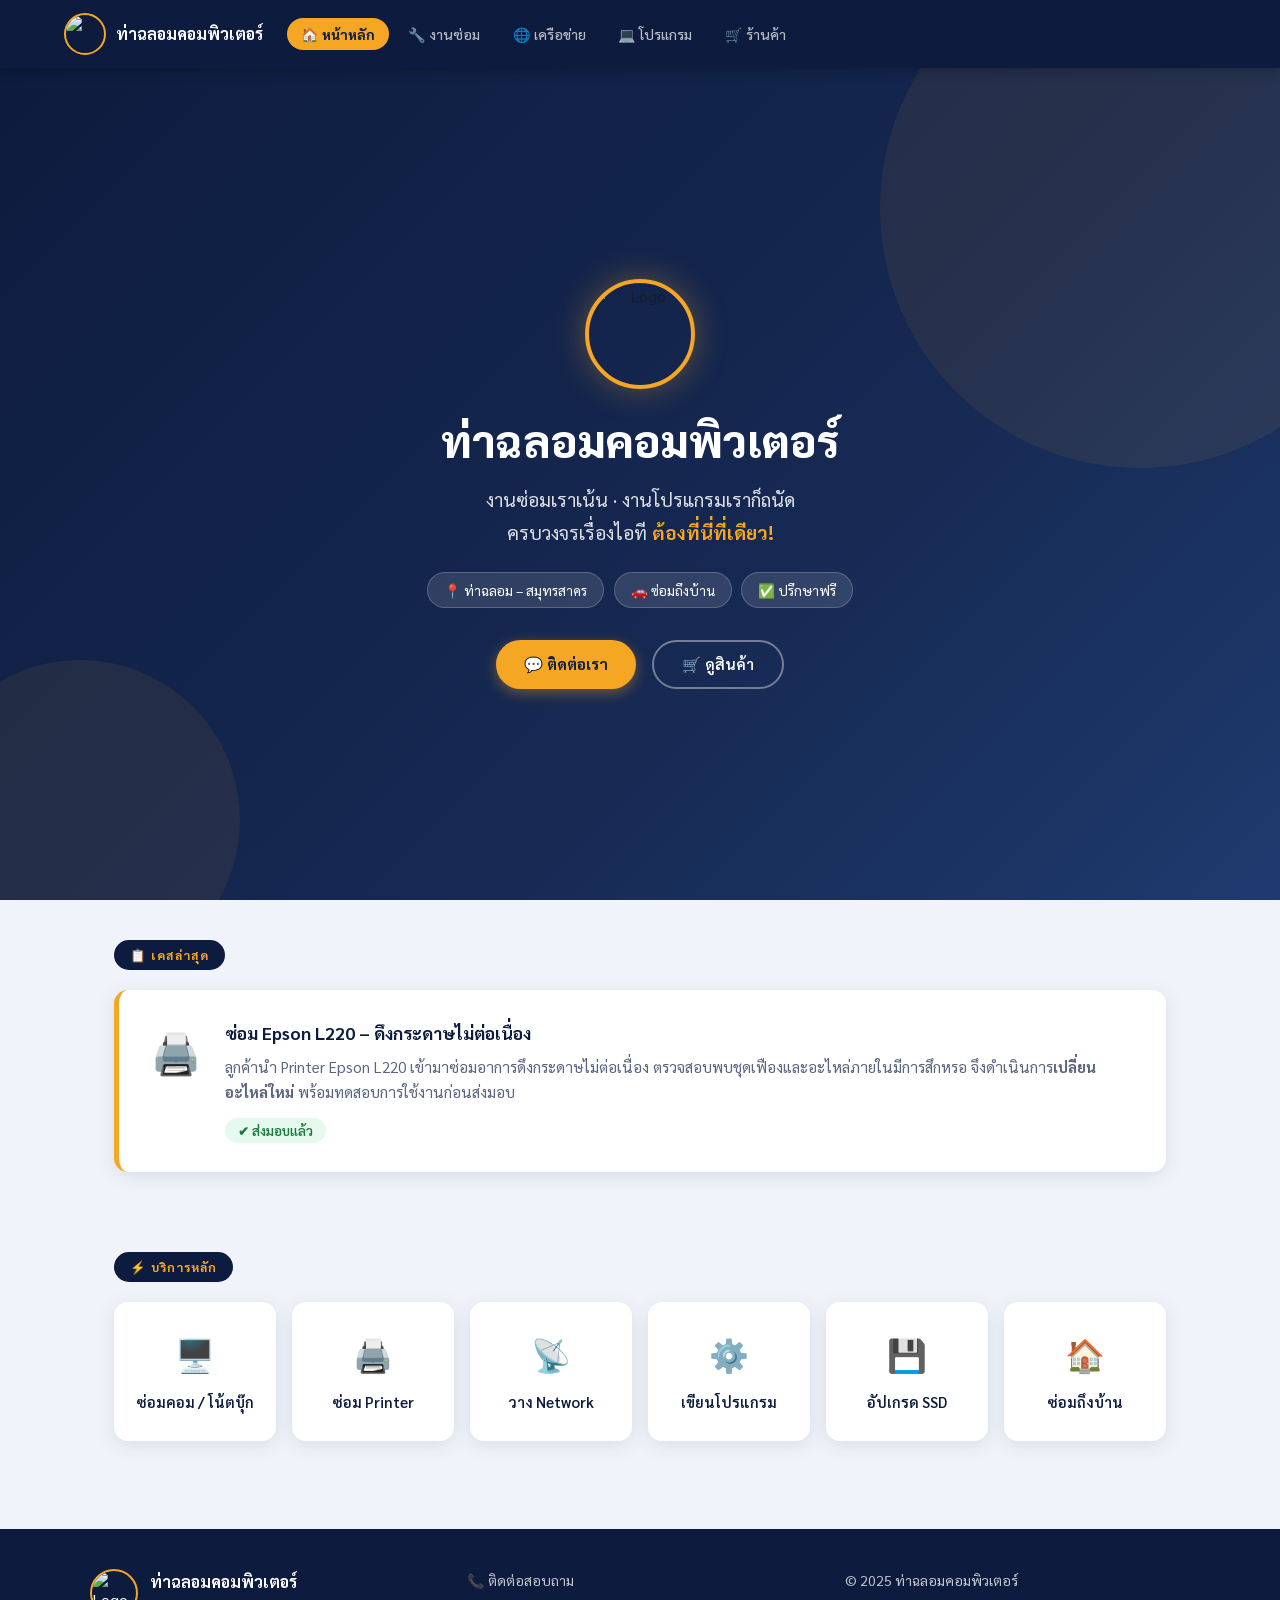
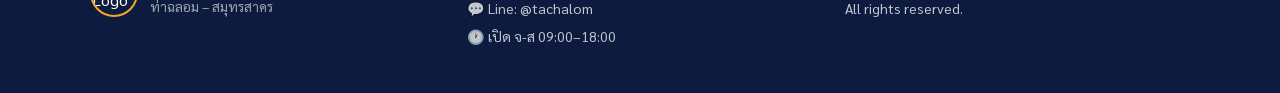
==== index.html @ 6de4e971 "Add files via upload" ====
<!DOCTYPE html>
<html lang="th">
<head>
  <meta charset="UTF-8" />
  <meta name="viewport" content="width=device-width, initial-scale=1.0" />
  <title>ท่าฉลอมคอมพิวเตอร์ – ซ่อม ขาย ครบวงจร</title>
  <link rel="stylesheet" href="style.css" />
  <link rel="preconnect" href="https://fonts.googleapis.com" />
  <link href="https://fonts.googleapis.com/css2?family=Sarabun:wght@300;400;500;600;700;800&display=swap" rel="stylesheet" />
</head>
<body>

  <!-- ===== NAVBAR ===== -->
  <header class="navbar" id="navbar">
    <div class="nav-inner">
      <div class="brand">
        <img src="logo.jpg" alt="ท่าฉลอมคอมพิวเตอร์ Logo" class="nav-logo" />
        <span class="brand-name">ท่าฉลอมคอมพิวเตอร์</span>
      </div>
      <nav class="nav-tabs">
        <button class="tab-btn active" data-tab="home">🏠 หน้าหลัก</button>
        <button class="tab-btn" data-tab="repair">🔧 งานซ่อม</button>
        <button class="tab-btn" data-tab="network">🌐 เครือข่าย</button>
        <button class="tab-btn" data-tab="software">💻 โปรแกรม</button>
        <button class="tab-btn" data-tab="shop">🛒 ร้านค้า</button>
      </nav>
      <button class="hamburger" id="hamburger" aria-label="เมนู">
        <span></span><span></span><span></span>
      </button>
    </div>
  </header>

  <main>

    <!-- ===== HOME TAB ===== -->
    <section class="tab-content active" id="tab-home">

      <!-- Hero -->
      <div class="hero">
        <div class="hero-bg-circles">
          <div class="circle c1"></div>
          <div class="circle c2"></div>
        </div>
        <div class="hero-content">
          <img src="logo.jpg" alt="Logo" class="hero-logo" />
          <h1 class="hero-title">ท่าฉลอมคอมพิวเตอร์</h1>
          <p class="hero-tagline">งานซ่อมเราเน้น · งานโปรแกรมเราก็ถนัด<br/>ครบวงจรเรื่องไอที <span class="highlight">ต้องที่นี่ที่เดียว!</span></p>
          <div class="hero-badges">
            <span class="badge">📍 ท่าฉลอม – สมุทรสาคร</span>
            <span class="badge">🚗 ซ่อมถึงบ้าน</span>
            <span class="badge">✅ ปรึกษาฟรี</span>
          </div>
          <div class="hero-cta">
            <a href="https://line.me" class="btn-primary">💬 ติดต่อเรา</a>
            <button class="btn-secondary" onclick="switchTab('shop')">🛒 ดูสินค้า</button>
          </div>
        </div>
      </div>

      <!-- Case Study -->
      <div class="section-wrapper">
        <div class="section-label">📋 เคสล่าสุด</div>
        <div class="case-card">
          <div class="case-icon">🖨️</div>
          <div class="case-body">
            <h3>ซ่อม Epson L220 – ดึงกระดาษไม่ต่อเนื่อง</h3>
            <p>ลูกค้านำ Printer Epson L220 เข้ามาซ่อมอาการดึงกระดาษไม่ต่อเนื่อง ตรวจสอบพบชุดเฟืองและอะไหล่ภายในมีการสึกหรอ จึงดำเนินการ<strong>เปลี่ยนอะไหล่ใหม่</strong> พร้อมทดสอบการใช้งานก่อนส่งมอบ</p>
            <span class="case-status done">✔ ส่งมอบแล้ว</span>
          </div>
        </div>
      </div>

      <!-- Quick Services -->
      <div class="section-wrapper">
        <div class="section-label">⚡ บริการหลัก</div>
        <div class="quick-grid">
          <div class="quick-card" onclick="switchTab('repair')">
            <div class="qc-icon">🖥️</div>
            <div>ซ่อมคอม / โน้ตบุ๊ก</div>
          </div>
          <div class="quick-card" onclick="switchTab('repair')">
            <div class="qc-icon">🖨️</div>
            <div>ซ่อม Printer</div>
          </div>
          <div class="quick-card" onclick="switchTab('network')">
            <div class="qc-icon">📡</div>
            <div>วาง Network</div>
          </div>
          <div class="quick-card" onclick="switchTab('software')">
            <div class="qc-icon">⚙️</div>
            <div>เขียนโปรแกรม</div>
          </div>
          <div class="quick-card" onclick="switchTab('repair')">
            <div class="qc-icon">💾</div>
            <div>อัปเกรด SSD</div>
          </div>
          <div class="quick-card">
            <div class="qc-icon">🏠</div>
            <div>ซ่อมถึงบ้าน</div>
          </div>
        </div>
      </div>

    </section>

    <!-- ===== REPAIR TAB ===== -->
    <section class="tab-content" id="tab-repair">
      <div class="page-hero mini">
        <h2>🔧 งานซ่อม</h2>
        <p>คอมช้า คอมเสีย ไม่ต้องยกไปไหน! มีบริการซ่อมถึงบ้านในพื้นที่ท่าฉลอม – สมุทรสาคร</p>
      </div>
      <div class="section-wrapper">
        <div class="service-list">
          <div class="svc-item">
            <div class="svc-num">01</div>
            <div class="svc-detail">
              <h4>ซ่อมคอม / โน้ตบุ๊ก ทุกอาการ</h4>
              <p>เปิดไม่ติด จอดับ ร้อนผิดปกติ บลูสกรีน จัดการได้ทุกเคส</p>
            </div>
          </div>
          <div class="svc-item">
            <div class="svc-num">02</div>
            <div class="svc-detail">
              <h4>ซ่อม Printer จบทุกปัญหา</h4>
              <p>ดึงกระดาษไม่ขึ้น หมึกไม่ออก ตลับหมึกเสีย เปลี่ยนอะไหล่ทุกยี่ห้อ</p>
            </div>
          </div>
          <div class="svc-item">
            <div class="svc-num">03</div>
            <div class="svc-detail">
              <h4>เครื่องเปิดไม่ติด / ใช้งานไม่ได้</h4>
              <p>วินิจฉัยตรงจุด แก้ได้จริง ทั้งฮาร์ดแวร์และซอฟต์แวร์</p>
            </div>
          </div>
          <div class="svc-item">
            <div class="svc-num">04</div>
            <div class="svc-detail">
              <h4>อัปเกรด SSD เพิ่มสปีดแรงทันใจ</h4>
              <p>เปลี่ยน HDD → SSD บูตเร็วขึ้นหลายเท่า รับประกันการย้ายข้อมูล</p>
            </div>
          </div>
          <div class="svc-item">
            <div class="svc-num">05</div>
            <div class="svc-detail">
              <h4>บริการรับ-ส่งถึงหน้าบ้าน</h4>
              <p>สะดวกสุด ๆ ไม่ต้องเสียเวลาเดินทาง ครอบคลุมพื้นที่ท่าฉลอม – สมุทรสาคร</p>
            </div>
          </div>
        </div>
      </div>
      <div class="section-wrapper">
        <div class="free-check-banner">
          <span>✅ ตรวจเช็ก / ให้คำปรึกษาฟรี ก่อนตัดสินใจ</span>
          <a href="https://line.me" class="btn-primary small">นัดวันนี้</a>
        </div>
      </div>
    </section>

    <!-- ===== NETWORK TAB ===== -->
    <section class="tab-content" id="tab-network">
      <div class="page-hero mini">
        <h2>🌐 บริการเครือข่าย</h2>
        <p>แก้ปัญหาเน็ตช้า เน็ตหลุด วาง LAN ติดตั้ง WiFi ครอบคลุมทุกจุด</p>
      </div>
      <div class="section-wrapper">
        <div class="net-cards">
          <div class="net-card">
            <div class="net-icon">🏗️</div>
            <h4>วางระบบ Network / เดินสาย LAN</h4>
            <p>ทั้งบ้านและร้าน ออกแบบโครงสร้างเน็ตเวิร์กให้เหมาะสม รองรับการขยายในอนาคต</p>
          </div>
          <div class="net-card">
            <div class="net-icon">📶</div>
            <h4>ติดตั้ง WiFi ให้แรง</h4>
            <p>เลือกอุปกรณ์และจุดติดตั้งที่เหมาะสม ครอบคลุมทุกมุมบ้านหรือร้านค้า ไม่มีจุดอับสัญญาณ</p>
          </div>
          <div class="net-card">
            <div class="net-icon">🛠️</div>
            <h4>แก้ปัญหาเน็ตช้า / เน็ตหลุด</h4>
            <p>วิเคราะห์ปัญหาตรงจุด ไม่ว่าจะเป็นอุปกรณ์ การตั้งค่า หรือสัญญาณรบกวน แก้ได้ครบ</p>
          </div>
        </div>
      </div>
    </section>

    <!-- ===== SOFTWARE TAB ===== -->
    <section class="tab-content" id="tab-software">
      <div class="page-hero mini">
        <h2>💻 งานโปรแกรม</h2>
        <p>รับเขียนโปรแกรมและระบบงานตามความต้องการ ครบจบที่เดียว</p>
      </div>
      <div class="section-wrapper">
        <div class="soft-grid">
          <div class="soft-card">
            <div class="soft-icon">📦</div>
            <h4>ระบบสต๊อกสินค้า</h4>
            <p>จัดการคลังสินค้า รับ-จ่าย สต็อก รายงานสรุป ใช้งานง่ายเหมาะทุกธุรกิจ</p>
          </div>
          <div class="soft-card">
            <div class="soft-icon">🗂️</div>
            <h4>ระบบจัดการงาน / ระบบภายในองค์กร</h4>
            <p>HR บันทึกเวลา ติดตามงาน อนุมัติเอกสาร ปรับแต่งตามโครงสร้างองค์กร</p>
          </div>
          <div class="soft-card">
            <div class="soft-icon">🌐</div>
            <h4>Web Application</h4>
            <p>ออกแบบและพัฒนาเว็บไซต์และแอปพลิเคชันตามความต้องการของธุรกิจ ครบจบที่เดียว</p>
          </div>
        </div>
        <div class="free-check-banner" style="margin-top: 2rem;">
          <span>💡 ปรึกษาความต้องการระบบฟรี ไม่มีข้อผูกมัด</span>
          <a href="https://line.me" class="btn-primary small">ติดต่อเรา</a>
        </div>
      </div>
    </section>

    <!-- ===== SHOP TAB ===== -->
    <section class="tab-content" id="tab-shop">
      <div class="page-hero mini">
        <h2>🛒 ร้านค้า – ท่าฉลอมคอมพิวเตอร์</h2>
        <p>จำหน่ายอุปกรณ์คอมพิวเตอร์คุณภาพดี ราคาเป็นกันเอง</p>
      </div>

      <!-- Category Filter -->
      <div class="section-wrapper">
        <div class="cat-filter" id="catFilter">
          <button class="cat-btn active" data-cat="all">ทั้งหมด</button>
          <button class="cat-btn" data-cat="desktop">🖥️ PC Desktop</button>
          <button class="cat-btn" data-cat="notebook">💻 Notebook</button>
          <button class="cat-btn" data-cat="printer">🖨️ Printer</button>
          <button class="cat-btn" data-cat="accessories">🖱️ อุปกรณ์เสริม</button>
        </div>

        <div class="product-grid" id="productGrid">

          <!-- Desktop -->
          <div class="product-card" data-cat="desktop">
            <div class="prod-badge">🖥️ Desktop</div>
            <div class="prod-img desktop-img">🖥️</div>
            <div class="prod-info">
              <h4>PC Desktop Intel Core i5</h4>
              <p>RAM 8GB / SSD 256GB / พร้อมใช้งาน</p>
              <div class="prod-price">฿ 12,900</div>
              <button class="btn-cart">🛒 สอบถาม</button>
            </div>
          </div>

          <div class="product-card" data-cat="desktop">
            <div class="prod-badge">🖥️ Desktop</div>
            <div class="prod-img desktop-img">🖥️</div>
            <div class="prod-info">
              <h4>PC Desktop AMD Ryzen 5</h4>
              <p>RAM 16GB / SSD 512GB / RTX 3050</p>
              <div class="prod-price">฿ 22,500</div>
              <button class="btn-cart">🛒 สอบถาม</button>
            </div>
          </div>

          <!-- Notebook -->
          <div class="product-card" data-cat="notebook">
            <div class="prod-badge">💻 Notebook</div>
            <div class="prod-img">💻</div>
            <div class="prod-info">
              <h4>Notebook Lenovo IdeaPad</h4>
              <p>Core i5 / RAM 8GB / SSD 512GB / 15.6"</p>
              <div class="prod-price">฿ 16,900</div>
              <button class="btn-cart">🛒 สอบถาม</button>
            </div>
          </div>

          <div class="product-card" data-cat="notebook">
            <div class="prod-badge">💻 Notebook</div>
            <div class="prod-img">💻</div>
            <div class="prod-info">
              <h4>Notebook Asus VivoBook</h4>
              <p>Ryzen 5 / RAM 16GB / SSD 512GB / 14"</p>
              <div class="prod-price">฿ 19,500</div>
              <button class="btn-cart">🛒 สอบถาม</button>
            </div>
          </div>

          <!-- Printer -->
          <div class="product-card" data-cat="printer">
            <div class="prod-badge">🖨️ Printer</div>
            <div class="prod-img">🖨️</div>
            <div class="prod-info">
              <h4>Epson L3250 Wi-Fi</h4>
              <p>พิมพ์ / สแกน / ถ่ายเอกสาร / หมึกแท้ Epson</p>
              <div class="prod-price">฿ 5,490</div>
              <button class="btn-cart">🛒 สอบถาม</button>
            </div>
          </div>

          <div class="product-card" data-cat="printer">
            <div class="prod-badge">🖨️ Printer</div>
            <div class="prod-img">🖨️</div>
            <div class="prod-info">
              <h4>Canon PIXMA G2020</h4>
              <p>พิมพ์ / สแกน / ถ่ายเอกสาร / Ink Tank</p>
              <div class="prod-price">฿ 4,290</div>
              <button class="btn-cart">🛒 สอบถาม</button>
            </div>
          </div>

          <!-- Accessories -->
          <div class="product-card" data-cat="accessories">
            <div class="prod-badge">🖱️ Accessories</div>
            <div class="prod-img">⌨️</div>
            <div class="prod-info">
              <h4>ชุดคีย์บอร์ด + เมาส์ Wireless</h4>
              <p>ไร้สาย USB Nano Receiver ใช้ได้ทั้ง PC / Notebook</p>
              <div class="prod-price">฿ 490</div>
              <button class="btn-cart">🛒 สอบถาม</button>
            </div>
          </div>

          <div class="product-card" data-cat="accessories">
            <div class="prod-badge">🖱️ Accessories</div>
            <div class="prod-img">💾</div>
            <div class="prod-info">
              <h4>SSD 256GB / 512GB / 1TB</h4>
              <p>ยี่ห้อดัง Kingston / WD / Samsung พร้อมบริการติดตั้ง</p>
              <div class="prod-price">฿ 790 ขึ้นไป</div>
              <button class="btn-cart">🛒 สอบถาม</button>
            </div>
          </div>

          <div class="product-card" data-cat="accessories">
            <div class="prod-badge">🖱️ Accessories</div>
            <div class="prod-img">🖥️</div>
            <div class="prod-info">
              <h4>Monitor 24" Full HD</h4>
              <p>IPS Panel 75Hz HDMI/VGA รับประกัน 3 ปี</p>
              <div class="prod-price">฿ 3,990</div>
              <button class="btn-cart">🛒 สอบถาม</button>
            </div>
          </div>

          <div class="product-card" data-cat="accessories">
            <div class="prod-badge">🖱️ Accessories</div>
            <div class="prod-img">📡</div>
            <div class="prod-info">
              <h4>Router WiFi 6 / Mesh</h4>
              <p>ครอบคลุมกว้าง เหมาะบ้านและสำนักงาน หลายยี่ห้อ</p>
              <div class="prod-price">฿ 1,290 ขึ้นไป</div>
              <button class="btn-cart">🛒 สอบถาม</button>
            </div>
          </div>

        </div>
      </div>
    </section>

  </main>

  <!-- ===== FOOTER ===== -->
  <footer class="footer">
    <div class="footer-inner">
      <div class="footer-brand">
        <img src="logo.jpg" alt="Logo" class="footer-logo" />
        <div>
          <strong>ท่าฉลอมคอมพิวเตอร์</strong>
          <p>ท่าฉลอม – สมุทรสาคร</p>
        </div>
      </div>
      <div class="footer-links">
        <p>📞 ติดต่อสอบถาม</p>
        <p>💬 Line: @tachalom</p>
        <p>🕐 เปิด จ-ส 09:00–18:00</p>
      </div>
      <div class="footer-note">
        <p>© 2025 ท่าฉลอมคอมพิวเตอร์</p>
        <p>All rights reserved.</p>
      </div>
    </div>
  </footer>

  <script src="script.js"></script>
</body>
</html>
---- style.css ----
/* ============================================================
   TA-CHALOM COMPUTER – style.css
   Palette: Navy #0D1B3E | Gold #F5A623 | White #FFFFFF
            Light bg #F0F4FA | Card bg #FFFFFF | Text #1A1A2E
   ============================================================ */

:root {
  --navy:     #0D1B3E;
  --navy-mid: #162952;
  --gold:     #F5A623;
  --gold-lt:  #FDD17A;
  --white:    #FFFFFF;
  --bg:       #F0F4FA;
  --card-bg:  #FFFFFF;
  --text:     #1A1A2E;
  --text-muted: #5A6480;
  --border:   #D8E0F0;
  --radius:   14px;
  --radius-sm: 8px;
  --shadow:   0 4px 20px rgba(13,27,62,0.10);
  --shadow-hover: 0 8px 32px rgba(13,27,62,0.18);
  --font: 'Sarabun', sans-serif;
  --nav-h: 68px;
}

*, *::before, *::after { box-sizing: border-box; margin: 0; padding: 0; }

html { scroll-behavior: smooth; }

body {
  font-family: var(--font);
  background: var(--bg);
  color: var(--text);
  font-size: 16px;
  line-height: 1.65;
}

img { max-width: 100%; display: block; }
a { text-decoration: none; color: inherit; }

/* ============================================================
   NAVBAR
   ============================================================ */
.navbar {
  position: sticky;
  top: 0;
  z-index: 100;
  background: var(--navy);
  box-shadow: 0 2px 12px rgba(0,0,0,0.25);
  height: var(--nav-h);
}

.nav-inner {
  max-width: 1200px;
  margin: 0 auto;
  padding: 0 1.5rem;
  height: 100%;
  display: flex;
  align-items: center;
  gap: 1.5rem;
}

.brand {
  display: flex;
  align-items: center;
  gap: 0.6rem;
  flex-shrink: 0;
}

.nav-logo {
  width: 42px;
  height: 42px;
  border-radius: 50%;
  object-fit: cover;
  border: 2px solid var(--gold);
}

.brand-name {
  color: var(--white);
  font-weight: 700;
  font-size: 1rem;
  white-space: nowrap;
}

.nav-tabs {
  display: flex;
  gap: 0.25rem;
  flex: 1;
  overflow-x: auto;
  scrollbar-width: none;
}
.nav-tabs::-webkit-scrollbar { display: none; }

.tab-btn {
  background: transparent;
  border: none;
  color: rgba(255,255,255,0.7);
  font-family: var(--font);
  font-size: 0.88rem;
  font-weight: 500;
  padding: 0.45rem 0.9rem;
  border-radius: 50px;
  cursor: pointer;
  white-space: nowrap;
  transition: all 0.2s;
}
.tab-btn:hover { color: var(--white); background: rgba(255,255,255,0.1); }
.tab-btn.active {
  background: var(--gold);
  color: var(--navy);
  font-weight: 700;
}

.hamburger {
  display: none;
  flex-direction: column;
  gap: 5px;
  background: none;
  border: none;
  cursor: pointer;
  padding: 0.3rem;
  margin-left: auto;
}
.hamburger span {
  display: block;
  width: 24px;
  height: 2px;
  background: var(--white);
  border-radius: 2px;
  transition: all 0.3s;
}

/* ============================================================
   TAB CONTENT
   ============================================================ */
.tab-content { display: none; }
.tab-content.active { display: block; }

/* ============================================================
   HERO
   ============================================================ */
.hero {
  background: linear-gradient(135deg, var(--navy) 0%, var(--navy-mid) 60%, #1e3a6e 100%);
  min-height: calc(100vh - var(--nav-h));
  display: flex;
  align-items: center;
  justify-content: center;
  position: relative;
  overflow: hidden;
  padding: 4rem 1.5rem;
}

.hero-bg-circles { position: absolute; inset: 0; pointer-events: none; }
.circle {
  position: absolute;
  border-radius: 50%;
  opacity: 0.07;
  background: var(--gold);
}
.c1 { width: 520px; height: 520px; top: -120px; right: -120px; }
.c2 { width: 320px; height: 320px; bottom: -80px; left: -80px; }

.hero-content {
  position: relative;
  z-index: 2;
  text-align: center;
  max-width: 680px;
  animation: fadeUp 0.8s ease both;
}

@keyframes fadeUp {
  from { opacity: 0; transform: translateY(30px); }
  to   { opacity: 1; transform: translateY(0); }
}

.hero-logo {
  width: 110px;
  height: 110px;
  border-radius: 50%;
  object-fit: cover;
  border: 4px solid var(--gold);
  margin: 0 auto 1.5rem;
  box-shadow: 0 0 32px rgba(245,166,35,0.35);
}

.hero-title {
  font-size: clamp(1.8rem, 5vw, 2.8rem);
  font-weight: 800;
  color: var(--white);
  line-height: 1.2;
  margin-bottom: 1rem;
}

.hero-tagline {
  font-size: clamp(1rem, 2.5vw, 1.2rem);
  color: rgba(255,255,255,0.85);
  margin-bottom: 1.5rem;
  line-height: 1.7;
}

.highlight {
  color: var(--gold);
  font-weight: 700;
}

.hero-badges {
  display: flex;
  gap: 0.6rem;
  justify-content: center;
  flex-wrap: wrap;
  margin-bottom: 2rem;
}

.badge {
  background: rgba(255,255,255,0.12);
  border: 1px solid rgba(255,255,255,0.2);
  color: var(--white);
  padding: 0.35rem 1rem;
  border-radius: 50px;
  font-size: 0.85rem;
}

.hero-cta {
  display: flex;
  gap: 1rem;
  justify-content: center;
  flex-wrap: wrap;
}

/* ============================================================
   BUTTONS
   ============================================================ */
.btn-primary {
  display: inline-flex;
  align-items: center;
  gap: 0.4rem;
  background: var(--gold);
  color: var(--navy);
  font-family: var(--font);
  font-weight: 700;
  font-size: 0.95rem;
  padding: 0.75rem 1.75rem;
  border-radius: 50px;
  border: none;
  cursor: pointer;
  transition: all 0.2s;
  box-shadow: 0 4px 14px rgba(245,166,35,0.4);
}
.btn-primary:hover {
  background: var(--gold-lt);
  transform: translateY(-2px);
  box-shadow: 0 6px 20px rgba(245,166,35,0.5);
}
.btn-primary.small { padding: 0.5rem 1.2rem; font-size: 0.85rem; }

.btn-secondary {
  display: inline-flex;
  align-items: center;
  gap: 0.4rem;
  background: transparent;
  color: var(--white);
  font-family: var(--font);
  font-weight: 600;
  font-size: 0.95rem;
  padding: 0.75rem 1.75rem;
  border-radius: 50px;
  border: 2px solid rgba(255,255,255,0.4);
  cursor: pointer;
  transition: all 0.2s;
}
.btn-secondary:hover {
  border-color: var(--white);
  background: rgba(255,255,255,0.1);
}

/* ============================================================
   SECTION WRAPPER
   ============================================================ */
.section-wrapper {
  max-width: 1100px;
  margin: 0 auto;
  padding: 2.5rem 1.5rem;
}

.section-label {
  display: inline-block;
  background: var(--navy);
  color: var(--gold);
  font-weight: 700;
  font-size: 0.78rem;
  letter-spacing: 0.08em;
  text-transform: uppercase;
  padding: 0.3rem 1rem;
  border-radius: 50px;
  margin-bottom: 1.25rem;
}

/* ============================================================
   CASE CARD
   ============================================================ */
.case-card {
  background: var(--card-bg);
  border-radius: var(--radius);
  box-shadow: var(--shadow);
  padding: 1.75rem 2rem;
  display: flex;
  gap: 1.5rem;
  align-items: flex-start;
  border-left: 5px solid var(--gold);
  transition: box-shadow 0.2s;
}
.case-card:hover { box-shadow: var(--shadow-hover); }

.case-icon { font-size: 2.5rem; flex-shrink: 0; }
.case-body h3 { font-size: 1.1rem; font-weight: 700; margin-bottom: 0.5rem; color: var(--navy); }
.case-body p { color: var(--text-muted); font-size: 0.95rem; margin-bottom: 0.75rem; }
.case-status { font-size: 0.82rem; font-weight: 600; padding: 0.25rem 0.8rem; border-radius: 50px; }
.case-status.done { background: #e6f9ee; color: #1a7a40; }

/* ============================================================
   QUICK GRID
   ============================================================ */
.quick-grid {
  display: grid;
  grid-template-columns: repeat(auto-fill, minmax(160px, 1fr));
  gap: 1rem;
}

.quick-card {
  background: var(--card-bg);
  border-radius: var(--radius);
  box-shadow: var(--shadow);
  padding: 1.5rem 1rem;
  text-align: center;
  cursor: pointer;
  transition: all 0.22s;
  font-weight: 600;
  font-size: 0.92rem;
  color: var(--navy);
  border: 2px solid transparent;
}
.quick-card:hover {
  border-color: var(--gold);
  transform: translateY(-4px);
  box-shadow: var(--shadow-hover);
}
.qc-icon { font-size: 2rem; margin-bottom: 0.6rem; }

/* ============================================================
   PAGE HERO (mini – for inner tabs)
   ============================================================ */
.page-hero.mini {
  background: linear-gradient(135deg, var(--navy), var(--navy-mid));
  padding: 3rem 1.5rem;
  text-align: center;
  color: var(--white);
}
.page-hero.mini h2 { font-size: clamp(1.4rem, 4vw, 2rem); font-weight: 800; margin-bottom: 0.5rem; }
.page-hero.mini p { color: rgba(255,255,255,0.8); font-size: 1rem; max-width: 600px; margin: 0 auto; }

/* ============================================================
   SERVICE LIST (repair)
   ============================================================ */
.service-list { display: flex; flex-direction: column; gap: 1rem; }

.svc-item {
  background: var(--card-bg);
  border-radius: var(--radius);
  box-shadow: var(--shadow);
  padding: 1.25rem 1.5rem;
  display: flex;
  gap: 1.25rem;
  align-items: flex-start;
  transition: box-shadow 0.2s;
}
.svc-item:hover { box-shadow: var(--shadow-hover); }

.svc-num {
  font-size: 1.4rem;
  font-weight: 800;
  color: var(--gold);
  flex-shrink: 0;
  width: 40px;
  text-align: center;
  line-height: 1;
  padding-top: 0.2rem;
}
.svc-detail h4 { font-weight: 700; color: var(--navy); margin-bottom: 0.25rem; }
.svc-detail p { color: var(--text-muted); font-size: 0.93rem; }

/* ============================================================
   FREE CHECK BANNER
   ============================================================ */
.free-check-banner {
  background: linear-gradient(135deg, var(--navy), var(--navy-mid));
  border-radius: var(--radius);
  padding: 1.25rem 2rem;
  display: flex;
  align-items: center;
  justify-content: space-between;
  gap: 1rem;
  flex-wrap: wrap;
  color: var(--white);
  font-weight: 600;
  font-size: 1rem;
}

/* ============================================================
   NETWORK CARDS
   ============================================================ */
.net-cards {
  display: grid;
  grid-template-columns: repeat(auto-fill, minmax(280px, 1fr));
  gap: 1.25rem;
}

.net-card {
  background: var(--card-bg);
  border-radius: var(--radius);
  box-shadow: var(--shadow);
  padding: 2rem 1.5rem;
  transition: all 0.22s;
  border-top: 4px solid var(--gold);
}
.net-card:hover { transform: translateY(-4px); box-shadow: var(--shadow-hover); }
.net-icon { font-size: 2.2rem; margin-bottom: 0.75rem; }
.net-card h4 { font-weight: 700; color: var(--navy); margin-bottom: 0.5rem; }
.net-card p { color: var(--text-muted); font-size: 0.93rem; }

/* ============================================================
   SOFTWARE CARDS
   ============================================================ */
.soft-grid {
  display: grid;
  grid-template-columns: repeat(auto-fill, minmax(280px, 1fr));
  gap: 1.25rem;
}

.soft-card {
  background: var(--card-bg);
  border-radius: var(--radius);
  box-shadow: var(--shadow);
  padding: 2rem 1.5rem;
  transition: all 0.22s;
}
.soft-card:hover { transform: translateY(-4px); box-shadow: var(--shadow-hover); }
.soft-icon { font-size: 2.2rem; margin-bottom: 0.75rem; }
.soft-card h4 { font-weight: 700; color: var(--navy); margin-bottom: 0.5rem; }
.soft-card p { color: var(--text-muted); font-size: 0.93rem; }

/* ============================================================
   SHOP – CATEGORY FILTER
   ============================================================ */
.cat-filter {
  display: flex;
  gap: 0.5rem;
  flex-wrap: wrap;
  margin-bottom: 1.75rem;
}

.cat-btn {
  background: var(--card-bg);
  border: 2px solid var(--border);
  color: var(--text-muted);
  font-family: var(--font);
  font-size: 0.88rem;
  font-weight: 600;
  padding: 0.45rem 1.1rem;
  border-radius: 50px;
  cursor: pointer;
  transition: all 0.2s;
}
.cat-btn:hover { border-color: var(--navy); color: var(--navy); }
.cat-btn.active { background: var(--navy); border-color: var(--navy); color: var(--white); }

/* ============================================================
   PRODUCT GRID
   ============================================================ */
.product-grid {
  display: grid;
  grid-template-columns: repeat(auto-fill, minmax(230px, 1fr));
  gap: 1.25rem;
}

.product-card {
  background: var(--card-bg);
  border-radius: var(--radius);
  box-shadow: var(--shadow);
  overflow: hidden;
  transition: all 0.25s;
  position: relative;
  display: flex;
  flex-direction: column;
}
.product-card:hover { transform: translateY(-5px); box-shadow: var(--shadow-hover); }
.product-card.hidden { display: none; }

.prod-badge {
  position: absolute;
  top: 0.75rem;
  left: 0.75rem;
  background: var(--navy);
  color: var(--gold);
  font-size: 0.72rem;
  font-weight: 700;
  padding: 0.2rem 0.6rem;
  border-radius: 50px;
  letter-spacing: 0.04em;
}

.prod-img {
  background: linear-gradient(135deg, #e8edf8, #d0daf0);
  height: 140px;
  display: flex;
  align-items: center;
  justify-content: center;
  font-size: 4rem;
}

.prod-info { padding: 1rem 1.1rem 1.25rem; flex: 1; display: flex; flex-direction: column; }
.prod-info h4 { font-size: 0.95rem; font-weight: 700; color: var(--navy); margin-bottom: 0.3rem; }
.prod-info p { font-size: 0.82rem; color: var(--text-muted); margin-bottom: 0.75rem; flex: 1; }

.prod-price {
  font-size: 1.15rem;
  font-weight: 800;
  color: var(--navy);
  margin-bottom: 0.75rem;
}

.btn-cart {
  width: 100%;
  background: var(--navy);
  color: var(--white);
  border: none;
  font-family: var(--font);
  font-size: 0.88rem;
  font-weight: 600;
  padding: 0.55rem;
  border-radius: var(--radius-sm);
  cursor: pointer;
  transition: all 0.2s;
}
.btn-cart:hover { background: var(--gold); color: var(--navy); }

/* ============================================================
   FOOTER
   ============================================================ */
.footer {
  background: var(--navy);
  color: rgba(255,255,255,0.75);
  padding: 2.5rem 1.5rem;
  margin-top: 3rem;
}

.footer-inner {
  max-width: 1100px;
  margin: 0 auto;
  display: grid;
  grid-template-columns: 1fr 1fr 1fr;
  gap: 2rem;
  align-items: start;
}

.footer-brand {
  display: flex;
  align-items: center;
  gap: 0.75rem;
  color: var(--white);
}
.footer-logo {
  width: 48px;
  height: 48px;
  border-radius: 50%;
  object-fit: cover;
  border: 2px solid var(--gold);
}
.footer-brand strong { font-weight: 700; color: var(--white); display: block; }
.footer-brand p { font-size: 0.85rem; color: rgba(255,255,255,0.6); }

.footer-links p, .footer-note p { font-size: 0.88rem; margin-bottom: 0.3rem; }

/* ============================================================
   RESPONSIVE
   ============================================================ */
@media (max-width: 768px) {
  .nav-tabs { display: none; }
  .nav-tabs.open {
    display: flex;
    flex-direction: column;
    position: absolute;
    top: var(--nav-h);
    left: 0;
    right: 0;
    background: var(--navy);
    padding: 1rem;
    z-index: 200;
    gap: 0.4rem;
    box-shadow: 0 8px 24px rgba(0,0,0,0.3);
  }
  .nav-tabs.open .tab-btn { text-align: left; padding: 0.65rem 1rem; border-radius: var(--radius-sm); }
  .hamburger { display: flex; }
  .brand-name { display: none; }

  .footer-inner { grid-template-columns: 1fr; gap: 1.5rem; }
  .hero { min-height: auto; padding: 3rem 1rem; }
  .case-card { flex-direction: column; gap: 0.75rem; }
  .free-check-banner { flex-direction: column; align-items: flex-start; }
}

@media (max-width: 480px) {
  .quick-grid { grid-template-columns: repeat(2, 1fr); }
  .product-grid { grid-template-columns: repeat(auto-fill, minmax(160px, 1fr)); }
  .prod-img { height: 110px; font-size: 3rem; }
}
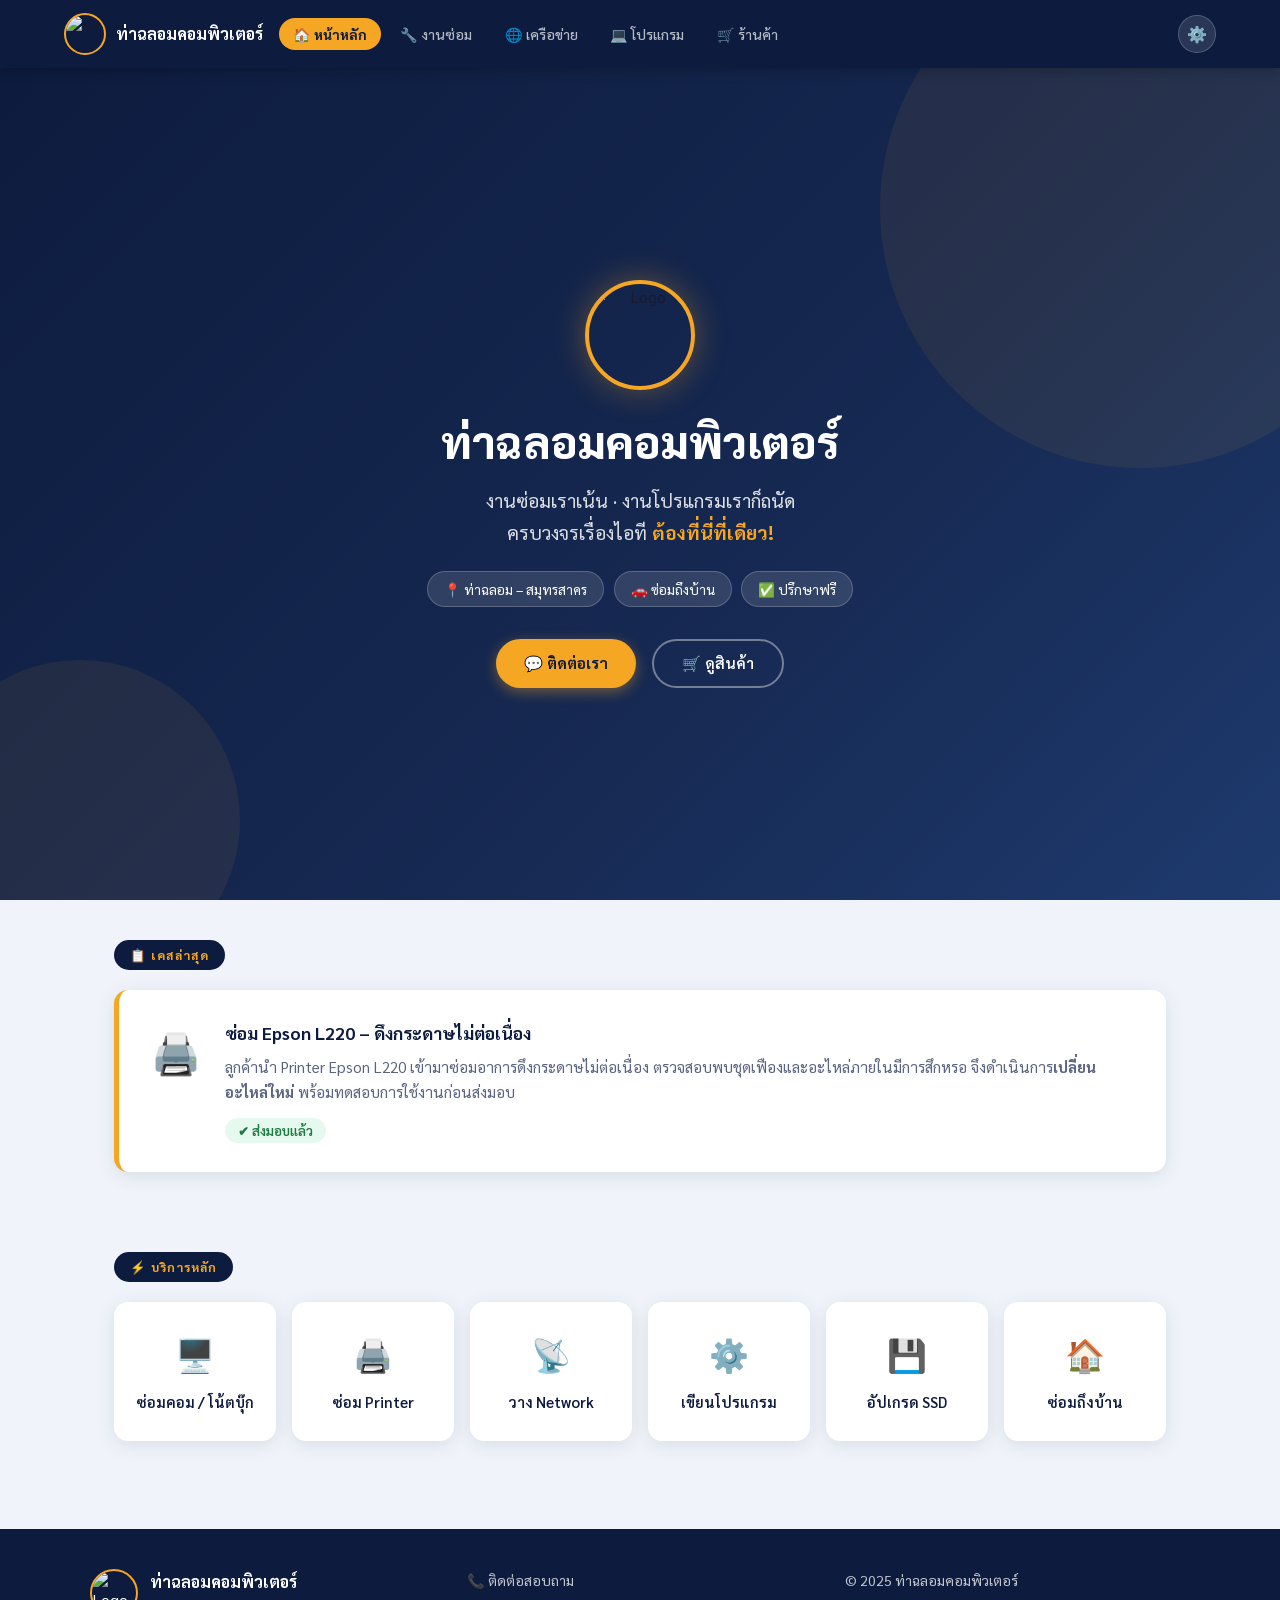
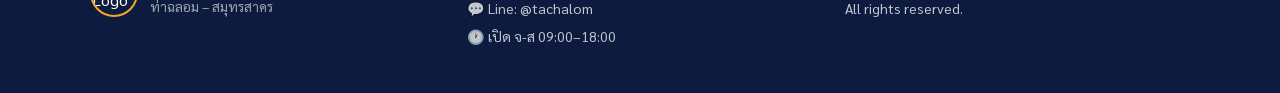
==== commit d3f0fd74: "Add files via upload" ====
--- a/index.html
+++ b/index.html
@@ -14,28 +14,27 @@
   <header class="navbar" id="navbar">
     <div class="nav-inner">
       <div class="brand">
-        <img src="logo.jpg" alt="ท่าฉลอมคอมพิวเตอร์ Logo" class="nav-logo" />
+        <img src="logo.jpg" alt="ท่าฉลอมคอมพิวเตอร์" class="nav-logo" />
         <span class="brand-name">ท่าฉลอมคอมพิวเตอร์</span>
       </div>
-      <nav class="nav-tabs">
+      <nav class="nav-tabs" id="navTabs">
         <button class="tab-btn active" data-tab="home">🏠 หน้าหลัก</button>
         <button class="tab-btn" data-tab="repair">🔧 งานซ่อม</button>
         <button class="tab-btn" data-tab="network">🌐 เครือข่าย</button>
         <button class="tab-btn" data-tab="software">💻 โปรแกรม</button>
         <button class="tab-btn" data-tab="shop">🛒 ร้านค้า</button>
       </nav>
+      <button class="admin-btn" id="adminNavBtn" title="เข้าสู่ระบบ Admin">⚙️</button>
       <button class="hamburger" id="hamburger" aria-label="เมนู">
         <span></span><span></span><span></span>
       </button>
     </div>
   </header>
 
-  <main>
+  <main id="mainContent">
 
     <!-- ===== HOME TAB ===== -->
     <section class="tab-content active" id="tab-home">
-
-      <!-- Hero -->
       <div class="hero">
         <div class="hero-bg-circles">
           <div class="circle c1"></div>
@@ -51,13 +50,12 @@
             <span class="badge">✅ ปรึกษาฟรี</span>
           </div>
           <div class="hero-cta">
-            <a href="https://line.me" class="btn-primary">💬 ติดต่อเรา</a>
+            <a href="https://line.me" class="btn-primary" target="_blank">💬 ติดต่อเรา</a>
             <button class="btn-secondary" onclick="switchTab('shop')">🛒 ดูสินค้า</button>
           </div>
         </div>
       </div>
 
-      <!-- Case Study -->
       <div class="section-wrapper">
         <div class="section-label">📋 เคสล่าสุด</div>
         <div class="case-card">
@@ -70,37 +68,17 @@
         </div>
       </div>
 
-      <!-- Quick Services -->
       <div class="section-wrapper">
         <div class="section-label">⚡ บริการหลัก</div>
         <div class="quick-grid">
-          <div class="quick-card" onclick="switchTab('repair')">
-            <div class="qc-icon">🖥️</div>
-            <div>ซ่อมคอม / โน้ตบุ๊ก</div>
-          </div>
-          <div class="quick-card" onclick="switchTab('repair')">
-            <div class="qc-icon">🖨️</div>
-            <div>ซ่อม Printer</div>
-          </div>
-          <div class="quick-card" onclick="switchTab('network')">
-            <div class="qc-icon">📡</div>
-            <div>วาง Network</div>
-          </div>
-          <div class="quick-card" onclick="switchTab('software')">
-            <div class="qc-icon">⚙️</div>
-            <div>เขียนโปรแกรม</div>
-          </div>
-          <div class="quick-card" onclick="switchTab('repair')">
-            <div class="qc-icon">💾</div>
-            <div>อัปเกรด SSD</div>
-          </div>
-          <div class="quick-card">
-            <div class="qc-icon">🏠</div>
-            <div>ซ่อมถึงบ้าน</div>
-          </div>
-        </div>
-      </div>
-
+          <div class="quick-card" onclick="switchTab('repair')"><div class="qc-icon">🖥️</div><div>ซ่อมคอม / โน้ตบุ๊ก</div></div>
+          <div class="quick-card" onclick="switchTab('repair')"><div class="qc-icon">🖨️</div><div>ซ่อม Printer</div></div>
+          <div class="quick-card" onclick="switchTab('network')"><div class="qc-icon">📡</div><div>วาง Network</div></div>
+          <div class="quick-card" onclick="switchTab('software')"><div class="qc-icon">⚙️</div><div>เขียนโปรแกรม</div></div>
+          <div class="quick-card" onclick="switchTab('repair')"><div class="qc-icon">💾</div><div>อัปเกรด SSD</div></div>
+          <div class="quick-card"><div class="qc-icon">🏠</div><div>ซ่อมถึงบ้าน</div></div>
+        </div>
+      </div>
     </section>
 
     <!-- ===== REPAIR TAB ===== -->
@@ -111,47 +89,17 @@
       </div>
       <div class="section-wrapper">
         <div class="service-list">
-          <div class="svc-item">
-            <div class="svc-num">01</div>
-            <div class="svc-detail">
-              <h4>ซ่อมคอม / โน้ตบุ๊ก ทุกอาการ</h4>
-              <p>เปิดไม่ติด จอดับ ร้อนผิดปกติ บลูสกรีน จัดการได้ทุกเคส</p>
-            </div>
-          </div>
-          <div class="svc-item">
-            <div class="svc-num">02</div>
-            <div class="svc-detail">
-              <h4>ซ่อม Printer จบทุกปัญหา</h4>
-              <p>ดึงกระดาษไม่ขึ้น หมึกไม่ออก ตลับหมึกเสีย เปลี่ยนอะไหล่ทุกยี่ห้อ</p>
-            </div>
-          </div>
-          <div class="svc-item">
-            <div class="svc-num">03</div>
-            <div class="svc-detail">
-              <h4>เครื่องเปิดไม่ติด / ใช้งานไม่ได้</h4>
-              <p>วินิจฉัยตรงจุด แก้ได้จริง ทั้งฮาร์ดแวร์และซอฟต์แวร์</p>
-            </div>
-          </div>
-          <div class="svc-item">
-            <div class="svc-num">04</div>
-            <div class="svc-detail">
-              <h4>อัปเกรด SSD เพิ่มสปีดแรงทันใจ</h4>
-              <p>เปลี่ยน HDD → SSD บูตเร็วขึ้นหลายเท่า รับประกันการย้ายข้อมูล</p>
-            </div>
-          </div>
-          <div class="svc-item">
-            <div class="svc-num">05</div>
-            <div class="svc-detail">
-              <h4>บริการรับ-ส่งถึงหน้าบ้าน</h4>
-              <p>สะดวกสุด ๆ ไม่ต้องเสียเวลาเดินทาง ครอบคลุมพื้นที่ท่าฉลอม – สมุทรสาคร</p>
-            </div>
-          </div>
+          <div class="svc-item"><div class="svc-num">01</div><div class="svc-detail"><h4>ซ่อมคอม / โน้ตบุ๊ก ทุกอาการ</h4><p>เปิดไม่ติด จอดับ ร้อนผิดปกติ บลูสกรีน จัดการได้ทุกเคส</p></div></div>
+          <div class="svc-item"><div class="svc-num">02</div><div class="svc-detail"><h4>ซ่อม Printer จบทุกปัญหา</h4><p>ดึงกระดาษไม่ขึ้น หมึกไม่ออก ตลับหมึกเสีย เปลี่ยนอะไหล่ทุกยี่ห้อ</p></div></div>
+          <div class="svc-item"><div class="svc-num">03</div><div class="svc-detail"><h4>เครื่องเปิดไม่ติด / ใช้งานไม่ได้</h4><p>วินิจฉัยตรงจุด แก้ได้จริง ทั้งฮาร์ดแวร์และซอฟต์แวร์</p></div></div>
+          <div class="svc-item"><div class="svc-num">04</div><div class="svc-detail"><h4>อัปเกรด SSD เพิ่มสปีดแรงทันใจ</h4><p>เปลี่ยน HDD → SSD บูตเร็วขึ้นหลายเท่า รับประกันการย้ายข้อมูล</p></div></div>
+          <div class="svc-item"><div class="svc-num">05</div><div class="svc-detail"><h4>บริการรับ-ส่งถึงหน้าบ้าน</h4><p>สะดวกสุด ๆ ไม่ต้องเสียเวลาเดินทาง ครอบคลุมพื้นที่ท่าฉลอม – สมุทรสาคร</p></div></div>
         </div>
       </div>
       <div class="section-wrapper">
         <div class="free-check-banner">
           <span>✅ ตรวจเช็ก / ให้คำปรึกษาฟรี ก่อนตัดสินใจ</span>
-          <a href="https://line.me" class="btn-primary small">นัดวันนี้</a>
+          <a href="https://line.me" class="btn-primary small" target="_blank">นัดวันนี้</a>
         </div>
       </div>
     </section>
@@ -164,21 +112,9 @@
       </div>
       <div class="section-wrapper">
         <div class="net-cards">
-          <div class="net-card">
-            <div class="net-icon">🏗️</div>
-            <h4>วางระบบ Network / เดินสาย LAN</h4>
-            <p>ทั้งบ้านและร้าน ออกแบบโครงสร้างเน็ตเวิร์กให้เหมาะสม รองรับการขยายในอนาคต</p>
-          </div>
-          <div class="net-card">
-            <div class="net-icon">📶</div>
-            <h4>ติดตั้ง WiFi ให้แรง</h4>
-            <p>เลือกอุปกรณ์และจุดติดตั้งที่เหมาะสม ครอบคลุมทุกมุมบ้านหรือร้านค้า ไม่มีจุดอับสัญญาณ</p>
-          </div>
-          <div class="net-card">
-            <div class="net-icon">🛠️</div>
-            <h4>แก้ปัญหาเน็ตช้า / เน็ตหลุด</h4>
-            <p>วิเคราะห์ปัญหาตรงจุด ไม่ว่าจะเป็นอุปกรณ์ การตั้งค่า หรือสัญญาณรบกวน แก้ได้ครบ</p>
-          </div>
+          <div class="net-card"><div class="net-icon">🏗️</div><h4>วางระบบ Network / เดินสาย LAN</h4><p>ทั้งบ้านและร้าน ออกแบบโครงสร้างเน็ตเวิร์กให้เหมาะสม รองรับการขยายในอนาคต</p></div>
+          <div class="net-card"><div class="net-icon">📶</div><h4>ติดตั้ง WiFi ให้แรง</h4><p>เลือกอุปกรณ์และจุดติดตั้งที่เหมาะสม ครอบคลุมทุกมุมบ้านหรือร้านค้า ไม่มีจุดอับสัญญาณ</p></div>
+          <div class="net-card"><div class="net-icon">🛠️</div><h4>แก้ปัญหาเน็ตช้า / เน็ตหลุด</h4><p>วิเคราะห์ปัญหาตรงจุด ไม่ว่าจะเป็นอุปกรณ์ การตั้งค่า หรือสัญญาณรบกวน แก้ได้ครบ</p></div>
         </div>
       </div>
     </section>
@@ -191,25 +127,13 @@
       </div>
       <div class="section-wrapper">
         <div class="soft-grid">
-          <div class="soft-card">
-            <div class="soft-icon">📦</div>
-            <h4>ระบบสต๊อกสินค้า</h4>
-            <p>จัดการคลังสินค้า รับ-จ่าย สต็อก รายงานสรุป ใช้งานง่ายเหมาะทุกธุรกิจ</p>
-          </div>
-          <div class="soft-card">
-            <div class="soft-icon">🗂️</div>
-            <h4>ระบบจัดการงาน / ระบบภายในองค์กร</h4>
-            <p>HR บันทึกเวลา ติดตามงาน อนุมัติเอกสาร ปรับแต่งตามโครงสร้างองค์กร</p>
-          </div>
-          <div class="soft-card">
-            <div class="soft-icon">🌐</div>
-            <h4>Web Application</h4>
-            <p>ออกแบบและพัฒนาเว็บไซต์และแอปพลิเคชันตามความต้องการของธุรกิจ ครบจบที่เดียว</p>
-          </div>
-        </div>
-        <div class="free-check-banner" style="margin-top: 2rem;">
+          <div class="soft-card"><div class="soft-icon">📦</div><h4>ระบบสต๊อกสินค้า</h4><p>จัดการคลังสินค้า รับ-จ่าย สต็อก รายงานสรุป ใช้งานง่ายเหมาะทุกธุรกิจ</p></div>
+          <div class="soft-card"><div class="soft-icon">🗂️</div><h4>ระบบจัดการงาน / ระบบภายในองค์กร</h4><p>HR บันทึกเวลา ติดตามงาน อนุมัติเอกสาร ปรับแต่งตามโครงสร้างองค์กร</p></div>
+          <div class="soft-card"><div class="soft-icon">🌐</div><h4>Web Application</h4><p>ออกแบบและพัฒนาเว็บไซต์และแอปพลิเคชันตามความต้องการของธุรกิจ ครบจบที่เดียว</p></div>
+        </div>
+        <div class="free-check-banner" style="margin-top:2rem">
           <span>💡 ปรึกษาความต้องการระบบฟรี ไม่มีข้อผูกมัด</span>
-          <a href="https://line.me" class="btn-primary small">ติดต่อเรา</a>
+          <a href="https://line.me" class="btn-primary small" target="_blank">ติดต่อเรา</a>
         </div>
       </div>
     </section>
@@ -220,8 +144,6 @@
         <h2>🛒 ร้านค้า – ท่าฉลอมคอมพิวเตอร์</h2>
         <p>จำหน่ายอุปกรณ์คอมพิวเตอร์คุณภาพดี ราคาเป็นกันเอง</p>
       </div>
-
-      <!-- Category Filter -->
       <div class="section-wrapper">
         <div class="cat-filter" id="catFilter">
           <button class="cat-btn active" data-cat="all">ทั้งหมด</button>
@@ -230,123 +152,8 @@
           <button class="cat-btn" data-cat="printer">🖨️ Printer</button>
           <button class="cat-btn" data-cat="accessories">🖱️ อุปกรณ์เสริม</button>
         </div>
-
         <div class="product-grid" id="productGrid">
-
-          <!-- Desktop -->
-          <div class="product-card" data-cat="desktop">
-            <div class="prod-badge">🖥️ Desktop</div>
-            <div class="prod-img desktop-img">🖥️</div>
-            <div class="prod-info">
-              <h4>PC Desktop Intel Core i5</h4>
-              <p>RAM 8GB / SSD 256GB / พร้อมใช้งาน</p>
-              <div class="prod-price">฿ 12,900</div>
-              <button class="btn-cart">🛒 สอบถาม</button>
-            </div>
-          </div>
-
-          <div class="product-card" data-cat="desktop">
-            <div class="prod-badge">🖥️ Desktop</div>
-            <div class="prod-img desktop-img">🖥️</div>
-            <div class="prod-info">
-              <h4>PC Desktop AMD Ryzen 5</h4>
-              <p>RAM 16GB / SSD 512GB / RTX 3050</p>
-              <div class="prod-price">฿ 22,500</div>
-              <button class="btn-cart">🛒 สอบถาม</button>
-            </div>
-          </div>
-
-          <!-- Notebook -->
-          <div class="product-card" data-cat="notebook">
-            <div class="prod-badge">💻 Notebook</div>
-            <div class="prod-img">💻</div>
-            <div class="prod-info">
-              <h4>Notebook Lenovo IdeaPad</h4>
-              <p>Core i5 / RAM 8GB / SSD 512GB / 15.6"</p>
-              <div class="prod-price">฿ 16,900</div>
-              <button class="btn-cart">🛒 สอบถาม</button>
-            </div>
-          </div>
-
-          <div class="product-card" data-cat="notebook">
-            <div class="prod-badge">💻 Notebook</div>
-            <div class="prod-img">💻</div>
-            <div class="prod-info">
-              <h4>Notebook Asus VivoBook</h4>
-              <p>Ryzen 5 / RAM 16GB / SSD 512GB / 14"</p>
-              <div class="prod-price">฿ 19,500</div>
-              <button class="btn-cart">🛒 สอบถาม</button>
-            </div>
-          </div>
-
-          <!-- Printer -->
-          <div class="product-card" data-cat="printer">
-            <div class="prod-badge">🖨️ Printer</div>
-            <div class="prod-img">🖨️</div>
-            <div class="prod-info">
-              <h4>Epson L3250 Wi-Fi</h4>
-              <p>พิมพ์ / สแกน / ถ่ายเอกสาร / หมึกแท้ Epson</p>
-              <div class="prod-price">฿ 5,490</div>
-              <button class="btn-cart">🛒 สอบถาม</button>
-            </div>
-          </div>
-
-          <div class="product-card" data-cat="printer">
-            <div class="prod-badge">🖨️ Printer</div>
-            <div class="prod-img">🖨️</div>
-            <div class="prod-info">
-              <h4>Canon PIXMA G2020</h4>
-              <p>พิมพ์ / สแกน / ถ่ายเอกสาร / Ink Tank</p>
-              <div class="prod-price">฿ 4,290</div>
-              <button class="btn-cart">🛒 สอบถาม</button>
-            </div>
-          </div>
-
-          <!-- Accessories -->
-          <div class="product-card" data-cat="accessories">
-            <div class="prod-badge">🖱️ Accessories</div>
-            <div class="prod-img">⌨️</div>
-            <div class="prod-info">
-              <h4>ชุดคีย์บอร์ด + เมาส์ Wireless</h4>
-              <p>ไร้สาย USB Nano Receiver ใช้ได้ทั้ง PC / Notebook</p>
-              <div class="prod-price">฿ 490</div>
-              <button class="btn-cart">🛒 สอบถาม</button>
-            </div>
-          </div>
-
-          <div class="product-card" data-cat="accessories">
-            <div class="prod-badge">🖱️ Accessories</div>
-            <div class="prod-img">💾</div>
-            <div class="prod-info">
-              <h4>SSD 256GB / 512GB / 1TB</h4>
-              <p>ยี่ห้อดัง Kingston / WD / Samsung พร้อมบริการติดตั้ง</p>
-              <div class="prod-price">฿ 790 ขึ้นไป</div>
-              <button class="btn-cart">🛒 สอบถาม</button>
-            </div>
-          </div>
-
-          <div class="product-card" data-cat="accessories">
-            <div class="prod-badge">🖱️ Accessories</div>
-            <div class="prod-img">🖥️</div>
-            <div class="prod-info">
-              <h4>Monitor 24" Full HD</h4>
-              <p>IPS Panel 75Hz HDMI/VGA รับประกัน 3 ปี</p>
-              <div class="prod-price">฿ 3,990</div>
-              <button class="btn-cart">🛒 สอบถาม</button>
-            </div>
-          </div>
-
-          <div class="product-card" data-cat="accessories">
-            <div class="prod-badge">🖱️ Accessories</div>
-            <div class="prod-img">📡</div>
-            <div class="prod-info">
-              <h4>Router WiFi 6 / Mesh</h4>
-              <p>ครอบคลุมกว้าง เหมาะบ้านและสำนักงาน หลายยี่ห้อ</p>
-              <div class="prod-price">฿ 1,290 ขึ้นไป</div>
-              <button class="btn-cart">🛒 สอบถาม</button>
-            </div>
-          </div>
-
+          <!-- Rendered by JS from localStorage -->
         </div>
       </div>
     </section>
@@ -375,6 +182,178 @@
     </div>
   </footer>
 
+  <!-- ===== ADMIN LOGIN MODAL ===== -->
+  <div class="modal-overlay" id="loginModal">
+    <div class="modal-box">
+      <div class="modal-header">
+        <img src="logo.jpg" alt="Logo" class="modal-logo" />
+        <h3>เข้าสู่ระบบ Admin</h3>
+        <p>ท่าฉลอมคอมพิวเตอร์</p>
+      </div>
+      <div class="modal-body">
+        <div class="form-group">
+          <label>ชื่อผู้ใช้</label>
+          <input type="text" id="loginUser" placeholder="admin" autocomplete="username" />
+        </div>
+        <div class="form-group">
+          <label>รหัสผ่าน</label>
+          <div class="pw-wrap">
+            <input type="password" id="loginPass" placeholder="••••••••" autocomplete="current-password" />
+            <button class="pw-toggle" onclick="togglePw('loginPass', this)">👁️</button>
+          </div>
+        </div>
+        <div class="form-error" id="loginError"></div>
+        <button class="btn-primary full" onclick="doLogin()">เข้าสู่ระบบ</button>
+        <button class="btn-ghost full" onclick="closeModal('loginModal')">ยกเลิก</button>
+      </div>
+    </div>
+  </div>
+
+  <!-- ===== ADMIN PANEL ===== -->
+  <div class="modal-overlay" id="adminPanel">
+    <div class="modal-box wide">
+      <div class="admin-header">
+        <div class="admin-title">
+          <span class="admin-badge">⚙️ Admin Panel</span>
+          <h3>จัดการสินค้า</h3>
+        </div>
+        <div class="admin-header-actions">
+          <button class="btn-primary small" onclick="openProductForm()">+ เพิ่มสินค้าใหม่</button>
+          <button class="btn-danger small" onclick="doLogout()">ออกจากระบบ</button>
+          <button class="modal-close" onclick="closeModal('adminPanel')">✕</button>
+        </div>
+      </div>
+
+      <!-- Stats -->
+      <div class="admin-stats" id="adminStats"></div>
+
+      <!-- Product Table -->
+      <div class="admin-table-wrap">
+        <table class="admin-table" id="adminTable">
+          <thead>
+            <tr>
+              <th>ไอคอน</th>
+              <th>ชื่อสินค้า</th>
+              <th>หมวดหมู่</th>
+              <th>รายละเอียด</th>
+              <th>ราคา</th>
+              <th>สถานะ</th>
+              <th>จัดการ</th>
+            </tr>
+          </thead>
+          <tbody id="adminTableBody"></tbody>
+        </table>
+      </div>
+
+      <!-- Change Password -->
+      <div class="pw-section">
+        <h4>🔑 เปลี่ยนรหัสผ่าน Admin</h4>
+        <div class="pw-change-row">
+          <div class="pw-wrap">
+            <input type="password" id="newPw1" placeholder="รหัสผ่านใหม่" />
+            <button class="pw-toggle" onclick="togglePw('newPw1', this)">👁️</button>
+          </div>
+          <div class="pw-wrap">
+            <input type="password" id="newPw2" placeholder="ยืนยันรหัสผ่านใหม่" />
+            <button class="pw-toggle" onclick="togglePw('newPw2', this)">👁️</button>
+          </div>
+          <button class="btn-primary small" onclick="changePassword()">บันทึก</button>
+        </div>
+        <div class="form-error" id="pwError"></div>
+      </div>
+    </div>
+  </div>
+
+  <!-- ===== PRODUCT FORM MODAL ===== -->
+  <div class="modal-overlay" id="productModal">
+    <div class="modal-box">
+      <div class="modal-header">
+        <h3 id="productFormTitle">เพิ่มสินค้าใหม่</h3>
+      </div>
+      <div class="modal-body">
+        <input type="hidden" id="productId" />
+        <div class="form-row">
+          <div class="form-group">
+            <label>ไอคอน (Emoji)</label>
+            <div class="emoji-row">
+              <input type="text" id="productIcon" placeholder="🖥️" maxlength="4" />
+              <div class="emoji-presets">
+                <span onclick="setEmoji('🖥️')">🖥️</span>
+                <span onclick="setEmoji('💻')">💻</span>
+                <span onclick="setEmoji('🖨️')">🖨️</span>
+                <span onclick="setEmoji('🖱️')">🖱️</span>
+                <span onclick="setEmoji('⌨️')">⌨️</span>
+                <span onclick="setEmoji('💾')">💾</span>
+                <span onclick="setEmoji('📡')">📡</span>
+                <span onclick="setEmoji('🔌')">🔌</span>
+                <span onclick="setEmoji('📷')">📷</span>
+                <span onclick="setEmoji('🎧')">🎧</span>
+              </div>
+            </div>
+          </div>
+          <div class="form-group">
+            <label>หมวดหมู่</label>
+            <select id="productCat">
+              <option value="desktop">🖥️ PC Desktop</option>
+              <option value="notebook">💻 Notebook</option>
+              <option value="printer">🖨️ Printer</option>
+              <option value="accessories">🖱️ อุปกรณ์เสริม</option>
+            </select>
+          </div>
+        </div>
+        <div class="form-group">
+          <label>ชื่อสินค้า</label>
+          <input type="text" id="productName" placeholder="เช่น Epson L3250 Wi-Fi" />
+        </div>
+        <div class="form-group">
+          <label>รายละเอียด</label>
+          <input type="text" id="productDesc" placeholder="เช่น พิมพ์ / สแกน / ถ่ายเอกสาร" />
+        </div>
+        <div class="form-row">
+          <div class="form-group">
+            <label>ราคา (บาท)</label>
+            <input type="number" id="productPrice" placeholder="0" min="0" />
+          </div>
+          <div class="form-group">
+            <label>ป้ายราคา (ถ้าไม่ระบุใช้ตัวเลขอัตโนมัติ)</label>
+            <input type="text" id="productPriceLabel" placeholder="เช่น ฿ 790 ขึ้นไป" />
+          </div>
+        </div>
+        <div class="form-group">
+          <label>สถานะ</label>
+          <select id="productStatus">
+            <option value="available">✅ มีสินค้า</option>
+            <option value="preorder">🕐 สั่งจองได้</option>
+            <option value="sold">❌ สินค้าหมด</option>
+          </select>
+        </div>
+        <div class="form-error" id="productError"></div>
+        <div class="modal-actions">
+          <button class="btn-primary full" onclick="saveProduct()">💾 บันทึกสินค้า</button>
+          <button class="btn-ghost full" onclick="closeModal('productModal')">ยกเลิก</button>
+        </div>
+      </div>
+    </div>
+  </div>
+
+  <!-- ===== DELETE CONFIRM MODAL ===== -->
+  <div class="modal-overlay" id="deleteModal">
+    <div class="modal-box small">
+      <div class="modal-body" style="text-align:center;padding:2rem">
+        <div style="font-size:3rem;margin-bottom:1rem">🗑️</div>
+        <h3 style="margin-bottom:.5rem">ลบสินค้า?</h3>
+        <p id="deleteProductName" style="color:var(--text-muted);margin-bottom:1.5rem"></p>
+        <div style="display:flex;gap:.75rem">
+          <button class="btn-danger full" onclick="confirmDelete()">ลบเลย</button>
+          <button class="btn-ghost full" onclick="closeModal('deleteModal')">ยกเลิก</button>
+        </div>
+      </div>
+    </div>
+  </div>
+
+  <!-- Toast container -->
+  <div id="toastContainer"></div>
+
   <script src="script.js"></script>
 </body>
 </html>
--- a/style.css
+++ b/style.css
@@ -1,615 +1,338 @@
 /* ============================================================
-   TA-CHALOM COMPUTER – style.css
+   TA-CHALOM COMPUTER – style.css  (v2 with Admin Panel)
    Palette: Navy #0D1B3E | Gold #F5A623 | White #FFFFFF
-            Light bg #F0F4FA | Card bg #FFFFFF | Text #1A1A2E
+            Light bg #F0F4FA | Card #FFFFFF | Muted #5A6480
    ============================================================ */
 
 :root {
-  --navy:     #0D1B3E;
-  --navy-mid: #162952;
-  --gold:     #F5A623;
-  --gold-lt:  #FDD17A;
-  --white:    #FFFFFF;
-  --bg:       #F0F4FA;
-  --card-bg:  #FFFFFF;
-  --text:     #1A1A2E;
+  --navy:       #0D1B3E;
+  --navy-mid:   #162952;
+  --navy-light: #1e3a6e;
+  --gold:       #F5A623;
+  --gold-lt:    #FDD17A;
+  --gold-pale:  #FFF6E0;
+  --white:      #FFFFFF;
+  --bg:         #F0F4FA;
+  --card-bg:    #FFFFFF;
+  --text:       #1A1A2E;
   --text-muted: #5A6480;
-  --border:   #D8E0F0;
-  --radius:   14px;
-  --radius-sm: 8px;
-  --shadow:   0 4px 20px rgba(13,27,62,0.10);
+  --border:     #D8E0F0;
+  --danger:     #E03F3F;
+  --danger-lt:  #fdeaea;
+  --success:    #1a7a40;
+  --success-lt: #e6f9ee;
+  --radius:     14px;
+  --radius-sm:  8px;
+  --shadow:     0 4px 20px rgba(13,27,62,0.10);
   --shadow-hover: 0 8px 32px rgba(13,27,62,0.18);
-  --font: 'Sarabun', sans-serif;
-  --nav-h: 68px;
+  --font:       'Sarabun', sans-serif;
+  --nav-h:      68px;
 }
 
 *, *::before, *::after { box-sizing: border-box; margin: 0; padding: 0; }
-
 html { scroll-behavior: smooth; }
-
-body {
-  font-family: var(--font);
-  background: var(--bg);
-  color: var(--text);
-  font-size: 16px;
-  line-height: 1.65;
-}
-
+body { font-family: var(--font); background: var(--bg); color: var(--text); font-size: 16px; line-height: 1.65; }
 img { max-width: 100%; display: block; }
 a { text-decoration: none; color: inherit; }
 
-/* ============================================================
-   NAVBAR
-   ============================================================ */
+/* ============================================================ NAVBAR */
 .navbar {
-  position: sticky;
-  top: 0;
-  z-index: 100;
+  position: sticky; top: 0; z-index: 100;
   background: var(--navy);
   box-shadow: 0 2px 12px rgba(0,0,0,0.25);
   height: var(--nav-h);
 }
-
 .nav-inner {
-  max-width: 1200px;
-  margin: 0 auto;
-  padding: 0 1.5rem;
-  height: 100%;
-  display: flex;
-  align-items: center;
-  gap: 1.5rem;
-}
-
-.brand {
-  display: flex;
-  align-items: center;
-  gap: 0.6rem;
-  flex-shrink: 0;
-}
-
-.nav-logo {
-  width: 42px;
-  height: 42px;
-  border-radius: 50%;
-  object-fit: cover;
-  border: 2px solid var(--gold);
-}
-
-.brand-name {
-  color: var(--white);
-  font-weight: 700;
-  font-size: 1rem;
-  white-space: nowrap;
-}
-
-.nav-tabs {
-  display: flex;
-  gap: 0.25rem;
-  flex: 1;
-  overflow-x: auto;
-  scrollbar-width: none;
-}
+  max-width: 1200px; margin: 0 auto; padding: 0 1.5rem;
+  height: 100%; display: flex; align-items: center; gap: 1rem;
+}
+.brand { display: flex; align-items: center; gap: .6rem; flex-shrink: 0; }
+.nav-logo { width: 42px; height: 42px; border-radius: 50%; object-fit: cover; border: 2px solid var(--gold); }
+.brand-name { color: var(--white); font-weight: 700; font-size: 1rem; white-space: nowrap; }
+.nav-tabs { display: flex; gap: .25rem; flex: 1; overflow-x: auto; scrollbar-width: none; }
 .nav-tabs::-webkit-scrollbar { display: none; }
-
 .tab-btn {
-  background: transparent;
-  border: none;
-  color: rgba(255,255,255,0.7);
-  font-family: var(--font);
-  font-size: 0.88rem;
-  font-weight: 500;
-  padding: 0.45rem 0.9rem;
-  border-radius: 50px;
-  cursor: pointer;
-  white-space: nowrap;
-  transition: all 0.2s;
-}
-.tab-btn:hover { color: var(--white); background: rgba(255,255,255,0.1); }
-.tab-btn.active {
-  background: var(--gold);
-  color: var(--navy);
-  font-weight: 700;
-}
-
-.hamburger {
-  display: none;
-  flex-direction: column;
-  gap: 5px;
-  background: none;
-  border: none;
-  cursor: pointer;
-  padding: 0.3rem;
-  margin-left: auto;
-}
-.hamburger span {
-  display: block;
-  width: 24px;
-  height: 2px;
-  background: var(--white);
-  border-radius: 2px;
-  transition: all 0.3s;
-}
-
-/* ============================================================
-   TAB CONTENT
-   ============================================================ */
+  background: transparent; border: none; color: rgba(255,255,255,.7);
+  font-family: var(--font); font-size: .88rem; font-weight: 500;
+  padding: .45rem .9rem; border-radius: 50px; cursor: pointer;
+  white-space: nowrap; transition: all .2s;
+}
+.tab-btn:hover { color: var(--white); background: rgba(255,255,255,.1); }
+.tab-btn.active { background: var(--gold); color: var(--navy); font-weight: 700; }
+
+.admin-btn {
+  background: rgba(255,255,255,.12); border: 1px solid rgba(255,255,255,.2);
+  color: var(--white); font-size: 1rem; width: 38px; height: 38px;
+  border-radius: 50%; cursor: pointer; flex-shrink: 0; transition: all .2s;
+  display: flex; align-items: center; justify-content: center;
+}
+.admin-btn:hover { background: var(--gold); color: var(--navy); border-color: var(--gold); }
+
+.hamburger { display: none; flex-direction: column; gap: 5px; background: none; border: none; cursor: pointer; padding: .3rem; }
+.hamburger span { display: block; width: 24px; height: 2px; background: var(--white); border-radius: 2px; transition: all .3s; }
+
+/* ============================================================ TABS */
 .tab-content { display: none; }
-.tab-content.active { display: block; }
-
-/* ============================================================
-   HERO
-   ============================================================ */
+.tab-content.active { display: block; animation: fadeUp .4s ease both; }
+
+/* ============================================================ HERO */
 .hero {
-  background: linear-gradient(135deg, var(--navy) 0%, var(--navy-mid) 60%, #1e3a6e 100%);
-  min-height: calc(100vh - var(--nav-h));
-  display: flex;
-  align-items: center;
-  justify-content: center;
-  position: relative;
-  overflow: hidden;
-  padding: 4rem 1.5rem;
-}
-
+  background: linear-gradient(135deg, var(--navy) 0%, var(--navy-mid) 60%, var(--navy-light) 100%);
+  min-height: calc(100vh - var(--nav-h)); display: flex; align-items: center;
+  justify-content: center; position: relative; overflow: hidden; padding: 4rem 1.5rem;
+}
 .hero-bg-circles { position: absolute; inset: 0; pointer-events: none; }
-.circle {
-  position: absolute;
-  border-radius: 50%;
-  opacity: 0.07;
-  background: var(--gold);
-}
+.circle { position: absolute; border-radius: 50%; opacity: .07; background: var(--gold); }
 .c1 { width: 520px; height: 520px; top: -120px; right: -120px; }
 .c2 { width: 320px; height: 320px; bottom: -80px; left: -80px; }
-
-.hero-content {
-  position: relative;
-  z-index: 2;
-  text-align: center;
-  max-width: 680px;
-  animation: fadeUp 0.8s ease both;
-}
-
-@keyframes fadeUp {
-  from { opacity: 0; transform: translateY(30px); }
-  to   { opacity: 1; transform: translateY(0); }
-}
-
-.hero-logo {
-  width: 110px;
-  height: 110px;
-  border-radius: 50%;
-  object-fit: cover;
-  border: 4px solid var(--gold);
-  margin: 0 auto 1.5rem;
-  box-shadow: 0 0 32px rgba(245,166,35,0.35);
-}
-
-.hero-title {
-  font-size: clamp(1.8rem, 5vw, 2.8rem);
-  font-weight: 800;
-  color: var(--white);
-  line-height: 1.2;
-  margin-bottom: 1rem;
-}
-
-.hero-tagline {
-  font-size: clamp(1rem, 2.5vw, 1.2rem);
-  color: rgba(255,255,255,0.85);
-  margin-bottom: 1.5rem;
-  line-height: 1.7;
-}
-
-.highlight {
-  color: var(--gold);
-  font-weight: 700;
-}
-
-.hero-badges {
-  display: flex;
-  gap: 0.6rem;
-  justify-content: center;
-  flex-wrap: wrap;
-  margin-bottom: 2rem;
-}
-
-.badge {
-  background: rgba(255,255,255,0.12);
-  border: 1px solid rgba(255,255,255,0.2);
-  color: var(--white);
-  padding: 0.35rem 1rem;
-  border-radius: 50px;
-  font-size: 0.85rem;
-}
-
-.hero-cta {
-  display: flex;
-  gap: 1rem;
-  justify-content: center;
-  flex-wrap: wrap;
-}
-
-/* ============================================================
-   BUTTONS
-   ============================================================ */
+.hero-content { position: relative; z-index: 2; text-align: center; max-width: 680px; }
+.hero-logo { width: 110px; height: 110px; border-radius: 50%; object-fit: cover; border: 4px solid var(--gold); margin: 0 auto 1.5rem; box-shadow: 0 0 32px rgba(245,166,35,.35); }
+.hero-title { font-size: clamp(1.8rem,5vw,2.8rem); font-weight: 800; color: var(--white); line-height: 1.2; margin-bottom: 1rem; }
+.hero-tagline { font-size: clamp(1rem,2.5vw,1.2rem); color: rgba(255,255,255,.85); margin-bottom: 1.5rem; }
+.highlight { color: var(--gold); font-weight: 700; }
+.hero-badges { display: flex; gap: .6rem; justify-content: center; flex-wrap: wrap; margin-bottom: 2rem; }
+.badge { background: rgba(255,255,255,.12); border: 1px solid rgba(255,255,255,.2); color: var(--white); padding: .35rem 1rem; border-radius: 50px; font-size: .85rem; }
+.hero-cta { display: flex; gap: 1rem; justify-content: center; flex-wrap: wrap; }
+
+/* ============================================================ BUTTONS */
 .btn-primary {
-  display: inline-flex;
-  align-items: center;
-  gap: 0.4rem;
-  background: var(--gold);
-  color: var(--navy);
-  font-family: var(--font);
-  font-weight: 700;
-  font-size: 0.95rem;
-  padding: 0.75rem 1.75rem;
-  border-radius: 50px;
-  border: none;
-  cursor: pointer;
-  transition: all 0.2s;
-  box-shadow: 0 4px 14px rgba(245,166,35,0.4);
-}
-.btn-primary:hover {
-  background: var(--gold-lt);
-  transform: translateY(-2px);
-  box-shadow: 0 6px 20px rgba(245,166,35,0.5);
-}
-.btn-primary.small { padding: 0.5rem 1.2rem; font-size: 0.85rem; }
+  display: inline-flex; align-items: center; gap: .4rem;
+  background: var(--gold); color: var(--navy);
+  font-family: var(--font); font-weight: 700; font-size: .95rem;
+  padding: .75rem 1.75rem; border-radius: 50px; border: none; cursor: pointer;
+  transition: all .2s; box-shadow: 0 4px 14px rgba(245,166,35,.4);
+}
+.btn-primary:hover { background: var(--gold-lt); transform: translateY(-2px); box-shadow: 0 6px 20px rgba(245,166,35,.5); }
+.btn-primary.small { padding: .5rem 1.2rem; font-size: .85rem; }
+.btn-primary.full { width: 100%; justify-content: center; }
 
 .btn-secondary {
-  display: inline-flex;
-  align-items: center;
-  gap: 0.4rem;
-  background: transparent;
-  color: var(--white);
-  font-family: var(--font);
-  font-weight: 600;
-  font-size: 0.95rem;
-  padding: 0.75rem 1.75rem;
-  border-radius: 50px;
-  border: 2px solid rgba(255,255,255,0.4);
-  cursor: pointer;
-  transition: all 0.2s;
-}
-.btn-secondary:hover {
-  border-color: var(--white);
-  background: rgba(255,255,255,0.1);
-}
-
-/* ============================================================
-   SECTION WRAPPER
-   ============================================================ */
-.section-wrapper {
-  max-width: 1100px;
-  margin: 0 auto;
-  padding: 2.5rem 1.5rem;
-}
-
-.section-label {
-  display: inline-block;
-  background: var(--navy);
-  color: var(--gold);
-  font-weight: 700;
-  font-size: 0.78rem;
-  letter-spacing: 0.08em;
-  text-transform: uppercase;
-  padding: 0.3rem 1rem;
-  border-radius: 50px;
-  margin-bottom: 1.25rem;
-}
-
-/* ============================================================
-   CASE CARD
-   ============================================================ */
-.case-card {
-  background: var(--card-bg);
-  border-radius: var(--radius);
-  box-shadow: var(--shadow);
-  padding: 1.75rem 2rem;
-  display: flex;
-  gap: 1.5rem;
-  align-items: flex-start;
-  border-left: 5px solid var(--gold);
-  transition: box-shadow 0.2s;
-}
+  display: inline-flex; align-items: center; gap: .4rem;
+  background: transparent; color: var(--white);
+  font-family: var(--font); font-weight: 600; font-size: .95rem;
+  padding: .75rem 1.75rem; border-radius: 50px; border: 2px solid rgba(255,255,255,.4); cursor: pointer; transition: all .2s;
+}
+.btn-secondary:hover { border-color: var(--white); background: rgba(255,255,255,.1); }
+
+.btn-ghost {
+  display: inline-flex; align-items: center; justify-content: center; gap: .4rem;
+  background: transparent; color: var(--text-muted);
+  font-family: var(--font); font-weight: 600; font-size: .9rem;
+  padding: .65rem 1.5rem; border-radius: 50px; border: 2px solid var(--border); cursor: pointer; transition: all .2s;
+}
+.btn-ghost:hover { border-color: var(--navy); color: var(--navy); }
+.btn-ghost.full { width: 100%; }
+
+.btn-danger {
+  display: inline-flex; align-items: center; justify-content: center; gap: .4rem;
+  background: var(--danger); color: var(--white);
+  font-family: var(--font); font-weight: 700; font-size: .85rem;
+  padding: .5rem 1.2rem; border-radius: 50px; border: none; cursor: pointer; transition: all .2s;
+}
+.btn-danger:hover { background: #c0392b; transform: translateY(-1px); }
+.btn-danger.full { width: 100%; justify-content: center; padding: .65rem; }
+.btn-danger.small { padding: .5rem 1.2rem; font-size: .85rem; }
+
+/* ============================================================ LAYOUT */
+.section-wrapper { max-width: 1100px; margin: 0 auto; padding: 2.5rem 1.5rem; }
+.section-label { display: inline-block; background: var(--navy); color: var(--gold); font-weight: 700; font-size: .78rem; letter-spacing: .08em; text-transform: uppercase; padding: .3rem 1rem; border-radius: 50px; margin-bottom: 1.25rem; }
+
+.case-card { background: var(--card-bg); border-radius: var(--radius); box-shadow: var(--shadow); padding: 1.75rem 2rem; display: flex; gap: 1.5rem; align-items: flex-start; border-left: 5px solid var(--gold); transition: box-shadow .2s; }
 .case-card:hover { box-shadow: var(--shadow-hover); }
-
 .case-icon { font-size: 2.5rem; flex-shrink: 0; }
-.case-body h3 { font-size: 1.1rem; font-weight: 700; margin-bottom: 0.5rem; color: var(--navy); }
-.case-body p { color: var(--text-muted); font-size: 0.95rem; margin-bottom: 0.75rem; }
-.case-status { font-size: 0.82rem; font-weight: 600; padding: 0.25rem 0.8rem; border-radius: 50px; }
-.case-status.done { background: #e6f9ee; color: #1a7a40; }
-
-/* ============================================================
-   QUICK GRID
-   ============================================================ */
-.quick-grid {
-  display: grid;
-  grid-template-columns: repeat(auto-fill, minmax(160px, 1fr));
-  gap: 1rem;
-}
-
-.quick-card {
-  background: var(--card-bg);
-  border-radius: var(--radius);
-  box-shadow: var(--shadow);
-  padding: 1.5rem 1rem;
-  text-align: center;
-  cursor: pointer;
-  transition: all 0.22s;
-  font-weight: 600;
-  font-size: 0.92rem;
-  color: var(--navy);
-  border: 2px solid transparent;
-}
-.quick-card:hover {
-  border-color: var(--gold);
-  transform: translateY(-4px);
-  box-shadow: var(--shadow-hover);
-}
-.qc-icon { font-size: 2rem; margin-bottom: 0.6rem; }
-
-/* ============================================================
-   PAGE HERO (mini – for inner tabs)
-   ============================================================ */
-.page-hero.mini {
-  background: linear-gradient(135deg, var(--navy), var(--navy-mid));
-  padding: 3rem 1.5rem;
-  text-align: center;
-  color: var(--white);
-}
-.page-hero.mini h2 { font-size: clamp(1.4rem, 4vw, 2rem); font-weight: 800; margin-bottom: 0.5rem; }
-.page-hero.mini p { color: rgba(255,255,255,0.8); font-size: 1rem; max-width: 600px; margin: 0 auto; }
-
-/* ============================================================
-   SERVICE LIST (repair)
-   ============================================================ */
+.case-body h3 { font-size: 1.1rem; font-weight: 700; margin-bottom: .5rem; color: var(--navy); }
+.case-body p { color: var(--text-muted); font-size: .95rem; margin-bottom: .75rem; }
+.case-status { font-size: .82rem; font-weight: 600; padding: .25rem .8rem; border-radius: 50px; }
+.case-status.done { background: var(--success-lt); color: var(--success); }
+
+.quick-grid { display: grid; grid-template-columns: repeat(auto-fill,minmax(160px,1fr)); gap: 1rem; }
+.quick-card { background: var(--card-bg); border-radius: var(--radius); box-shadow: var(--shadow); padding: 1.5rem 1rem; text-align: center; cursor: pointer; transition: all .22s; font-weight: 600; font-size: .92rem; color: var(--navy); border: 2px solid transparent; }
+.quick-card:hover { border-color: var(--gold); transform: translateY(-4px); box-shadow: var(--shadow-hover); }
+.qc-icon { font-size: 2rem; margin-bottom: .6rem; }
+
+.page-hero.mini { background: linear-gradient(135deg,var(--navy),var(--navy-mid)); padding: 3rem 1.5rem; text-align: center; color: var(--white); }
+.page-hero.mini h2 { font-size: clamp(1.4rem,4vw,2rem); font-weight: 800; margin-bottom: .5rem; }
+.page-hero.mini p { color: rgba(255,255,255,.8); font-size: 1rem; max-width: 600px; margin: 0 auto; }
+
 .service-list { display: flex; flex-direction: column; gap: 1rem; }
-
-.svc-item {
-  background: var(--card-bg);
-  border-radius: var(--radius);
-  box-shadow: var(--shadow);
-  padding: 1.25rem 1.5rem;
-  display: flex;
-  gap: 1.25rem;
-  align-items: flex-start;
-  transition: box-shadow 0.2s;
-}
+.svc-item { background: var(--card-bg); border-radius: var(--radius); box-shadow: var(--shadow); padding: 1.25rem 1.5rem; display: flex; gap: 1.25rem; align-items: flex-start; transition: box-shadow .2s; }
 .svc-item:hover { box-shadow: var(--shadow-hover); }
-
-.svc-num {
-  font-size: 1.4rem;
-  font-weight: 800;
-  color: var(--gold);
-  flex-shrink: 0;
-  width: 40px;
-  text-align: center;
-  line-height: 1;
-  padding-top: 0.2rem;
-}
-.svc-detail h4 { font-weight: 700; color: var(--navy); margin-bottom: 0.25rem; }
-.svc-detail p { color: var(--text-muted); font-size: 0.93rem; }
-
-/* ============================================================
-   FREE CHECK BANNER
-   ============================================================ */
-.free-check-banner {
-  background: linear-gradient(135deg, var(--navy), var(--navy-mid));
-  border-radius: var(--radius);
-  padding: 1.25rem 2rem;
-  display: flex;
-  align-items: center;
-  justify-content: space-between;
-  gap: 1rem;
-  flex-wrap: wrap;
-  color: var(--white);
-  font-weight: 600;
-  font-size: 1rem;
-}
-
-/* ============================================================
-   NETWORK CARDS
-   ============================================================ */
-.net-cards {
-  display: grid;
-  grid-template-columns: repeat(auto-fill, minmax(280px, 1fr));
-  gap: 1.25rem;
-}
-
-.net-card {
-  background: var(--card-bg);
-  border-radius: var(--radius);
-  box-shadow: var(--shadow);
-  padding: 2rem 1.5rem;
-  transition: all 0.22s;
-  border-top: 4px solid var(--gold);
-}
+.svc-num { font-size: 1.4rem; font-weight: 800; color: var(--gold); flex-shrink: 0; width: 40px; text-align: center; line-height: 1; padding-top: .2rem; }
+.svc-detail h4 { font-weight: 700; color: var(--navy); margin-bottom: .25rem; }
+.svc-detail p { color: var(--text-muted); font-size: .93rem; }
+
+.free-check-banner { background: linear-gradient(135deg,var(--navy),var(--navy-mid)); border-radius: var(--radius); padding: 1.25rem 2rem; display: flex; align-items: center; justify-content: space-between; gap: 1rem; flex-wrap: wrap; color: var(--white); font-weight: 600; font-size: 1rem; }
+
+.net-cards { display: grid; grid-template-columns: repeat(auto-fill,minmax(280px,1fr)); gap: 1.25rem; }
+.net-card { background: var(--card-bg); border-radius: var(--radius); box-shadow: var(--shadow); padding: 2rem 1.5rem; transition: all .22s; border-top: 4px solid var(--gold); }
 .net-card:hover { transform: translateY(-4px); box-shadow: var(--shadow-hover); }
-.net-icon { font-size: 2.2rem; margin-bottom: 0.75rem; }
-.net-card h4 { font-weight: 700; color: var(--navy); margin-bottom: 0.5rem; }
-.net-card p { color: var(--text-muted); font-size: 0.93rem; }
-
-/* ============================================================
-   SOFTWARE CARDS
-   ============================================================ */
-.soft-grid {
-  display: grid;
-  grid-template-columns: repeat(auto-fill, minmax(280px, 1fr));
-  gap: 1.25rem;
-}
-
-.soft-card {
-  background: var(--card-bg);
-  border-radius: var(--radius);
-  box-shadow: var(--shadow);
-  padding: 2rem 1.5rem;
-  transition: all 0.22s;
-}
+.net-icon { font-size: 2.2rem; margin-bottom: .75rem; }
+.net-card h4 { font-weight: 700; color: var(--navy); margin-bottom: .5rem; }
+.net-card p { color: var(--text-muted); font-size: .93rem; }
+
+.soft-grid { display: grid; grid-template-columns: repeat(auto-fill,minmax(280px,1fr)); gap: 1.25rem; }
+.soft-card { background: var(--card-bg); border-radius: var(--radius); box-shadow: var(--shadow); padding: 2rem 1.5rem; transition: all .22s; }
 .soft-card:hover { transform: translateY(-4px); box-shadow: var(--shadow-hover); }
-.soft-icon { font-size: 2.2rem; margin-bottom: 0.75rem; }
-.soft-card h4 { font-weight: 700; color: var(--navy); margin-bottom: 0.5rem; }
-.soft-card p { color: var(--text-muted); font-size: 0.93rem; }
-
-/* ============================================================
-   SHOP – CATEGORY FILTER
-   ============================================================ */
-.cat-filter {
-  display: flex;
-  gap: 0.5rem;
-  flex-wrap: wrap;
-  margin-bottom: 1.75rem;
-}
-
-.cat-btn {
-  background: var(--card-bg);
-  border: 2px solid var(--border);
-  color: var(--text-muted);
-  font-family: var(--font);
-  font-size: 0.88rem;
-  font-weight: 600;
-  padding: 0.45rem 1.1rem;
-  border-radius: 50px;
-  cursor: pointer;
-  transition: all 0.2s;
-}
+.soft-icon { font-size: 2.2rem; margin-bottom: .75rem; }
+.soft-card h4 { font-weight: 700; color: var(--navy); margin-bottom: .5rem; }
+.soft-card p { color: var(--text-muted); font-size: .93rem; }
+
+/* ============================================================ SHOP */
+.cat-filter { display: flex; gap: .5rem; flex-wrap: wrap; margin-bottom: 1.75rem; }
+.cat-btn { background: var(--card-bg); border: 2px solid var(--border); color: var(--text-muted); font-family: var(--font); font-size: .88rem; font-weight: 600; padding: .45rem 1.1rem; border-radius: 50px; cursor: pointer; transition: all .2s; }
 .cat-btn:hover { border-color: var(--navy); color: var(--navy); }
 .cat-btn.active { background: var(--navy); border-color: var(--navy); color: var(--white); }
 
-/* ============================================================
-   PRODUCT GRID
-   ============================================================ */
-.product-grid {
-  display: grid;
-  grid-template-columns: repeat(auto-fill, minmax(230px, 1fr));
-  gap: 1.25rem;
-}
-
-.product-card {
-  background: var(--card-bg);
-  border-radius: var(--radius);
-  box-shadow: var(--shadow);
-  overflow: hidden;
-  transition: all 0.25s;
-  position: relative;
-  display: flex;
-  flex-direction: column;
-}
+.product-grid { display: grid; grid-template-columns: repeat(auto-fill,minmax(230px,1fr)); gap: 1.25rem; }
+.product-card { background: var(--card-bg); border-radius: var(--radius); box-shadow: var(--shadow); overflow: hidden; transition: all .25s; position: relative; display: flex; flex-direction: column; }
 .product-card:hover { transform: translateY(-5px); box-shadow: var(--shadow-hover); }
 .product-card.hidden { display: none; }
 
-.prod-badge {
-  position: absolute;
-  top: 0.75rem;
-  left: 0.75rem;
-  background: var(--navy);
-  color: var(--gold);
-  font-size: 0.72rem;
-  font-weight: 700;
-  padding: 0.2rem 0.6rem;
-  border-radius: 50px;
-  letter-spacing: 0.04em;
-}
-
-.prod-img {
-  background: linear-gradient(135deg, #e8edf8, #d0daf0);
-  height: 140px;
-  display: flex;
-  align-items: center;
-  justify-content: center;
-  font-size: 4rem;
-}
-
+.prod-badge { position: absolute; top: .75rem; left: .75rem; background: var(--navy); color: var(--gold); font-size: .72rem; font-weight: 700; padding: .2rem .6rem; border-radius: 50px; }
+.prod-status-badge { position: absolute; top: .75rem; right: .75rem; font-size: .7rem; font-weight: 700; padding: .2rem .6rem; border-radius: 50px; }
+.prod-status-badge.available { background: var(--success-lt); color: var(--success); }
+.prod-status-badge.preorder   { background: #fff3cd; color: #856404; }
+.prod-status-badge.sold       { background: var(--danger-lt); color: var(--danger); }
+
+.prod-img { background: linear-gradient(135deg,#e8edf8,#d0daf0); height: 140px; display: flex; align-items: center; justify-content: center; font-size: 4rem; }
 .prod-info { padding: 1rem 1.1rem 1.25rem; flex: 1; display: flex; flex-direction: column; }
-.prod-info h4 { font-size: 0.95rem; font-weight: 700; color: var(--navy); margin-bottom: 0.3rem; }
-.prod-info p { font-size: 0.82rem; color: var(--text-muted); margin-bottom: 0.75rem; flex: 1; }
-
-.prod-price {
-  font-size: 1.15rem;
-  font-weight: 800;
-  color: var(--navy);
-  margin-bottom: 0.75rem;
-}
-
-.btn-cart {
-  width: 100%;
-  background: var(--navy);
-  color: var(--white);
-  border: none;
-  font-family: var(--font);
-  font-size: 0.88rem;
-  font-weight: 600;
-  padding: 0.55rem;
-  border-radius: var(--radius-sm);
-  cursor: pointer;
-  transition: all 0.2s;
-}
+.prod-info h4 { font-size: .95rem; font-weight: 700; color: var(--navy); margin-bottom: .3rem; }
+.prod-info p { font-size: .82rem; color: var(--text-muted); margin-bottom: .75rem; flex: 1; }
+.prod-price { font-size: 1.15rem; font-weight: 800; color: var(--navy); margin-bottom: .75rem; }
+.btn-cart { width: 100%; background: var(--navy); color: var(--white); border: none; font-family: var(--font); font-size: .88rem; font-weight: 600; padding: .55rem; border-radius: var(--radius-sm); cursor: pointer; transition: all .2s; }
 .btn-cart:hover { background: var(--gold); color: var(--navy); }
-
-/* ============================================================
-   FOOTER
-   ============================================================ */
-.footer {
-  background: var(--navy);
-  color: rgba(255,255,255,0.75);
-  padding: 2.5rem 1.5rem;
-  margin-top: 3rem;
-}
-
-.footer-inner {
-  max-width: 1100px;
-  margin: 0 auto;
-  display: grid;
-  grid-template-columns: 1fr 1fr 1fr;
-  gap: 2rem;
-  align-items: start;
-}
-
-.footer-brand {
-  display: flex;
-  align-items: center;
-  gap: 0.75rem;
-  color: var(--white);
-}
-.footer-logo {
-  width: 48px;
-  height: 48px;
-  border-radius: 50%;
-  object-fit: cover;
-  border: 2px solid var(--gold);
-}
+.btn-cart:disabled { background: #ccc; color: #888; cursor: not-allowed; }
+
+.empty-shop { text-align: center; padding: 4rem 1rem; color: var(--text-muted); }
+.empty-shop .empty-icon { font-size: 3.5rem; margin-bottom: 1rem; }
+.empty-shop p { font-size: 1rem; }
+
+/* ============================================================ FOOTER */
+.footer { background: var(--navy); color: rgba(255,255,255,.75); padding: 2.5rem 1.5rem; margin-top: 3rem; }
+.footer-inner { max-width: 1100px; margin: 0 auto; display: grid; grid-template-columns: 1fr 1fr 1fr; gap: 2rem; align-items: start; }
+.footer-brand { display: flex; align-items: center; gap: .75rem; color: var(--white); }
+.footer-logo { width: 48px; height: 48px; border-radius: 50%; object-fit: cover; border: 2px solid var(--gold); }
 .footer-brand strong { font-weight: 700; color: var(--white); display: block; }
-.footer-brand p { font-size: 0.85rem; color: rgba(255,255,255,0.6); }
-
-.footer-links p, .footer-note p { font-size: 0.88rem; margin-bottom: 0.3rem; }
-
-/* ============================================================
-   RESPONSIVE
-   ============================================================ */
+.footer-brand p { font-size: .85rem; color: rgba(255,255,255,.6); }
+.footer-links p, .footer-note p { font-size: .88rem; margin-bottom: .3rem; }
+
+/* ============================================================ MODALS */
+.modal-overlay {
+  position: fixed; inset: 0; z-index: 500;
+  background: rgba(10,15,30,.65); backdrop-filter: blur(6px);
+  display: none; align-items: center; justify-content: center;
+  padding: 1rem; overflow-y: auto;
+}
+.modal-overlay.open { display: flex; animation: fadeIn .25s ease; }
+@keyframes fadeIn { from { opacity: 0; } to { opacity: 1; } }
+@keyframes fadeUp  { from { opacity: 0; transform: translateY(24px); } to { opacity: 1; transform: translateY(0); } }
+
+.modal-box {
+  background: var(--white); border-radius: 20px; width: 100%; max-width: 480px;
+  box-shadow: 0 24px 80px rgba(0,0,0,.35); animation: fadeUp .3s ease both;
+  position: relative; overflow: hidden; max-height: 90vh; overflow-y: auto;
+}
+.modal-box.wide { max-width: 860px; }
+.modal-box.small { max-width: 360px; }
+
+.modal-header { background: var(--navy); padding: 2rem 1.75rem 1.5rem; text-align: center; color: var(--white); }
+.modal-header h3 { font-size: 1.25rem; font-weight: 800; margin-bottom: .25rem; }
+.modal-header p { font-size: .88rem; color: rgba(255,255,255,.65); }
+.modal-logo { width: 64px; height: 64px; border-radius: 50%; object-fit: cover; border: 3px solid var(--gold); margin: 0 auto 1rem; }
+.modal-body { padding: 1.75rem; }
+.modal-actions { display: flex; flex-direction: column; gap: .75rem; margin-top: 1.25rem; }
+.modal-close { position: absolute; top: 1rem; right: 1rem; background: rgba(255,255,255,.15); border: none; color: var(--white); width: 32px; height: 32px; border-radius: 50%; cursor: pointer; font-size: 1rem; display: flex; align-items: center; justify-content: center; transition: background .2s; }
+.modal-close:hover { background: rgba(255,255,255,.3); }
+
+/* ============================================================ FORMS */
+.form-group { margin-bottom: 1rem; }
+.form-group label { display: block; font-size: .82rem; font-weight: 700; color: var(--text-muted); margin-bottom: .4rem; text-transform: uppercase; letter-spacing: .04em; }
+.form-group input, .form-group select, .form-group textarea {
+  width: 100%; border: 2px solid var(--border); border-radius: var(--radius-sm);
+  padding: .6rem .85rem; font-family: var(--font); font-size: .95rem; color: var(--text);
+  background: var(--bg); transition: border-color .2s; outline: none;
+}
+.form-group input:focus, .form-group select:focus { border-color: var(--gold); background: var(--white); }
+.form-row { display: grid; grid-template-columns: 1fr 1fr; gap: 1rem; }
+.form-error { color: var(--danger); font-size: .85rem; font-weight: 600; min-height: 1.2rem; margin: .5rem 0; }
+
+.pw-wrap { position: relative; }
+.pw-wrap input { padding-right: 2.5rem; }
+.pw-toggle { position: absolute; right: .6rem; top: 50%; transform: translateY(-50%); background: none; border: none; cursor: pointer; font-size: 1rem; color: var(--text-muted); }
+
+.emoji-row { display: flex; gap: .5rem; align-items: center; }
+.emoji-row input { width: 70px; font-size: 1.5rem; text-align: center; flex-shrink: 0; }
+.emoji-presets { display: flex; gap: .25rem; flex-wrap: wrap; }
+.emoji-presets span { font-size: 1.4rem; cursor: pointer; padding: .15rem; border-radius: 6px; transition: background .15s; }
+.emoji-presets span:hover { background: var(--bg); }
+
+/* ============================================================ ADMIN PANEL */
+.admin-header { background: var(--navy); padding: 1.25rem 1.5rem; display: flex; align-items: center; justify-content: space-between; gap: 1rem; flex-wrap: wrap; }
+.admin-title .admin-badge { background: var(--gold); color: var(--navy); font-size: .72rem; font-weight: 800; padding: .2rem .7rem; border-radius: 50px; letter-spacing: .05em; margin-bottom: .3rem; display: inline-block; }
+.admin-title h3 { color: var(--white); font-size: 1.1rem; font-weight: 800; }
+.admin-header-actions { display: flex; gap: .5rem; align-items: center; flex-wrap: wrap; }
+
+.admin-stats { display: grid; grid-template-columns: repeat(4,1fr); gap: 1px; background: var(--border); border-bottom: 1px solid var(--border); }
+.stat-box { background: var(--white); padding: 1rem 1.25rem; text-align: center; }
+.stat-num { font-size: 1.6rem; font-weight: 800; color: var(--navy); line-height: 1; }
+.stat-label { font-size: .75rem; color: var(--text-muted); margin-top: .2rem; font-weight: 600; }
+
+.admin-table-wrap { overflow-x: auto; padding: 1rem 1.5rem; }
+.admin-table { width: 100%; border-collapse: collapse; font-size: .88rem; }
+.admin-table th { text-align: left; padding: .6rem .75rem; background: var(--bg); color: var(--text-muted); font-size: .75rem; font-weight: 700; text-transform: uppercase; letter-spacing: .05em; white-space: nowrap; border-bottom: 2px solid var(--border); }
+.admin-table td { padding: .75rem; border-bottom: 1px solid var(--border); vertical-align: middle; }
+.admin-table tr:last-child td { border-bottom: none; }
+.admin-table tr:hover td { background: var(--gold-pale); }
+
+.tbl-icon { font-size: 1.5rem; }
+.tbl-name { font-weight: 700; color: var(--navy); }
+.tbl-desc { color: var(--text-muted); font-size: .82rem; }
+.tbl-price { font-weight: 700; color: var(--navy); }
+.tbl-actions { display: flex; gap: .4rem; }
+.btn-edit { background: var(--navy); color: var(--white); border: none; font-family: var(--font); font-size: .78rem; font-weight: 600; padding: .3rem .8rem; border-radius: 50px; cursor: pointer; transition: all .2s; white-space: nowrap; }
+.btn-edit:hover { background: var(--navy-light); }
+.btn-del { background: var(--danger-lt); color: var(--danger); border: none; font-family: var(--font); font-size: .78rem; font-weight: 600; padding: .3rem .8rem; border-radius: 50px; cursor: pointer; transition: all .2s; white-space: nowrap; }
+.btn-del:hover { background: var(--danger); color: var(--white); }
+
+.status-pill { display: inline-flex; align-items: center; gap: .25rem; font-size: .75rem; font-weight: 700; padding: .2rem .65rem; border-radius: 50px; }
+.status-pill.available { background: var(--success-lt); color: var(--success); }
+.status-pill.preorder   { background: #fff3cd; color: #856404; }
+.status-pill.sold       { background: var(--danger-lt); color: var(--danger); }
+
+.cat-pill { display: inline-block; font-size: .75rem; font-weight: 600; padding: .15rem .55rem; border-radius: 50px; background: var(--gold-pale); color: var(--navy); }
+
+.pw-section { border-top: 1px solid var(--border); padding: 1.25rem 1.5rem; background: var(--bg); }
+.pw-section h4 { font-size: .9rem; font-weight: 700; color: var(--navy); margin-bottom: .75rem; }
+.pw-change-row { display: flex; gap: .75rem; align-items: flex-start; flex-wrap: wrap; }
+.pw-change-row .pw-wrap { flex: 1; min-width: 160px; }
+.pw-change-row .pw-wrap input { width: 100%; }
+
+/* ============================================================ TOAST */
+#toastContainer { position: fixed; bottom: 1.5rem; left: 50%; transform: translateX(-50%); z-index: 9999; display: flex; flex-direction: column; align-items: center; gap: .5rem; pointer-events: none; }
+.toast { background: var(--navy); color: var(--white); padding: .65rem 1.5rem; border-radius: 50px; font-family: var(--font); font-size: .88rem; font-weight: 600; border: 2px solid var(--gold); box-shadow: 0 8px 32px rgba(0,0,0,.3); animation: toastIn .3s ease both; white-space: nowrap; }
+.toast.success { border-color: #2ecc71; }
+.toast.danger  { border-color: var(--danger); }
+@keyframes toastIn { from { opacity: 0; transform: translateY(16px); } to { opacity: 1; transform: translateY(0); } }
+
+/* ============================================================ RESPONSIVE */
 @media (max-width: 768px) {
   .nav-tabs { display: none; }
-  .nav-tabs.open {
-    display: flex;
-    flex-direction: column;
-    position: absolute;
-    top: var(--nav-h);
-    left: 0;
-    right: 0;
-    background: var(--navy);
-    padding: 1rem;
-    z-index: 200;
-    gap: 0.4rem;
-    box-shadow: 0 8px 24px rgba(0,0,0,0.3);
-  }
-  .nav-tabs.open .tab-btn { text-align: left; padding: 0.65rem 1rem; border-radius: var(--radius-sm); }
+  .nav-tabs.open { display: flex; flex-direction: column; position: absolute; top: var(--nav-h); left: 0; right: 0; background: var(--navy); padding: 1rem; z-index: 200; gap: .4rem; box-shadow: 0 8px 24px rgba(0,0,0,.3); }
+  .nav-tabs.open .tab-btn { text-align: left; padding: .65rem 1rem; border-radius: var(--radius-sm); }
   .hamburger { display: flex; }
   .brand-name { display: none; }
-
   .footer-inner { grid-template-columns: 1fr; gap: 1.5rem; }
   .hero { min-height: auto; padding: 3rem 1rem; }
-  .case-card { flex-direction: column; gap: 0.75rem; }
+  .case-card { flex-direction: column; gap: .75rem; }
   .free-check-banner { flex-direction: column; align-items: flex-start; }
-}
-
+  .admin-stats { grid-template-columns: repeat(2,1fr); }
+  .form-row { grid-template-columns: 1fr; }
+  .pw-change-row { flex-direction: column; }
+}
 @media (max-width: 480px) {
-  .quick-grid { grid-template-columns: repeat(2, 1fr); }
-  .product-grid { grid-template-columns: repeat(auto-fill, minmax(160px, 1fr)); }
+  .quick-grid { grid-template-columns: repeat(2,1fr); }
+  .product-grid { grid-template-columns: repeat(auto-fill,minmax(150px,1fr)); }
   .prod-img { height: 110px; font-size: 3rem; }
-}
+  .admin-stats { grid-template-columns: repeat(2,1fr); }
+  .modal-box.wide { border-radius: 14px; }
+}
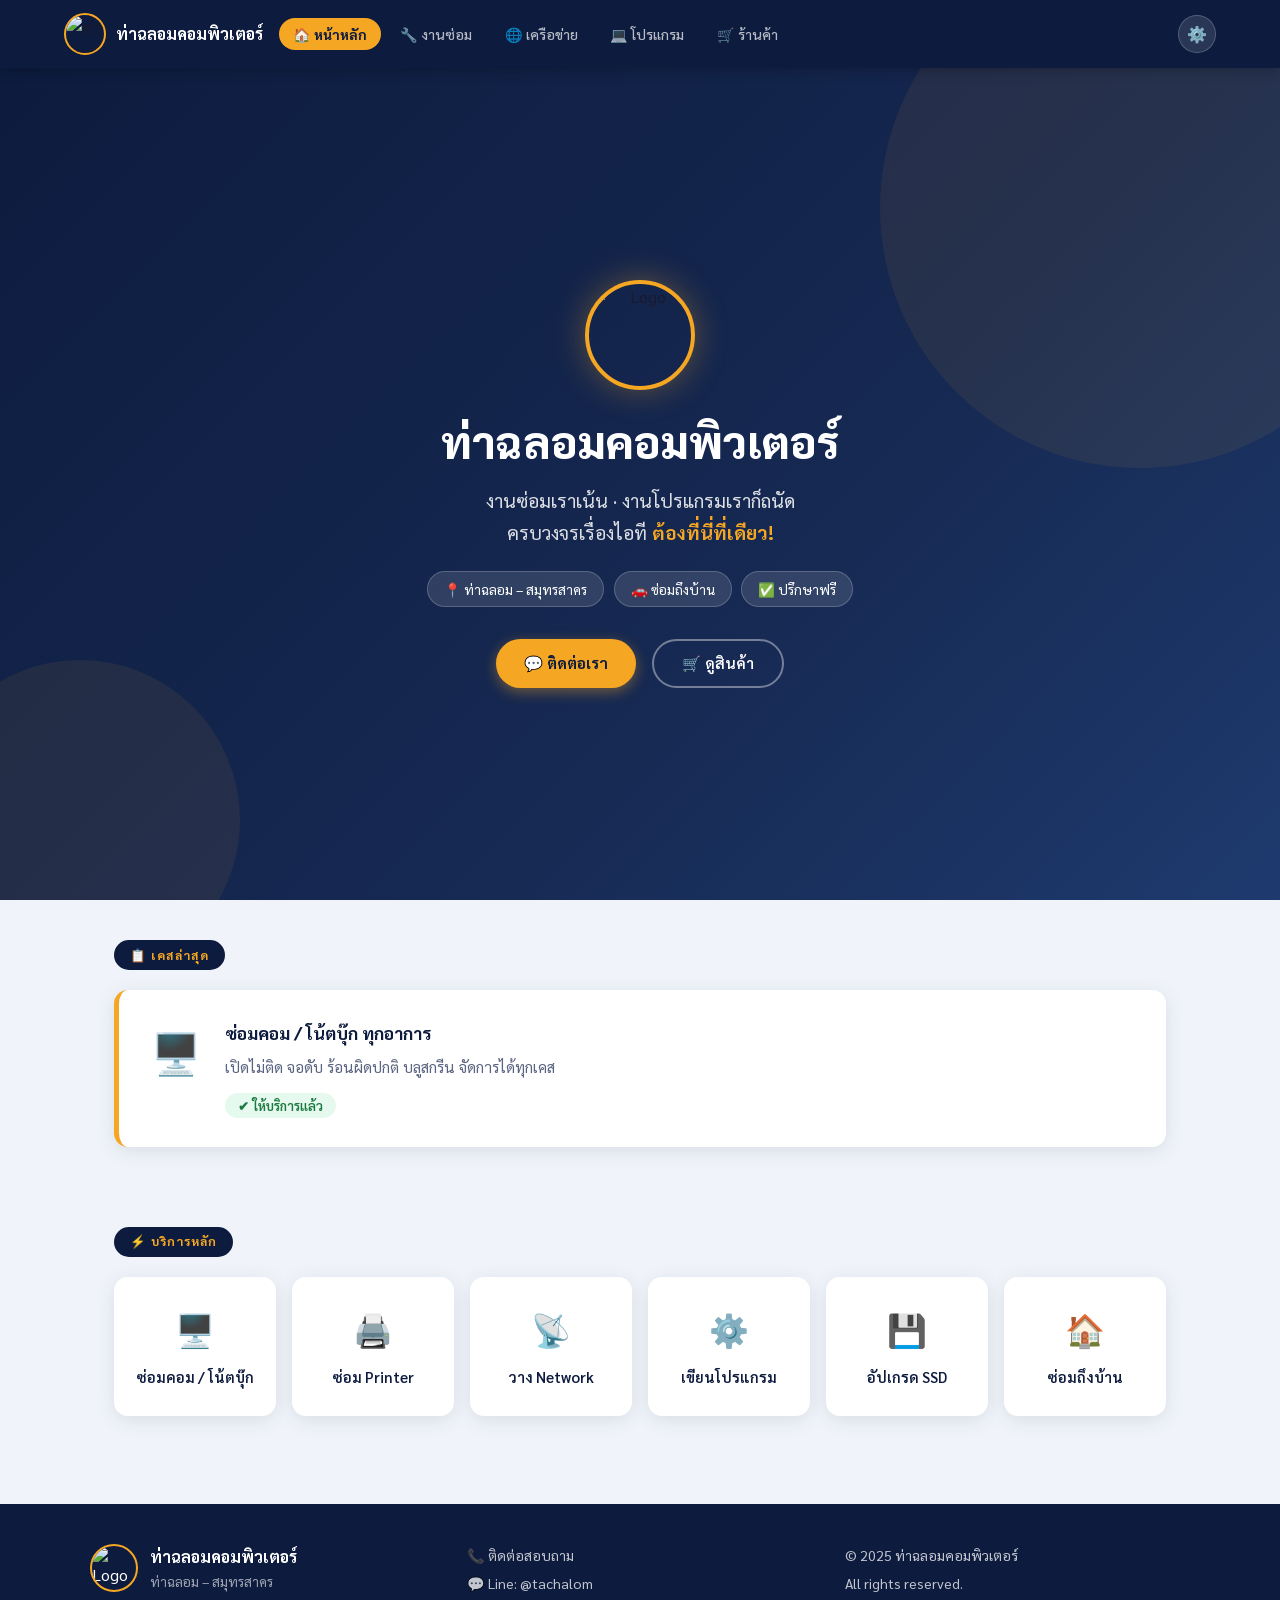
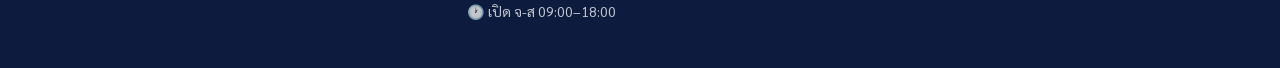
==== commit 75ef984c: "Add files via upload" ====
--- a/index.html
+++ b/index.html
@@ -14,7 +14,7 @@
   <header class="navbar" id="navbar">
     <div class="nav-inner">
       <div class="brand">
-        <img src="logo.jpg" alt="ท่าฉลอมคอมพิวเตอร์" class="nav-logo" />
+        <img src="logo.jpg" alt="ท่าฉลอมคอมพิวเตอร์" class="nav-logo" id="navLogo" />
         <span class="brand-name">ท่าฉลอมคอมพิวเตอร์</span>
       </div>
       <nav class="nav-tabs" id="navTabs">
@@ -35,13 +35,13 @@
 
     <!-- ===== HOME TAB ===== -->
     <section class="tab-content active" id="tab-home">
-      <div class="hero">
+      <div class="hero" id="heroSection">
         <div class="hero-bg-circles">
           <div class="circle c1"></div>
           <div class="circle c2"></div>
         </div>
         <div class="hero-content">
-          <img src="logo.jpg" alt="Logo" class="hero-logo" />
+          <img src="logo.jpg" alt="Logo" class="hero-logo" id="heroLogo" />
           <h1 class="hero-title">ท่าฉลอมคอมพิวเตอร์</h1>
           <p class="hero-tagline">งานซ่อมเราเน้น · งานโปรแกรมเราก็ถนัด<br/>ครบวงจรเรื่องไอที <span class="highlight">ต้องที่นี่ที่เดียว!</span></p>
           <div class="hero-badges">
@@ -56,15 +56,22 @@
         </div>
       </div>
 
+      <!-- Home Video Section -->
+      <div class="section-wrapper" id="homeVideoSection" style="display:none">
+        <div class="section-label">🎬 วิดีโอแนะนำร้าน</div>
+        <div class="video-wrap" id="homeVideoWrap"></div>
+      </div>
+
+      <!-- Home Photo Gallery -->
+      <div class="section-wrapper" id="homeGallerySection" style="display:none">
+        <div class="section-label">📸 ผลงานของเรา</div>
+        <div class="gallery-grid" id="homeGallery"></div>
+      </div>
+
       <div class="section-wrapper">
         <div class="section-label">📋 เคสล่าสุด</div>
-        <div class="case-card">
-          <div class="case-icon">🖨️</div>
-          <div class="case-body">
-            <h3>ซ่อม Epson L220 – ดึงกระดาษไม่ต่อเนื่อง</h3>
-            <p>ลูกค้านำ Printer Epson L220 เข้ามาซ่อมอาการดึงกระดาษไม่ต่อเนื่อง ตรวจสอบพบชุดเฟืองและอะไหล่ภายในมีการสึกหรอ จึงดำเนินการ<strong>เปลี่ยนอะไหล่ใหม่</strong> พร้อมทดสอบการใช้งานก่อนส่งมอบ</p>
-            <span class="case-status done">✔ ส่งมอบแล้ว</span>
-          </div>
+        <div id="latestCasesWrap">
+          <!-- Rendered by JS -->
         </div>
       </div>
 
@@ -87,13 +94,22 @@
         <h2>🔧 งานซ่อม</h2>
         <p>คอมช้า คอมเสีย ไม่ต้องยกไปไหน! มีบริการซ่อมถึงบ้านในพื้นที่ท่าฉลอม – สมุทรสาคร</p>
       </div>
+
+      <!-- Repair Video -->
+      <div class="section-wrapper" id="repairVideoSection" style="display:none">
+        <div class="section-label">🎬 วิดีโองานซ่อม</div>
+        <div class="video-wrap" id="repairVideoWrap"></div>
+      </div>
+
+      <!-- Repair Gallery -->
+      <div class="section-wrapper" id="repairGallerySection" style="display:none">
+        <div class="section-label">📸 ตัวอย่างงานซ่อม</div>
+        <div class="gallery-grid" id="repairGallery"></div>
+      </div>
+
       <div class="section-wrapper">
-        <div class="service-list">
-          <div class="svc-item"><div class="svc-num">01</div><div class="svc-detail"><h4>ซ่อมคอม / โน้ตบุ๊ก ทุกอาการ</h4><p>เปิดไม่ติด จอดับ ร้อนผิดปกติ บลูสกรีน จัดการได้ทุกเคส</p></div></div>
-          <div class="svc-item"><div class="svc-num">02</div><div class="svc-detail"><h4>ซ่อม Printer จบทุกปัญหา</h4><p>ดึงกระดาษไม่ขึ้น หมึกไม่ออก ตลับหมึกเสีย เปลี่ยนอะไหล่ทุกยี่ห้อ</p></div></div>
-          <div class="svc-item"><div class="svc-num">03</div><div class="svc-detail"><h4>เครื่องเปิดไม่ติด / ใช้งานไม่ได้</h4><p>วินิจฉัยตรงจุด แก้ได้จริง ทั้งฮาร์ดแวร์และซอฟต์แวร์</p></div></div>
-          <div class="svc-item"><div class="svc-num">04</div><div class="svc-detail"><h4>อัปเกรด SSD เพิ่มสปีดแรงทันใจ</h4><p>เปลี่ยน HDD → SSD บูตเร็วขึ้นหลายเท่า รับประกันการย้ายข้อมูล</p></div></div>
-          <div class="svc-item"><div class="svc-num">05</div><div class="svc-detail"><h4>บริการรับ-ส่งถึงหน้าบ้าน</h4><p>สะดวกสุด ๆ ไม่ต้องเสียเวลาเดินทาง ครอบคลุมพื้นที่ท่าฉลอม – สมุทรสาคร</p></div></div>
+        <div class="service-list" id="repairServiceList">
+          <!-- Rendered by JS -->
         </div>
       </div>
       <div class="section-wrapper">
@@ -110,11 +126,22 @@
         <h2>🌐 บริการเครือข่าย</h2>
         <p>แก้ปัญหาเน็ตช้า เน็ตหลุด วาง LAN ติดตั้ง WiFi ครอบคลุมทุกจุด</p>
       </div>
+
+      <!-- Network Video -->
+      <div class="section-wrapper" id="networkVideoSection" style="display:none">
+        <div class="section-label">🎬 วิดีโองานเครือข่าย</div>
+        <div class="video-wrap" id="networkVideoWrap"></div>
+      </div>
+
+      <!-- Network Gallery -->
+      <div class="section-wrapper" id="networkGallerySection" style="display:none">
+        <div class="section-label">📸 ตัวอย่างงานเครือข่าย</div>
+        <div class="gallery-grid" id="networkGallery"></div>
+      </div>
+
       <div class="section-wrapper">
-        <div class="net-cards">
-          <div class="net-card"><div class="net-icon">🏗️</div><h4>วางระบบ Network / เดินสาย LAN</h4><p>ทั้งบ้านและร้าน ออกแบบโครงสร้างเน็ตเวิร์กให้เหมาะสม รองรับการขยายในอนาคต</p></div>
-          <div class="net-card"><div class="net-icon">📶</div><h4>ติดตั้ง WiFi ให้แรง</h4><p>เลือกอุปกรณ์และจุดติดตั้งที่เหมาะสม ครอบคลุมทุกมุมบ้านหรือร้านค้า ไม่มีจุดอับสัญญาณ</p></div>
-          <div class="net-card"><div class="net-icon">🛠️</div><h4>แก้ปัญหาเน็ตช้า / เน็ตหลุด</h4><p>วิเคราะห์ปัญหาตรงจุด ไม่ว่าจะเป็นอุปกรณ์ การตั้งค่า หรือสัญญาณรบกวน แก้ได้ครบ</p></div>
+        <div class="net-cards" id="networkCardList">
+          <!-- Rendered by JS -->
         </div>
       </div>
     </section>
@@ -125,11 +152,22 @@
         <h2>💻 งานโปรแกรม</h2>
         <p>รับเขียนโปรแกรมและระบบงานตามความต้องการ ครบจบที่เดียว</p>
       </div>
+
+      <!-- Software Video -->
+      <div class="section-wrapper" id="softwareVideoSection" style="display:none">
+        <div class="section-label">🎬 วิดีโองานโปรแกรม</div>
+        <div class="video-wrap" id="softwareVideoWrap"></div>
+      </div>
+
+      <!-- Software Gallery -->
+      <div class="section-wrapper" id="softwareGallerySection" style="display:none">
+        <div class="section-label">📸 ตัวอย่างผลงาน</div>
+        <div class="gallery-grid" id="softwareGallery"></div>
+      </div>
+
       <div class="section-wrapper">
-        <div class="soft-grid">
-          <div class="soft-card"><div class="soft-icon">📦</div><h4>ระบบสต๊อกสินค้า</h4><p>จัดการคลังสินค้า รับ-จ่าย สต็อก รายงานสรุป ใช้งานง่ายเหมาะทุกธุรกิจ</p></div>
-          <div class="soft-card"><div class="soft-icon">🗂️</div><h4>ระบบจัดการงาน / ระบบภายในองค์กร</h4><p>HR บันทึกเวลา ติดตามงาน อนุมัติเอกสาร ปรับแต่งตามโครงสร้างองค์กร</p></div>
-          <div class="soft-card"><div class="soft-icon">🌐</div><h4>Web Application</h4><p>ออกแบบและพัฒนาเว็บไซต์และแอปพลิเคชันตามความต้องการของธุรกิจ ครบจบที่เดียว</p></div>
+        <div class="soft-grid" id="softwareCardList">
+          <!-- Rendered by JS -->
         </div>
         <div class="free-check-banner" style="margin-top:2rem">
           <span>💡 ปรึกษาความต้องการระบบฟรี ไม่มีข้อผูกมัด</span>
@@ -152,9 +190,7 @@
           <button class="cat-btn" data-cat="printer">🖨️ Printer</button>
           <button class="cat-btn" data-cat="accessories">🖱️ อุปกรณ์เสริม</button>
         </div>
-        <div class="product-grid" id="productGrid">
-          <!-- Rendered by JS from localStorage -->
-        </div>
+        <div class="product-grid" id="productGrid"></div>
       </div>
     </section>
 
@@ -164,7 +200,7 @@
   <footer class="footer">
     <div class="footer-inner">
       <div class="footer-brand">
-        <img src="logo.jpg" alt="Logo" class="footer-logo" />
+        <img src="logo.jpg" alt="Logo" class="footer-logo" id="footerLogo" />
         <div>
           <strong>ท่าฉลอมคอมพิวเตอร์</strong>
           <p>ท่าฉลอม – สมุทรสาคร</p>
@@ -204,7 +240,7 @@
         </div>
         <div class="form-error" id="loginError"></div>
         <button class="btn-primary full" onclick="doLogin()">เข้าสู่ระบบ</button>
-        <button class="btn-ghost full" onclick="closeModal('loginModal')">ยกเลิก</button>
+        <button class="btn-ghost full" onclick="closeModal('loginModal')" style="margin-top:.5rem">ยกเลิก</button>
       </div>
     </div>
   </div>
@@ -215,52 +251,199 @@
       <div class="admin-header">
         <div class="admin-title">
           <span class="admin-badge">⚙️ Admin Panel</span>
-          <h3>จัดการสินค้า</h3>
+          <h3 id="adminPanelTitle">จัดการสินค้า</h3>
         </div>
         <div class="admin-header-actions">
-          <button class="btn-primary small" onclick="openProductForm()">+ เพิ่มสินค้าใหม่</button>
           <button class="btn-danger small" onclick="doLogout()">ออกจากระบบ</button>
           <button class="modal-close" onclick="closeModal('adminPanel')">✕</button>
         </div>
       </div>
 
-      <!-- Stats -->
-      <div class="admin-stats" id="adminStats"></div>
-
-      <!-- Product Table -->
-      <div class="admin-table-wrap">
-        <table class="admin-table" id="adminTable">
-          <thead>
-            <tr>
-              <th>ไอคอน</th>
-              <th>ชื่อสินค้า</th>
-              <th>หมวดหมู่</th>
-              <th>รายละเอียด</th>
-              <th>ราคา</th>
-              <th>สถานะ</th>
-              <th>จัดการ</th>
-            </tr>
-          </thead>
-          <tbody id="adminTableBody"></tbody>
-        </table>
-      </div>
-
-      <!-- Change Password -->
-      <div class="pw-section">
-        <h4>🔑 เปลี่ยนรหัสผ่าน Admin</h4>
-        <div class="pw-change-row">
-          <div class="pw-wrap">
-            <input type="password" id="newPw1" placeholder="รหัสผ่านใหม่" />
-            <button class="pw-toggle" onclick="togglePw('newPw1', this)">👁️</button>
-          </div>
-          <div class="pw-wrap">
-            <input type="password" id="newPw2" placeholder="ยืนยันรหัสผ่านใหม่" />
-            <button class="pw-toggle" onclick="togglePw('newPw2', this)">👁️</button>
-          </div>
-          <button class="btn-primary small" onclick="changePassword()">บันทึก</button>
-        </div>
-        <div class="form-error" id="pwError"></div>
-      </div>
+      <!-- Admin Sub-tabs -->
+      <div class="admin-subtabs">
+        <button class="admin-tab-btn active" data-section="products" onclick="switchAdminSection('products')">🛒 สินค้า</button>
+        <button class="admin-tab-btn" data-section="repair" onclick="switchAdminSection('repair')">🔧 งานซ่อม</button>
+        <button class="admin-tab-btn" data-section="network" onclick="switchAdminSection('network')">🌐 เครือข่าย</button>
+        <button class="admin-tab-btn" data-section="software" onclick="switchAdminSection('software')">💻 โปรแกรม</button>
+        <button class="admin-tab-btn" data-section="media" onclick="switchAdminSection('media')">🖼️ รูป/วิดีโอ</button>
+      </div>
+
+      <!-- SECTION: Products -->
+      <div class="admin-section active" id="admin-products">
+        <div class="admin-section-toolbar">
+          <button class="btn-primary small" onclick="openProductForm()">+ เพิ่มสินค้าใหม่</button>
+        </div>
+        <div class="admin-stats" id="adminStats"></div>
+        <div class="admin-table-wrap">
+          <table class="admin-table" id="adminTable">
+            <thead>
+              <tr>
+                <th>รูป/ไอคอน</th>
+                <th>ชื่อสินค้า</th>
+                <th>หมวดหมู่</th>
+                <th>รายละเอียด</th>
+                <th>ราคา</th>
+                <th>สถานะ</th>
+                <th>จัดการ</th>
+              </tr>
+            </thead>
+            <tbody id="adminTableBody"></tbody>
+          </table>
+        </div>
+        <div class="pw-section">
+          <h4>🔑 เปลี่ยนรหัสผ่าน Admin</h4>
+          <div class="pw-change-row">
+            <div class="pw-wrap">
+              <input type="password" id="newPw1" placeholder="รหัสผ่านใหม่" />
+              <button class="pw-toggle" onclick="togglePw('newPw1', this)">👁️</button>
+            </div>
+            <div class="pw-wrap">
+              <input type="password" id="newPw2" placeholder="ยืนยันรหัสผ่านใหม่" />
+              <button class="pw-toggle" onclick="togglePw('newPw2', this)">👁️</button>
+            </div>
+            <button class="btn-primary small" onclick="changePassword()">บันทึก</button>
+          </div>
+          <div class="form-error" id="pwError"></div>
+        </div>
+      </div>
+
+      <!-- SECTION: Repair Items -->
+      <div class="admin-section" id="admin-repair">
+        <div class="admin-section-toolbar">
+          <button class="btn-primary small" onclick="openServiceForm('repair')">+ เพิ่มรายการซ่อม</button>
+        </div>
+        <div class="admin-table-wrap">
+          <table class="admin-table">
+            <thead>
+              <tr><th>#</th><th>หัวข้อ</th><th>รายละเอียด</th><th>จัดการ</th></tr>
+            </thead>
+            <tbody id="repairTableBody"></tbody>
+          </table>
+        </div>
+      </div>
+
+      <!-- SECTION: Network Items -->
+      <div class="admin-section" id="admin-network">
+        <div class="admin-section-toolbar">
+          <button class="btn-primary small" onclick="openServiceForm('network')">+ เพิ่มบริการเครือข่าย</button>
+        </div>
+        <div class="admin-table-wrap">
+          <table class="admin-table">
+            <thead>
+              <tr><th>ไอคอน</th><th>หัวข้อ</th><th>รายละเอียด</th><th>จัดการ</th></tr>
+            </thead>
+            <tbody id="networkTableBody"></tbody>
+          </table>
+        </div>
+      </div>
+
+      <!-- SECTION: Software Items -->
+      <div class="admin-section" id="admin-software">
+        <div class="admin-section-toolbar">
+          <button class="btn-primary small" onclick="openServiceForm('software')">+ เพิ่มบริการโปรแกรม</button>
+        </div>
+        <div class="admin-table-wrap">
+          <table class="admin-table">
+            <thead>
+              <tr><th>ไอคอน</th><th>หัวข้อ</th><th>รายละเอียด</th><th>จัดการ</th></tr>
+            </thead>
+            <tbody id="softwareTableBody"></tbody>
+          </table>
+        </div>
+      </div>
+
+      <!-- SECTION: Media (Images & Videos) -->
+      <div class="admin-section" id="admin-media">
+        <div class="admin-media-grid">
+
+          <!-- Logo -->
+          <div class="media-card">
+            <h4>🖼️ โลโก้ร้าน</h4>
+            <img id="previewLogo" src="logo.jpg" class="media-preview-img" alt="Logo Preview" />
+            <label class="upload-label">
+              <input type="file" accept="image/*" onchange="uploadMedia('logo', this)" />
+              📂 เปลี่ยนโลโก้
+            </label>
+          </div>
+
+          <!-- Home Page Gallery -->
+          <div class="media-card">
+            <h4>📸 แกลเลอรี่หน้าหลัก</h4>
+            <div class="mini-gallery" id="adminHomeGallery"></div>
+            <label class="upload-label">
+              <input type="file" accept="image/*" multiple onchange="uploadGallery('home', this)" />
+              📂 เพิ่มรูปภาพ
+            </label>
+          </div>
+
+          <!-- Repair Gallery -->
+          <div class="media-card">
+            <h4>📸 รูปงานซ่อม</h4>
+            <div class="mini-gallery" id="adminRepairGallery"></div>
+            <label class="upload-label">
+              <input type="file" accept="image/*" multiple onchange="uploadGallery('repair', this)" />
+              📂 เพิ่มรูปภาพ
+            </label>
+          </div>
+
+          <!-- Network Gallery -->
+          <div class="media-card">
+            <h4>📸 รูปงานเครือข่าย</h4>
+            <div class="mini-gallery" id="adminNetworkGallery"></div>
+            <label class="upload-label">
+              <input type="file" accept="image/*" multiple onchange="uploadGallery('network', this)" />
+              📂 เพิ่มรูปภาพ
+            </label>
+          </div>
+
+          <!-- Software Gallery -->
+          <div class="media-card">
+            <h4>📸 รูปผลงานโปรแกรม</h4>
+            <div class="mini-gallery" id="adminSoftwareGallery"></div>
+            <label class="upload-label">
+              <input type="file" accept="image/*" multiple onchange="uploadGallery('software', this)" />
+              📂 เพิ่มรูปภาพ
+            </label>
+          </div>
+
+          <!-- Videos (YouTube URL) -->
+          <div class="media-card full-width">
+            <h4>🎬 วิดีโอ YouTube (ใส่ URL หรือ Embed ID)</h4>
+            <div class="video-url-grid">
+              <div class="form-group">
+                <label>🏠 วิดีโอหน้าหลัก</label>
+                <div class="video-input-row">
+                  <input type="text" id="videoHome" placeholder="https://www.youtube.com/watch?v=..." />
+                  <button class="btn-primary small" onclick="saveVideoUrl('home')">บันทึก</button>
+                </div>
+              </div>
+              <div class="form-group">
+                <label>🔧 วิดีโองานซ่อม</label>
+                <div class="video-input-row">
+                  <input type="text" id="videoRepair" placeholder="https://www.youtube.com/watch?v=..." />
+                  <button class="btn-primary small" onclick="saveVideoUrl('repair')">บันทึก</button>
+                </div>
+              </div>
+              <div class="form-group">
+                <label>🌐 วิดีโอเครือข่าย</label>
+                <div class="video-input-row">
+                  <input type="text" id="videoNetwork" placeholder="https://www.youtube.com/watch?v=..." />
+                  <button class="btn-primary small" onclick="saveVideoUrl('network')">บันทึก</button>
+                </div>
+              </div>
+              <div class="form-group">
+                <label>💻 วิดีโอโปรแกรม</label>
+                <div class="video-input-row">
+                  <input type="text" id="videoSoftware" placeholder="https://www.youtube.com/watch?v=..." />
+                  <button class="btn-primary small" onclick="saveVideoUrl('software')">บันทึก</button>
+                </div>
+              </div>
+            </div>
+          </div>
+
+        </div>
+      </div>
+
     </div>
   </div>
 
@@ -272,9 +455,28 @@
       </div>
       <div class="modal-body">
         <input type="hidden" id="productId" />
+
+        <!-- Product Image Upload -->
+        <div class="form-group">
+          <label>รูปสินค้า (อัปโหลดรูปจริง)</label>
+          <div class="prod-img-upload-area">
+            <div class="prod-img-preview" id="prodImgPreview">
+              <span id="prodImgPlaceholder">📷 คลิกเพื่อเลือกรูป</span>
+              <img id="prodImgThumb" src="" alt="" style="display:none" />
+            </div>
+            <div class="prod-img-actions">
+              <label class="upload-label small">
+                <input type="file" id="productImageFile" accept="image/*" onchange="previewProductImage(this)" />
+                📂 เลือกรูปภาพ
+              </label>
+              <button class="btn-ghost small" onclick="clearProductImage()">🗑️ ลบรูป</button>
+            </div>
+          </div>
+        </div>
+
         <div class="form-row">
           <div class="form-group">
-            <label>ไอคอน (Emoji)</label>
+            <label>ไอคอน Emoji (ถ้าไม่มีรูป)</label>
             <div class="emoji-row">
               <input type="text" id="productIcon" placeholder="🖥️" maxlength="4" />
               <div class="emoji-presets">
@@ -336,12 +538,75 @@
     </div>
   </div>
 
+  <!-- ===== SERVICE FORM MODAL (repair / network / software) ===== -->
+  <div class="modal-overlay" id="serviceModal">
+    <div class="modal-box">
+      <div class="modal-header">
+        <h3 id="serviceFormTitle">เพิ่มรายการ</h3>
+      </div>
+      <div class="modal-body">
+        <input type="hidden" id="serviceType" />
+        <input type="hidden" id="serviceId" />
+
+        <!-- Service Image Upload -->
+        <div class="form-group">
+          <label>รูปประกอบ (ถ้ามี)</label>
+          <div class="prod-img-upload-area">
+            <div class="prod-img-preview" id="svcImgPreview">
+              <span id="svcImgPlaceholder">📷 คลิกเพื่อเลือกรูป</span>
+              <img id="svcImgThumb" src="" alt="" style="display:none" />
+            </div>
+            <div class="prod-img-actions">
+              <label class="upload-label small">
+                <input type="file" id="serviceImageFile" accept="image/*" onchange="previewServiceImage(this)" />
+                📂 เลือกรูปภาพ
+              </label>
+              <button class="btn-ghost small" onclick="clearServiceImage()">🗑️ ลบรูป</button>
+            </div>
+          </div>
+        </div>
+
+        <div class="form-group">
+          <label>ไอคอน Emoji</label>
+          <div class="emoji-row">
+            <input type="text" id="serviceIcon" placeholder="🔧" maxlength="4" />
+            <div class="emoji-presets">
+              <span onclick="setSvcEmoji('🔧')">🔧</span>
+              <span onclick="setSvcEmoji('🖥️')">🖥️</span>
+              <span onclick="setSvcEmoji('🖨️')">🖨️</span>
+              <span onclick="setSvcEmoji('📡')">📡</span>
+              <span onclick="setSvcEmoji('📶')">📶</span>
+              <span onclick="setSvcEmoji('🛠️')">🛠️</span>
+              <span onclick="setSvcEmoji('💻')">💻</span>
+              <span onclick="setSvcEmoji('📦')">📦</span>
+              <span onclick="setSvcEmoji('🗂️')">🗂️</span>
+              <span onclick="setSvcEmoji('🌐')">🌐</span>
+            </div>
+          </div>
+        </div>
+        <div class="form-group">
+          <label>หัวข้อ</label>
+          <input type="text" id="serviceTitle" placeholder="เช่น ซ่อมคอม / โน้ตบุ๊ก ทุกอาการ" />
+        </div>
+        <div class="form-group">
+          <label>รายละเอียด</label>
+          <textarea id="serviceDesc" rows="3" placeholder="อธิบายรายละเอียดบริการ..."></textarea>
+        </div>
+        <div class="form-error" id="serviceError"></div>
+        <div class="modal-actions">
+          <button class="btn-primary full" onclick="saveService()">💾 บันทึก</button>
+          <button class="btn-ghost full" onclick="closeModal('serviceModal')">ยกเลิก</button>
+        </div>
+      </div>
+    </div>
+  </div>
+
   <!-- ===== DELETE CONFIRM MODAL ===== -->
   <div class="modal-overlay" id="deleteModal">
     <div class="modal-box small">
       <div class="modal-body" style="text-align:center;padding:2rem">
         <div style="font-size:3rem;margin-bottom:1rem">🗑️</div>
-        <h3 style="margin-bottom:.5rem">ลบสินค้า?</h3>
+        <h3 style="margin-bottom:.5rem">ลบรายการนี้?</h3>
         <p id="deleteProductName" style="color:var(--text-muted);margin-bottom:1.5rem"></p>
         <div style="display:flex;gap:.75rem">
           <button class="btn-danger full" onclick="confirmDelete()">ลบเลย</button>
@@ -351,6 +616,12 @@
     </div>
   </div>
 
+  <!-- Image Lightbox -->
+  <div class="lightbox" id="lightbox" onclick="closeLightbox()">
+    <button class="lightbox-close" onclick="closeLightbox()">✕</button>
+    <img id="lightboxImg" src="" alt="" />
+  </div>
+
   <!-- Toast container -->
   <div id="toastContainer"></div>
 
--- a/style.css
+++ b/style.css
@@ -1,5 +1,5 @@
 /* ============================================================
-   TA-CHALOM COMPUTER – style.css  (v2 with Admin Panel)
+   TA-CHALOM COMPUTER – style.css  (v3 – Images, Videos, Full CRUD)
    Palette: Navy #0D1B3E | Gold #F5A623 | White #FFFFFF
             Light bg #F0F4FA | Card #FFFFFF | Muted #5A6480
    ============================================================ */
@@ -104,7 +104,7 @@
 }
 .btn-primary:hover { background: var(--gold-lt); transform: translateY(-2px); box-shadow: 0 6px 20px rgba(245,166,35,.5); }
 .btn-primary.small { padding: .5rem 1.2rem; font-size: .85rem; }
-.btn-primary.full { width: 100%; justify-content: center; }
+.btn-primary.full  { width: 100%; justify-content: center; }
 
 .btn-secondary {
   display: inline-flex; align-items: center; gap: .4rem;
@@ -121,7 +121,8 @@
   padding: .65rem 1.5rem; border-radius: 50px; border: 2px solid var(--border); cursor: pointer; transition: all .2s;
 }
 .btn-ghost:hover { border-color: var(--navy); color: var(--navy); }
-.btn-ghost.full { width: 100%; }
+.btn-ghost.full  { width: 100%; }
+.btn-ghost.small { padding: .4rem 1rem; font-size: .82rem; }
 
 .btn-danger {
   display: inline-flex; align-items: center; justify-content: center; gap: .4rem;
@@ -130,16 +131,19 @@
   padding: .5rem 1.2rem; border-radius: 50px; border: none; cursor: pointer; transition: all .2s;
 }
 .btn-danger:hover { background: #c0392b; transform: translateY(-1px); }
-.btn-danger.full { width: 100%; justify-content: center; padding: .65rem; }
+.btn-danger.full  { width: 100%; justify-content: center; padding: .65rem; }
 .btn-danger.small { padding: .5rem 1.2rem; font-size: .85rem; }
 
 /* ============================================================ LAYOUT */
 .section-wrapper { max-width: 1100px; margin: 0 auto; padding: 2.5rem 1.5rem; }
 .section-label { display: inline-block; background: var(--navy); color: var(--gold); font-weight: 700; font-size: .78rem; letter-spacing: .08em; text-transform: uppercase; padding: .3rem 1rem; border-radius: 50px; margin-bottom: 1.25rem; }
 
+/* Case card */
 .case-card { background: var(--card-bg); border-radius: var(--radius); box-shadow: var(--shadow); padding: 1.75rem 2rem; display: flex; gap: 1.5rem; align-items: flex-start; border-left: 5px solid var(--gold); transition: box-shadow .2s; }
 .case-card:hover { box-shadow: var(--shadow-hover); }
 .case-icon { font-size: 2.5rem; flex-shrink: 0; }
+.case-thumb { width: 80px; height: 80px; border-radius: var(--radius-sm); object-fit: cover; flex-shrink: 0; cursor: pointer; transition: transform .2s; }
+.case-thumb:hover { transform: scale(1.06); }
 .case-body h3 { font-size: 1.1rem; font-weight: 700; margin-bottom: .5rem; color: var(--navy); }
 .case-body p { color: var(--text-muted); font-size: .95rem; margin-bottom: .75rem; }
 .case-status { font-size: .82rem; font-weight: 600; padding: .25rem .8rem; border-radius: 50px; }
@@ -152,30 +156,56 @@
 
 .page-hero.mini { background: linear-gradient(135deg,var(--navy),var(--navy-mid)); padding: 3rem 1.5rem; text-align: center; color: var(--white); }
 .page-hero.mini h2 { font-size: clamp(1.4rem,4vw,2rem); font-weight: 800; margin-bottom: .5rem; }
-.page-hero.mini p { color: rgba(255,255,255,.8); font-size: 1rem; max-width: 600px; margin: 0 auto; }
-
+.page-hero.mini p  { color: rgba(255,255,255,.8); font-size: 1rem; max-width: 600px; margin: 0 auto; }
+
+/* Service list */
 .service-list { display: flex; flex-direction: column; gap: 1rem; }
 .svc-item { background: var(--card-bg); border-radius: var(--radius); box-shadow: var(--shadow); padding: 1.25rem 1.5rem; display: flex; gap: 1.25rem; align-items: flex-start; transition: box-shadow .2s; }
 .svc-item:hover { box-shadow: var(--shadow-hover); }
-.svc-num { font-size: 1.4rem; font-weight: 800; color: var(--gold); flex-shrink: 0; width: 40px; text-align: center; line-height: 1; padding-top: .2rem; }
+.svc-num  { font-size: 1.4rem; font-weight: 800; color: var(--gold); flex-shrink: 0; width: 40px; text-align: center; line-height: 1; padding-top: .2rem; }
+.svc-img  { width: 80px; height: 80px; border-radius: var(--radius-sm); object-fit: cover; flex-shrink: 0; cursor: pointer; transition: transform .2s; }
+.svc-img:hover { transform: scale(1.06); }
 .svc-detail h4 { font-weight: 700; color: var(--navy); margin-bottom: .25rem; }
-.svc-detail p { color: var(--text-muted); font-size: .93rem; }
+.svc-detail p  { color: var(--text-muted); font-size: .93rem; }
 
 .free-check-banner { background: linear-gradient(135deg,var(--navy),var(--navy-mid)); border-radius: var(--radius); padding: 1.25rem 2rem; display: flex; align-items: center; justify-content: space-between; gap: 1rem; flex-wrap: wrap; color: var(--white); font-weight: 600; font-size: 1rem; }
 
+/* Network cards */
 .net-cards { display: grid; grid-template-columns: repeat(auto-fill,minmax(280px,1fr)); gap: 1.25rem; }
-.net-card { background: var(--card-bg); border-radius: var(--radius); box-shadow: var(--shadow); padding: 2rem 1.5rem; transition: all .22s; border-top: 4px solid var(--gold); }
+.net-card { background: var(--card-bg); border-radius: var(--radius); box-shadow: var(--shadow); padding: 0; overflow: hidden; transition: all .22s; border-top: 4px solid var(--gold); }
 .net-card:hover { transform: translateY(-4px); box-shadow: var(--shadow-hover); }
-.net-icon { font-size: 2.2rem; margin-bottom: .75rem; }
-.net-card h4 { font-weight: 700; color: var(--navy); margin-bottom: .5rem; }
-.net-card p { color: var(--text-muted); font-size: .93rem; }
-
+.net-icon { font-size: 2.2rem; margin: 1.5rem 1.5rem .75rem; }
+.card-img { width: 100%; height: 160px; object-fit: cover; cursor: pointer; transition: opacity .2s; }
+.card-img:hover { opacity: .88; }
+.net-card h4, .net-card p { padding: 0 1.5rem; }
+.net-card h4 { font-weight: 700; color: var(--navy); margin-bottom: .5rem; padding-top: 1rem; }
+.net-card p  { color: var(--text-muted); font-size: .93rem; padding-bottom: 1.5rem; }
+
+/* Software cards */
 .soft-grid { display: grid; grid-template-columns: repeat(auto-fill,minmax(280px,1fr)); gap: 1.25rem; }
-.soft-card { background: var(--card-bg); border-radius: var(--radius); box-shadow: var(--shadow); padding: 2rem 1.5rem; transition: all .22s; }
+.soft-card { background: var(--card-bg); border-radius: var(--radius); box-shadow: var(--shadow); overflow: hidden; transition: all .22s; }
 .soft-card:hover { transform: translateY(-4px); box-shadow: var(--shadow-hover); }
-.soft-icon { font-size: 2.2rem; margin-bottom: .75rem; }
-.soft-card h4 { font-weight: 700; color: var(--navy); margin-bottom: .5rem; }
-.soft-card p { color: var(--text-muted); font-size: .93rem; }
+.soft-icon { font-size: 2.2rem; margin: 1.5rem 1.5rem .75rem; }
+.soft-card h4, .soft-card p { padding: 0 1.5rem; }
+.soft-card h4 { font-weight: 700; color: var(--navy); margin-bottom: .5rem; padding-top: 1rem; }
+.soft-card p  { color: var(--text-muted); font-size: .93rem; padding-bottom: 1.5rem; }
+
+/* ============================================================ VIDEO */
+.video-wrap { position: relative; padding-bottom: 56.25%; height: 0; overflow: hidden; border-radius: var(--radius); box-shadow: var(--shadow); background: var(--navy); }
+.video-wrap iframe { position: absolute; inset: 0; width: 100%; height: 100%; border: none; border-radius: var(--radius); }
+
+/* ============================================================ GALLERY */
+.gallery-grid { display: grid; grid-template-columns: repeat(auto-fill, minmax(180px, 1fr)); gap: .75rem; }
+.gallery-img-wrap { border-radius: var(--radius-sm); overflow: hidden; aspect-ratio: 4/3; background: var(--border); }
+.gallery-img-wrap img { width: 100%; height: 100%; object-fit: cover; cursor: pointer; transition: transform .3s; }
+.gallery-img-wrap img:hover { transform: scale(1.06); }
+
+/* ============================================================ LIGHTBOX */
+.lightbox { display: none; position: fixed; inset: 0; z-index: 9999; background: rgba(0,0,0,.88); align-items: center; justify-content: center; padding: 1.5rem; cursor: pointer; }
+.lightbox.open { display: flex; }
+.lightbox img { max-width: 90vw; max-height: 88vh; border-radius: var(--radius); box-shadow: 0 24px 80px rgba(0,0,0,.6); object-fit: contain; cursor: default; }
+.lightbox-close { position: absolute; top: 1.25rem; right: 1.25rem; background: rgba(255,255,255,.15); border: 2px solid rgba(255,255,255,.3); color: var(--white); width: 40px; height: 40px; border-radius: 50%; cursor: pointer; font-size: 1.1rem; display: flex; align-items: center; justify-content: center; transition: background .2s; }
+.lightbox-close:hover { background: rgba(255,255,255,.35); }
 
 /* ============================================================ SHOP */
 .cat-filter { display: flex; gap: .5rem; flex-wrap: wrap; margin-bottom: 1.75rem; }
@@ -186,32 +216,34 @@
 .product-grid { display: grid; grid-template-columns: repeat(auto-fill,minmax(230px,1fr)); gap: 1.25rem; }
 .product-card { background: var(--card-bg); border-radius: var(--radius); box-shadow: var(--shadow); overflow: hidden; transition: all .25s; position: relative; display: flex; flex-direction: column; }
 .product-card:hover { transform: translateY(-5px); box-shadow: var(--shadow-hover); }
-.product-card.hidden { display: none; }
-
-.prod-badge { position: absolute; top: .75rem; left: .75rem; background: var(--navy); color: var(--gold); font-size: .72rem; font-weight: 700; padding: .2rem .6rem; border-radius: 50px; }
-.prod-status-badge { position: absolute; top: .75rem; right: .75rem; font-size: .7rem; font-weight: 700; padding: .2rem .6rem; border-radius: 50px; }
+
+.prod-badge { position: absolute; top: .75rem; left: .75rem; background: var(--navy); color: var(--gold); font-size: .72rem; font-weight: 700; padding: .2rem .6rem; border-radius: 50px; z-index: 1; }
+.prod-status-badge { position: absolute; top: .75rem; right: .75rem; font-size: .7rem; font-weight: 700; padding: .2rem .6rem; border-radius: 50px; z-index: 1; }
 .prod-status-badge.available { background: var(--success-lt); color: var(--success); }
-.prod-status-badge.preorder   { background: #fff3cd; color: #856404; }
-.prod-status-badge.sold       { background: var(--danger-lt); color: var(--danger); }
+.prod-status-badge.preorder  { background: #fff3cd; color: #856404; }
+.prod-status-badge.sold      { background: var(--danger-lt); color: var(--danger); }
 
 .prod-img { background: linear-gradient(135deg,#e8edf8,#d0daf0); height: 140px; display: flex; align-items: center; justify-content: center; font-size: 4rem; }
+.prod-img.has-photo { background: #000; padding: 0; }
+.prod-img.has-photo img { width: 100%; height: 100%; object-fit: cover; cursor: pointer; transition: opacity .2s; }
+.prod-img.has-photo img:hover { opacity: .85; }
+
 .prod-info { padding: 1rem 1.1rem 1.25rem; flex: 1; display: flex; flex-direction: column; }
 .prod-info h4 { font-size: .95rem; font-weight: 700; color: var(--navy); margin-bottom: .3rem; }
-.prod-info p { font-size: .82rem; color: var(--text-muted); margin-bottom: .75rem; flex: 1; }
-.prod-price { font-size: 1.15rem; font-weight: 800; color: var(--navy); margin-bottom: .75rem; }
+.prod-info p  { font-size: .82rem; color: var(--text-muted); margin-bottom: .75rem; flex: 1; }
+.prod-price   { font-size: 1.15rem; font-weight: 800; color: var(--navy); margin-bottom: .75rem; }
 .btn-cart { width: 100%; background: var(--navy); color: var(--white); border: none; font-family: var(--font); font-size: .88rem; font-weight: 600; padding: .55rem; border-radius: var(--radius-sm); cursor: pointer; transition: all .2s; }
 .btn-cart:hover { background: var(--gold); color: var(--navy); }
 .btn-cart:disabled { background: #ccc; color: #888; cursor: not-allowed; }
 
 .empty-shop { text-align: center; padding: 4rem 1rem; color: var(--text-muted); }
 .empty-shop .empty-icon { font-size: 3.5rem; margin-bottom: 1rem; }
-.empty-shop p { font-size: 1rem; }
 
 /* ============================================================ FOOTER */
 .footer { background: var(--navy); color: rgba(255,255,255,.75); padding: 2.5rem 1.5rem; margin-top: 3rem; }
 .footer-inner { max-width: 1100px; margin: 0 auto; display: grid; grid-template-columns: 1fr 1fr 1fr; gap: 2rem; align-items: start; }
 .footer-brand { display: flex; align-items: center; gap: .75rem; color: var(--white); }
-.footer-logo { width: 48px; height: 48px; border-radius: 50%; object-fit: cover; border: 2px solid var(--gold); }
+.footer-logo  { width: 48px; height: 48px; border-radius: 50%; object-fit: cover; border: 2px solid var(--gold); }
 .footer-brand strong { font-weight: 700; color: var(--white); display: block; }
 .footer-brand p { font-size: .85rem; color: rgba(255,255,255,.6); }
 .footer-links p, .footer-note p { font-size: .88rem; margin-bottom: .3rem; }
@@ -227,17 +259,13 @@
 @keyframes fadeIn { from { opacity: 0; } to { opacity: 1; } }
 @keyframes fadeUp  { from { opacity: 0; transform: translateY(24px); } to { opacity: 1; transform: translateY(0); } }
 
-.modal-box {
-  background: var(--white); border-radius: 20px; width: 100%; max-width: 480px;
-  box-shadow: 0 24px 80px rgba(0,0,0,.35); animation: fadeUp .3s ease both;
-  position: relative; overflow: hidden; max-height: 90vh; overflow-y: auto;
-}
-.modal-box.wide { max-width: 860px; }
+.modal-box { background: var(--white); border-radius: 20px; width: 100%; max-width: 520px; box-shadow: 0 24px 80px rgba(0,0,0,.35); animation: fadeUp .3s ease both; position: relative; overflow: hidden; max-height: 90vh; overflow-y: auto; }
+.modal-box.wide  { max-width: 960px; }
 .modal-box.small { max-width: 360px; }
 
 .modal-header { background: var(--navy); padding: 2rem 1.75rem 1.5rem; text-align: center; color: var(--white); }
 .modal-header h3 { font-size: 1.25rem; font-weight: 800; margin-bottom: .25rem; }
-.modal-header p { font-size: .88rem; color: rgba(255,255,255,.65); }
+.modal-header p  { font-size: .88rem; color: rgba(255,255,255,.65); }
 .modal-logo { width: 64px; height: 64px; border-radius: 50%; object-fit: cover; border: 3px solid var(--gold); margin: 0 auto 1rem; }
 .modal-body { padding: 1.75rem; }
 .modal-actions { display: flex; flex-direction: column; gap: .75rem; margin-top: 1.25rem; }
@@ -252,7 +280,8 @@
   padding: .6rem .85rem; font-family: var(--font); font-size: .95rem; color: var(--text);
   background: var(--bg); transition: border-color .2s; outline: none;
 }
-.form-group input:focus, .form-group select:focus { border-color: var(--gold); background: var(--white); }
+.form-group textarea { resize: vertical; min-height: 80px; }
+.form-group input:focus, .form-group select:focus, .form-group textarea:focus { border-color: var(--gold); background: var(--white); }
 .form-row { display: grid; grid-template-columns: 1fr 1fr; gap: 1rem; }
 .form-error { color: var(--danger); font-size: .85rem; font-weight: 600; min-height: 1.2rem; margin: .5rem 0; }
 
@@ -266,15 +295,42 @@
 .emoji-presets span { font-size: 1.4rem; cursor: pointer; padding: .15rem; border-radius: 6px; transition: background .15s; }
 .emoji-presets span:hover { background: var(--bg); }
 
+/* ============================================================ IMAGE UPLOAD */
+.upload-label {
+  display: inline-flex; align-items: center; gap: .4rem;
+  background: var(--navy); color: var(--white);
+  font-family: var(--font); font-weight: 600; font-size: .85rem;
+  padding: .5rem 1.1rem; border-radius: 50px; cursor: pointer; transition: background .2s;
+}
+.upload-label:hover { background: var(--navy-light); }
+.upload-label input[type="file"] { display: none; }
+.upload-label.small { padding: .35rem .9rem; font-size: .8rem; }
+
+.prod-img-upload-area { border: 2px dashed var(--border); border-radius: var(--radius); overflow: hidden; margin-bottom: .5rem; }
+.prod-img-preview { min-height: 140px; display: flex; align-items: center; justify-content: center; background: var(--bg); font-size: .9rem; color: var(--text-muted); cursor: pointer; }
+.prod-img-preview img { width: 100%; max-height: 200px; object-fit: contain; }
+.prod-img-actions { display: flex; gap: .5rem; align-items: center; padding: .75rem 1rem; background: var(--white); border-top: 1px solid var(--border); }
+
 /* ============================================================ ADMIN PANEL */
 .admin-header { background: var(--navy); padding: 1.25rem 1.5rem; display: flex; align-items: center; justify-content: space-between; gap: 1rem; flex-wrap: wrap; }
 .admin-title .admin-badge { background: var(--gold); color: var(--navy); font-size: .72rem; font-weight: 800; padding: .2rem .7rem; border-radius: 50px; letter-spacing: .05em; margin-bottom: .3rem; display: inline-block; }
 .admin-title h3 { color: var(--white); font-size: 1.1rem; font-weight: 800; }
 .admin-header-actions { display: flex; gap: .5rem; align-items: center; flex-wrap: wrap; }
 
+/* Admin sub-tabs */
+.admin-subtabs { display: flex; gap: 0; border-bottom: 2px solid var(--border); background: var(--white); overflow-x: auto; scrollbar-width: none; }
+.admin-subtabs::-webkit-scrollbar { display: none; }
+.admin-tab-btn { background: transparent; border: none; border-bottom: 3px solid transparent; color: var(--text-muted); font-family: var(--font); font-size: .85rem; font-weight: 600; padding: .85rem 1.1rem; cursor: pointer; white-space: nowrap; transition: all .2s; margin-bottom: -2px; }
+.admin-tab-btn:hover { color: var(--navy); background: var(--gold-pale); }
+.admin-tab-btn.active { color: var(--navy); border-bottom-color: var(--gold); font-weight: 800; }
+
+.admin-section { display: none; }
+.admin-section.active { display: block; }
+.admin-section-toolbar { padding: 1rem 1.5rem; border-bottom: 1px solid var(--border); background: var(--bg); display: flex; gap: .75rem; align-items: center; flex-wrap: wrap; }
+
 .admin-stats { display: grid; grid-template-columns: repeat(4,1fr); gap: 1px; background: var(--border); border-bottom: 1px solid var(--border); }
 .stat-box { background: var(--white); padding: 1rem 1.25rem; text-align: center; }
-.stat-num { font-size: 1.6rem; font-weight: 800; color: var(--navy); line-height: 1; }
+.stat-num   { font-size: 1.6rem; font-weight: 800; color: var(--navy); line-height: 1; }
 .stat-label { font-size: .75rem; color: var(--text-muted); margin-top: .2rem; font-weight: 600; }
 
 .admin-table-wrap { overflow-x: auto; padding: 1rem 1.5rem; }
@@ -289,15 +345,17 @@
 .tbl-desc { color: var(--text-muted); font-size: .82rem; }
 .tbl-price { font-weight: 700; color: var(--navy); }
 .tbl-actions { display: flex; gap: .4rem; }
+.tbl-thumb { width: 48px; height: 48px; border-radius: var(--radius-sm); object-fit: cover; cursor: pointer; transition: transform .2s; }
+.tbl-thumb:hover { transform: scale(1.1); }
 .btn-edit { background: var(--navy); color: var(--white); border: none; font-family: var(--font); font-size: .78rem; font-weight: 600; padding: .3rem .8rem; border-radius: 50px; cursor: pointer; transition: all .2s; white-space: nowrap; }
 .btn-edit:hover { background: var(--navy-light); }
-.btn-del { background: var(--danger-lt); color: var(--danger); border: none; font-family: var(--font); font-size: .78rem; font-weight: 600; padding: .3rem .8rem; border-radius: 50px; cursor: pointer; transition: all .2s; white-space: nowrap; }
+.btn-del  { background: var(--danger-lt); color: var(--danger); border: none; font-family: var(--font); font-size: .78rem; font-weight: 600; padding: .3rem .8rem; border-radius: 50px; cursor: pointer; transition: all .2s; white-space: nowrap; }
 .btn-del:hover { background: var(--danger); color: var(--white); }
 
 .status-pill { display: inline-flex; align-items: center; gap: .25rem; font-size: .75rem; font-weight: 700; padding: .2rem .65rem; border-radius: 50px; }
 .status-pill.available { background: var(--success-lt); color: var(--success); }
-.status-pill.preorder   { background: #fff3cd; color: #856404; }
-.status-pill.sold       { background: var(--danger-lt); color: var(--danger); }
+.status-pill.preorder  { background: #fff3cd; color: #856404; }
+.status-pill.sold      { background: var(--danger-lt); color: var(--danger); }
 
 .cat-pill { display: inline-block; font-size: .75rem; font-weight: 600; padding: .15rem .55rem; border-radius: 50px; background: var(--gold-pale); color: var(--navy); }
 
@@ -306,6 +364,25 @@
 .pw-change-row { display: flex; gap: .75rem; align-items: flex-start; flex-wrap: wrap; }
 .pw-change-row .pw-wrap { flex: 1; min-width: 160px; }
 .pw-change-row .pw-wrap input { width: 100%; }
+
+/* ============================================================ MEDIA ADMIN */
+.admin-media-grid { display: grid; grid-template-columns: repeat(auto-fill, minmax(280px, 1fr)); gap: 1.25rem; padding: 1.5rem; }
+.media-card { background: var(--card-bg); border-radius: var(--radius); border: 1px solid var(--border); padding: 1.25rem; display: flex; flex-direction: column; gap: .75rem; }
+.media-card h4 { font-size: .9rem; font-weight: 700; color: var(--navy); }
+.media-card.full-width { grid-column: 1 / -1; }
+.media-preview-img { width: 100%; height: 120px; object-fit: contain; border-radius: var(--radius-sm); background: var(--bg); border: 1px solid var(--border); }
+
+/* Mini gallery in admin */
+.mini-gallery { display: flex; flex-wrap: wrap; gap: .4rem; min-height: 40px; }
+.mini-img-wrap { position: relative; }
+.mini-img-wrap img { width: 60px; height: 60px; object-fit: cover; border-radius: var(--radius-sm); cursor: pointer; border: 2px solid transparent; transition: border-color .2s; }
+.mini-img-wrap img:hover { border-color: var(--gold); }
+.mini-del { position: absolute; top: -6px; right: -6px; background: var(--danger); color: #fff; border: none; width: 18px; height: 18px; border-radius: 50%; font-size: .65rem; cursor: pointer; display: flex; align-items: center; justify-content: center; line-height: 1; }
+
+/* Video URL inputs */
+.video-url-grid { display: grid; grid-template-columns: repeat(auto-fill, minmax(280px, 1fr)); gap: 1rem; }
+.video-input-row { display: flex; gap: .5rem; align-items: center; }
+.video-input-row input { flex: 1; }
 
 /* ============================================================ TOAST */
 #toastContainer { position: fixed; bottom: 1.5rem; left: 50%; transform: translateX(-50%); z-index: 9999; display: flex; flex-direction: column; align-items: center; gap: .5rem; pointer-events: none; }
@@ -328,6 +405,8 @@
   .admin-stats { grid-template-columns: repeat(2,1fr); }
   .form-row { grid-template-columns: 1fr; }
   .pw-change-row { flex-direction: column; }
+  .admin-media-grid { grid-template-columns: 1fr; }
+  .video-url-grid { grid-template-columns: 1fr; }
 }
 @media (max-width: 480px) {
   .quick-grid { grid-template-columns: repeat(2,1fr); }
@@ -335,4 +414,5 @@
   .prod-img { height: 110px; font-size: 3rem; }
   .admin-stats { grid-template-columns: repeat(2,1fr); }
   .modal-box.wide { border-radius: 14px; }
-}
+  .gallery-grid { grid-template-columns: repeat(auto-fill, minmax(130px, 1fr)); }
+}
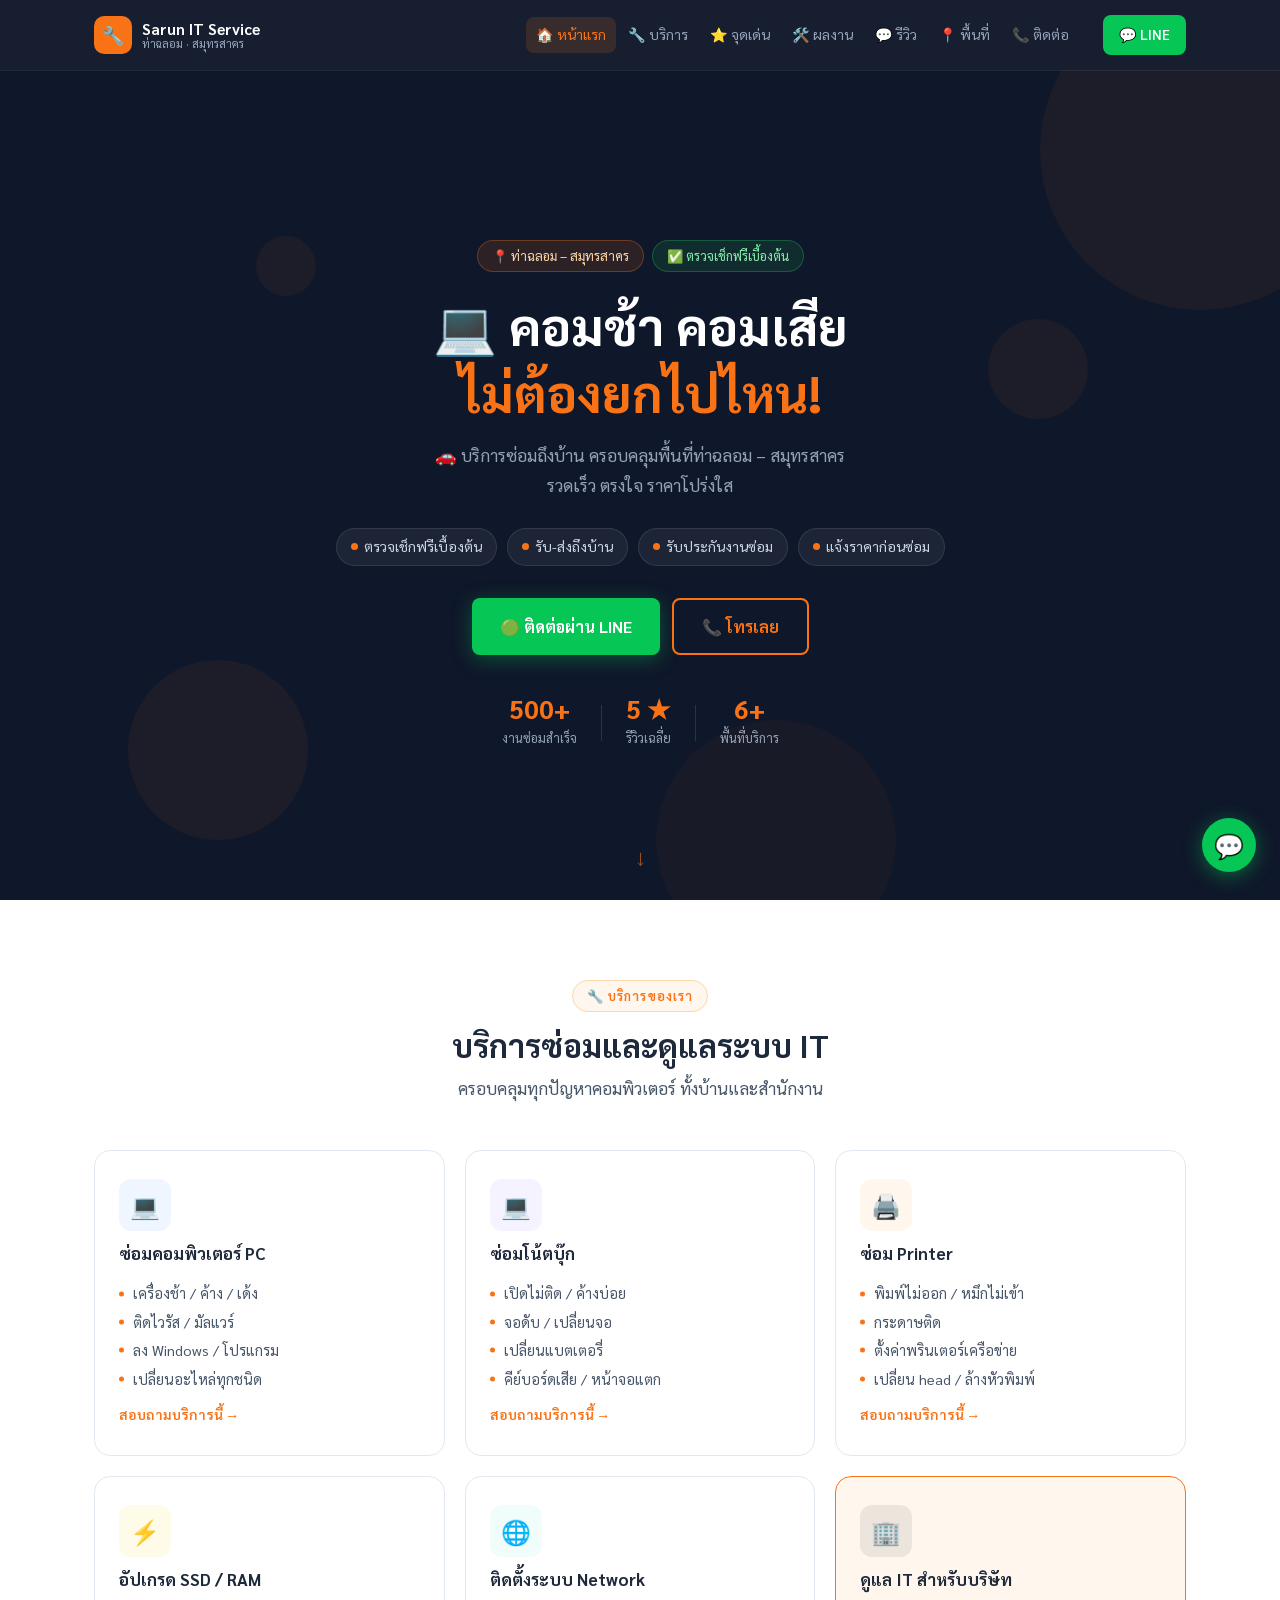
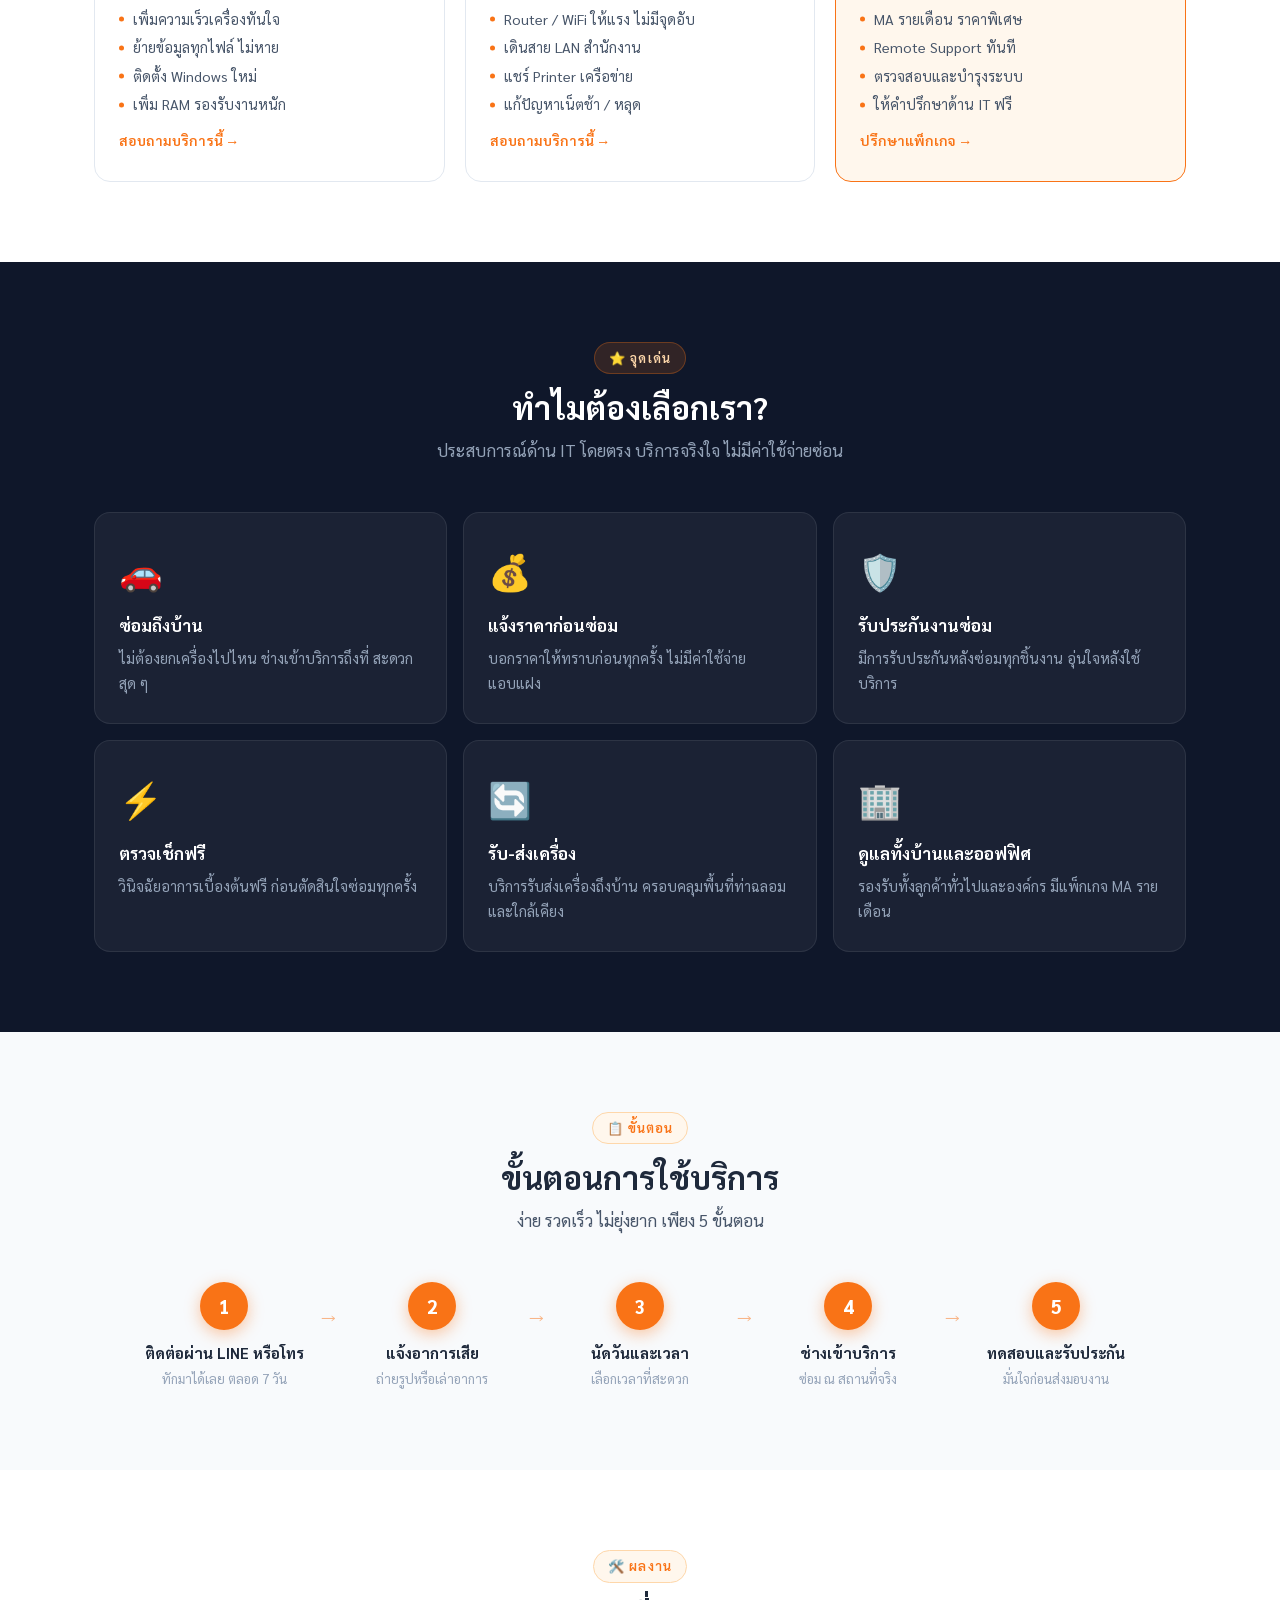
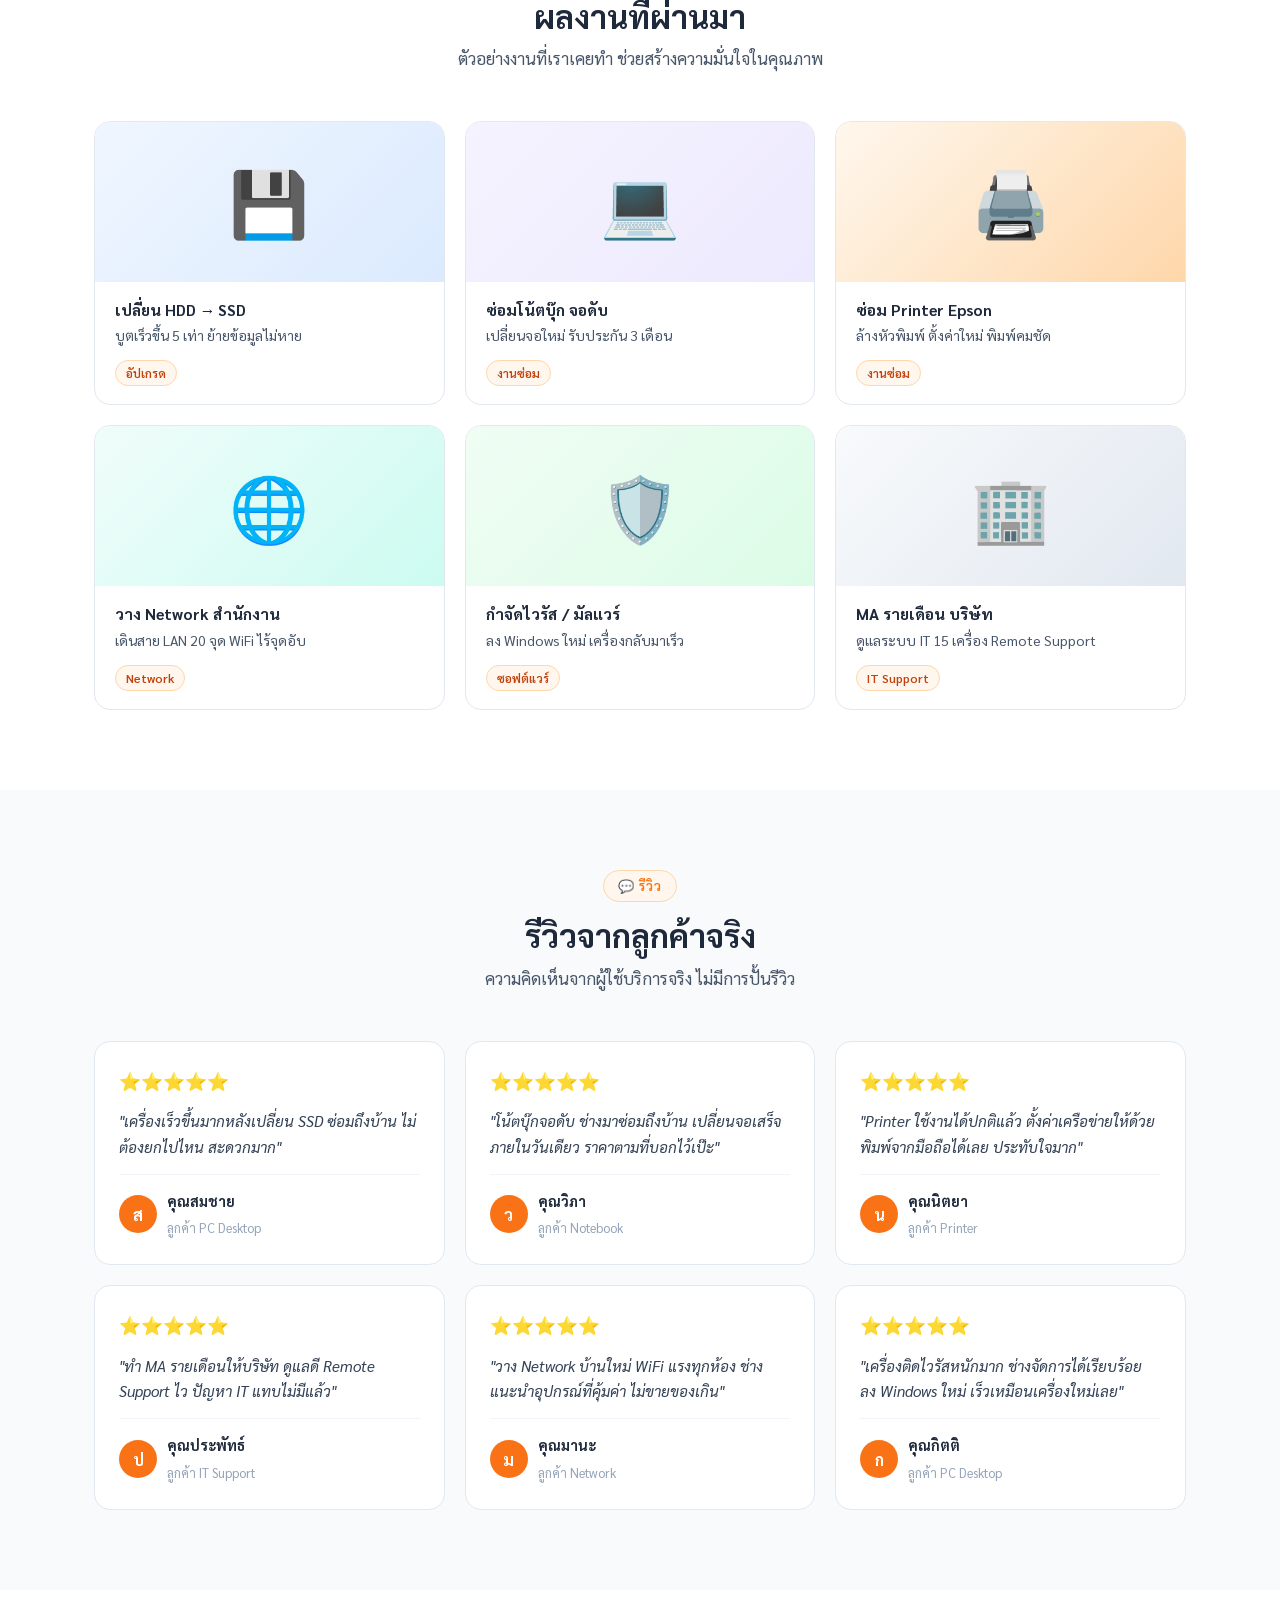
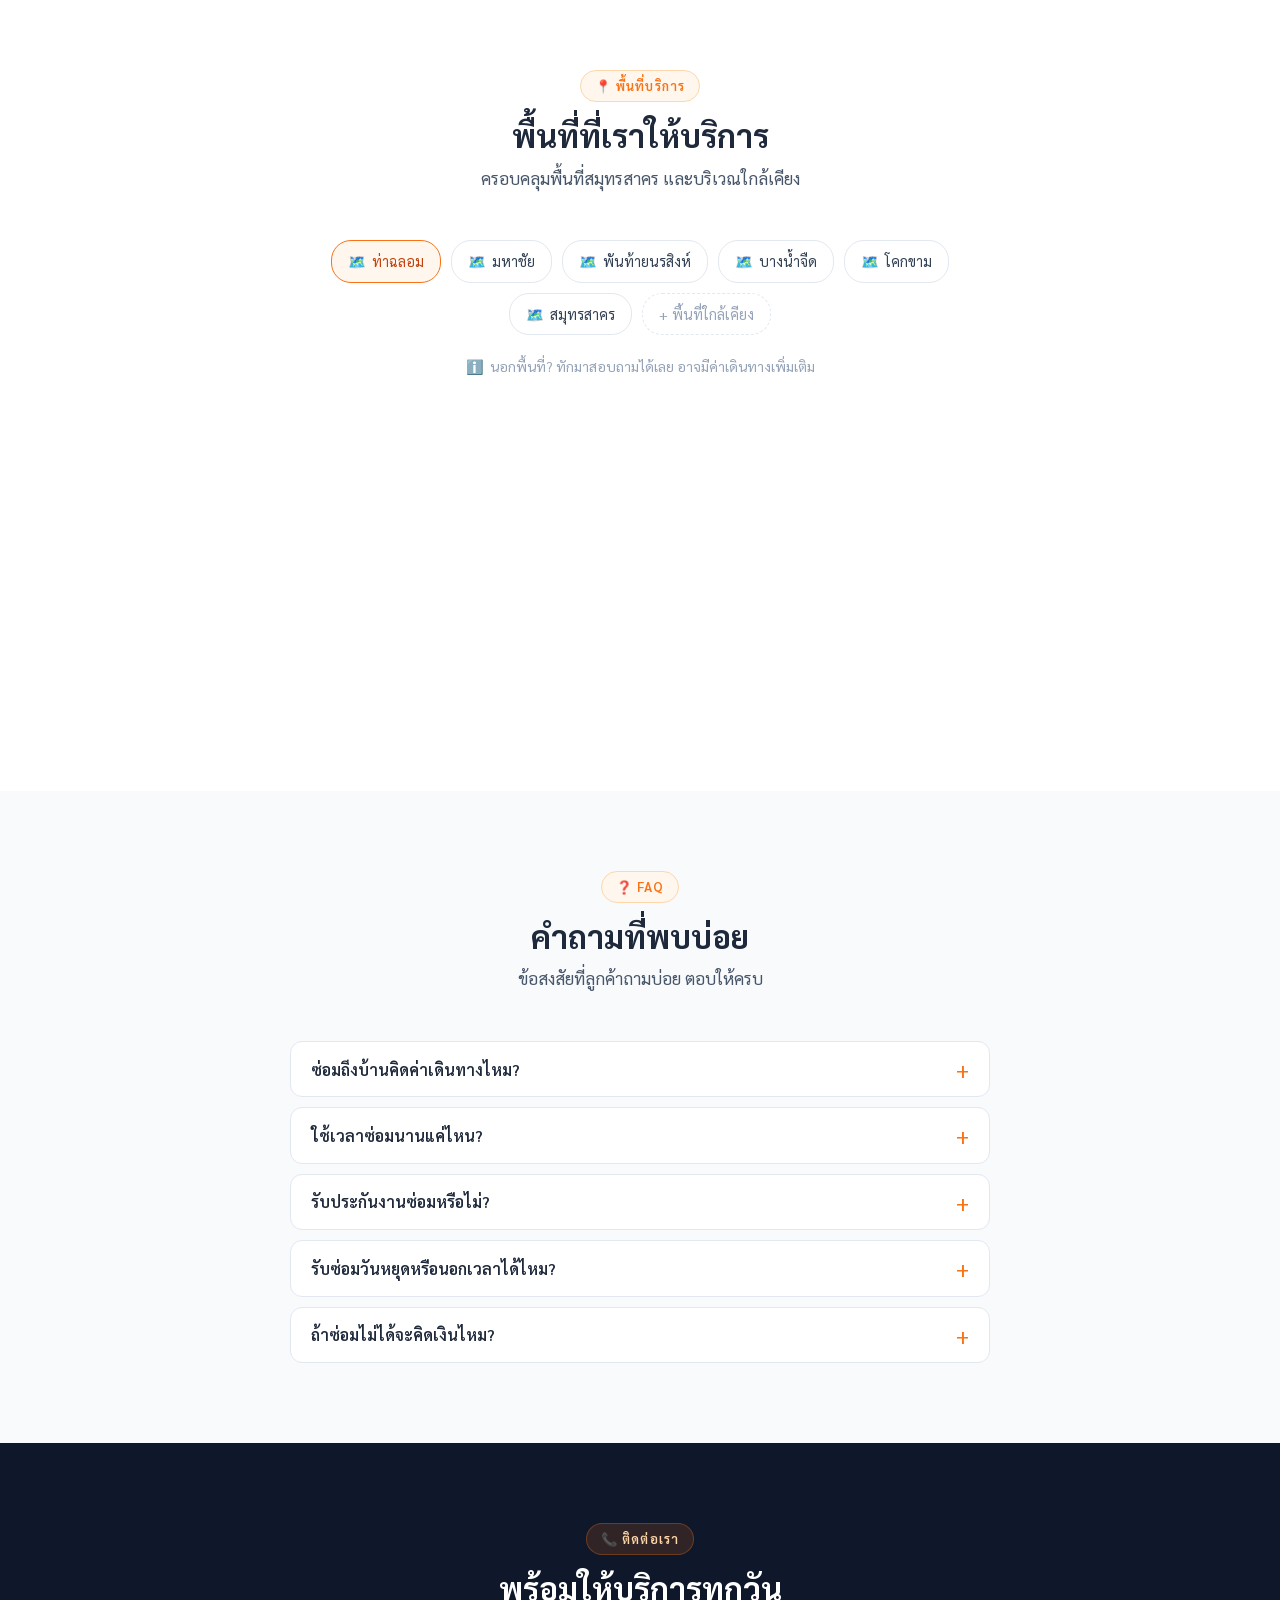
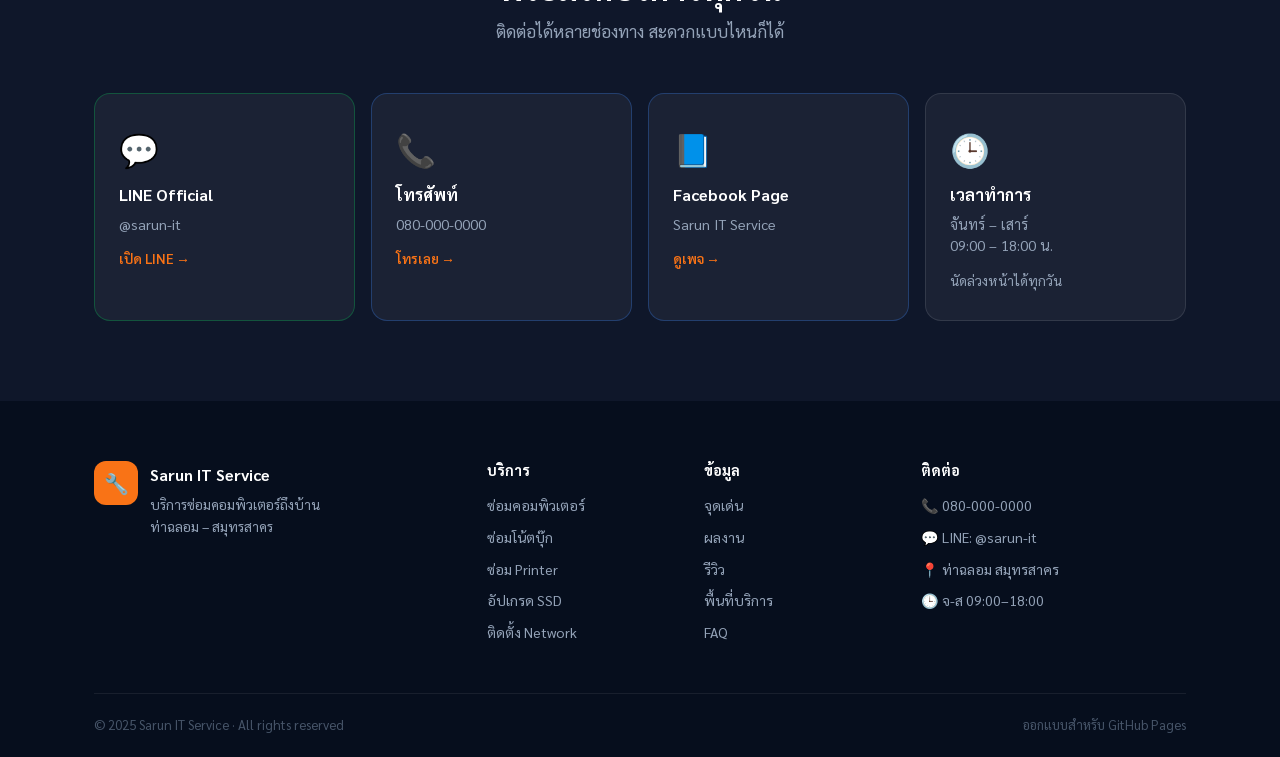
==== commit f289f988: "Add files via upload" ====
--- a/index.html
+++ b/index.html
@@ -3,627 +3,631 @@
 <head>
   <meta charset="UTF-8" />
   <meta name="viewport" content="width=device-width, initial-scale=1.0" />
-  <title>ท่าฉลอมคอมพิวเตอร์ – ซ่อม ขาย ครบวงจร</title>
+  <title>Sarun IT Service – ซ่อมคอม สมุทรสาคร ท่าฉลอม</title>
+
+  <!-- SEO Meta -->
+  <meta name="description" content="บริการซ่อมคอมพิวเตอร์ โน้ตบุ๊ก Printer ติดตั้ง Network ถึงบ้าน พื้นที่ท่าฉลอม – สมุทรสาคร ตรวจเช็กฟรี แจ้งราคาก่อนซ่อม รับประกันงาน" />
+  <meta name="keywords" content="ซ่อมคอม สมุทรสาคร, ซ่อมโน้ตบุ๊ก ท่าฉลอม, ซ่อม printer มหาชัย, ติดตั้ง network สมุทรสาคร, Sarun IT Service" />
+  <meta name="author" content="Sarun IT Service" />
+  <meta property="og:title" content="Sarun IT Service – ซ่อมคอมถึงบ้าน ท่าฉลอม สมุทรสาคร" />
+  <meta property="og:description" content="คอมช้า คอมเสีย ไม่ต้องยกไปไหน! บริการซ่อมถึงบ้าน ตรวจเช็กฟรี แจ้งราคาก่อนซ่อม รับประกันงาน" />
+  <meta property="og:type" content="website" />
+  <meta name="theme-color" content="#0F172A" />
+
+  <!-- Fonts -->
+  <link rel="preconnect" href="https://fonts.googleapis.com" />
+  <link href="https://fonts.googleapis.com/css2?family=Sarabun:wght@300;400;500;600;700&display=swap" rel="stylesheet" />
+
   <link rel="stylesheet" href="style.css" />
-  <link rel="preconnect" href="https://fonts.googleapis.com" />
-  <link href="https://fonts.googleapis.com/css2?family=Sarabun:wght@300;400;500;600;700;800&display=swap" rel="stylesheet" />
 </head>
 <body>
 
   <!-- ===== NAVBAR ===== -->
   <header class="navbar" id="navbar">
     <div class="nav-inner">
-      <div class="brand">
-        <img src="logo.jpg" alt="ท่าฉลอมคอมพิวเตอร์" class="nav-logo" id="navLogo" />
-        <span class="brand-name">ท่าฉลอมคอมพิวเตอร์</span>
-      </div>
-      <nav class="nav-tabs" id="navTabs">
-        <button class="tab-btn active" data-tab="home">🏠 หน้าหลัก</button>
-        <button class="tab-btn" data-tab="repair">🔧 งานซ่อม</button>
-        <button class="tab-btn" data-tab="network">🌐 เครือข่าย</button>
-        <button class="tab-btn" data-tab="software">💻 โปรแกรม</button>
-        <button class="tab-btn" data-tab="shop">🛒 ร้านค้า</button>
+      <a href="#hero" class="brand">
+        <div class="brand-icon">🔧</div>
+        <div class="brand-text">
+          <span class="brand-name">Sarun IT Service</span>
+          <span class="brand-sub">ท่าฉลอม · สมุทรสาคร</span>
+        </div>
+      </a>
+
+      <nav class="nav-links" id="navLinks" aria-label="เมนูหลัก">
+        <a href="#hero"     class="nav-link active">🏠 หน้าแรก</a>
+        <a href="#services" class="nav-link">🔧 บริการ</a>
+        <a href="#why"      class="nav-link">⭐ จุดเด่น</a>
+        <a href="#portfolio" class="nav-link">🛠️ ผลงาน</a>
+        <a href="#reviews"  class="nav-link">💬 รีวิว</a>
+        <a href="#area"     class="nav-link">📍 พื้นที่</a>
+        <a href="#contact"  class="nav-link">📞 ติดต่อ</a>
       </nav>
-      <button class="admin-btn" id="adminNavBtn" title="เข้าสู่ระบบ Admin">⚙️</button>
-      <button class="hamburger" id="hamburger" aria-label="เมนู">
+
+      <a href="https://line.me/ti/p/@sarun-it" class="btn-line-nav" target="_blank" rel="noopener">
+        💬 LINE
+      </a>
+
+      <button class="hamburger" id="hamburger" aria-label="เปิดเมนู" aria-expanded="false">
         <span></span><span></span><span></span>
       </button>
     </div>
   </header>
 
-  <main id="mainContent">
-
-    <!-- ===== HOME TAB ===== -->
-    <section class="tab-content active" id="tab-home">
-      <div class="hero" id="heroSection">
-        <div class="hero-bg-circles">
-          <div class="circle c1"></div>
-          <div class="circle c2"></div>
-        </div>
-        <div class="hero-content">
-          <img src="logo.jpg" alt="Logo" class="hero-logo" id="heroLogo" />
-          <h1 class="hero-title">ท่าฉลอมคอมพิวเตอร์</h1>
-          <p class="hero-tagline">งานซ่อมเราเน้น · งานโปรแกรมเราก็ถนัด<br/>ครบวงจรเรื่องไอที <span class="highlight">ต้องที่นี่ที่เดียว!</span></p>
-          <div class="hero-badges">
-            <span class="badge">📍 ท่าฉลอม – สมุทรสาคร</span>
-            <span class="badge">🚗 ซ่อมถึงบ้าน</span>
-            <span class="badge">✅ ปรึกษาฟรี</span>
-          </div>
-          <div class="hero-cta">
-            <a href="https://line.me" class="btn-primary" target="_blank">💬 ติดต่อเรา</a>
-            <button class="btn-secondary" onclick="switchTab('shop')">🛒 ดูสินค้า</button>
-          </div>
-        </div>
-      </div>
-
-      <!-- Home Video Section -->
-      <div class="section-wrapper" id="homeVideoSection" style="display:none">
-        <div class="section-label">🎬 วิดีโอแนะนำร้าน</div>
-        <div class="video-wrap" id="homeVideoWrap"></div>
-      </div>
-
-      <!-- Home Photo Gallery -->
-      <div class="section-wrapper" id="homeGallerySection" style="display:none">
-        <div class="section-label">📸 ผลงานของเรา</div>
-        <div class="gallery-grid" id="homeGallery"></div>
-      </div>
-
-      <div class="section-wrapper">
-        <div class="section-label">📋 เคสล่าสุด</div>
-        <div id="latestCasesWrap">
-          <!-- Rendered by JS -->
-        </div>
-      </div>
-
-      <div class="section-wrapper">
-        <div class="section-label">⚡ บริการหลัก</div>
-        <div class="quick-grid">
-          <div class="quick-card" onclick="switchTab('repair')"><div class="qc-icon">🖥️</div><div>ซ่อมคอม / โน้ตบุ๊ก</div></div>
-          <div class="quick-card" onclick="switchTab('repair')"><div class="qc-icon">🖨️</div><div>ซ่อม Printer</div></div>
-          <div class="quick-card" onclick="switchTab('network')"><div class="qc-icon">📡</div><div>วาง Network</div></div>
-          <div class="quick-card" onclick="switchTab('software')"><div class="qc-icon">⚙️</div><div>เขียนโปรแกรม</div></div>
-          <div class="quick-card" onclick="switchTab('repair')"><div class="qc-icon">💾</div><div>อัปเกรด SSD</div></div>
-          <div class="quick-card"><div class="qc-icon">🏠</div><div>ซ่อมถึงบ้าน</div></div>
-        </div>
-      </div>
-    </section>
-
-    <!-- ===== REPAIR TAB ===== -->
-    <section class="tab-content" id="tab-repair">
-      <div class="page-hero mini">
-        <h2>🔧 งานซ่อม</h2>
-        <p>คอมช้า คอมเสีย ไม่ต้องยกไปไหน! มีบริการซ่อมถึงบ้านในพื้นที่ท่าฉลอม – สมุทรสาคร</p>
-      </div>
-
-      <!-- Repair Video -->
-      <div class="section-wrapper" id="repairVideoSection" style="display:none">
-        <div class="section-label">🎬 วิดีโองานซ่อม</div>
-        <div class="video-wrap" id="repairVideoWrap"></div>
-      </div>
-
-      <!-- Repair Gallery -->
-      <div class="section-wrapper" id="repairGallerySection" style="display:none">
-        <div class="section-label">📸 ตัวอย่างงานซ่อม</div>
-        <div class="gallery-grid" id="repairGallery"></div>
-      </div>
-
-      <div class="section-wrapper">
-        <div class="service-list" id="repairServiceList">
-          <!-- Rendered by JS -->
-        </div>
-      </div>
-      <div class="section-wrapper">
-        <div class="free-check-banner">
-          <span>✅ ตรวจเช็ก / ให้คำปรึกษาฟรี ก่อนตัดสินใจ</span>
-          <a href="https://line.me" class="btn-primary small" target="_blank">นัดวันนี้</a>
-        </div>
-      </div>
-    </section>
-
-    <!-- ===== NETWORK TAB ===== -->
-    <section class="tab-content" id="tab-network">
-      <div class="page-hero mini">
-        <h2>🌐 บริการเครือข่าย</h2>
-        <p>แก้ปัญหาเน็ตช้า เน็ตหลุด วาง LAN ติดตั้ง WiFi ครอบคลุมทุกจุด</p>
-      </div>
-
-      <!-- Network Video -->
-      <div class="section-wrapper" id="networkVideoSection" style="display:none">
-        <div class="section-label">🎬 วิดีโองานเครือข่าย</div>
-        <div class="video-wrap" id="networkVideoWrap"></div>
-      </div>
-
-      <!-- Network Gallery -->
-      <div class="section-wrapper" id="networkGallerySection" style="display:none">
-        <div class="section-label">📸 ตัวอย่างงานเครือข่าย</div>
-        <div class="gallery-grid" id="networkGallery"></div>
-      </div>
-
-      <div class="section-wrapper">
-        <div class="net-cards" id="networkCardList">
-          <!-- Rendered by JS -->
-        </div>
-      </div>
-    </section>
-
-    <!-- ===== SOFTWARE TAB ===== -->
-    <section class="tab-content" id="tab-software">
-      <div class="page-hero mini">
-        <h2>💻 งานโปรแกรม</h2>
-        <p>รับเขียนโปรแกรมและระบบงานตามความต้องการ ครบจบที่เดียว</p>
-      </div>
-
-      <!-- Software Video -->
-      <div class="section-wrapper" id="softwareVideoSection" style="display:none">
-        <div class="section-label">🎬 วิดีโองานโปรแกรม</div>
-        <div class="video-wrap" id="softwareVideoWrap"></div>
-      </div>
-
-      <!-- Software Gallery -->
-      <div class="section-wrapper" id="softwareGallerySection" style="display:none">
-        <div class="section-label">📸 ตัวอย่างผลงาน</div>
-        <div class="gallery-grid" id="softwareGallery"></div>
-      </div>
-
-      <div class="section-wrapper">
-        <div class="soft-grid" id="softwareCardList">
-          <!-- Rendered by JS -->
-        </div>
-        <div class="free-check-banner" style="margin-top:2rem">
-          <span>💡 ปรึกษาความต้องการระบบฟรี ไม่มีข้อผูกมัด</span>
-          <a href="https://line.me" class="btn-primary small" target="_blank">ติดต่อเรา</a>
-        </div>
-      </div>
-    </section>
-
-    <!-- ===== SHOP TAB ===== -->
-    <section class="tab-content" id="tab-shop">
-      <div class="page-hero mini">
-        <h2>🛒 ร้านค้า – ท่าฉลอมคอมพิวเตอร์</h2>
-        <p>จำหน่ายอุปกรณ์คอมพิวเตอร์คุณภาพดี ราคาเป็นกันเอง</p>
-      </div>
-      <div class="section-wrapper">
-        <div class="cat-filter" id="catFilter">
-          <button class="cat-btn active" data-cat="all">ทั้งหมด</button>
-          <button class="cat-btn" data-cat="desktop">🖥️ PC Desktop</button>
-          <button class="cat-btn" data-cat="notebook">💻 Notebook</button>
-          <button class="cat-btn" data-cat="printer">🖨️ Printer</button>
-          <button class="cat-btn" data-cat="accessories">🖱️ อุปกรณ์เสริม</button>
-        </div>
-        <div class="product-grid" id="productGrid"></div>
-      </div>
-    </section>
-
-  </main>
+  <!-- ===== HERO ===== -->
+  <section class="hero" id="hero">
+    <div class="hero-particles" aria-hidden="true">
+      <span></span><span></span><span></span><span></span><span></span>
+    </div>
+    <div class="hero-inner">
+      <div class="hero-eyebrow">
+        <span class="badge-loc">📍 ท่าฉลอม – สมุทรสาคร</span>
+        <span class="badge-free">✅ ตรวจเช็กฟรีเบื้องต้น</span>
+      </div>
+      <h1 class="hero-title">
+        💻 คอมช้า คอมเสีย<br>
+        <span class="accent">ไม่ต้องยกไปไหน!</span>
+      </h1>
+      <p class="hero-desc">🚗 บริการซ่อมถึงบ้าน ครอบคลุมพื้นที่ท่าฉลอม – สมุทรสาคร<br>รวดเร็ว ตรงใจ ราคาโปร่งใส</p>
+
+      <div class="hero-checks">
+        <div class="check-item"><span class="check-dot"></span>ตรวจเช็กฟรีเบื้องต้น</div>
+        <div class="check-item"><span class="check-dot"></span>รับ-ส่งถึงบ้าน</div>
+        <div class="check-item"><span class="check-dot"></span>รับประกันงานซ่อม</div>
+        <div class="check-item"><span class="check-dot"></span>แจ้งราคาก่อนซ่อม</div>
+      </div>
+
+      <div class="hero-cta">
+        <a href="https://line.me/ti/p/@sarun-it" class="btn-primary" target="_blank" rel="noopener">
+          🟢 ติดต่อผ่าน LINE
+        </a>
+        <a href="tel:0800000000" class="btn-outline">
+          📞 โทรเลย
+        </a>
+      </div>
+
+      <div class="hero-stats">
+        <div class="stat-item">
+          <span class="stat-num">500+</span>
+          <span class="stat-label">งานซ่อมสำเร็จ</span>
+        </div>
+        <div class="stat-divider" aria-hidden="true"></div>
+        <div class="stat-item">
+          <span class="stat-num">5 ★</span>
+          <span class="stat-label">รีวิวเฉลี่ย</span>
+        </div>
+        <div class="stat-divider" aria-hidden="true"></div>
+        <div class="stat-item">
+          <span class="stat-num">6+</span>
+          <span class="stat-label">พื้นที่บริการ</span>
+        </div>
+      </div>
+    </div>
+    <div class="hero-scroll-hint" aria-hidden="true">
+      <span class="scroll-arrow">↓</span>
+    </div>
+  </section>
+
+  <!-- ===== SERVICES ===== -->
+  <section class="section" id="services">
+    <div class="container">
+      <div class="section-head">
+        <div class="eyebrow">🔧 บริการของเรา</div>
+        <h2>บริการซ่อมและดูแลระบบ IT</h2>
+        <p class="section-desc">ครอบคลุมทุกปัญหาคอมพิวเตอร์ ทั้งบ้านและสำนักงาน</p>
+      </div>
+
+      <div class="services-grid">
+
+        <div class="svc-card" data-aos>
+          <div class="svc-icon-wrap svc-blue">💻</div>
+          <h3>ซ่อมคอมพิวเตอร์ PC</h3>
+          <ul class="svc-list">
+            <li>เครื่องช้า / ค้าง / เด้ง</li>
+            <li>ติดไวรัส / มัลแวร์</li>
+            <li>ลง Windows / โปรแกรม</li>
+            <li>เปลี่ยนอะไหล่ทุกชนิด</li>
+          </ul>
+          <a href="https://line.me/ti/p/@sarun-it" class="svc-link" target="_blank" rel="noopener">สอบถามบริการนี้ →</a>
+        </div>
+
+        <div class="svc-card" data-aos>
+          <div class="svc-icon-wrap svc-purple">💻</div>
+          <h3>ซ่อมโน้ตบุ๊ก</h3>
+          <ul class="svc-list">
+            <li>เปิดไม่ติด / ค้างบ่อย</li>
+            <li>จอดับ / เปลี่ยนจอ</li>
+            <li>เปลี่ยนแบตเตอรี่</li>
+            <li>คีย์บอร์ดเสีย / หน้าจอแตก</li>
+          </ul>
+          <a href="https://line.me/ti/p/@sarun-it" class="svc-link" target="_blank" rel="noopener">สอบถามบริการนี้ →</a>
+        </div>
+
+        <div class="svc-card" data-aos>
+          <div class="svc-icon-wrap svc-orange">🖨️</div>
+          <h3>ซ่อม Printer</h3>
+          <ul class="svc-list">
+            <li>พิมพ์ไม่ออก / หมึกไม่เข้า</li>
+            <li>กระดาษติด</li>
+            <li>ตั้งค่าพรินเตอร์เครือข่าย</li>
+            <li>เปลี่ยน head / ล้างหัวพิมพ์</li>
+          </ul>
+          <a href="https://line.me/ti/p/@sarun-it" class="svc-link" target="_blank" rel="noopener">สอบถามบริการนี้ →</a>
+        </div>
+
+        <div class="svc-card" data-aos>
+          <div class="svc-icon-wrap svc-yellow">⚡</div>
+          <h3>อัปเกรด SSD / RAM</h3>
+          <ul class="svc-list">
+            <li>เพิ่มความเร็วเครื่องทันใจ</li>
+            <li>ย้ายข้อมูลทุกไฟล์ ไม่หาย</li>
+            <li>ติดตั้ง Windows ใหม่</li>
+            <li>เพิ่ม RAM รองรับงานหนัก</li>
+          </ul>
+          <a href="https://line.me/ti/p/@sarun-it" class="svc-link" target="_blank" rel="noopener">สอบถามบริการนี้ →</a>
+        </div>
+
+        <div class="svc-card" data-aos>
+          <div class="svc-icon-wrap svc-teal">🌐</div>
+          <h3>ติดตั้งระบบ Network</h3>
+          <ul class="svc-list">
+            <li>Router / WiFi ให้แรง ไม่มีจุดอับ</li>
+            <li>เดินสาย LAN สำนักงาน</li>
+            <li>แชร์ Printer เครือข่าย</li>
+            <li>แก้ปัญหาเน็ตช้า / หลุด</li>
+          </ul>
+          <a href="https://line.me/ti/p/@sarun-it" class="svc-link" target="_blank" rel="noopener">สอบถามบริการนี้ →</a>
+        </div>
+
+        <div class="svc-card svc-card--highlight" data-aos>
+          <div class="svc-icon-wrap svc-navy">🏢</div>
+          <h3>ดูแล IT สำหรับบริษัท</h3>
+          <ul class="svc-list">
+            <li>MA รายเดือน ราคาพิเศษ</li>
+            <li>Remote Support ทันที</li>
+            <li>ตรวจสอบและบำรุงระบบ</li>
+            <li>ให้คำปรึกษาด้าน IT ฟรี</li>
+          </ul>
+          <a href="https://line.me/ti/p/@sarun-it" class="svc-link" target="_blank" rel="noopener">ปรึกษาแพ็กเกจ →</a>
+        </div>
+
+      </div>
+    </div>
+  </section>
+
+  <!-- ===== WHY ===== -->
+  <section class="section section--dark" id="why">
+    <div class="container">
+      <div class="section-head section-head--light">
+        <div class="eyebrow eyebrow--light">⭐ จุดเด่น</div>
+        <h2>ทำไมต้องเลือกเรา?</h2>
+        <p class="section-desc section-desc--light">ประสบการณ์ด้าน IT โดยตรง บริการจริงใจ ไม่มีค่าใช้จ่ายซ่อน</p>
+      </div>
+
+      <div class="why-grid">
+        <div class="why-card" data-aos>
+          <div class="why-icon">🚗</div>
+          <h3>ซ่อมถึงบ้าน</h3>
+          <p>ไม่ต้องยกเครื่องไปไหน ช่างเข้าบริการถึงที่ สะดวกสุด ๆ</p>
+        </div>
+        <div class="why-card" data-aos>
+          <div class="why-icon">💰</div>
+          <h3>แจ้งราคาก่อนซ่อม</h3>
+          <p>บอกราคาให้ทราบก่อนทุกครั้ง ไม่มีค่าใช้จ่ายแอบแฝง</p>
+        </div>
+        <div class="why-card" data-aos>
+          <div class="why-icon">🛡️</div>
+          <h3>รับประกันงานซ่อม</h3>
+          <p>มีการรับประกันหลังซ่อมทุกชิ้นงาน อุ่นใจหลังใช้บริการ</p>
+        </div>
+        <div class="why-card" data-aos>
+          <div class="why-icon">⚡</div>
+          <h3>ตรวจเช็กฟรี</h3>
+          <p>วินิจฉัยอาการเบื้องต้นฟรี ก่อนตัดสินใจซ่อมทุกครั้ง</p>
+        </div>
+        <div class="why-card" data-aos>
+          <div class="why-icon">🔄</div>
+          <h3>รับ-ส่งเครื่อง</h3>
+          <p>บริการรับส่งเครื่องถึงบ้าน ครอบคลุมพื้นที่ท่าฉลอมและใกล้เคียง</p>
+        </div>
+        <div class="why-card" data-aos>
+          <div class="why-icon">🏢</div>
+          <h3>ดูแลทั้งบ้านและออฟฟิศ</h3>
+          <p>รองรับทั้งลูกค้าทั่วไปและองค์กร มีแพ็กเกจ MA รายเดือน</p>
+        </div>
+      </div>
+    </div>
+  </section>
+
+  <!-- ===== HOW IT WORKS ===== -->
+  <section class="section section--gray" id="steps">
+    <div class="container">
+      <div class="section-head">
+        <div class="eyebrow">📋 ขั้นตอน</div>
+        <h2>ขั้นตอนการใช้บริการ</h2>
+        <p class="section-desc">ง่าย รวดเร็ว ไม่ยุ่งยาก เพียง 5 ขั้นตอน</p>
+      </div>
+
+      <div class="steps-track">
+        <div class="step-item" data-aos>
+          <div class="step-num">1</div>
+          <div class="step-body">
+            <h4>ติดต่อผ่าน LINE หรือโทร</h4>
+            <p>ทักมาได้เลย ตลอด 7 วัน</p>
+          </div>
+        </div>
+        <div class="step-arrow" aria-hidden="true">→</div>
+        <div class="step-item" data-aos>
+          <div class="step-num">2</div>
+          <div class="step-body">
+            <h4>แจ้งอาการเสีย</h4>
+            <p>ถ่ายรูปหรือเล่าอาการ</p>
+          </div>
+        </div>
+        <div class="step-arrow" aria-hidden="true">→</div>
+        <div class="step-item" data-aos>
+          <div class="step-num">3</div>
+          <div class="step-body">
+            <h4>นัดวันและเวลา</h4>
+            <p>เลือกเวลาที่สะดวก</p>
+          </div>
+        </div>
+        <div class="step-arrow" aria-hidden="true">→</div>
+        <div class="step-item" data-aos>
+          <div class="step-num">4</div>
+          <div class="step-body">
+            <h4>ช่างเข้าบริการ</h4>
+            <p>ซ่อม ณ สถานที่จริง</p>
+          </div>
+        </div>
+        <div class="step-arrow" aria-hidden="true">→</div>
+        <div class="step-item" data-aos>
+          <div class="step-num">5</div>
+          <div class="step-body">
+            <h4>ทดสอบและรับประกัน</h4>
+            <p>มั่นใจก่อนส่งมอบงาน</p>
+          </div>
+        </div>
+      </div>
+    </div>
+  </section>
+
+  <!-- ===== PORTFOLIO ===== -->
+  <section class="section" id="portfolio">
+    <div class="container">
+      <div class="section-head">
+        <div class="eyebrow">🛠️ ผลงาน</div>
+        <h2>ผลงานที่ผ่านมา</h2>
+        <p class="section-desc">ตัวอย่างงานที่เราเคยทำ ช่วยสร้างความมั่นใจในคุณภาพ</p>
+      </div>
+
+      <div class="portfolio-grid">
+        <div class="port-card" data-aos>
+          <div class="port-img port-img--ssd">
+            <span class="port-emoji">💾</span>
+          </div>
+          <div class="port-info">
+            <h4>เปลี่ยน HDD → SSD</h4>
+            <p>บูตเร็วขึ้น 5 เท่า ย้ายข้อมูลไม่หาย</p>
+            <span class="port-tag">อัปเกรด</span>
+          </div>
+        </div>
+        <div class="port-card" data-aos>
+          <div class="port-img port-img--nb">
+            <span class="port-emoji">💻</span>
+          </div>
+          <div class="port-info">
+            <h4>ซ่อมโน้ตบุ๊ก จอดับ</h4>
+            <p>เปลี่ยนจอใหม่ รับประกัน 3 เดือน</p>
+            <span class="port-tag">งานซ่อม</span>
+          </div>
+        </div>
+        <div class="port-card" data-aos>
+          <div class="port-img port-img--printer">
+            <span class="port-emoji">🖨️</span>
+          </div>
+          <div class="port-info">
+            <h4>ซ่อม Printer Epson</h4>
+            <p>ล้างหัวพิมพ์ ตั้งค่าใหม่ พิมพ์คมชัด</p>
+            <span class="port-tag">งานซ่อม</span>
+          </div>
+        </div>
+        <div class="port-card" data-aos>
+          <div class="port-img port-img--network">
+            <span class="port-emoji">🌐</span>
+          </div>
+          <div class="port-info">
+            <h4>วาง Network สำนักงาน</h4>
+            <p>เดินสาย LAN 20 จุด WiFi ไร้จุดอับ</p>
+            <span class="port-tag">Network</span>
+          </div>
+        </div>
+        <div class="port-card" data-aos>
+          <div class="port-img port-img--virus">
+            <span class="port-emoji">🛡️</span>
+          </div>
+          <div class="port-info">
+            <h4>กำจัดไวรัส / มัลแวร์</h4>
+            <p>ลง Windows ใหม่ เครื่องกลับมาเร็ว</p>
+            <span class="port-tag">ซอฟต์แวร์</span>
+          </div>
+        </div>
+        <div class="port-card" data-aos>
+          <div class="port-img port-img--ma">
+            <span class="port-emoji">🏢</span>
+          </div>
+          <div class="port-info">
+            <h4>MA รายเดือน บริษัท</h4>
+            <p>ดูแลระบบ IT 15 เครื่อง Remote Support</p>
+            <span class="port-tag">IT Support</span>
+          </div>
+        </div>
+      </div>
+    </div>
+  </section>
+
+  <!-- ===== REVIEWS ===== -->
+  <section class="section section--gray" id="reviews">
+    <div class="container">
+      <div class="section-head">
+        <div class="eyebrow">💬 รีวิว</div>
+        <h2>รีวิวจากลูกค้าจริง</h2>
+        <p class="section-desc">ความคิดเห็นจากผู้ใช้บริการจริง ไม่มีการปั้นรีวิว</p>
+      </div>
+
+      <div class="reviews-grid">
+        <div class="review-card" data-aos>
+          <div class="review-stars">⭐⭐⭐⭐⭐</div>
+          <blockquote>"เครื่องเร็วขึ้นมากหลังเปลี่ยน SSD ซ่อมถึงบ้าน ไม่ต้องยกไปไหน สะดวกมาก"</blockquote>
+          <div class="review-author">
+            <div class="review-avatar">ส</div>
+            <div>
+              <strong>คุณสมชาย</strong>
+              <span>ลูกค้า PC Desktop</span>
+            </div>
+          </div>
+        </div>
+        <div class="review-card" data-aos>
+          <div class="review-stars">⭐⭐⭐⭐⭐</div>
+          <blockquote>"โน้ตบุ๊กจอดับ ช่างมาซ่อมถึงบ้าน เปลี่ยนจอเสร็จภายในวันเดียว ราคาตามที่บอกไว้เป๊ะ"</blockquote>
+          <div class="review-author">
+            <div class="review-avatar">ว</div>
+            <div>
+              <strong>คุณวิภา</strong>
+              <span>ลูกค้า Notebook</span>
+            </div>
+          </div>
+        </div>
+        <div class="review-card" data-aos>
+          <div class="review-stars">⭐⭐⭐⭐⭐</div>
+          <blockquote>"Printer ใช้งานได้ปกติแล้ว ตั้งค่าเครือข่ายให้ด้วย พิมพ์จากมือถือได้เลย ประทับใจมาก"</blockquote>
+          <div class="review-author">
+            <div class="review-avatar">น</div>
+            <div>
+              <strong>คุณนิตยา</strong>
+              <span>ลูกค้า Printer</span>
+            </div>
+          </div>
+        </div>
+        <div class="review-card" data-aos>
+          <div class="review-stars">⭐⭐⭐⭐⭐</div>
+          <blockquote>"ทำ MA รายเดือนให้บริษัท ดูแลดี Remote Support ไว ปัญหา IT แทบไม่มีแล้ว"</blockquote>
+          <div class="review-author">
+            <div class="review-avatar">ป</div>
+            <div>
+              <strong>คุณประพัทธ์</strong>
+              <span>ลูกค้า IT Support</span>
+            </div>
+          </div>
+        </div>
+        <div class="review-card" data-aos>
+          <div class="review-stars">⭐⭐⭐⭐⭐</div>
+          <blockquote>"วาง Network บ้านใหม่ WiFi แรงทุกห้อง ช่างแนะนำอุปกรณ์ที่คุ้มค่า ไม่ขายของเกิน"</blockquote>
+          <div class="review-author">
+            <div class="review-avatar">ม</div>
+            <div>
+              <strong>คุณมานะ</strong>
+              <span>ลูกค้า Network</span>
+            </div>
+          </div>
+        </div>
+        <div class="review-card" data-aos>
+          <div class="review-stars">⭐⭐⭐⭐⭐</div>
+          <blockquote>"เครื่องติดไวรัสหนักมาก ช่างจัดการได้เรียบร้อย ลง Windows ใหม่ เร็วเหมือนเครื่องใหม่เลย"</blockquote>
+          <div class="review-author">
+            <div class="review-avatar">ก</div>
+            <div>
+              <strong>คุณกิตติ</strong>
+              <span>ลูกค้า PC Desktop</span>
+            </div>
+          </div>
+        </div>
+      </div>
+    </div>
+  </section>
+
+  <!-- ===== AREA ===== -->
+  <section class="section" id="area">
+    <div class="container">
+      <div class="section-head">
+        <div class="eyebrow">📍 พื้นที่บริการ</div>
+        <h2>พื้นที่ที่เราให้บริการ</h2>
+        <p class="section-desc">ครอบคลุมพื้นที่สมุทรสาคร และบริเวณใกล้เคียง</p>
+      </div>
+
+      <div class="area-map-wrap">
+        <div class="area-pills">
+          <div class="area-pill active"><span>🗺️</span> ท่าฉลอม</div>
+          <div class="area-pill"><span>🗺️</span> มหาชัย</div>
+          <div class="area-pill"><span>🗺️</span> พันท้ายนรสิงห์</div>
+          <div class="area-pill"><span>🗺️</span> บางน้ำจืด</div>
+          <div class="area-pill"><span>🗺️</span> โคกขาม</div>
+          <div class="area-pill"><span>🗺️</span> สมุทรสาคร</div>
+          <div class="area-pill area-pill--more">+ พื้นที่ใกล้เคียง</div>
+        </div>
+        <div class="area-note">
+          <span class="note-icon">ℹ️</span>
+          <span>นอกพื้นที่? ทักมาสอบถามได้เลย อาจมีค่าเดินทางเพิ่มเติม</span>
+        </div>
+        <!-- Google Maps Embed -->
+        <div class="map-embed">
+          <iframe
+            src="https://www.google.com/maps/embed?pb=!1m18!1m12!1m3!1d31146.73!2d100.28!3d13.54!2m3!1f0!2f0!3f0!3m2!1i1024!2i768!4f13.1!3m3!1m2!1s0x30e2b0f8b4b4b4b5%3A0x0!2z4Lii4Liq4LiB4Liy4Lij!5e0!3m2!1sth!2sth!4v1234567890"
+            width="100%" height="300" style="border:0;border-radius:12px"
+            allowfullscreen="" loading="lazy"
+            referrerpolicy="no-referrer-when-downgrade"
+            title="แผนที่ท่าฉลอม สมุทรสาคร">
+          </iframe>
+        </div>
+      </div>
+    </div>
+  </section>
+
+  <!-- ===== FAQ ===== -->
+  <section class="section section--gray" id="faq">
+    <div class="container">
+      <div class="section-head">
+        <div class="eyebrow">❓ FAQ</div>
+        <h2>คำถามที่พบบ่อย</h2>
+        <p class="section-desc">ข้อสงสัยที่ลูกค้าถามบ่อย ตอบให้ครบ</p>
+      </div>
+
+      <div class="faq-list">
+        <div class="faq-item" data-aos>
+          <button class="faq-q" aria-expanded="false">
+            <span>ซ่อมถึงบ้านคิดค่าเดินทางไหม?</span>
+            <span class="faq-arrow">+</span>
+          </button>
+          <div class="faq-a" hidden>
+            ฟรีในพื้นที่ท่าฉลอม – สมุทรสาคร และบริเวณใกล้เคียง สำหรับพื้นที่ไกลออกไปอาจมีค่าเดินทางเพิ่มเล็กน้อย แต่จะแจ้งให้ทราบก่อนทุกครั้ง
+          </div>
+        </div>
+        <div class="faq-item" data-aos>
+          <button class="faq-q" aria-expanded="false">
+            <span>ใช้เวลาซ่อมนานแค่ไหน?</span>
+            <span class="faq-arrow">+</span>
+          </button>
+          <div class="faq-a" hidden>
+            ขึ้นอยู่กับประเภทงาน งานทั่วไปอย่างลง Windows หรือกำจัดไวรัสใช้เวลา 1–3 ชั่วโมง งานเปลี่ยนอะไหล่อาจใช้เวลา 1–2 วัน (รอชิ้นส่วน) จะแจ้งระยะเวลาก่อนเริ่มงานทุกครั้ง
+          </div>
+        </div>
+        <div class="faq-item" data-aos>
+          <button class="faq-q" aria-expanded="false">
+            <span>รับประกันงานซ่อมหรือไม่?</span>
+            <span class="faq-arrow">+</span>
+          </button>
+          <div class="faq-a" hidden>
+            รับประกันงานซ่อมทุกชิ้นงาน ระยะเวลารับประกันขึ้นอยู่กับประเภทงาน เช่น งานซอฟต์แวร์รับประกัน 30 วัน งานเปลี่ยนอะไหล่รับประกัน 90 วัน จะแจ้งเงื่อนไขให้ทราบก่อนทุกครั้ง
+          </div>
+        </div>
+        <div class="faq-item" data-aos>
+          <button class="faq-q" aria-expanded="false">
+            <span>รับซ่อมวันหยุดหรือนอกเวลาได้ไหม?</span>
+            <span class="faq-arrow">+</span>
+          </button>
+          <div class="faq-a" hidden>
+            รับบริการตามนัดหมาย รวมถึงวันหยุดและนอกเวลาทำการ ขึ้นอยู่กับตารางนัดหมาย ทักมาสอบถามล่วงหน้าได้เลยครับ
+          </div>
+        </div>
+        <div class="faq-item" data-aos>
+          <button class="faq-q" aria-expanded="false">
+            <span>ถ้าซ่อมไม่ได้จะคิดเงินไหม?</span>
+            <span class="faq-arrow">+</span>
+          </button>
+          <div class="faq-a" hidden>
+            ไม่คิดค่าตรวจเช็กเบื้องต้น หากซ่อมไม่ได้หรือซ่อมแล้วไม่คุ้ม จะแจ้งให้ทราบพร้อมเสนอทางเลือกอื่น โดยไม่คิดค่าบริการตรวจ
+          </div>
+        </div>
+      </div>
+    </div>
+  </section>
+
+  <!-- ===== CONTACT ===== -->
+  <section class="section section--dark" id="contact">
+    <div class="container">
+      <div class="section-head section-head--light">
+        <div class="eyebrow eyebrow--light">📞 ติดต่อเรา</div>
+        <h2>พร้อมให้บริการทุกวัน</h2>
+        <p class="section-desc section-desc--light">ติดต่อได้หลายช่องทาง สะดวกแบบไหนก็ได้</p>
+      </div>
+
+      <div class="contact-grid">
+        <a href="https://line.me/ti/p/@sarun-it" class="contact-card contact-card--line" target="_blank" rel="noopener">
+          <div class="contact-icon">💬</div>
+          <h3>LINE Official</h3>
+          <p>@sarun-it</p>
+          <span class="contact-action">เปิด LINE →</span>
+        </a>
+        <a href="tel:0800000000" class="contact-card contact-card--tel">
+          <div class="contact-icon">📞</div>
+          <h3>โทรศัพท์</h3>
+          <p>080-000-0000</p>
+          <span class="contact-action">โทรเลย →</span>
+        </a>
+        <a href="https://facebook.com/sarun-it" class="contact-card contact-card--fb" target="_blank" rel="noopener">
+          <div class="contact-icon">📘</div>
+          <h3>Facebook Page</h3>
+          <p>Sarun IT Service</p>
+          <span class="contact-action">ดูเพจ →</span>
+        </a>
+        <div class="contact-card contact-card--hours">
+          <div class="contact-icon">🕒</div>
+          <h3>เวลาทำการ</h3>
+          <p>จันทร์ – เสาร์<br>09:00 – 18:00 น.</p>
+          <span class="contact-action contact-action--muted">นัดล่วงหน้าได้ทุกวัน</span>
+        </div>
+      </div>
+    </div>
+  </section>
 
   <!-- ===== FOOTER ===== -->
   <footer class="footer">
-    <div class="footer-inner">
-      <div class="footer-brand">
-        <img src="logo.jpg" alt="Logo" class="footer-logo" id="footerLogo" />
-        <div>
-          <strong>ท่าฉลอมคอมพิวเตอร์</strong>
-          <p>ท่าฉลอม – สมุทรสาคร</p>
-        </div>
-      </div>
-      <div class="footer-links">
-        <p>📞 ติดต่อสอบถาม</p>
-        <p>💬 Line: @tachalom</p>
-        <p>🕐 เปิด จ-ส 09:00–18:00</p>
-      </div>
-      <div class="footer-note">
-        <p>© 2025 ท่าฉลอมคอมพิวเตอร์</p>
-        <p>All rights reserved.</p>
+    <div class="container">
+      <div class="footer-inner">
+        <div class="footer-brand">
+          <div class="brand-icon brand-icon--sm">🔧</div>
+          <div>
+            <strong>Sarun IT Service</strong>
+            <p>บริการซ่อมคอมพิวเตอร์ถึงบ้าน<br>ท่าฉลอม – สมุทรสาคร</p>
+          </div>
+        </div>
+        <div class="footer-links-col">
+          <h5>บริการ</h5>
+          <a href="#services">ซ่อมคอมพิวเตอร์</a>
+          <a href="#services">ซ่อมโน้ตบุ๊ก</a>
+          <a href="#services">ซ่อม Printer</a>
+          <a href="#services">อัปเกรด SSD</a>
+          <a href="#services">ติดตั้ง Network</a>
+        </div>
+        <div class="footer-links-col">
+          <h5>ข้อมูล</h5>
+          <a href="#why">จุดเด่น</a>
+          <a href="#portfolio">ผลงาน</a>
+          <a href="#reviews">รีวิว</a>
+          <a href="#area">พื้นที่บริการ</a>
+          <a href="#faq">FAQ</a>
+        </div>
+        <div class="footer-contact-col">
+          <h5>ติดต่อ</h5>
+          <p>📞 080-000-0000</p>
+          <p>💬 LINE: @sarun-it</p>
+          <p>📍 ท่าฉลอม สมุทรสาคร</p>
+          <p>🕒 จ-ส 09:00–18:00</p>
+        </div>
+      </div>
+      <div class="footer-bottom">
+        <p>© 2025 Sarun IT Service · All rights reserved</p>
+        <p>ออกแบบสำหรับ GitHub Pages</p>
       </div>
     </div>
   </footer>
 
-  <!-- ===== ADMIN LOGIN MODAL ===== -->
-  <div class="modal-overlay" id="loginModal">
-    <div class="modal-box">
-      <div class="modal-header">
-        <img src="logo.jpg" alt="Logo" class="modal-logo" />
-        <h3>เข้าสู่ระบบ Admin</h3>
-        <p>ท่าฉลอมคอมพิวเตอร์</p>
-      </div>
-      <div class="modal-body">
-        <div class="form-group">
-          <label>ชื่อผู้ใช้</label>
-          <input type="text" id="loginUser" placeholder="admin" autocomplete="username" />
-        </div>
-        <div class="form-group">
-          <label>รหัสผ่าน</label>
-          <div class="pw-wrap">
-            <input type="password" id="loginPass" placeholder="••••••••" autocomplete="current-password" />
-            <button class="pw-toggle" onclick="togglePw('loginPass', this)">👁️</button>
-          </div>
-        </div>
-        <div class="form-error" id="loginError"></div>
-        <button class="btn-primary full" onclick="doLogin()">เข้าสู่ระบบ</button>
-        <button class="btn-ghost full" onclick="closeModal('loginModal')" style="margin-top:.5rem">ยกเลิก</button>
-      </div>
-    </div>
-  </div>
-
-  <!-- ===== ADMIN PANEL ===== -->
-  <div class="modal-overlay" id="adminPanel">
-    <div class="modal-box wide">
-      <div class="admin-header">
-        <div class="admin-title">
-          <span class="admin-badge">⚙️ Admin Panel</span>
-          <h3 id="adminPanelTitle">จัดการสินค้า</h3>
-        </div>
-        <div class="admin-header-actions">
-          <button class="btn-danger small" onclick="doLogout()">ออกจากระบบ</button>
-          <button class="modal-close" onclick="closeModal('adminPanel')">✕</button>
-        </div>
-      </div>
-
-      <!-- Admin Sub-tabs -->
-      <div class="admin-subtabs">
-        <button class="admin-tab-btn active" data-section="products" onclick="switchAdminSection('products')">🛒 สินค้า</button>
-        <button class="admin-tab-btn" data-section="repair" onclick="switchAdminSection('repair')">🔧 งานซ่อม</button>
-        <button class="admin-tab-btn" data-section="network" onclick="switchAdminSection('network')">🌐 เครือข่าย</button>
-        <button class="admin-tab-btn" data-section="software" onclick="switchAdminSection('software')">💻 โปรแกรม</button>
-        <button class="admin-tab-btn" data-section="media" onclick="switchAdminSection('media')">🖼️ รูป/วิดีโอ</button>
-      </div>
-
-      <!-- SECTION: Products -->
-      <div class="admin-section active" id="admin-products">
-        <div class="admin-section-toolbar">
-          <button class="btn-primary small" onclick="openProductForm()">+ เพิ่มสินค้าใหม่</button>
-        </div>
-        <div class="admin-stats" id="adminStats"></div>
-        <div class="admin-table-wrap">
-          <table class="admin-table" id="adminTable">
-            <thead>
-              <tr>
-                <th>รูป/ไอคอน</th>
-                <th>ชื่อสินค้า</th>
-                <th>หมวดหมู่</th>
-                <th>รายละเอียด</th>
-                <th>ราคา</th>
-                <th>สถานะ</th>
-                <th>จัดการ</th>
-              </tr>
-            </thead>
-            <tbody id="adminTableBody"></tbody>
-          </table>
-        </div>
-        <div class="pw-section">
-          <h4>🔑 เปลี่ยนรหัสผ่าน Admin</h4>
-          <div class="pw-change-row">
-            <div class="pw-wrap">
-              <input type="password" id="newPw1" placeholder="รหัสผ่านใหม่" />
-              <button class="pw-toggle" onclick="togglePw('newPw1', this)">👁️</button>
-            </div>
-            <div class="pw-wrap">
-              <input type="password" id="newPw2" placeholder="ยืนยันรหัสผ่านใหม่" />
-              <button class="pw-toggle" onclick="togglePw('newPw2', this)">👁️</button>
-            </div>
-            <button class="btn-primary small" onclick="changePassword()">บันทึก</button>
-          </div>
-          <div class="form-error" id="pwError"></div>
-        </div>
-      </div>
-
-      <!-- SECTION: Repair Items -->
-      <div class="admin-section" id="admin-repair">
-        <div class="admin-section-toolbar">
-          <button class="btn-primary small" onclick="openServiceForm('repair')">+ เพิ่มรายการซ่อม</button>
-        </div>
-        <div class="admin-table-wrap">
-          <table class="admin-table">
-            <thead>
-              <tr><th>#</th><th>หัวข้อ</th><th>รายละเอียด</th><th>จัดการ</th></tr>
-            </thead>
-            <tbody id="repairTableBody"></tbody>
-          </table>
-        </div>
-      </div>
-
-      <!-- SECTION: Network Items -->
-      <div class="admin-section" id="admin-network">
-        <div class="admin-section-toolbar">
-          <button class="btn-primary small" onclick="openServiceForm('network')">+ เพิ่มบริการเครือข่าย</button>
-        </div>
-        <div class="admin-table-wrap">
-          <table class="admin-table">
-            <thead>
-              <tr><th>ไอคอน</th><th>หัวข้อ</th><th>รายละเอียด</th><th>จัดการ</th></tr>
-            </thead>
-            <tbody id="networkTableBody"></tbody>
-          </table>
-        </div>
-      </div>
-
-      <!-- SECTION: Software Items -->
-      <div class="admin-section" id="admin-software">
-        <div class="admin-section-toolbar">
-          <button class="btn-primary small" onclick="openServiceForm('software')">+ เพิ่มบริการโปรแกรม</button>
-        </div>
-        <div class="admin-table-wrap">
-          <table class="admin-table">
-            <thead>
-              <tr><th>ไอคอน</th><th>หัวข้อ</th><th>รายละเอียด</th><th>จัดการ</th></tr>
-            </thead>
-            <tbody id="softwareTableBody"></tbody>
-          </table>
-        </div>
-      </div>
-
-      <!-- SECTION: Media (Images & Videos) -->
-      <div class="admin-section" id="admin-media">
-        <div class="admin-media-grid">
-
-          <!-- Logo -->
-          <div class="media-card">
-            <h4>🖼️ โลโก้ร้าน</h4>
-            <img id="previewLogo" src="logo.jpg" class="media-preview-img" alt="Logo Preview" />
-            <label class="upload-label">
-              <input type="file" accept="image/*" onchange="uploadMedia('logo', this)" />
-              📂 เปลี่ยนโลโก้
-            </label>
-          </div>
-
-          <!-- Home Page Gallery -->
-          <div class="media-card">
-            <h4>📸 แกลเลอรี่หน้าหลัก</h4>
-            <div class="mini-gallery" id="adminHomeGallery"></div>
-            <label class="upload-label">
-              <input type="file" accept="image/*" multiple onchange="uploadGallery('home', this)" />
-              📂 เพิ่มรูปภาพ
-            </label>
-          </div>
-
-          <!-- Repair Gallery -->
-          <div class="media-card">
-            <h4>📸 รูปงานซ่อม</h4>
-            <div class="mini-gallery" id="adminRepairGallery"></div>
-            <label class="upload-label">
-              <input type="file" accept="image/*" multiple onchange="uploadGallery('repair', this)" />
-              📂 เพิ่มรูปภาพ
-            </label>
-          </div>
-
-          <!-- Network Gallery -->
-          <div class="media-card">
-            <h4>📸 รูปงานเครือข่าย</h4>
-            <div class="mini-gallery" id="adminNetworkGallery"></div>
-            <label class="upload-label">
-              <input type="file" accept="image/*" multiple onchange="uploadGallery('network', this)" />
-              📂 เพิ่มรูปภาพ
-            </label>
-          </div>
-
-          <!-- Software Gallery -->
-          <div class="media-card">
-            <h4>📸 รูปผลงานโปรแกรม</h4>
-            <div class="mini-gallery" id="adminSoftwareGallery"></div>
-            <label class="upload-label">
-              <input type="file" accept="image/*" multiple onchange="uploadGallery('software', this)" />
-              📂 เพิ่มรูปภาพ
-            </label>
-          </div>
-
-          <!-- Videos (YouTube URL) -->
-          <div class="media-card full-width">
-            <h4>🎬 วิดีโอ YouTube (ใส่ URL หรือ Embed ID)</h4>
-            <div class="video-url-grid">
-              <div class="form-group">
-                <label>🏠 วิดีโอหน้าหลัก</label>
-                <div class="video-input-row">
-                  <input type="text" id="videoHome" placeholder="https://www.youtube.com/watch?v=..." />
-                  <button class="btn-primary small" onclick="saveVideoUrl('home')">บันทึก</button>
-                </div>
-              </div>
-              <div class="form-group">
-                <label>🔧 วิดีโองานซ่อม</label>
-                <div class="video-input-row">
-                  <input type="text" id="videoRepair" placeholder="https://www.youtube.com/watch?v=..." />
-                  <button class="btn-primary small" onclick="saveVideoUrl('repair')">บันทึก</button>
-                </div>
-              </div>
-              <div class="form-group">
-                <label>🌐 วิดีโอเครือข่าย</label>
-                <div class="video-input-row">
-                  <input type="text" id="videoNetwork" placeholder="https://www.youtube.com/watch?v=..." />
-                  <button class="btn-primary small" onclick="saveVideoUrl('network')">บันทึก</button>
-                </div>
-              </div>
-              <div class="form-group">
-                <label>💻 วิดีโอโปรแกรม</label>
-                <div class="video-input-row">
-                  <input type="text" id="videoSoftware" placeholder="https://www.youtube.com/watch?v=..." />
-                  <button class="btn-primary small" onclick="saveVideoUrl('software')">บันทึก</button>
-                </div>
-              </div>
-            </div>
-          </div>
-
-        </div>
-      </div>
-
-    </div>
-  </div>
-
-  <!-- ===== PRODUCT FORM MODAL ===== -->
-  <div class="modal-overlay" id="productModal">
-    <div class="modal-box">
-      <div class="modal-header">
-        <h3 id="productFormTitle">เพิ่มสินค้าใหม่</h3>
-      </div>
-      <div class="modal-body">
-        <input type="hidden" id="productId" />
-
-        <!-- Product Image Upload -->
-        <div class="form-group">
-          <label>รูปสินค้า (อัปโหลดรูปจริง)</label>
-          <div class="prod-img-upload-area">
-            <div class="prod-img-preview" id="prodImgPreview">
-              <span id="prodImgPlaceholder">📷 คลิกเพื่อเลือกรูป</span>
-              <img id="prodImgThumb" src="" alt="" style="display:none" />
-            </div>
-            <div class="prod-img-actions">
-              <label class="upload-label small">
-                <input type="file" id="productImageFile" accept="image/*" onchange="previewProductImage(this)" />
-                📂 เลือกรูปภาพ
-              </label>
-              <button class="btn-ghost small" onclick="clearProductImage()">🗑️ ลบรูป</button>
-            </div>
-          </div>
-        </div>
-
-        <div class="form-row">
-          <div class="form-group">
-            <label>ไอคอน Emoji (ถ้าไม่มีรูป)</label>
-            <div class="emoji-row">
-              <input type="text" id="productIcon" placeholder="🖥️" maxlength="4" />
-              <div class="emoji-presets">
-                <span onclick="setEmoji('🖥️')">🖥️</span>
-                <span onclick="setEmoji('💻')">💻</span>
-                <span onclick="setEmoji('🖨️')">🖨️</span>
-                <span onclick="setEmoji('🖱️')">🖱️</span>
-                <span onclick="setEmoji('⌨️')">⌨️</span>
-                <span onclick="setEmoji('💾')">💾</span>
-                <span onclick="setEmoji('📡')">📡</span>
-                <span onclick="setEmoji('🔌')">🔌</span>
-                <span onclick="setEmoji('📷')">📷</span>
-                <span onclick="setEmoji('🎧')">🎧</span>
-              </div>
-            </div>
-          </div>
-          <div class="form-group">
-            <label>หมวดหมู่</label>
-            <select id="productCat">
-              <option value="desktop">🖥️ PC Desktop</option>
-              <option value="notebook">💻 Notebook</option>
-              <option value="printer">🖨️ Printer</option>
-              <option value="accessories">🖱️ อุปกรณ์เสริม</option>
-            </select>
-          </div>
-        </div>
-        <div class="form-group">
-          <label>ชื่อสินค้า</label>
-          <input type="text" id="productName" placeholder="เช่น Epson L3250 Wi-Fi" />
-        </div>
-        <div class="form-group">
-          <label>รายละเอียด</label>
-          <input type="text" id="productDesc" placeholder="เช่น พิมพ์ / สแกน / ถ่ายเอกสาร" />
-        </div>
-        <div class="form-row">
-          <div class="form-group">
-            <label>ราคา (บาท)</label>
-            <input type="number" id="productPrice" placeholder="0" min="0" />
-          </div>
-          <div class="form-group">
-            <label>ป้ายราคา (ถ้าไม่ระบุใช้ตัวเลขอัตโนมัติ)</label>
-            <input type="text" id="productPriceLabel" placeholder="เช่น ฿ 790 ขึ้นไป" />
-          </div>
-        </div>
-        <div class="form-group">
-          <label>สถานะ</label>
-          <select id="productStatus">
-            <option value="available">✅ มีสินค้า</option>
-            <option value="preorder">🕐 สั่งจองได้</option>
-            <option value="sold">❌ สินค้าหมด</option>
-          </select>
-        </div>
-        <div class="form-error" id="productError"></div>
-        <div class="modal-actions">
-          <button class="btn-primary full" onclick="saveProduct()">💾 บันทึกสินค้า</button>
-          <button class="btn-ghost full" onclick="closeModal('productModal')">ยกเลิก</button>
-        </div>
-      </div>
-    </div>
-  </div>
-
-  <!-- ===== SERVICE FORM MODAL (repair / network / software) ===== -->
-  <div class="modal-overlay" id="serviceModal">
-    <div class="modal-box">
-      <div class="modal-header">
-        <h3 id="serviceFormTitle">เพิ่มรายการ</h3>
-      </div>
-      <div class="modal-body">
-        <input type="hidden" id="serviceType" />
-        <input type="hidden" id="serviceId" />
-
-        <!-- Service Image Upload -->
-        <div class="form-group">
-          <label>รูปประกอบ (ถ้ามี)</label>
-          <div class="prod-img-upload-area">
-            <div class="prod-img-preview" id="svcImgPreview">
-              <span id="svcImgPlaceholder">📷 คลิกเพื่อเลือกรูป</span>
-              <img id="svcImgThumb" src="" alt="" style="display:none" />
-            </div>
-            <div class="prod-img-actions">
-              <label class="upload-label small">
-                <input type="file" id="serviceImageFile" accept="image/*" onchange="previewServiceImage(this)" />
-                📂 เลือกรูปภาพ
-              </label>
-              <button class="btn-ghost small" onclick="clearServiceImage()">🗑️ ลบรูป</button>
-            </div>
-          </div>
-        </div>
-
-        <div class="form-group">
-          <label>ไอคอน Emoji</label>
-          <div class="emoji-row">
-            <input type="text" id="serviceIcon" placeholder="🔧" maxlength="4" />
-            <div class="emoji-presets">
-              <span onclick="setSvcEmoji('🔧')">🔧</span>
-              <span onclick="setSvcEmoji('🖥️')">🖥️</span>
-              <span onclick="setSvcEmoji('🖨️')">🖨️</span>
-              <span onclick="setSvcEmoji('📡')">📡</span>
-              <span onclick="setSvcEmoji('📶')">📶</span>
-              <span onclick="setSvcEmoji('🛠️')">🛠️</span>
-              <span onclick="setSvcEmoji('💻')">💻</span>
-              <span onclick="setSvcEmoji('📦')">📦</span>
-              <span onclick="setSvcEmoji('🗂️')">🗂️</span>
-              <span onclick="setSvcEmoji('🌐')">🌐</span>
-            </div>
-          </div>
-        </div>
-        <div class="form-group">
-          <label>หัวข้อ</label>
-          <input type="text" id="serviceTitle" placeholder="เช่น ซ่อมคอม / โน้ตบุ๊ก ทุกอาการ" />
-        </div>
-        <div class="form-group">
-          <label>รายละเอียด</label>
-          <textarea id="serviceDesc" rows="3" placeholder="อธิบายรายละเอียดบริการ..."></textarea>
-        </div>
-        <div class="form-error" id="serviceError"></div>
-        <div class="modal-actions">
-          <button class="btn-primary full" onclick="saveService()">💾 บันทึก</button>
-          <button class="btn-ghost full" onclick="closeModal('serviceModal')">ยกเลิก</button>
-        </div>
-      </div>
-    </div>
-  </div>
-
-  <!-- ===== DELETE CONFIRM MODAL ===== -->
-  <div class="modal-overlay" id="deleteModal">
-    <div class="modal-box small">
-      <div class="modal-body" style="text-align:center;padding:2rem">
-        <div style="font-size:3rem;margin-bottom:1rem">🗑️</div>
-        <h3 style="margin-bottom:.5rem">ลบรายการนี้?</h3>
-        <p id="deleteProductName" style="color:var(--text-muted);margin-bottom:1.5rem"></p>
-        <div style="display:flex;gap:.75rem">
-          <button class="btn-danger full" onclick="confirmDelete()">ลบเลย</button>
-          <button class="btn-ghost full" onclick="closeModal('deleteModal')">ยกเลิก</button>
-        </div>
-      </div>
-    </div>
-  </div>
-
-  <!-- Image Lightbox -->
-  <div class="lightbox" id="lightbox" onclick="closeLightbox()">
-    <button class="lightbox-close" onclick="closeLightbox()">✕</button>
-    <img id="lightboxImg" src="" alt="" />
-  </div>
-
-  <!-- Toast container -->
-  <div id="toastContainer"></div>
+  <!-- ===== FLOAT LINE BUTTON ===== -->
+  <a href="https://line.me/ti/p/@sarun-it" class="float-line" target="_blank" rel="noopener" aria-label="ติดต่อผ่าน LINE">
+    💬
+  </a>
+
+  <!-- ===== BACK TO TOP ===== -->
+  <button class="back-to-top" id="backToTop" aria-label="กลับขึ้นข้างบน">↑</button>
 
   <script src="script.js"></script>
 </body>
--- a/style.css
+++ b/style.css
@@ -1,418 +1,888 @@
 /* ============================================================
-   TA-CHALOM COMPUTER – style.css  (v3 – Images, Videos, Full CRUD)
-   Palette: Navy #0D1B3E | Gold #F5A623 | White #FFFFFF
-            Light bg #F0F4FA | Card #FFFFFF | Muted #5A6480
-   ============================================================ */
-
-:root {
-  --navy:       #0D1B3E;
-  --navy-mid:   #162952;
-  --navy-light: #1e3a6e;
-  --gold:       #F5A623;
-  --gold-lt:    #FDD17A;
-  --gold-pale:  #FFF6E0;
-  --white:      #FFFFFF;
-  --bg:         #F0F4FA;
-  --card-bg:    #FFFFFF;
-  --text:       #1A1A2E;
-  --text-muted: #5A6480;
-  --border:     #D8E0F0;
-  --danger:     #E03F3F;
-  --danger-lt:  #fdeaea;
-  --success:    #1a7a40;
-  --success-lt: #e6f9ee;
-  --radius:     14px;
-  --radius-sm:  8px;
-  --shadow:     0 4px 20px rgba(13,27,62,0.10);
-  --shadow-hover: 0 8px 32px rgba(13,27,62,0.18);
-  --font:       'Sarabun', sans-serif;
-  --nav-h:      68px;
-}
-
+   Sarun IT Service – style.css
+   Palette: Navy #0F172A | Orange #F97316 | White #FFFFFF
+   Font: Sarabun (Google Fonts)
+   ============================================================ */
+
+/* ── RESET & BASE ── */
 *, *::before, *::after { box-sizing: border-box; margin: 0; padding: 0; }
-html { scroll-behavior: smooth; }
-body { font-family: var(--font); background: var(--bg); color: var(--text); font-size: 16px; line-height: 1.65; }
+html { scroll-behavior: smooth; font-size: 16px; }
+body {
+  font-family: 'Sarabun', sans-serif;
+  background: #FFFFFF;
+  color: #1E293B;
+  line-height: 1.7;
+  overflow-x: hidden;
+}
 img { max-width: 100%; display: block; }
 a { text-decoration: none; color: inherit; }
-
-/* ============================================================ NAVBAR */
+ul { list-style: none; }
+button { font-family: 'Sarabun', sans-serif; cursor: pointer; border: none; background: none; }
+
+/* ── CSS VARIABLES ── */
+:root {
+  --navy:        #0F172A;
+  --navy-mid:    #1E293B;
+  --navy-light:  #334155;
+  --orange:      #F97316;
+  --orange-lt:   #FED7AA;
+  --orange-pale: #FFF7ED;
+  --white:       #FFFFFF;
+  --gray-50:     #F8FAFC;
+  --gray-100:    #F1F5F9;
+  --gray-200:    #E2E8F0;
+  --gray-400:    #94A3B8;
+  --gray-600:    #475569;
+  --gray-700:    #334155;
+  --blue-lt:     #EFF6FF;
+  --blue:        #3B82F6;
+  --purple-lt:   #F5F3FF;
+  --purple:      #8B5CF6;
+  --teal-lt:     #F0FDFA;
+  --teal:        #14B8A6;
+  --yellow-lt:   #FEFCE8;
+  --yellow:      #EAB308;
+  --green-lt:    #F0FDF4;
+  --green:       #22C55E;
+  --radius:      12px;
+  --radius-sm:   8px;
+  --radius-lg:   16px;
+  --shadow:      0 1px 3px rgba(0,0,0,.08), 0 4px 16px rgba(0,0,0,.06);
+  --shadow-md:   0 4px 12px rgba(0,0,0,.10), 0 8px 32px rgba(0,0,0,.08);
+  --nav-h:       70px;
+  --transition:  0.25s ease;
+}
+
+/* ── TYPOGRAPHY ── */
+h1, h2, h3, h4, h5 { line-height: 1.3; font-weight: 700; }
+h1 { font-size: clamp(1.8rem, 5vw, 2.8rem); }
+h2 { font-size: clamp(1.5rem, 3vw, 2rem); }
+h3 { font-size: 1.15rem; }
+h4 { font-size: 1rem; }
+p  { color: var(--gray-600); }
+
+/* ── LAYOUT HELPERS ── */
+.container {
+  max-width: 1140px;
+  margin: 0 auto;
+  padding: 0 1.5rem;
+}
+.section {
+  padding: 80px 0;
+}
+.section--dark  { background: var(--navy); }
+.section--gray  { background: var(--gray-50); }
+
+/* ── SECTION HEADER ── */
+.section-head { text-align: center; margin-bottom: 3rem; }
+.section-head--light h2 { color: #fff; }
+.section-head--light .section-desc { color: var(--gray-400); }
+
+.eyebrow {
+  display: inline-block;
+  font-size: 0.82rem;
+  font-weight: 600;
+  letter-spacing: 0.08em;
+  text-transform: uppercase;
+  color: var(--orange);
+  background: var(--orange-pale);
+  border: 1px solid var(--orange-lt);
+  padding: 4px 14px;
+  border-radius: 20px;
+  margin-bottom: 12px;
+}
+.eyebrow--light {
+  background: rgba(249,115,22,.15);
+  color: var(--orange-lt);
+  border-color: rgba(249,115,22,.3);
+}
+.section-desc { font-size: 1.05rem; margin-top: 0.5rem; max-width: 520px; margin-left: auto; margin-right: auto; }
+.section-desc--light { color: var(--gray-400); }
+
+/* ============================================================
+   NAVBAR
+   ============================================================ */
 .navbar {
-  position: sticky; top: 0; z-index: 100;
+  position: sticky;
+  top: 0;
+  z-index: 1000;
+  background: rgba(15,23,42,0.97);
+  backdrop-filter: blur(12px);
+  -webkit-backdrop-filter: blur(12px);
+  height: var(--nav-h);
+  box-shadow: 0 1px 0 rgba(255,255,255,0.07);
+  transition: box-shadow var(--transition);
+}
+.navbar.scrolled { box-shadow: 0 4px 24px rgba(0,0,0,0.35); }
+
+.nav-inner {
+  max-width: 1140px;
+  margin: 0 auto;
+  padding: 0 1.5rem;
+  height: 100%;
+  display: flex;
+  align-items: center;
+  gap: 1rem;
+}
+
+.brand {
+  display: flex;
+  align-items: center;
+  gap: 10px;
+  flex-shrink: 0;
+  text-decoration: none;
+}
+.brand-icon {
+  width: 38px;
+  height: 38px;
+  border-radius: 10px;
+  background: var(--orange);
+  display: flex;
+  align-items: center;
+  justify-content: center;
+  font-size: 18px;
+  flex-shrink: 0;
+}
+.brand-icon--sm { width: 44px; height: 44px; font-size: 20px; border-radius: 12px; }
+.brand-text { display: flex; flex-direction: column; }
+.brand-name { color: #fff; font-size: 0.95rem; font-weight: 700; line-height: 1.2; }
+.brand-sub  { color: var(--gray-400); font-size: 0.72rem; line-height: 1; }
+
+.nav-links {
+  display: flex;
+  gap: 2px;
+  margin-left: auto;
+  align-items: center;
+}
+.nav-link {
+  color: var(--gray-400);
+  font-size: 0.88rem;
+  padding: 6px 10px;
+  border-radius: var(--radius-sm);
+  transition: color var(--transition), background var(--transition);
+  white-space: nowrap;
+}
+.nav-link:hover, .nav-link.active {
+  color: #fff;
+  background: rgba(249,115,22,0.15);
+}
+.nav-link.active { color: var(--orange); }
+
+.btn-line-nav {
+  background: #06C755;
+  color: #fff;
+  font-size: 0.88rem;
+  font-weight: 600;
+  padding: 8px 16px;
+  border-radius: var(--radius-sm);
+  flex-shrink: 0;
+  margin-left: 8px;
+  transition: background var(--transition), transform var(--transition);
+}
+.btn-line-nav:hover { background: #05a847; transform: translateY(-1px); }
+
+.hamburger {
+  display: none;
+  flex-direction: column;
+  gap: 5px;
+  padding: 6px;
+  margin-left: 8px;
+  flex-shrink: 0;
+}
+.hamburger span {
+  display: block;
+  width: 22px;
+  height: 2px;
+  background: #fff;
+  border-radius: 2px;
+  transition: transform var(--transition), opacity var(--transition);
+}
+.hamburger.open span:nth-child(1) { transform: rotate(45deg) translate(5px, 5px); }
+.hamburger.open span:nth-child(2) { opacity: 0; }
+.hamburger.open span:nth-child(3) { transform: rotate(-45deg) translate(5px, -5px); }
+
+/* ============================================================
+   HERO
+   ============================================================ */
+.hero {
+  min-height: calc(100vh - var(--nav-h));
   background: var(--navy);
-  box-shadow: 0 2px 12px rgba(0,0,0,0.25);
-  height: var(--nav-h);
-}
-.nav-inner {
-  max-width: 1200px; margin: 0 auto; padding: 0 1.5rem;
-  height: 100%; display: flex; align-items: center; gap: 1rem;
-}
-.brand { display: flex; align-items: center; gap: .6rem; flex-shrink: 0; }
-.nav-logo { width: 42px; height: 42px; border-radius: 50%; object-fit: cover; border: 2px solid var(--gold); }
-.brand-name { color: var(--white); font-weight: 700; font-size: 1rem; white-space: nowrap; }
-.nav-tabs { display: flex; gap: .25rem; flex: 1; overflow-x: auto; scrollbar-width: none; }
-.nav-tabs::-webkit-scrollbar { display: none; }
-.tab-btn {
-  background: transparent; border: none; color: rgba(255,255,255,.7);
-  font-family: var(--font); font-size: .88rem; font-weight: 500;
-  padding: .45rem .9rem; border-radius: 50px; cursor: pointer;
-  white-space: nowrap; transition: all .2s;
-}
-.tab-btn:hover { color: var(--white); background: rgba(255,255,255,.1); }
-.tab-btn.active { background: var(--gold); color: var(--navy); font-weight: 700; }
-
-.admin-btn {
-  background: rgba(255,255,255,.12); border: 1px solid rgba(255,255,255,.2);
-  color: var(--white); font-size: 1rem; width: 38px; height: 38px;
-  border-radius: 50%; cursor: pointer; flex-shrink: 0; transition: all .2s;
+  position: relative;
+  display: flex;
+  flex-direction: column;
+  align-items: center;
+  justify-content: center;
+  overflow: hidden;
+  padding: 80px 24px 60px;
+}
+
+/* Animated background particles */
+.hero-particles {
+  position: absolute; inset: 0;
+  pointer-events: none;
+}
+.hero-particles span {
+  position: absolute;
+  border-radius: 50%;
+  background: var(--orange);
+  opacity: 0.06;
+  animation: float 8s infinite ease-in-out;
+}
+.hero-particles span:nth-child(1) { width:320px;height:320px;top:-80px;right:-80px;animation-delay:0s; }
+.hero-particles span:nth-child(2) { width:180px;height:180px;bottom:60px;left:10%;animation-delay:2s; }
+.hero-particles span:nth-child(3) { width:100px;height:100px;top:30%;right:15%;animation-delay:4s; }
+.hero-particles span:nth-child(4) { width:60px;height:60px;top:20%;left:20%;animation-delay:1s; }
+.hero-particles span:nth-child(5) { width:240px;height:240px;bottom:-60px;right:30%;animation-delay:3s;opacity:.04; }
+
+@keyframes float {
+  0%, 100% { transform: translateY(0) scale(1); }
+  50% { transform: translateY(-20px) scale(1.04); }
+}
+
+.hero-inner {
+  position: relative;
+  z-index: 1;
+  text-align: center;
+  max-width: 740px;
+}
+
+.hero-eyebrow {
+  display: flex;
+  justify-content: center;
+  flex-wrap: wrap;
+  gap: 8px;
+  margin-bottom: 20px;
+}
+.badge-loc, .badge-free {
+  font-size: 0.82rem;
+  padding: 4px 14px;
+  border-radius: 20px;
+  border: 1px solid;
+}
+.badge-loc  { background: rgba(249,115,22,.12); color: var(--orange-lt); border-color: rgba(249,115,22,.3); }
+.badge-free { background: rgba(34,197,94,.12); color: #86efac; border-color: rgba(34,197,94,.3); }
+
+.hero-title {
+  color: #fff;
+  margin-bottom: 16px;
+  font-size: clamp(2rem, 5.5vw, 3.2rem);
+}
+.hero-title .accent { color: var(--orange); }
+
+.hero-desc { color: var(--gray-400); font-size: 1.08rem; margin-bottom: 28px; }
+
+.hero-checks {
+  display: flex;
+  flex-wrap: wrap;
+  justify-content: center;
+  gap: 10px;
+  margin-bottom: 32px;
+}
+.check-item {
+  display: flex;
+  align-items: center;
+  gap: 6px;
+  background: rgba(255,255,255,0.06);
+  border: 1px solid rgba(255,255,255,0.1);
+  color: #CBD5E1;
+  font-size: 0.88rem;
+  padding: 6px 14px;
+  border-radius: 20px;
+}
+.check-dot {
+  width: 7px; height: 7px;
+  border-radius: 50%;
+  background: var(--orange);
+  flex-shrink: 0;
+}
+
+.hero-cta {
+  display: flex;
+  flex-wrap: wrap;
+  justify-content: center;
+  gap: 12px;
+  margin-bottom: 40px;
+}
+.btn-primary {
+  display: inline-flex;
+  align-items: center;
+  gap: 6px;
+  background: #06C755;
+  color: #fff;
+  font-size: 1rem;
+  font-weight: 700;
+  padding: 14px 28px;
+  border-radius: var(--radius-sm);
+  transition: background var(--transition), transform var(--transition), box-shadow var(--transition);
+  box-shadow: 0 4px 20px rgba(6,199,85,0.35);
+}
+.btn-primary:hover { background: #05a847; transform: translateY(-2px); box-shadow: 0 8px 28px rgba(6,199,85,0.4); }
+.btn-outline {
+  display: inline-flex;
+  align-items: center;
+  gap: 6px;
+  background: transparent;
+  color: var(--orange);
+  font-size: 1rem;
+  font-weight: 700;
+  padding: 13px 28px;
+  border-radius: var(--radius-sm);
+  border: 2px solid var(--orange);
+  transition: background var(--transition), color var(--transition), transform var(--transition);
+}
+.btn-outline:hover { background: var(--orange); color: #fff; transform: translateY(-2px); }
+
+.hero-stats {
+  display: flex;
+  align-items: center;
+  justify-content: center;
+  gap: 24px;
+  flex-wrap: wrap;
+}
+.stat-item { text-align: center; }
+.stat-num  { display: block; font-size: 1.6rem; font-weight: 800; color: var(--orange); line-height: 1.1; }
+.stat-label { font-size: 0.8rem; color: var(--gray-400); }
+.stat-divider { width: 1px; height: 36px; background: rgba(255,255,255,0.12); }
+
+.hero-scroll-hint {
+  position: absolute;
+  bottom: 24px;
+  left: 50%;
+  transform: translateX(-50%);
+  animation: bounce 2s infinite;
+}
+.scroll-arrow { color: var(--orange); font-size: 1.4rem; opacity: 0.6; }
+@keyframes bounce { 0%,100%{transform:translateX(-50%) translateY(0)} 50%{transform:translateX(-50%) translateY(8px)} }
+
+/* ============================================================
+   SERVICES
+   ============================================================ */
+.services-grid {
+  display: grid;
+  grid-template-columns: repeat(auto-fit, minmax(300px, 1fr));
+  gap: 20px;
+}
+
+.svc-card {
+  background: var(--white);
+  border: 1px solid var(--gray-200);
+  border-radius: var(--radius-lg);
+  padding: 28px 24px;
+  transition: transform var(--transition), box-shadow var(--transition), border-color var(--transition);
+  display: flex;
+  flex-direction: column;
+  gap: 12px;
+}
+.svc-card:hover {
+  transform: translateY(-4px);
+  box-shadow: var(--shadow-md);
+  border-color: var(--orange);
+}
+.svc-card--highlight {
+  border-color: var(--orange);
+  background: var(--orange-pale);
+}
+
+.svc-icon-wrap {
+  width: 52px; height: 52px;
+  border-radius: var(--radius);
   display: flex; align-items: center; justify-content: center;
-}
-.admin-btn:hover { background: var(--gold); color: var(--navy); border-color: var(--gold); }
-
-.hamburger { display: none; flex-direction: column; gap: 5px; background: none; border: none; cursor: pointer; padding: .3rem; }
-.hamburger span { display: block; width: 24px; height: 2px; background: var(--white); border-radius: 2px; transition: all .3s; }
-
-/* ============================================================ TABS */
-.tab-content { display: none; }
-.tab-content.active { display: block; animation: fadeUp .4s ease both; }
-
-/* ============================================================ HERO */
-.hero {
-  background: linear-gradient(135deg, var(--navy) 0%, var(--navy-mid) 60%, var(--navy-light) 100%);
-  min-height: calc(100vh - var(--nav-h)); display: flex; align-items: center;
-  justify-content: center; position: relative; overflow: hidden; padding: 4rem 1.5rem;
-}
-.hero-bg-circles { position: absolute; inset: 0; pointer-events: none; }
-.circle { position: absolute; border-radius: 50%; opacity: .07; background: var(--gold); }
-.c1 { width: 520px; height: 520px; top: -120px; right: -120px; }
-.c2 { width: 320px; height: 320px; bottom: -80px; left: -80px; }
-.hero-content { position: relative; z-index: 2; text-align: center; max-width: 680px; }
-.hero-logo { width: 110px; height: 110px; border-radius: 50%; object-fit: cover; border: 4px solid var(--gold); margin: 0 auto 1.5rem; box-shadow: 0 0 32px rgba(245,166,35,.35); }
-.hero-title { font-size: clamp(1.8rem,5vw,2.8rem); font-weight: 800; color: var(--white); line-height: 1.2; margin-bottom: 1rem; }
-.hero-tagline { font-size: clamp(1rem,2.5vw,1.2rem); color: rgba(255,255,255,.85); margin-bottom: 1.5rem; }
-.highlight { color: var(--gold); font-weight: 700; }
-.hero-badges { display: flex; gap: .6rem; justify-content: center; flex-wrap: wrap; margin-bottom: 2rem; }
-.badge { background: rgba(255,255,255,.12); border: 1px solid rgba(255,255,255,.2); color: var(--white); padding: .35rem 1rem; border-radius: 50px; font-size: .85rem; }
-.hero-cta { display: flex; gap: 1rem; justify-content: center; flex-wrap: wrap; }
-
-/* ============================================================ BUTTONS */
-.btn-primary {
-  display: inline-flex; align-items: center; gap: .4rem;
-  background: var(--gold); color: var(--navy);
-  font-family: var(--font); font-weight: 700; font-size: .95rem;
-  padding: .75rem 1.75rem; border-radius: 50px; border: none; cursor: pointer;
-  transition: all .2s; box-shadow: 0 4px 14px rgba(245,166,35,.4);
-}
-.btn-primary:hover { background: var(--gold-lt); transform: translateY(-2px); box-shadow: 0 6px 20px rgba(245,166,35,.5); }
-.btn-primary.small { padding: .5rem 1.2rem; font-size: .85rem; }
-.btn-primary.full  { width: 100%; justify-content: center; }
-
-.btn-secondary {
-  display: inline-flex; align-items: center; gap: .4rem;
-  background: transparent; color: var(--white);
-  font-family: var(--font); font-weight: 600; font-size: .95rem;
-  padding: .75rem 1.75rem; border-radius: 50px; border: 2px solid rgba(255,255,255,.4); cursor: pointer; transition: all .2s;
-}
-.btn-secondary:hover { border-color: var(--white); background: rgba(255,255,255,.1); }
-
-.btn-ghost {
-  display: inline-flex; align-items: center; justify-content: center; gap: .4rem;
-  background: transparent; color: var(--text-muted);
-  font-family: var(--font); font-weight: 600; font-size: .9rem;
-  padding: .65rem 1.5rem; border-radius: 50px; border: 2px solid var(--border); cursor: pointer; transition: all .2s;
-}
-.btn-ghost:hover { border-color: var(--navy); color: var(--navy); }
-.btn-ghost.full  { width: 100%; }
-.btn-ghost.small { padding: .4rem 1rem; font-size: .82rem; }
-
-.btn-danger {
-  display: inline-flex; align-items: center; justify-content: center; gap: .4rem;
-  background: var(--danger); color: var(--white);
-  font-family: var(--font); font-weight: 700; font-size: .85rem;
-  padding: .5rem 1.2rem; border-radius: 50px; border: none; cursor: pointer; transition: all .2s;
-}
-.btn-danger:hover { background: #c0392b; transform: translateY(-1px); }
-.btn-danger.full  { width: 100%; justify-content: center; padding: .65rem; }
-.btn-danger.small { padding: .5rem 1.2rem; font-size: .85rem; }
-
-/* ============================================================ LAYOUT */
-.section-wrapper { max-width: 1100px; margin: 0 auto; padding: 2.5rem 1.5rem; }
-.section-label { display: inline-block; background: var(--navy); color: var(--gold); font-weight: 700; font-size: .78rem; letter-spacing: .08em; text-transform: uppercase; padding: .3rem 1rem; border-radius: 50px; margin-bottom: 1.25rem; }
-
-/* Case card */
-.case-card { background: var(--card-bg); border-radius: var(--radius); box-shadow: var(--shadow); padding: 1.75rem 2rem; display: flex; gap: 1.5rem; align-items: flex-start; border-left: 5px solid var(--gold); transition: box-shadow .2s; }
-.case-card:hover { box-shadow: var(--shadow-hover); }
-.case-icon { font-size: 2.5rem; flex-shrink: 0; }
-.case-thumb { width: 80px; height: 80px; border-radius: var(--radius-sm); object-fit: cover; flex-shrink: 0; cursor: pointer; transition: transform .2s; }
-.case-thumb:hover { transform: scale(1.06); }
-.case-body h3 { font-size: 1.1rem; font-weight: 700; margin-bottom: .5rem; color: var(--navy); }
-.case-body p { color: var(--text-muted); font-size: .95rem; margin-bottom: .75rem; }
-.case-status { font-size: .82rem; font-weight: 600; padding: .25rem .8rem; border-radius: 50px; }
-.case-status.done { background: var(--success-lt); color: var(--success); }
-
-.quick-grid { display: grid; grid-template-columns: repeat(auto-fill,minmax(160px,1fr)); gap: 1rem; }
-.quick-card { background: var(--card-bg); border-radius: var(--radius); box-shadow: var(--shadow); padding: 1.5rem 1rem; text-align: center; cursor: pointer; transition: all .22s; font-weight: 600; font-size: .92rem; color: var(--navy); border: 2px solid transparent; }
-.quick-card:hover { border-color: var(--gold); transform: translateY(-4px); box-shadow: var(--shadow-hover); }
-.qc-icon { font-size: 2rem; margin-bottom: .6rem; }
-
-.page-hero.mini { background: linear-gradient(135deg,var(--navy),var(--navy-mid)); padding: 3rem 1.5rem; text-align: center; color: var(--white); }
-.page-hero.mini h2 { font-size: clamp(1.4rem,4vw,2rem); font-weight: 800; margin-bottom: .5rem; }
-.page-hero.mini p  { color: rgba(255,255,255,.8); font-size: 1rem; max-width: 600px; margin: 0 auto; }
-
-/* Service list */
-.service-list { display: flex; flex-direction: column; gap: 1rem; }
-.svc-item { background: var(--card-bg); border-radius: var(--radius); box-shadow: var(--shadow); padding: 1.25rem 1.5rem; display: flex; gap: 1.25rem; align-items: flex-start; transition: box-shadow .2s; }
-.svc-item:hover { box-shadow: var(--shadow-hover); }
-.svc-num  { font-size: 1.4rem; font-weight: 800; color: var(--gold); flex-shrink: 0; width: 40px; text-align: center; line-height: 1; padding-top: .2rem; }
-.svc-img  { width: 80px; height: 80px; border-radius: var(--radius-sm); object-fit: cover; flex-shrink: 0; cursor: pointer; transition: transform .2s; }
-.svc-img:hover { transform: scale(1.06); }
-.svc-detail h4 { font-weight: 700; color: var(--navy); margin-bottom: .25rem; }
-.svc-detail p  { color: var(--text-muted); font-size: .93rem; }
-
-.free-check-banner { background: linear-gradient(135deg,var(--navy),var(--navy-mid)); border-radius: var(--radius); padding: 1.25rem 2rem; display: flex; align-items: center; justify-content: space-between; gap: 1rem; flex-wrap: wrap; color: var(--white); font-weight: 600; font-size: 1rem; }
-
-/* Network cards */
-.net-cards { display: grid; grid-template-columns: repeat(auto-fill,minmax(280px,1fr)); gap: 1.25rem; }
-.net-card { background: var(--card-bg); border-radius: var(--radius); box-shadow: var(--shadow); padding: 0; overflow: hidden; transition: all .22s; border-top: 4px solid var(--gold); }
-.net-card:hover { transform: translateY(-4px); box-shadow: var(--shadow-hover); }
-.net-icon { font-size: 2.2rem; margin: 1.5rem 1.5rem .75rem; }
-.card-img { width: 100%; height: 160px; object-fit: cover; cursor: pointer; transition: opacity .2s; }
-.card-img:hover { opacity: .88; }
-.net-card h4, .net-card p { padding: 0 1.5rem; }
-.net-card h4 { font-weight: 700; color: var(--navy); margin-bottom: .5rem; padding-top: 1rem; }
-.net-card p  { color: var(--text-muted); font-size: .93rem; padding-bottom: 1.5rem; }
-
-/* Software cards */
-.soft-grid { display: grid; grid-template-columns: repeat(auto-fill,minmax(280px,1fr)); gap: 1.25rem; }
-.soft-card { background: var(--card-bg); border-radius: var(--radius); box-shadow: var(--shadow); overflow: hidden; transition: all .22s; }
-.soft-card:hover { transform: translateY(-4px); box-shadow: var(--shadow-hover); }
-.soft-icon { font-size: 2.2rem; margin: 1.5rem 1.5rem .75rem; }
-.soft-card h4, .soft-card p { padding: 0 1.5rem; }
-.soft-card h4 { font-weight: 700; color: var(--navy); margin-bottom: .5rem; padding-top: 1rem; }
-.soft-card p  { color: var(--text-muted); font-size: .93rem; padding-bottom: 1.5rem; }
-
-/* ============================================================ VIDEO */
-.video-wrap { position: relative; padding-bottom: 56.25%; height: 0; overflow: hidden; border-radius: var(--radius); box-shadow: var(--shadow); background: var(--navy); }
-.video-wrap iframe { position: absolute; inset: 0; width: 100%; height: 100%; border: none; border-radius: var(--radius); }
-
-/* ============================================================ GALLERY */
-.gallery-grid { display: grid; grid-template-columns: repeat(auto-fill, minmax(180px, 1fr)); gap: .75rem; }
-.gallery-img-wrap { border-radius: var(--radius-sm); overflow: hidden; aspect-ratio: 4/3; background: var(--border); }
-.gallery-img-wrap img { width: 100%; height: 100%; object-fit: cover; cursor: pointer; transition: transform .3s; }
-.gallery-img-wrap img:hover { transform: scale(1.06); }
-
-/* ============================================================ LIGHTBOX */
-.lightbox { display: none; position: fixed; inset: 0; z-index: 9999; background: rgba(0,0,0,.88); align-items: center; justify-content: center; padding: 1.5rem; cursor: pointer; }
-.lightbox.open { display: flex; }
-.lightbox img { max-width: 90vw; max-height: 88vh; border-radius: var(--radius); box-shadow: 0 24px 80px rgba(0,0,0,.6); object-fit: contain; cursor: default; }
-.lightbox-close { position: absolute; top: 1.25rem; right: 1.25rem; background: rgba(255,255,255,.15); border: 2px solid rgba(255,255,255,.3); color: var(--white); width: 40px; height: 40px; border-radius: 50%; cursor: pointer; font-size: 1.1rem; display: flex; align-items: center; justify-content: center; transition: background .2s; }
-.lightbox-close:hover { background: rgba(255,255,255,.35); }
-
-/* ============================================================ SHOP */
-.cat-filter { display: flex; gap: .5rem; flex-wrap: wrap; margin-bottom: 1.75rem; }
-.cat-btn { background: var(--card-bg); border: 2px solid var(--border); color: var(--text-muted); font-family: var(--font); font-size: .88rem; font-weight: 600; padding: .45rem 1.1rem; border-radius: 50px; cursor: pointer; transition: all .2s; }
-.cat-btn:hover { border-color: var(--navy); color: var(--navy); }
-.cat-btn.active { background: var(--navy); border-color: var(--navy); color: var(--white); }
-
-.product-grid { display: grid; grid-template-columns: repeat(auto-fill,minmax(230px,1fr)); gap: 1.25rem; }
-.product-card { background: var(--card-bg); border-radius: var(--radius); box-shadow: var(--shadow); overflow: hidden; transition: all .25s; position: relative; display: flex; flex-direction: column; }
-.product-card:hover { transform: translateY(-5px); box-shadow: var(--shadow-hover); }
-
-.prod-badge { position: absolute; top: .75rem; left: .75rem; background: var(--navy); color: var(--gold); font-size: .72rem; font-weight: 700; padding: .2rem .6rem; border-radius: 50px; z-index: 1; }
-.prod-status-badge { position: absolute; top: .75rem; right: .75rem; font-size: .7rem; font-weight: 700; padding: .2rem .6rem; border-radius: 50px; z-index: 1; }
-.prod-status-badge.available { background: var(--success-lt); color: var(--success); }
-.prod-status-badge.preorder  { background: #fff3cd; color: #856404; }
-.prod-status-badge.sold      { background: var(--danger-lt); color: var(--danger); }
-
-.prod-img { background: linear-gradient(135deg,#e8edf8,#d0daf0); height: 140px; display: flex; align-items: center; justify-content: center; font-size: 4rem; }
-.prod-img.has-photo { background: #000; padding: 0; }
-.prod-img.has-photo img { width: 100%; height: 100%; object-fit: cover; cursor: pointer; transition: opacity .2s; }
-.prod-img.has-photo img:hover { opacity: .85; }
-
-.prod-info { padding: 1rem 1.1rem 1.25rem; flex: 1; display: flex; flex-direction: column; }
-.prod-info h4 { font-size: .95rem; font-weight: 700; color: var(--navy); margin-bottom: .3rem; }
-.prod-info p  { font-size: .82rem; color: var(--text-muted); margin-bottom: .75rem; flex: 1; }
-.prod-price   { font-size: 1.15rem; font-weight: 800; color: var(--navy); margin-bottom: .75rem; }
-.btn-cart { width: 100%; background: var(--navy); color: var(--white); border: none; font-family: var(--font); font-size: .88rem; font-weight: 600; padding: .55rem; border-radius: var(--radius-sm); cursor: pointer; transition: all .2s; }
-.btn-cart:hover { background: var(--gold); color: var(--navy); }
-.btn-cart:disabled { background: #ccc; color: #888; cursor: not-allowed; }
-
-.empty-shop { text-align: center; padding: 4rem 1rem; color: var(--text-muted); }
-.empty-shop .empty-icon { font-size: 3.5rem; margin-bottom: 1rem; }
-
-/* ============================================================ FOOTER */
-.footer { background: var(--navy); color: rgba(255,255,255,.75); padding: 2.5rem 1.5rem; margin-top: 3rem; }
-.footer-inner { max-width: 1100px; margin: 0 auto; display: grid; grid-template-columns: 1fr 1fr 1fr; gap: 2rem; align-items: start; }
-.footer-brand { display: flex; align-items: center; gap: .75rem; color: var(--white); }
-.footer-logo  { width: 48px; height: 48px; border-radius: 50%; object-fit: cover; border: 2px solid var(--gold); }
-.footer-brand strong { font-weight: 700; color: var(--white); display: block; }
-.footer-brand p { font-size: .85rem; color: rgba(255,255,255,.6); }
-.footer-links p, .footer-note p { font-size: .88rem; margin-bottom: .3rem; }
-
-/* ============================================================ MODALS */
-.modal-overlay {
-  position: fixed; inset: 0; z-index: 500;
-  background: rgba(10,15,30,.65); backdrop-filter: blur(6px);
-  display: none; align-items: center; justify-content: center;
-  padding: 1rem; overflow-y: auto;
-}
-.modal-overlay.open { display: flex; animation: fadeIn .25s ease; }
-@keyframes fadeIn { from { opacity: 0; } to { opacity: 1; } }
-@keyframes fadeUp  { from { opacity: 0; transform: translateY(24px); } to { opacity: 1; transform: translateY(0); } }
-
-.modal-box { background: var(--white); border-radius: 20px; width: 100%; max-width: 520px; box-shadow: 0 24px 80px rgba(0,0,0,.35); animation: fadeUp .3s ease both; position: relative; overflow: hidden; max-height: 90vh; overflow-y: auto; }
-.modal-box.wide  { max-width: 960px; }
-.modal-box.small { max-width: 360px; }
-
-.modal-header { background: var(--navy); padding: 2rem 1.75rem 1.5rem; text-align: center; color: var(--white); }
-.modal-header h3 { font-size: 1.25rem; font-weight: 800; margin-bottom: .25rem; }
-.modal-header p  { font-size: .88rem; color: rgba(255,255,255,.65); }
-.modal-logo { width: 64px; height: 64px; border-radius: 50%; object-fit: cover; border: 3px solid var(--gold); margin: 0 auto 1rem; }
-.modal-body { padding: 1.75rem; }
-.modal-actions { display: flex; flex-direction: column; gap: .75rem; margin-top: 1.25rem; }
-.modal-close { position: absolute; top: 1rem; right: 1rem; background: rgba(255,255,255,.15); border: none; color: var(--white); width: 32px; height: 32px; border-radius: 50%; cursor: pointer; font-size: 1rem; display: flex; align-items: center; justify-content: center; transition: background .2s; }
-.modal-close:hover { background: rgba(255,255,255,.3); }
-
-/* ============================================================ FORMS */
-.form-group { margin-bottom: 1rem; }
-.form-group label { display: block; font-size: .82rem; font-weight: 700; color: var(--text-muted); margin-bottom: .4rem; text-transform: uppercase; letter-spacing: .04em; }
-.form-group input, .form-group select, .form-group textarea {
-  width: 100%; border: 2px solid var(--border); border-radius: var(--radius-sm);
-  padding: .6rem .85rem; font-family: var(--font); font-size: .95rem; color: var(--text);
-  background: var(--bg); transition: border-color .2s; outline: none;
-}
-.form-group textarea { resize: vertical; min-height: 80px; }
-.form-group input:focus, .form-group select:focus, .form-group textarea:focus { border-color: var(--gold); background: var(--white); }
-.form-row { display: grid; grid-template-columns: 1fr 1fr; gap: 1rem; }
-.form-error { color: var(--danger); font-size: .85rem; font-weight: 600; min-height: 1.2rem; margin: .5rem 0; }
-
-.pw-wrap { position: relative; }
-.pw-wrap input { padding-right: 2.5rem; }
-.pw-toggle { position: absolute; right: .6rem; top: 50%; transform: translateY(-50%); background: none; border: none; cursor: pointer; font-size: 1rem; color: var(--text-muted); }
-
-.emoji-row { display: flex; gap: .5rem; align-items: center; }
-.emoji-row input { width: 70px; font-size: 1.5rem; text-align: center; flex-shrink: 0; }
-.emoji-presets { display: flex; gap: .25rem; flex-wrap: wrap; }
-.emoji-presets span { font-size: 1.4rem; cursor: pointer; padding: .15rem; border-radius: 6px; transition: background .15s; }
-.emoji-presets span:hover { background: var(--bg); }
-
-/* ============================================================ IMAGE UPLOAD */
-.upload-label {
-  display: inline-flex; align-items: center; gap: .4rem;
-  background: var(--navy); color: var(--white);
-  font-family: var(--font); font-weight: 600; font-size: .85rem;
-  padding: .5rem 1.1rem; border-radius: 50px; cursor: pointer; transition: background .2s;
-}
-.upload-label:hover { background: var(--navy-light); }
-.upload-label input[type="file"] { display: none; }
-.upload-label.small { padding: .35rem .9rem; font-size: .8rem; }
-
-.prod-img-upload-area { border: 2px dashed var(--border); border-radius: var(--radius); overflow: hidden; margin-bottom: .5rem; }
-.prod-img-preview { min-height: 140px; display: flex; align-items: center; justify-content: center; background: var(--bg); font-size: .9rem; color: var(--text-muted); cursor: pointer; }
-.prod-img-preview img { width: 100%; max-height: 200px; object-fit: contain; }
-.prod-img-actions { display: flex; gap: .5rem; align-items: center; padding: .75rem 1rem; background: var(--white); border-top: 1px solid var(--border); }
-
-/* ============================================================ ADMIN PANEL */
-.admin-header { background: var(--navy); padding: 1.25rem 1.5rem; display: flex; align-items: center; justify-content: space-between; gap: 1rem; flex-wrap: wrap; }
-.admin-title .admin-badge { background: var(--gold); color: var(--navy); font-size: .72rem; font-weight: 800; padding: .2rem .7rem; border-radius: 50px; letter-spacing: .05em; margin-bottom: .3rem; display: inline-block; }
-.admin-title h3 { color: var(--white); font-size: 1.1rem; font-weight: 800; }
-.admin-header-actions { display: flex; gap: .5rem; align-items: center; flex-wrap: wrap; }
-
-/* Admin sub-tabs */
-.admin-subtabs { display: flex; gap: 0; border-bottom: 2px solid var(--border); background: var(--white); overflow-x: auto; scrollbar-width: none; }
-.admin-subtabs::-webkit-scrollbar { display: none; }
-.admin-tab-btn { background: transparent; border: none; border-bottom: 3px solid transparent; color: var(--text-muted); font-family: var(--font); font-size: .85rem; font-weight: 600; padding: .85rem 1.1rem; cursor: pointer; white-space: nowrap; transition: all .2s; margin-bottom: -2px; }
-.admin-tab-btn:hover { color: var(--navy); background: var(--gold-pale); }
-.admin-tab-btn.active { color: var(--navy); border-bottom-color: var(--gold); font-weight: 800; }
-
-.admin-section { display: none; }
-.admin-section.active { display: block; }
-.admin-section-toolbar { padding: 1rem 1.5rem; border-bottom: 1px solid var(--border); background: var(--bg); display: flex; gap: .75rem; align-items: center; flex-wrap: wrap; }
-
-.admin-stats { display: grid; grid-template-columns: repeat(4,1fr); gap: 1px; background: var(--border); border-bottom: 1px solid var(--border); }
-.stat-box { background: var(--white); padding: 1rem 1.25rem; text-align: center; }
-.stat-num   { font-size: 1.6rem; font-weight: 800; color: var(--navy); line-height: 1; }
-.stat-label { font-size: .75rem; color: var(--text-muted); margin-top: .2rem; font-weight: 600; }
-
-.admin-table-wrap { overflow-x: auto; padding: 1rem 1.5rem; }
-.admin-table { width: 100%; border-collapse: collapse; font-size: .88rem; }
-.admin-table th { text-align: left; padding: .6rem .75rem; background: var(--bg); color: var(--text-muted); font-size: .75rem; font-weight: 700; text-transform: uppercase; letter-spacing: .05em; white-space: nowrap; border-bottom: 2px solid var(--border); }
-.admin-table td { padding: .75rem; border-bottom: 1px solid var(--border); vertical-align: middle; }
-.admin-table tr:last-child td { border-bottom: none; }
-.admin-table tr:hover td { background: var(--gold-pale); }
-
-.tbl-icon { font-size: 1.5rem; }
-.tbl-name { font-weight: 700; color: var(--navy); }
-.tbl-desc { color: var(--text-muted); font-size: .82rem; }
-.tbl-price { font-weight: 700; color: var(--navy); }
-.tbl-actions { display: flex; gap: .4rem; }
-.tbl-thumb { width: 48px; height: 48px; border-radius: var(--radius-sm); object-fit: cover; cursor: pointer; transition: transform .2s; }
-.tbl-thumb:hover { transform: scale(1.1); }
-.btn-edit { background: var(--navy); color: var(--white); border: none; font-family: var(--font); font-size: .78rem; font-weight: 600; padding: .3rem .8rem; border-radius: 50px; cursor: pointer; transition: all .2s; white-space: nowrap; }
-.btn-edit:hover { background: var(--navy-light); }
-.btn-del  { background: var(--danger-lt); color: var(--danger); border: none; font-family: var(--font); font-size: .78rem; font-weight: 600; padding: .3rem .8rem; border-radius: 50px; cursor: pointer; transition: all .2s; white-space: nowrap; }
-.btn-del:hover { background: var(--danger); color: var(--white); }
-
-.status-pill { display: inline-flex; align-items: center; gap: .25rem; font-size: .75rem; font-weight: 700; padding: .2rem .65rem; border-radius: 50px; }
-.status-pill.available { background: var(--success-lt); color: var(--success); }
-.status-pill.preorder  { background: #fff3cd; color: #856404; }
-.status-pill.sold      { background: var(--danger-lt); color: var(--danger); }
-
-.cat-pill { display: inline-block; font-size: .75rem; font-weight: 600; padding: .15rem .55rem; border-radius: 50px; background: var(--gold-pale); color: var(--navy); }
-
-.pw-section { border-top: 1px solid var(--border); padding: 1.25rem 1.5rem; background: var(--bg); }
-.pw-section h4 { font-size: .9rem; font-weight: 700; color: var(--navy); margin-bottom: .75rem; }
-.pw-change-row { display: flex; gap: .75rem; align-items: flex-start; flex-wrap: wrap; }
-.pw-change-row .pw-wrap { flex: 1; min-width: 160px; }
-.pw-change-row .pw-wrap input { width: 100%; }
-
-/* ============================================================ MEDIA ADMIN */
-.admin-media-grid { display: grid; grid-template-columns: repeat(auto-fill, minmax(280px, 1fr)); gap: 1.25rem; padding: 1.5rem; }
-.media-card { background: var(--card-bg); border-radius: var(--radius); border: 1px solid var(--border); padding: 1.25rem; display: flex; flex-direction: column; gap: .75rem; }
-.media-card h4 { font-size: .9rem; font-weight: 700; color: var(--navy); }
-.media-card.full-width { grid-column: 1 / -1; }
-.media-preview-img { width: 100%; height: 120px; object-fit: contain; border-radius: var(--radius-sm); background: var(--bg); border: 1px solid var(--border); }
-
-/* Mini gallery in admin */
-.mini-gallery { display: flex; flex-wrap: wrap; gap: .4rem; min-height: 40px; }
-.mini-img-wrap { position: relative; }
-.mini-img-wrap img { width: 60px; height: 60px; object-fit: cover; border-radius: var(--radius-sm); cursor: pointer; border: 2px solid transparent; transition: border-color .2s; }
-.mini-img-wrap img:hover { border-color: var(--gold); }
-.mini-del { position: absolute; top: -6px; right: -6px; background: var(--danger); color: #fff; border: none; width: 18px; height: 18px; border-radius: 50%; font-size: .65rem; cursor: pointer; display: flex; align-items: center; justify-content: center; line-height: 1; }
-
-/* Video URL inputs */
-.video-url-grid { display: grid; grid-template-columns: repeat(auto-fill, minmax(280px, 1fr)); gap: 1rem; }
-.video-input-row { display: flex; gap: .5rem; align-items: center; }
-.video-input-row input { flex: 1; }
-
-/* ============================================================ TOAST */
-#toastContainer { position: fixed; bottom: 1.5rem; left: 50%; transform: translateX(-50%); z-index: 9999; display: flex; flex-direction: column; align-items: center; gap: .5rem; pointer-events: none; }
-.toast { background: var(--navy); color: var(--white); padding: .65rem 1.5rem; border-radius: 50px; font-family: var(--font); font-size: .88rem; font-weight: 600; border: 2px solid var(--gold); box-shadow: 0 8px 32px rgba(0,0,0,.3); animation: toastIn .3s ease both; white-space: nowrap; }
-.toast.success { border-color: #2ecc71; }
-.toast.danger  { border-color: var(--danger); }
-@keyframes toastIn { from { opacity: 0; transform: translateY(16px); } to { opacity: 1; transform: translateY(0); } }
-
-/* ============================================================ RESPONSIVE */
+  font-size: 24px;
+  flex-shrink: 0;
+}
+.svc-blue   { background: var(--blue-lt); }
+.svc-purple { background: var(--purple-lt); }
+.svc-orange { background: var(--orange-pale); }
+.svc-yellow { background: var(--yellow-lt); }
+.svc-teal   { background: var(--teal-lt); }
+.svc-navy   { background: rgba(15,23,42,0.08); }
+
+.svc-card h3 { font-size: 1.05rem; color: var(--navy-mid); margin-bottom: 4px; }
+.svc-list { display: flex; flex-direction: column; gap: 4px; }
+.svc-list li {
+  font-size: 0.9rem;
+  color: var(--gray-600);
+  padding-left: 14px;
+  position: relative;
+}
+.svc-list li::before {
+  content: '';
+  position: absolute; left: 0; top: 50%;
+  width: 5px; height: 5px;
+  border-radius: 50%;
+  background: var(--orange);
+  transform: translateY(-50%);
+}
+.svc-link {
+  margin-top: auto;
+  font-size: 0.88rem;
+  font-weight: 600;
+  color: var(--orange);
+  transition: letter-spacing var(--transition);
+}
+.svc-link:hover { letter-spacing: 0.03em; }
+
+/* ============================================================
+   WHY
+   ============================================================ */
+.why-grid {
+  display: grid;
+  grid-template-columns: repeat(auto-fit, minmax(280px, 1fr));
+  gap: 16px;
+}
+.why-card {
+  background: rgba(255,255,255,0.05);
+  border: 1px solid rgba(255,255,255,0.08);
+  border-radius: var(--radius-lg);
+  padding: 28px 24px;
+  transition: background var(--transition), border-color var(--transition);
+}
+.why-card:hover {
+  background: rgba(255,255,255,0.08);
+  border-color: rgba(249,115,22,0.4);
+}
+.why-icon {
+  font-size: 2.2rem;
+  margin-bottom: 14px;
+  display: block;
+}
+.why-card h3 { color: #fff; font-size: 1.05rem; margin-bottom: 8px; }
+.why-card p  { color: var(--gray-400); font-size: 0.92rem; }
+
+/* ============================================================
+   STEPS
+   ============================================================ */
+.steps-track {
+  display: flex;
+  align-items: flex-start;
+  justify-content: center;
+  gap: 0;
+  flex-wrap: wrap;
+}
+.step-item {
+  display: flex;
+  flex-direction: column;
+  align-items: center;
+  flex: 1;
+  min-width: 120px;
+  max-width: 180px;
+  text-align: center;
+  padding: 0 8px;
+}
+.step-num {
+  width: 48px; height: 48px;
+  border-radius: 50%;
+  background: var(--orange);
+  color: #fff;
+  font-size: 1.2rem;
+  font-weight: 800;
+  display: flex; align-items: center; justify-content: center;
+  box-shadow: 0 4px 16px rgba(249,115,22,0.4);
+  margin-bottom: 14px;
+  flex-shrink: 0;
+  position: relative;
+  z-index: 1;
+}
+.step-body h4 { font-size: 0.95rem; color: var(--navy-mid); margin-bottom: 4px; }
+.step-body p  { font-size: 0.82rem; color: var(--gray-400); }
+
+.step-arrow {
+  color: var(--orange);
+  font-size: 1.4rem;
+  padding: 0 4px;
+  margin-top: 14px;
+  flex-shrink: 0;
+  opacity: 0.5;
+}
+
+/* ============================================================
+   PORTFOLIO
+   ============================================================ */
+.portfolio-grid {
+  display: grid;
+  grid-template-columns: repeat(auto-fit, minmax(280px, 1fr));
+  gap: 20px;
+}
+.port-card {
+  background: var(--white);
+  border: 1px solid var(--gray-200);
+  border-radius: var(--radius-lg);
+  overflow: hidden;
+  transition: transform var(--transition), box-shadow var(--transition);
+}
+.port-card:hover { transform: translateY(-4px); box-shadow: var(--shadow-md); }
+
+.port-img {
+  height: 160px;
+  display: flex;
+  align-items: center;
+  justify-content: center;
+  font-size: 4rem;
+}
+.port-img--ssd     { background: linear-gradient(135deg, #EFF6FF, #DBEAFE); }
+.port-img--nb      { background: linear-gradient(135deg, #F5F3FF, #EDE9FE); }
+.port-img--printer { background: linear-gradient(135deg, #FFF7ED, #FED7AA); }
+.port-img--network { background: linear-gradient(135deg, #F0FDFA, #CCFBF1); }
+.port-img--virus   { background: linear-gradient(135deg, #F0FDF4, #DCFCE7); }
+.port-img--ma      { background: linear-gradient(135deg, #F8FAFC, #E2E8F0); }
+
+.port-info { padding: 18px 20px; }
+.port-info h4 { font-size: 0.98rem; color: var(--navy-mid); margin-bottom: 4px; }
+.port-info p  { font-size: 0.88rem; color: var(--gray-600); margin-bottom: 10px; }
+.port-tag {
+  display: inline-block;
+  font-size: 0.75rem;
+  font-weight: 600;
+  background: var(--orange-pale);
+  color: #C2410C;
+  border: 1px solid var(--orange-lt);
+  padding: 2px 10px;
+  border-radius: 20px;
+}
+
+/* ============================================================
+   REVIEWS
+   ============================================================ */
+.reviews-grid {
+  display: grid;
+  grid-template-columns: repeat(auto-fit, minmax(280px, 1fr));
+  gap: 20px;
+}
+.review-card {
+  background: var(--white);
+  border: 1px solid var(--gray-200);
+  border-radius: var(--radius-lg);
+  padding: 24px;
+  display: flex;
+  flex-direction: column;
+  gap: 14px;
+  transition: transform var(--transition), box-shadow var(--transition);
+}
+.review-card:hover { transform: translateY(-3px); box-shadow: var(--shadow-md); }
+.review-stars { font-size: 1.1rem; }
+.review-card blockquote {
+  font-size: 0.95rem;
+  color: var(--gray-700);
+  line-height: 1.65;
+  font-style: italic;
+  flex: 1;
+}
+.review-author {
+  display: flex;
+  align-items: center;
+  gap: 10px;
+  margin-top: auto;
+  padding-top: 14px;
+  border-top: 1px solid var(--gray-100);
+}
+.review-avatar {
+  width: 38px; height: 38px;
+  border-radius: 50%;
+  background: var(--orange);
+  color: #fff;
+  font-weight: 700;
+  font-size: 1rem;
+  display: flex; align-items: center; justify-content: center;
+  flex-shrink: 0;
+}
+.review-author strong { display: block; font-size: 0.9rem; color: var(--navy-mid); }
+.review-author span   { font-size: 0.8rem; color: var(--gray-400); }
+
+/* ============================================================
+   AREA
+   ============================================================ */
+.area-map-wrap { max-width: 700px; margin: 0 auto; }
+.area-pills {
+  display: flex;
+  flex-wrap: wrap;
+  justify-content: center;
+  gap: 10px;
+  margin-bottom: 20px;
+}
+.area-pill {
+  display: flex;
+  align-items: center;
+  gap: 6px;
+  background: var(--white);
+  border: 1px solid var(--gray-200);
+  color: var(--gray-700);
+  font-size: 0.9rem;
+  padding: 8px 16px;
+  border-radius: 20px;
+  transition: border-color var(--transition), background var(--transition), color var(--transition);
+}
+.area-pill:hover, .area-pill.active {
+  border-color: var(--orange);
+  background: var(--orange-pale);
+  color: #C2410C;
+}
+.area-pill--more {
+  border-style: dashed;
+  color: var(--gray-400);
+}
+.area-note {
+  display: flex;
+  align-items: center;
+  justify-content: center;
+  gap: 6px;
+  font-size: 0.88rem;
+  color: var(--gray-400);
+  margin-bottom: 24px;
+}
+.map-embed iframe { border-radius: var(--radius-lg); }
+
+/* ============================================================
+   FAQ
+   ============================================================ */
+.faq-list {
+  max-width: 700px;
+  margin: 0 auto;
+  display: flex;
+  flex-direction: column;
+  gap: 10px;
+}
+.faq-item {
+  background: var(--white);
+  border: 1px solid var(--gray-200);
+  border-radius: var(--radius);
+  overflow: hidden;
+  transition: border-color var(--transition);
+}
+.faq-item:has(.faq-q[aria-expanded="true"]) { border-color: var(--orange); }
+
+.faq-q {
+  width: 100%;
+  display: flex;
+  align-items: center;
+  justify-content: space-between;
+  padding: 16px 20px;
+  font-size: 1rem;
+  font-weight: 600;
+  color: var(--navy-mid);
+  background: none;
+  border: none;
+  cursor: pointer;
+  text-align: left;
+  gap: 12px;
+  transition: color var(--transition);
+}
+.faq-q:hover { color: var(--orange); }
+.faq-arrow {
+  font-size: 1.4rem;
+  font-weight: 400;
+  color: var(--orange);
+  flex-shrink: 0;
+  transition: transform var(--transition);
+  line-height: 1;
+}
+.faq-q[aria-expanded="true"] .faq-arrow { transform: rotate(45deg); }
+
+.faq-a {
+  padding: 0 20px 18px;
+  font-size: 0.95rem;
+  color: var(--gray-600);
+  line-height: 1.7;
+  animation: fadeIn 0.2s ease;
+}
+@keyframes fadeIn { from { opacity:0; transform:translateY(-6px); } to { opacity:1; transform:none; } }
+
+/* ============================================================
+   CONTACT
+   ============================================================ */
+.contact-grid {
+  display: grid;
+  grid-template-columns: repeat(auto-fit, minmax(220px, 1fr));
+  gap: 16px;
+}
+.contact-card {
+  background: rgba(255,255,255,0.05);
+  border: 1px solid rgba(255,255,255,0.1);
+  border-radius: var(--radius-lg);
+  padding: 28px 24px;
+  display: flex;
+  flex-direction: column;
+  gap: 8px;
+  text-decoration: none;
+  transition: background var(--transition), border-color var(--transition), transform var(--transition);
+}
+.contact-card:hover { transform: translateY(-3px); background: rgba(255,255,255,0.08); }
+
+.contact-card--line  { border-color: rgba(6,199,85,0.3); }
+.contact-card--line:hover  { border-color: #06C755; }
+.contact-card--tel   { border-color: rgba(59,130,246,0.3); }
+.contact-card--tel:hover   { border-color: var(--blue); }
+.contact-card--fb    { border-color: rgba(59,130,246,0.3); }
+.contact-card--fb:hover    { border-color: #1877F2; }
+.contact-card--hours { cursor: default; }
+
+.contact-icon { font-size: 2rem; }
+.contact-card h3 { color: #fff; font-size: 1rem; }
+.contact-card p  { color: var(--gray-400); font-size: 0.9rem; line-height: 1.5; }
+.contact-action {
+  margin-top: 4px;
+  font-size: 0.85rem;
+  font-weight: 600;
+  color: var(--orange);
+}
+.contact-action--muted { color: var(--gray-400); font-weight: 400; }
+
+/* ============================================================
+   FOOTER
+   ============================================================ */
+.footer { background: #060E1D; padding: 60px 0 0; }
+.footer-inner {
+  display: grid;
+  grid-template-columns: 2fr 1fr 1fr 1.5fr;
+  gap: 40px;
+  padding-bottom: 40px;
+  border-bottom: 1px solid rgba(255,255,255,0.07);
+}
+.footer-brand {
+  display: flex;
+  align-items: flex-start;
+  gap: 12px;
+}
+.footer-brand strong { color: #fff; font-size: 1rem; display: block; margin-bottom: 6px; }
+.footer-brand p { color: var(--gray-400); font-size: 0.85rem; line-height: 1.6; }
+
+.footer-links-col h5,
+.footer-contact-col h5 {
+  color: #fff;
+  font-size: 0.9rem;
+  margin-bottom: 14px;
+}
+.footer-links-col a {
+  display: block;
+  color: var(--gray-400);
+  font-size: 0.88rem;
+  margin-bottom: 8px;
+  transition: color var(--transition);
+}
+.footer-links-col a:hover { color: var(--orange); }
+.footer-contact-col p {
+  color: var(--gray-400);
+  font-size: 0.88rem;
+  margin-bottom: 8px;
+}
+.footer-bottom {
+  display: flex;
+  justify-content: space-between;
+  align-items: center;
+  padding: 20px 0;
+  flex-wrap: wrap;
+  gap: 8px;
+}
+.footer-bottom p { font-size: 0.82rem; color: var(--gray-600); }
+
+/* ============================================================
+   FLOATING BUTTONS
+   ============================================================ */
+.float-line {
+  position: fixed;
+  bottom: 28px;
+  right: 24px;
+  z-index: 900;
+  width: 54px; height: 54px;
+  border-radius: 50%;
+  background: #06C755;
+  color: #fff;
+  font-size: 1.5rem;
+  display: flex; align-items: center; justify-content: center;
+  box-shadow: 0 4px 20px rgba(6,199,85,0.45);
+  transition: transform var(--transition), box-shadow var(--transition);
+  text-decoration: none;
+}
+.float-line:hover { transform: scale(1.1); box-shadow: 0 6px 28px rgba(6,199,85,0.55); }
+
+.back-to-top {
+  position: fixed;
+  bottom: 94px;
+  right: 24px;
+  z-index: 900;
+  width: 42px; height: 42px;
+  border-radius: 50%;
+  background: var(--navy);
+  color: #fff;
+  font-size: 1rem;
+  display: flex; align-items: center; justify-content: center;
+  border: 1px solid rgba(255,255,255,0.15);
+  box-shadow: 0 2px 12px rgba(0,0,0,0.3);
+  cursor: pointer;
+  opacity: 0;
+  visibility: hidden;
+  transform: translateY(10px);
+  transition: opacity var(--transition), visibility var(--transition), transform var(--transition);
+}
+.back-to-top.show { opacity: 1; visibility: visible; transform: none; }
+.back-to-top:hover { background: var(--orange); border-color: var(--orange); }
+
+/* ============================================================
+   AOS — Animate on Scroll (custom lightweight)
+   ============================================================ */
+[data-aos] {
+  opacity: 0;
+  transform: translateY(24px);
+  transition: opacity 0.55s ease, transform 0.55s ease;
+}
+[data-aos].aos-animate {
+  opacity: 1;
+  transform: none;
+}
+
+/* ============================================================
+   RESPONSIVE
+   ============================================================ */
+@media (max-width: 900px) {
+  .footer-inner { grid-template-columns: 1fr 1fr; }
+}
+
 @media (max-width: 768px) {
-  .nav-tabs { display: none; }
-  .nav-tabs.open { display: flex; flex-direction: column; position: absolute; top: var(--nav-h); left: 0; right: 0; background: var(--navy); padding: 1rem; z-index: 200; gap: .4rem; box-shadow: 0 8px 24px rgba(0,0,0,.3); }
-  .nav-tabs.open .tab-btn { text-align: left; padding: .65rem 1rem; border-radius: var(--radius-sm); }
+  .section { padding: 56px 0; }
+
+  /* Mobile Navbar */
+  .nav-links {
+    display: none;
+    flex-direction: column;
+    position: fixed;
+    top: var(--nav-h);
+    left: 0; right: 0;
+    background: rgba(15,23,42,0.98);
+    backdrop-filter: blur(12px);
+    padding: 16px;
+    gap: 4px;
+    border-bottom: 1px solid rgba(255,255,255,0.07);
+    z-index: 999;
+  }
+  .nav-links.open { display: flex; }
+  .nav-link { padding: 10px 14px; font-size: 0.95rem; }
+  .btn-line-nav { display: none; }
   .hamburger { display: flex; }
-  .brand-name { display: none; }
-  .footer-inner { grid-template-columns: 1fr; gap: 1.5rem; }
-  .hero { min-height: auto; padding: 3rem 1rem; }
-  .case-card { flex-direction: column; gap: .75rem; }
-  .free-check-banner { flex-direction: column; align-items: flex-start; }
-  .admin-stats { grid-template-columns: repeat(2,1fr); }
-  .form-row { grid-template-columns: 1fr; }
-  .pw-change-row { flex-direction: column; }
-  .admin-media-grid { grid-template-columns: 1fr; }
-  .video-url-grid { grid-template-columns: 1fr; }
-}
+
+  /* Steps responsive */
+  .steps-track { flex-direction: column; align-items: center; gap: 0; }
+  .step-item { max-width: 100%; width: 100%; flex-direction: row; text-align: left; padding: 12px 0; }
+  .step-num { margin-bottom: 0; margin-right: 16px; flex-shrink: 0; }
+  .step-arrow { transform: rotate(90deg); margin: 0 auto; }
+
+  .footer-inner { grid-template-columns: 1fr; gap: 28px; }
+  .footer-bottom { flex-direction: column; text-align: center; }
+}
+
 @media (max-width: 480px) {
-  .quick-grid { grid-template-columns: repeat(2,1fr); }
-  .product-grid { grid-template-columns: repeat(auto-fill,minmax(150px,1fr)); }
-  .prod-img { height: 110px; font-size: 3rem; }
-  .admin-stats { grid-template-columns: repeat(2,1fr); }
-  .modal-box.wide { border-radius: 14px; }
-  .gallery-grid { grid-template-columns: repeat(auto-fill, minmax(130px, 1fr)); }
-}
+  .hero { padding: 60px 16px 48px; }
+  .hero-cta { flex-direction: column; align-items: center; }
+  .btn-primary, .btn-outline { width: 100%; justify-content: center; }
+  .hero-stats { gap: 16px; }
+  .services-grid,
+  .why-grid,
+  .portfolio-grid,
+  .reviews-grid,
+  .contact-grid { grid-template-columns: 1fr; }
+  .container { padding: 0 1rem; }
+}
+
+/* ── REDUCED MOTION ── */
+@media (prefers-reduced-motion: reduce) {
+  *, *::before, *::after { animation-duration: 0.01ms !important; transition-duration: 0.01ms !important; }
+  [data-aos] { opacity: 1 !important; transform: none !important; }
+}
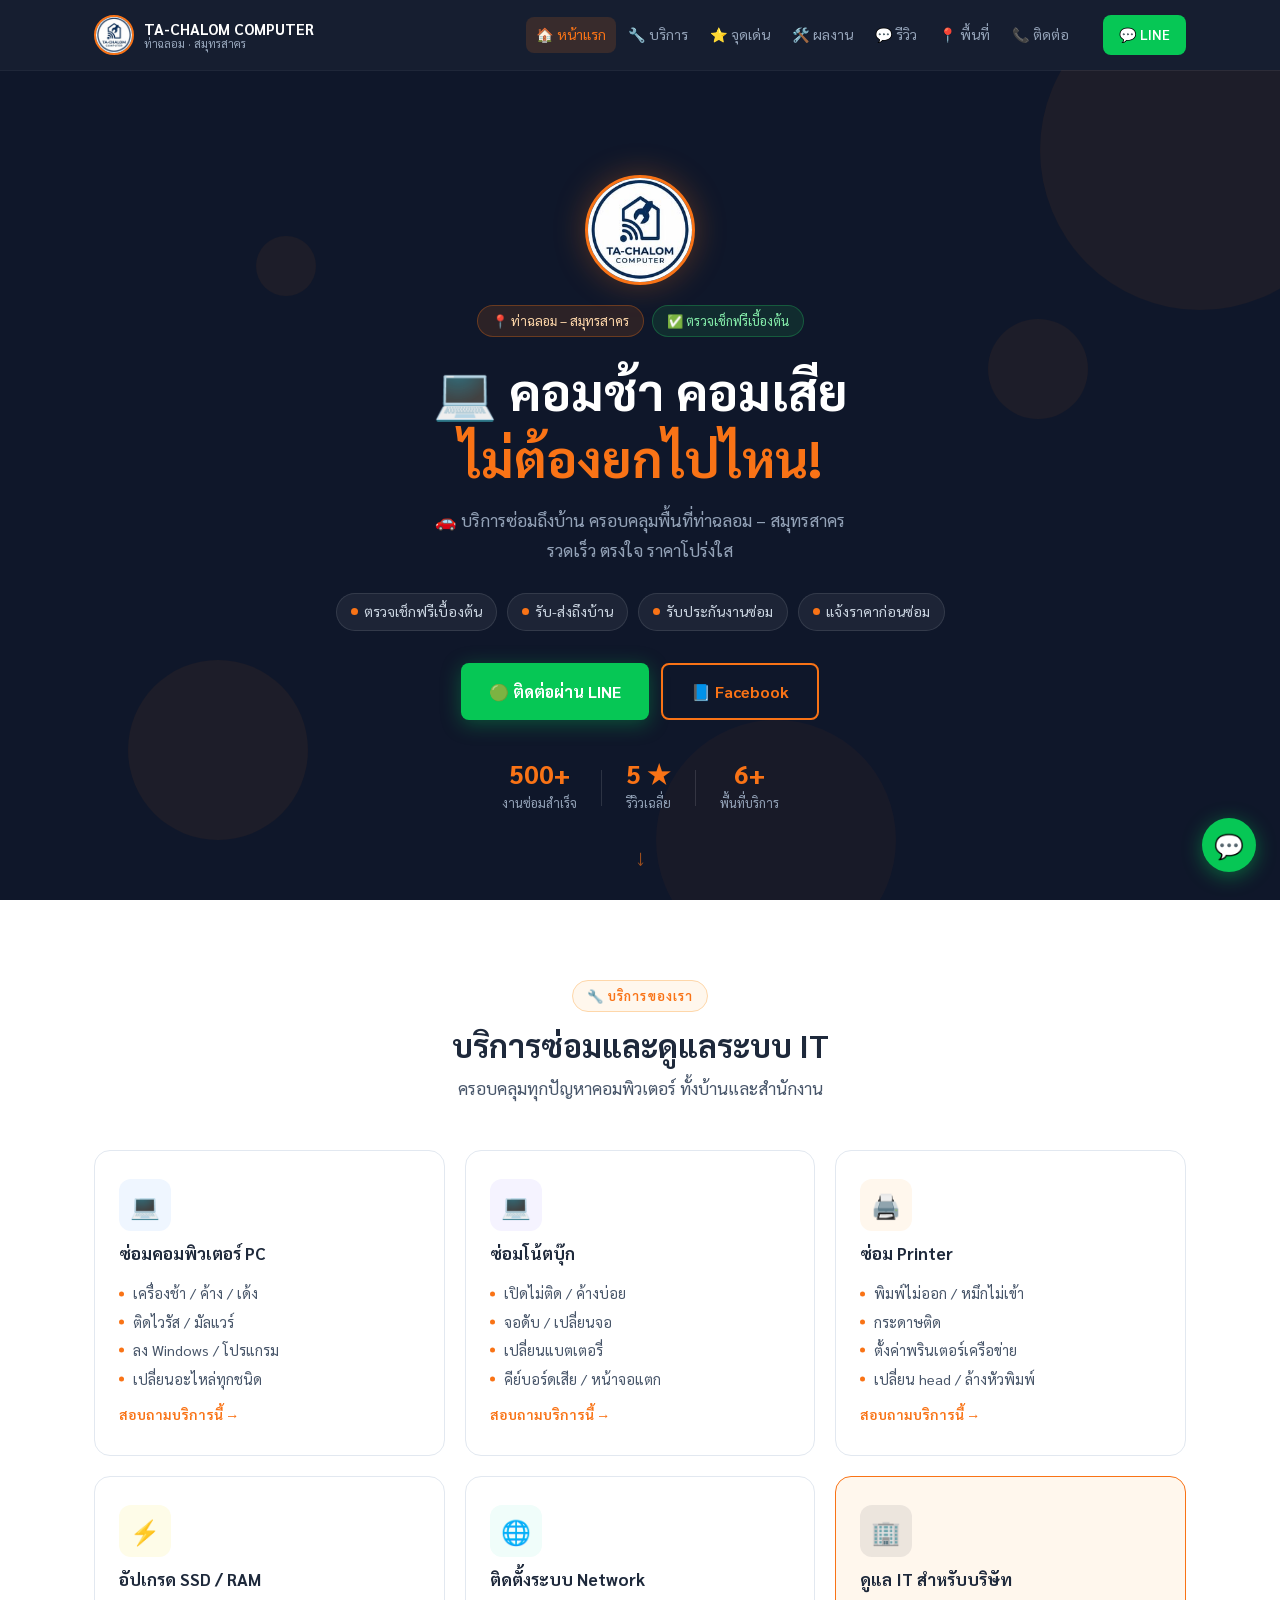
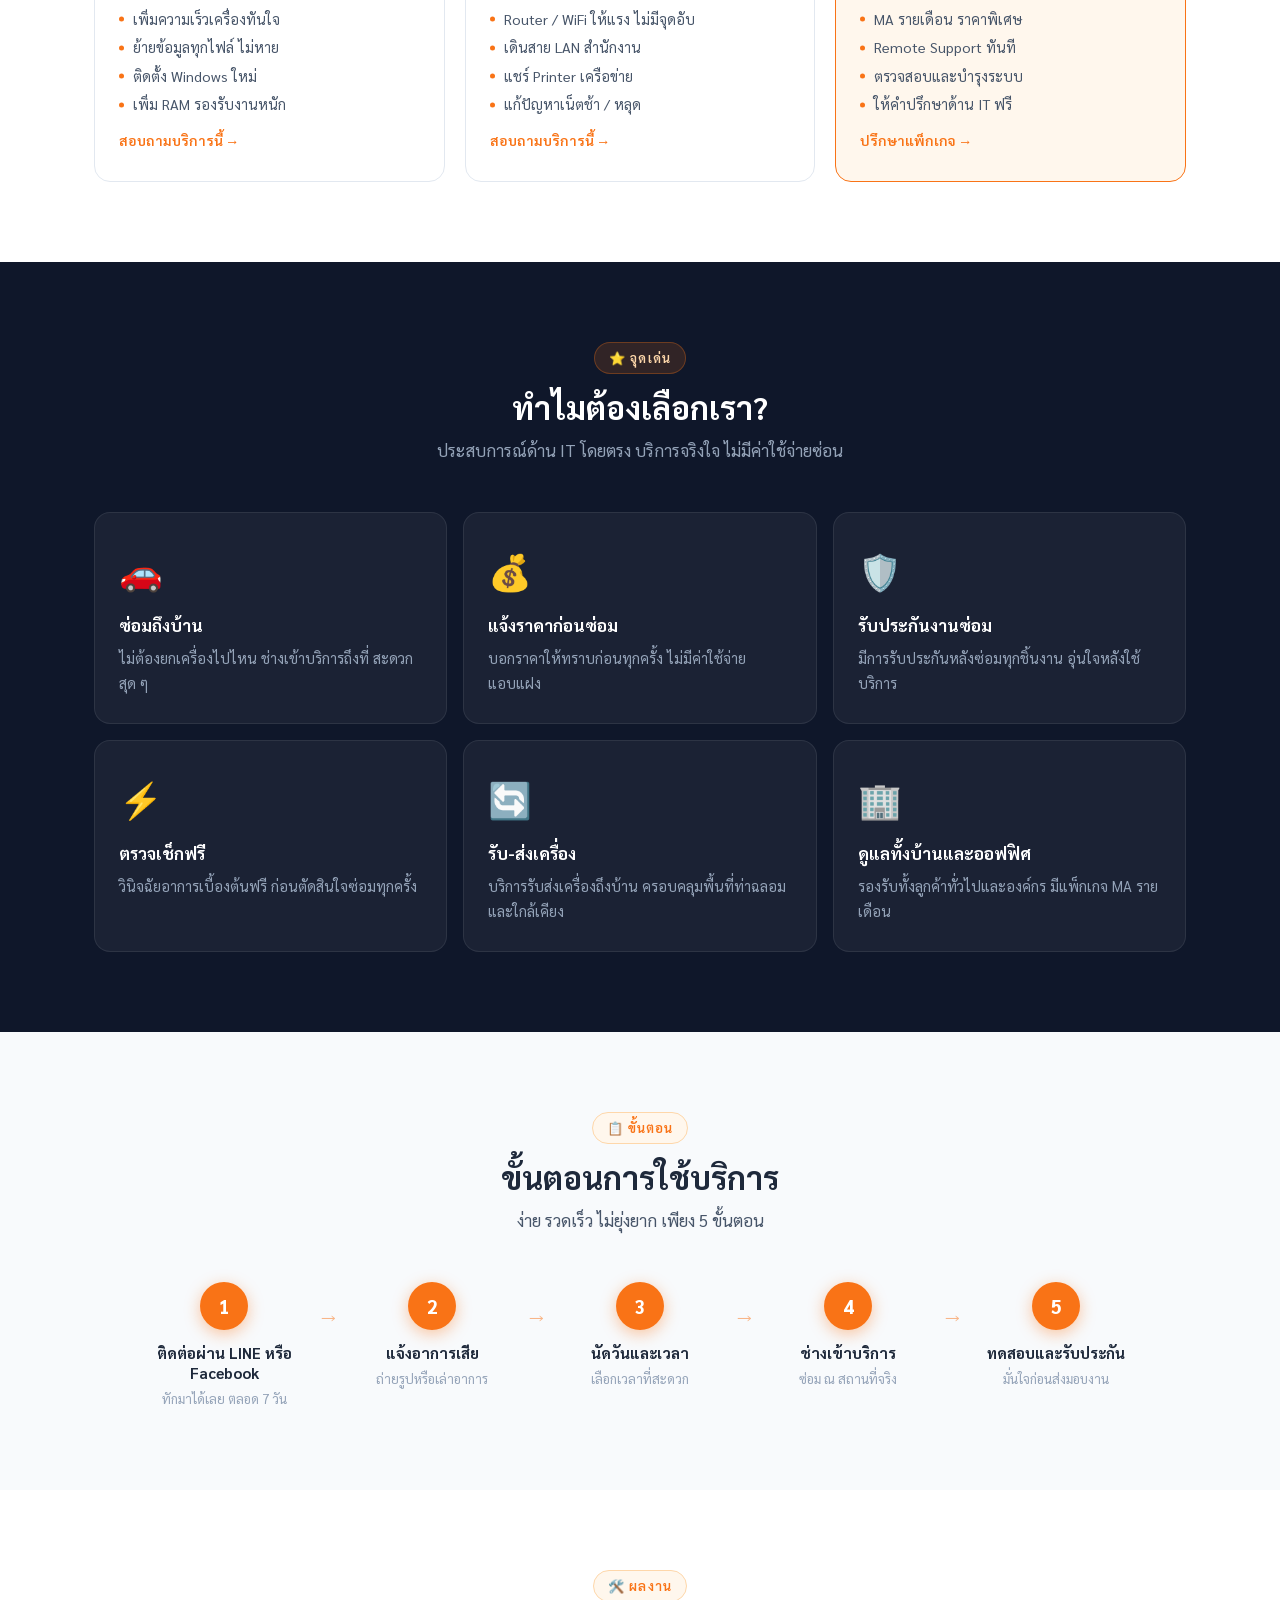
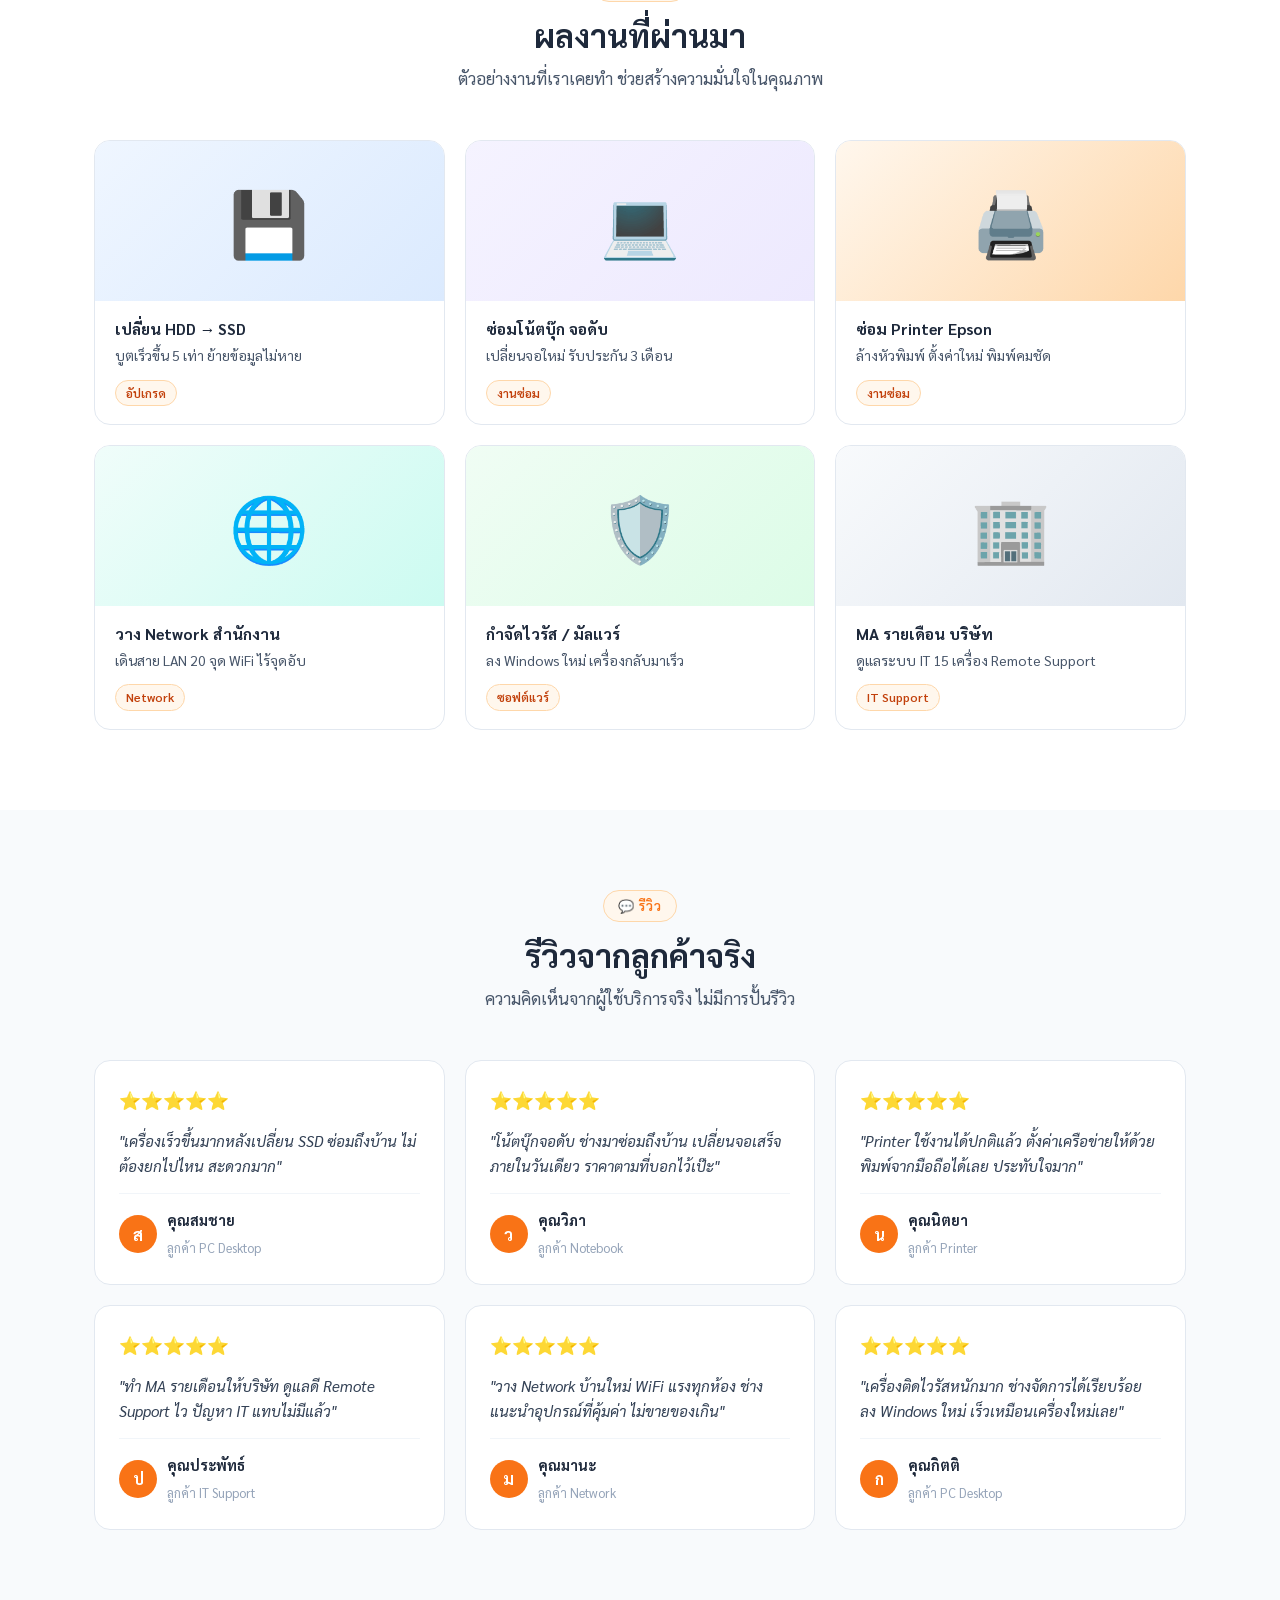
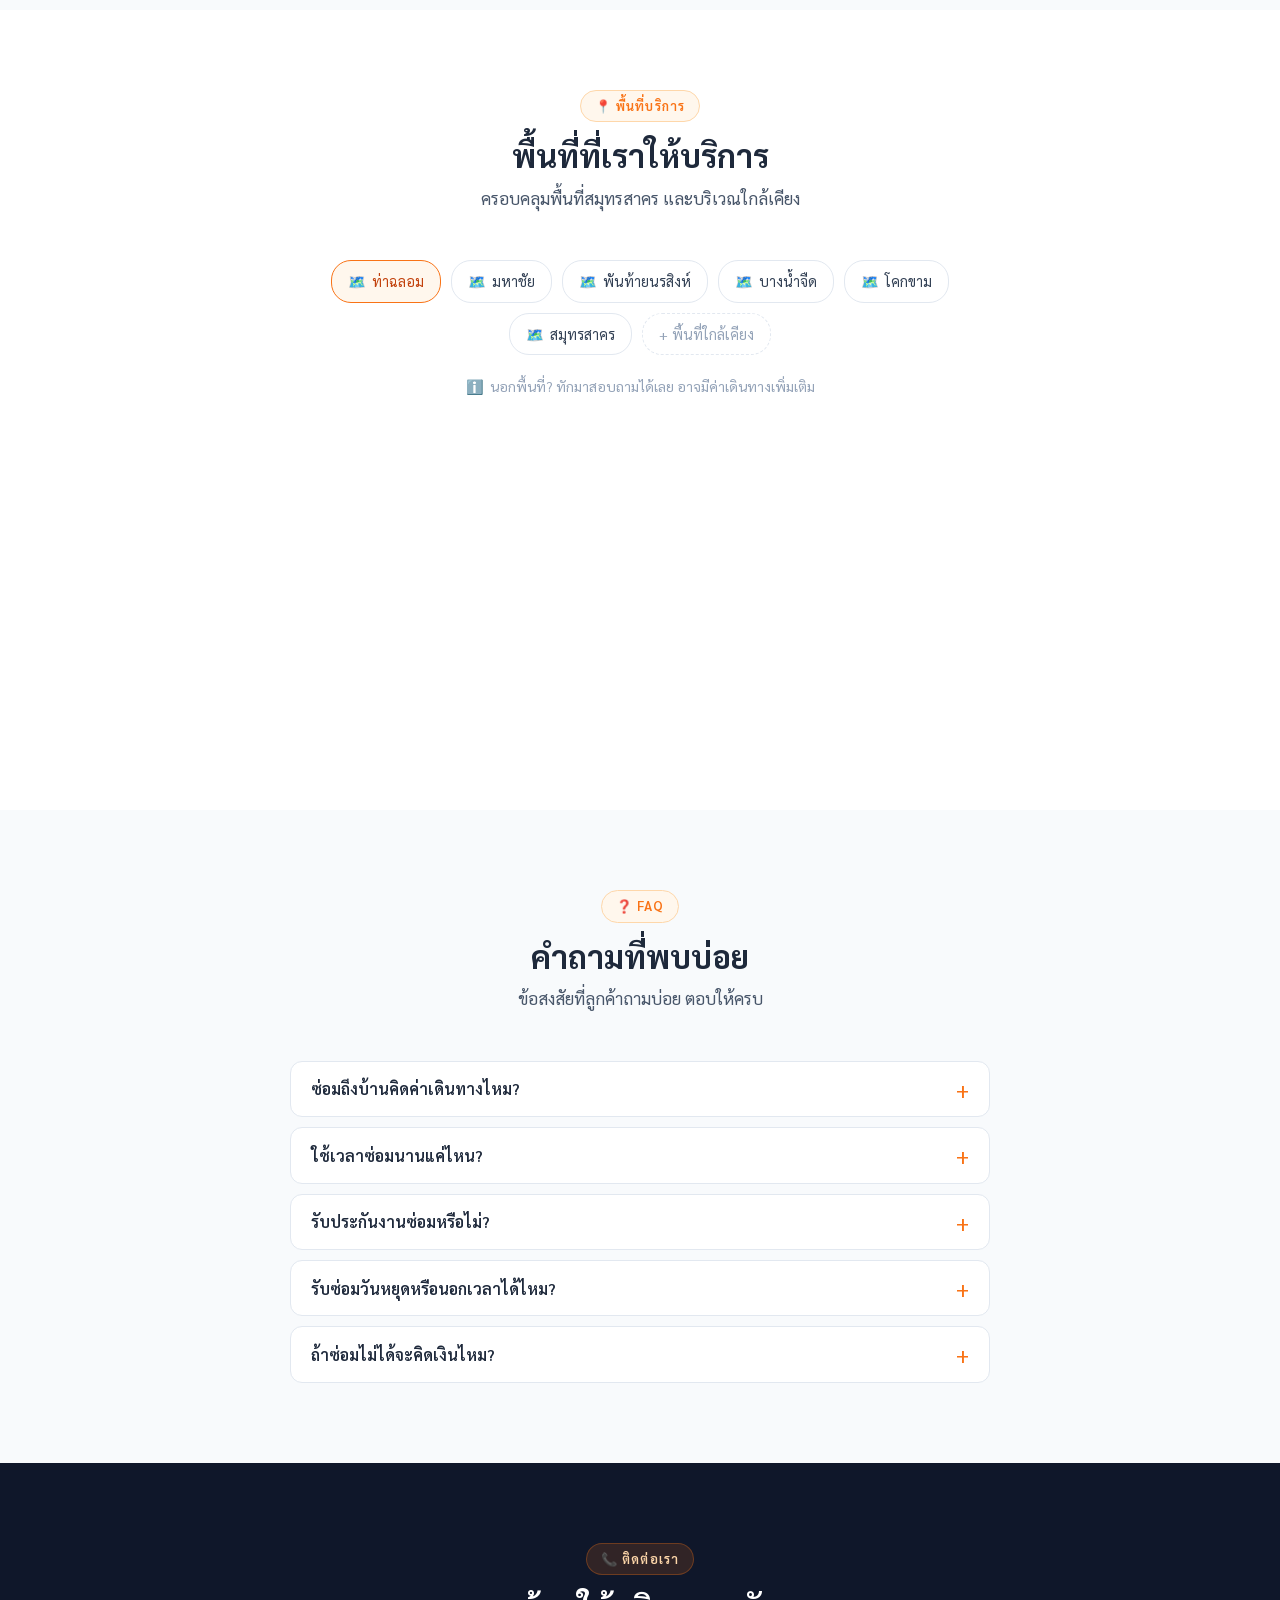
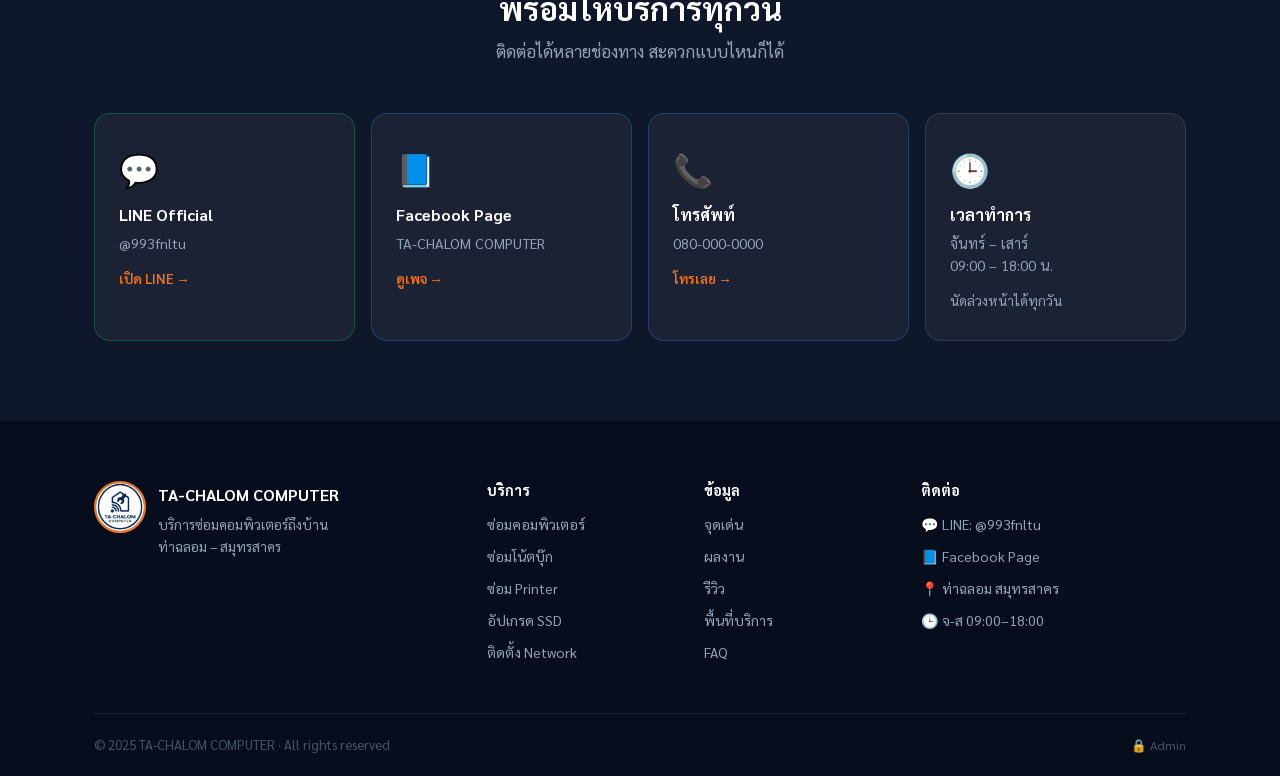
==== commit 2cf47e0c: "Add files via upload" ====
--- a/index.html
+++ b/index.html
@@ -3,21 +3,16 @@
 <head>
   <meta charset="UTF-8" />
   <meta name="viewport" content="width=device-width, initial-scale=1.0" />
-  <title>Sarun IT Service – ซ่อมคอม สมุทรสาคร ท่าฉลอม</title>
-
-  <!-- SEO Meta -->
+  <title>TA-CHALOM COMPUTER – ซ่อมคอม สมุทรสาคร ท่าฉลอม</title>
   <meta name="description" content="บริการซ่อมคอมพิวเตอร์ โน้ตบุ๊ก Printer ติดตั้ง Network ถึงบ้าน พื้นที่ท่าฉลอม – สมุทรสาคร ตรวจเช็กฟรี แจ้งราคาก่อนซ่อม รับประกันงาน" />
-  <meta name="keywords" content="ซ่อมคอม สมุทรสาคร, ซ่อมโน้ตบุ๊ก ท่าฉลอม, ซ่อม printer มหาชัย, ติดตั้ง network สมุทรสาคร, Sarun IT Service" />
-  <meta name="author" content="Sarun IT Service" />
-  <meta property="og:title" content="Sarun IT Service – ซ่อมคอมถึงบ้าน ท่าฉลอม สมุทรสาคร" />
+  <meta name="keywords" content="ซ่อมคอม สมุทรสาคร, ซ่อมโน้ตบุ๊ก ท่าฉลอม, ซ่อม printer มหาชัย, ติดตั้ง network สมุทรสาคร, TA-CHALOM COMPUTER" />
+  <meta name="author" content="TA-CHALOM COMPUTER" />
+  <meta property="og:title" content="TA-CHALOM COMPUTER – ซ่อมคอมถึงบ้าน ท่าฉลอม สมุทรสาคร" />
   <meta property="og:description" content="คอมช้า คอมเสีย ไม่ต้องยกไปไหน! บริการซ่อมถึงบ้าน ตรวจเช็กฟรี แจ้งราคาก่อนซ่อม รับประกันงาน" />
   <meta property="og:type" content="website" />
   <meta name="theme-color" content="#0F172A" />
-
-  <!-- Fonts -->
   <link rel="preconnect" href="https://fonts.googleapis.com" />
   <link href="https://fonts.googleapis.com/css2?family=Sarabun:wght@300;400;500;600;700&display=swap" rel="stylesheet" />
-
   <link rel="stylesheet" href="style.css" />
 </head>
 <body>
@@ -26,27 +21,22 @@
   <header class="navbar" id="navbar">
     <div class="nav-inner">
       <a href="#hero" class="brand">
-        <div class="brand-icon">🔧</div>
+        <img src="logo.jpg" alt="TA-CHALOM COMPUTER Logo" class="brand-logo" />
         <div class="brand-text">
-          <span class="brand-name">Sarun IT Service</span>
+          <span class="brand-name">TA-CHALOM COMPUTER</span>
           <span class="brand-sub">ท่าฉลอม · สมุทรสาคร</span>
         </div>
       </a>
-
       <nav class="nav-links" id="navLinks" aria-label="เมนูหลัก">
-        <a href="#hero"     class="nav-link active">🏠 หน้าแรก</a>
-        <a href="#services" class="nav-link">🔧 บริการ</a>
-        <a href="#why"      class="nav-link">⭐ จุดเด่น</a>
+        <a href="#hero"      class="nav-link active">🏠 หน้าแรก</a>
+        <a href="#services"  class="nav-link">🔧 บริการ</a>
+        <a href="#why"       class="nav-link">⭐ จุดเด่น</a>
         <a href="#portfolio" class="nav-link">🛠️ ผลงาน</a>
-        <a href="#reviews"  class="nav-link">💬 รีวิว</a>
-        <a href="#area"     class="nav-link">📍 พื้นที่</a>
-        <a href="#contact"  class="nav-link">📞 ติดต่อ</a>
+        <a href="#reviews"   class="nav-link">💬 รีวิว</a>
+        <a href="#area"      class="nav-link">📍 พื้นที่</a>
+        <a href="#contact"   class="nav-link">📞 ติดต่อ</a>
       </nav>
-
-      <a href="https://line.me/ti/p/@sarun-it" class="btn-line-nav" target="_blank" rel="noopener">
-        💬 LINE
-      </a>
-
+      <a href="https://line.me/ti/p/@993fnltu" class="btn-line-nav" target="_blank" rel="noopener">💬 LINE</a>
       <button class="hamburger" id="hamburger" aria-label="เปิดเมนู" aria-expanded="false">
         <span></span><span></span><span></span>
       </button>
@@ -59,6 +49,9 @@
       <span></span><span></span><span></span><span></span><span></span>
     </div>
     <div class="hero-inner">
+      <div class="hero-logo-wrap">
+        <img src="logo.jpg" alt="TA-CHALOM COMPUTER" class="hero-logo" />
+      </div>
       <div class="hero-eyebrow">
         <span class="badge-loc">📍 ท่าฉลอม – สมุทรสาคร</span>
         <span class="badge-free">✅ ตรวจเช็กฟรีเบื้องต้น</span>
@@ -68,23 +61,16 @@
         <span class="accent">ไม่ต้องยกไปไหน!</span>
       </h1>
       <p class="hero-desc">🚗 บริการซ่อมถึงบ้าน ครอบคลุมพื้นที่ท่าฉลอม – สมุทรสาคร<br>รวดเร็ว ตรงใจ ราคาโปร่งใส</p>
-
       <div class="hero-checks">
         <div class="check-item"><span class="check-dot"></span>ตรวจเช็กฟรีเบื้องต้น</div>
         <div class="check-item"><span class="check-dot"></span>รับ-ส่งถึงบ้าน</div>
         <div class="check-item"><span class="check-dot"></span>รับประกันงานซ่อม</div>
         <div class="check-item"><span class="check-dot"></span>แจ้งราคาก่อนซ่อม</div>
       </div>
-
       <div class="hero-cta">
-        <a href="https://line.me/ti/p/@sarun-it" class="btn-primary" target="_blank" rel="noopener">
-          🟢 ติดต่อผ่าน LINE
-        </a>
-        <a href="tel:0800000000" class="btn-outline">
-          📞 โทรเลย
-        </a>
-      </div>
-
+        <a href="https://line.me/ti/p/@993fnltu" class="btn-primary" target="_blank" rel="noopener">🟢 ติดต่อผ่าน LINE</a>
+        <a href="https://www.facebook.com/adminsupport2021" class="btn-outline" target="_blank" rel="noopener">📘 Facebook</a>
+      </div>
       <div class="hero-stats">
         <div class="stat-item">
           <span class="stat-num">500+</span>
@@ -102,9 +88,7 @@
         </div>
       </div>
     </div>
-    <div class="hero-scroll-hint" aria-hidden="true">
-      <span class="scroll-arrow">↓</span>
-    </div>
+    <div class="hero-scroll-hint" aria-hidden="true"><span class="scroll-arrow">↓</span></div>
   </section>
 
   <!-- ===== SERVICES ===== -->
@@ -115,9 +99,7 @@
         <h2>บริการซ่อมและดูแลระบบ IT</h2>
         <p class="section-desc">ครอบคลุมทุกปัญหาคอมพิวเตอร์ ทั้งบ้านและสำนักงาน</p>
       </div>
-
       <div class="services-grid">
-
         <div class="svc-card" data-aos>
           <div class="svc-icon-wrap svc-blue">💻</div>
           <h3>ซ่อมคอมพิวเตอร์ PC</h3>
@@ -127,9 +109,8 @@
             <li>ลง Windows / โปรแกรม</li>
             <li>เปลี่ยนอะไหล่ทุกชนิด</li>
           </ul>
-          <a href="https://line.me/ti/p/@sarun-it" class="svc-link" target="_blank" rel="noopener">สอบถามบริการนี้ →</a>
-        </div>
-
+          <a href="https://line.me/ti/p/@993fnltu" class="svc-link" target="_blank" rel="noopener">สอบถามบริการนี้ →</a>
+        </div>
         <div class="svc-card" data-aos>
           <div class="svc-icon-wrap svc-purple">💻</div>
           <h3>ซ่อมโน้ตบุ๊ก</h3>
@@ -139,9 +120,8 @@
             <li>เปลี่ยนแบตเตอรี่</li>
             <li>คีย์บอร์ดเสีย / หน้าจอแตก</li>
           </ul>
-          <a href="https://line.me/ti/p/@sarun-it" class="svc-link" target="_blank" rel="noopener">สอบถามบริการนี้ →</a>
-        </div>
-
+          <a href="https://line.me/ti/p/@993fnltu" class="svc-link" target="_blank" rel="noopener">สอบถามบริการนี้ →</a>
+        </div>
         <div class="svc-card" data-aos>
           <div class="svc-icon-wrap svc-orange">🖨️</div>
           <h3>ซ่อม Printer</h3>
@@ -151,9 +131,8 @@
             <li>ตั้งค่าพรินเตอร์เครือข่าย</li>
             <li>เปลี่ยน head / ล้างหัวพิมพ์</li>
           </ul>
-          <a href="https://line.me/ti/p/@sarun-it" class="svc-link" target="_blank" rel="noopener">สอบถามบริการนี้ →</a>
-        </div>
-
+          <a href="https://line.me/ti/p/@993fnltu" class="svc-link" target="_blank" rel="noopener">สอบถามบริการนี้ →</a>
+        </div>
         <div class="svc-card" data-aos>
           <div class="svc-icon-wrap svc-yellow">⚡</div>
           <h3>อัปเกรด SSD / RAM</h3>
@@ -163,9 +142,8 @@
             <li>ติดตั้ง Windows ใหม่</li>
             <li>เพิ่ม RAM รองรับงานหนัก</li>
           </ul>
-          <a href="https://line.me/ti/p/@sarun-it" class="svc-link" target="_blank" rel="noopener">สอบถามบริการนี้ →</a>
-        </div>
-
+          <a href="https://line.me/ti/p/@993fnltu" class="svc-link" target="_blank" rel="noopener">สอบถามบริการนี้ →</a>
+        </div>
         <div class="svc-card" data-aos>
           <div class="svc-icon-wrap svc-teal">🌐</div>
           <h3>ติดตั้งระบบ Network</h3>
@@ -175,9 +153,8 @@
             <li>แชร์ Printer เครือข่าย</li>
             <li>แก้ปัญหาเน็ตช้า / หลุด</li>
           </ul>
-          <a href="https://line.me/ti/p/@sarun-it" class="svc-link" target="_blank" rel="noopener">สอบถามบริการนี้ →</a>
-        </div>
-
+          <a href="https://line.me/ti/p/@993fnltu" class="svc-link" target="_blank" rel="noopener">สอบถามบริการนี้ →</a>
+        </div>
         <div class="svc-card svc-card--highlight" data-aos>
           <div class="svc-icon-wrap svc-navy">🏢</div>
           <h3>ดูแล IT สำหรับบริษัท</h3>
@@ -187,9 +164,8 @@
             <li>ตรวจสอบและบำรุงระบบ</li>
             <li>ให้คำปรึกษาด้าน IT ฟรี</li>
           </ul>
-          <a href="https://line.me/ti/p/@sarun-it" class="svc-link" target="_blank" rel="noopener">ปรึกษาแพ็กเกจ →</a>
-        </div>
-
+          <a href="https://line.me/ti/p/@993fnltu" class="svc-link" target="_blank" rel="noopener">ปรึกษาแพ็กเกจ →</a>
+        </div>
       </div>
     </div>
   </section>
@@ -202,38 +178,13 @@
         <h2>ทำไมต้องเลือกเรา?</h2>
         <p class="section-desc section-desc--light">ประสบการณ์ด้าน IT โดยตรง บริการจริงใจ ไม่มีค่าใช้จ่ายซ่อน</p>
       </div>
-
       <div class="why-grid">
-        <div class="why-card" data-aos>
-          <div class="why-icon">🚗</div>
-          <h3>ซ่อมถึงบ้าน</h3>
-          <p>ไม่ต้องยกเครื่องไปไหน ช่างเข้าบริการถึงที่ สะดวกสุด ๆ</p>
-        </div>
-        <div class="why-card" data-aos>
-          <div class="why-icon">💰</div>
-          <h3>แจ้งราคาก่อนซ่อม</h3>
-          <p>บอกราคาให้ทราบก่อนทุกครั้ง ไม่มีค่าใช้จ่ายแอบแฝง</p>
-        </div>
-        <div class="why-card" data-aos>
-          <div class="why-icon">🛡️</div>
-          <h3>รับประกันงานซ่อม</h3>
-          <p>มีการรับประกันหลังซ่อมทุกชิ้นงาน อุ่นใจหลังใช้บริการ</p>
-        </div>
-        <div class="why-card" data-aos>
-          <div class="why-icon">⚡</div>
-          <h3>ตรวจเช็กฟรี</h3>
-          <p>วินิจฉัยอาการเบื้องต้นฟรี ก่อนตัดสินใจซ่อมทุกครั้ง</p>
-        </div>
-        <div class="why-card" data-aos>
-          <div class="why-icon">🔄</div>
-          <h3>รับ-ส่งเครื่อง</h3>
-          <p>บริการรับส่งเครื่องถึงบ้าน ครอบคลุมพื้นที่ท่าฉลอมและใกล้เคียง</p>
-        </div>
-        <div class="why-card" data-aos>
-          <div class="why-icon">🏢</div>
-          <h3>ดูแลทั้งบ้านและออฟฟิศ</h3>
-          <p>รองรับทั้งลูกค้าทั่วไปและองค์กร มีแพ็กเกจ MA รายเดือน</p>
-        </div>
+        <div class="why-card" data-aos><div class="why-icon">🚗</div><h3>ซ่อมถึงบ้าน</h3><p>ไม่ต้องยกเครื่องไปไหน ช่างเข้าบริการถึงที่ สะดวกสุด ๆ</p></div>
+        <div class="why-card" data-aos><div class="why-icon">💰</div><h3>แจ้งราคาก่อนซ่อม</h3><p>บอกราคาให้ทราบก่อนทุกครั้ง ไม่มีค่าใช้จ่ายแอบแฝง</p></div>
+        <div class="why-card" data-aos><div class="why-icon">🛡️</div><h3>รับประกันงานซ่อม</h3><p>มีการรับประกันหลังซ่อมทุกชิ้นงาน อุ่นใจหลังใช้บริการ</p></div>
+        <div class="why-card" data-aos><div class="why-icon">⚡</div><h3>ตรวจเช็กฟรี</h3><p>วินิจฉัยอาการเบื้องต้นฟรี ก่อนตัดสินใจซ่อมทุกครั้ง</p></div>
+        <div class="why-card" data-aos><div class="why-icon">🔄</div><h3>รับ-ส่งเครื่อง</h3><p>บริการรับส่งเครื่องถึงบ้าน ครอบคลุมพื้นที่ท่าฉลอมและใกล้เคียง</p></div>
+        <div class="why-card" data-aos><div class="why-icon">🏢</div><h3>ดูแลทั้งบ้านและออฟฟิศ</h3><p>รองรับทั้งลูกค้าทั่วไปและองค์กร มีแพ็กเกจ MA รายเดือน</p></div>
       </div>
     </div>
   </section>
@@ -246,47 +197,16 @@
         <h2>ขั้นตอนการใช้บริการ</h2>
         <p class="section-desc">ง่าย รวดเร็ว ไม่ยุ่งยาก เพียง 5 ขั้นตอน</p>
       </div>
-
       <div class="steps-track">
-        <div class="step-item" data-aos>
-          <div class="step-num">1</div>
-          <div class="step-body">
-            <h4>ติดต่อผ่าน LINE หรือโทร</h4>
-            <p>ทักมาได้เลย ตลอด 7 วัน</p>
-          </div>
-        </div>
+        <div class="step-item" data-aos><div class="step-num">1</div><div class="step-body"><h4>ติดต่อผ่าน LINE หรือ Facebook</h4><p>ทักมาได้เลย ตลอด 7 วัน</p></div></div>
         <div class="step-arrow" aria-hidden="true">→</div>
-        <div class="step-item" data-aos>
-          <div class="step-num">2</div>
-          <div class="step-body">
-            <h4>แจ้งอาการเสีย</h4>
-            <p>ถ่ายรูปหรือเล่าอาการ</p>
-          </div>
-        </div>
+        <div class="step-item" data-aos><div class="step-num">2</div><div class="step-body"><h4>แจ้งอาการเสีย</h4><p>ถ่ายรูปหรือเล่าอาการ</p></div></div>
         <div class="step-arrow" aria-hidden="true">→</div>
-        <div class="step-item" data-aos>
-          <div class="step-num">3</div>
-          <div class="step-body">
-            <h4>นัดวันและเวลา</h4>
-            <p>เลือกเวลาที่สะดวก</p>
-          </div>
-        </div>
+        <div class="step-item" data-aos><div class="step-num">3</div><div class="step-body"><h4>นัดวันและเวลา</h4><p>เลือกเวลาที่สะดวก</p></div></div>
         <div class="step-arrow" aria-hidden="true">→</div>
-        <div class="step-item" data-aos>
-          <div class="step-num">4</div>
-          <div class="step-body">
-            <h4>ช่างเข้าบริการ</h4>
-            <p>ซ่อม ณ สถานที่จริง</p>
-          </div>
-        </div>
+        <div class="step-item" data-aos><div class="step-num">4</div><div class="step-body"><h4>ช่างเข้าบริการ</h4><p>ซ่อม ณ สถานที่จริง</p></div></div>
         <div class="step-arrow" aria-hidden="true">→</div>
-        <div class="step-item" data-aos>
-          <div class="step-num">5</div>
-          <div class="step-body">
-            <h4>ทดสอบและรับประกัน</h4>
-            <p>มั่นใจก่อนส่งมอบงาน</p>
-          </div>
-        </div>
+        <div class="step-item" data-aos><div class="step-num">5</div><div class="step-body"><h4>ทดสอบและรับประกัน</h4><p>มั่นใจก่อนส่งมอบงาน</p></div></div>
       </div>
     </div>
   </section>
@@ -299,68 +219,13 @@
         <h2>ผลงานที่ผ่านมา</h2>
         <p class="section-desc">ตัวอย่างงานที่เราเคยทำ ช่วยสร้างความมั่นใจในคุณภาพ</p>
       </div>
-
       <div class="portfolio-grid">
-        <div class="port-card" data-aos>
-          <div class="port-img port-img--ssd">
-            <span class="port-emoji">💾</span>
-          </div>
-          <div class="port-info">
-            <h4>เปลี่ยน HDD → SSD</h4>
-            <p>บูตเร็วขึ้น 5 เท่า ย้ายข้อมูลไม่หาย</p>
-            <span class="port-tag">อัปเกรด</span>
-          </div>
-        </div>
-        <div class="port-card" data-aos>
-          <div class="port-img port-img--nb">
-            <span class="port-emoji">💻</span>
-          </div>
-          <div class="port-info">
-            <h4>ซ่อมโน้ตบุ๊ก จอดับ</h4>
-            <p>เปลี่ยนจอใหม่ รับประกัน 3 เดือน</p>
-            <span class="port-tag">งานซ่อม</span>
-          </div>
-        </div>
-        <div class="port-card" data-aos>
-          <div class="port-img port-img--printer">
-            <span class="port-emoji">🖨️</span>
-          </div>
-          <div class="port-info">
-            <h4>ซ่อม Printer Epson</h4>
-            <p>ล้างหัวพิมพ์ ตั้งค่าใหม่ พิมพ์คมชัด</p>
-            <span class="port-tag">งานซ่อม</span>
-          </div>
-        </div>
-        <div class="port-card" data-aos>
-          <div class="port-img port-img--network">
-            <span class="port-emoji">🌐</span>
-          </div>
-          <div class="port-info">
-            <h4>วาง Network สำนักงาน</h4>
-            <p>เดินสาย LAN 20 จุด WiFi ไร้จุดอับ</p>
-            <span class="port-tag">Network</span>
-          </div>
-        </div>
-        <div class="port-card" data-aos>
-          <div class="port-img port-img--virus">
-            <span class="port-emoji">🛡️</span>
-          </div>
-          <div class="port-info">
-            <h4>กำจัดไวรัส / มัลแวร์</h4>
-            <p>ลง Windows ใหม่ เครื่องกลับมาเร็ว</p>
-            <span class="port-tag">ซอฟต์แวร์</span>
-          </div>
-        </div>
-        <div class="port-card" data-aos>
-          <div class="port-img port-img--ma">
-            <span class="port-emoji">🏢</span>
-          </div>
-          <div class="port-info">
-            <h4>MA รายเดือน บริษัท</h4>
-            <p>ดูแลระบบ IT 15 เครื่อง Remote Support</p>
-            <span class="port-tag">IT Support</span>
-          </div>
-        </div>
+        <div class="port-card" data-aos><div class="port-img port-img--ssd"><span class="port-emoji">💾</span></div><div class="port-info"><h4>เปลี่ยน HDD → SSD</h4><p>บูตเร็วขึ้น 5 เท่า ย้ายข้อมูลไม่หาย</p><span class="port-tag">อัปเกรด</span></div></div>
+        <div class="port-card" data-aos><div class="port-img port-img--nb"><span class="port-emoji">💻</span></div><div class="port-info"><h4>ซ่อมโน้ตบุ๊ก จอดับ</h4><p>เปลี่ยนจอใหม่ รับประกัน 3 เดือน</p><span class="port-tag">งานซ่อม</span></div></div>
+        <div class="port-card" data-aos><div class="port-img port-img--printer"><span class="port-emoji">🖨️</span></div><div class="port-info"><h4>ซ่อม Printer Epson</h4><p>ล้างหัวพิมพ์ ตั้งค่าใหม่ พิมพ์คมชัด</p><span class="port-tag">งานซ่อม</span></div></div>
+        <div class="port-card" data-aos><div class="port-img port-img--network"><span class="port-emoji">🌐</span></div><div class="port-info"><h4>วาง Network สำนักงาน</h4><p>เดินสาย LAN 20 จุด WiFi ไร้จุดอับ</p><span class="port-tag">Network</span></div></div>
+        <div class="port-card" data-aos><div class="port-img port-img--virus"><span class="port-emoji">🛡️</span></div><div class="port-info"><h4>กำจัดไวรัส / มัลแวร์</h4><p>ลง Windows ใหม่ เครื่องกลับมาเร็ว</p><span class="port-tag">ซอฟต์แวร์</span></div></div>
+        <div class="port-card" data-aos><div class="port-img port-img--ma"><span class="port-emoji">🏢</span></div><div class="port-info"><h4>MA รายเดือน บริษัท</h4><p>ดูแลระบบ IT 15 เครื่อง Remote Support</p><span class="port-tag">IT Support</span></div></div>
       </div>
     </div>
   </section>
@@ -373,74 +238,13 @@
         <h2>รีวิวจากลูกค้าจริง</h2>
         <p class="section-desc">ความคิดเห็นจากผู้ใช้บริการจริง ไม่มีการปั้นรีวิว</p>
       </div>
-
       <div class="reviews-grid">
-        <div class="review-card" data-aos>
-          <div class="review-stars">⭐⭐⭐⭐⭐</div>
-          <blockquote>"เครื่องเร็วขึ้นมากหลังเปลี่ยน SSD ซ่อมถึงบ้าน ไม่ต้องยกไปไหน สะดวกมาก"</blockquote>
-          <div class="review-author">
-            <div class="review-avatar">ส</div>
-            <div>
-              <strong>คุณสมชาย</strong>
-              <span>ลูกค้า PC Desktop</span>
-            </div>
-          </div>
-        </div>
-        <div class="review-card" data-aos>
-          <div class="review-stars">⭐⭐⭐⭐⭐</div>
-          <blockquote>"โน้ตบุ๊กจอดับ ช่างมาซ่อมถึงบ้าน เปลี่ยนจอเสร็จภายในวันเดียว ราคาตามที่บอกไว้เป๊ะ"</blockquote>
-          <div class="review-author">
-            <div class="review-avatar">ว</div>
-            <div>
-              <strong>คุณวิภา</strong>
-              <span>ลูกค้า Notebook</span>
-            </div>
-          </div>
-        </div>
-        <div class="review-card" data-aos>
-          <div class="review-stars">⭐⭐⭐⭐⭐</div>
-          <blockquote>"Printer ใช้งานได้ปกติแล้ว ตั้งค่าเครือข่ายให้ด้วย พิมพ์จากมือถือได้เลย ประทับใจมาก"</blockquote>
-          <div class="review-author">
-            <div class="review-avatar">น</div>
-            <div>
-              <strong>คุณนิตยา</strong>
-              <span>ลูกค้า Printer</span>
-            </div>
-          </div>
-        </div>
-        <div class="review-card" data-aos>
-          <div class="review-stars">⭐⭐⭐⭐⭐</div>
-          <blockquote>"ทำ MA รายเดือนให้บริษัท ดูแลดี Remote Support ไว ปัญหา IT แทบไม่มีแล้ว"</blockquote>
-          <div class="review-author">
-            <div class="review-avatar">ป</div>
-            <div>
-              <strong>คุณประพัทธ์</strong>
-              <span>ลูกค้า IT Support</span>
-            </div>
-          </div>
-        </div>
-        <div class="review-card" data-aos>
-          <div class="review-stars">⭐⭐⭐⭐⭐</div>
-          <blockquote>"วาง Network บ้านใหม่ WiFi แรงทุกห้อง ช่างแนะนำอุปกรณ์ที่คุ้มค่า ไม่ขายของเกิน"</blockquote>
-          <div class="review-author">
-            <div class="review-avatar">ม</div>
-            <div>
-              <strong>คุณมานะ</strong>
-              <span>ลูกค้า Network</span>
-            </div>
-          </div>
-        </div>
-        <div class="review-card" data-aos>
-          <div class="review-stars">⭐⭐⭐⭐⭐</div>
-          <blockquote>"เครื่องติดไวรัสหนักมาก ช่างจัดการได้เรียบร้อย ลง Windows ใหม่ เร็วเหมือนเครื่องใหม่เลย"</blockquote>
-          <div class="review-author">
-            <div class="review-avatar">ก</div>
-            <div>
-              <strong>คุณกิตติ</strong>
-              <span>ลูกค้า PC Desktop</span>
-            </div>
-          </div>
-        </div>
+        <div class="review-card" data-aos><div class="review-stars">⭐⭐⭐⭐⭐</div><blockquote>"เครื่องเร็วขึ้นมากหลังเปลี่ยน SSD ซ่อมถึงบ้าน ไม่ต้องยกไปไหน สะดวกมาก"</blockquote><div class="review-author"><div class="review-avatar">ส</div><div><strong>คุณสมชาย</strong><span>ลูกค้า PC Desktop</span></div></div></div>
+        <div class="review-card" data-aos><div class="review-stars">⭐⭐⭐⭐⭐</div><blockquote>"โน้ตบุ๊กจอดับ ช่างมาซ่อมถึงบ้าน เปลี่ยนจอเสร็จภายในวันเดียว ราคาตามที่บอกไว้เป๊ะ"</blockquote><div class="review-author"><div class="review-avatar">ว</div><div><strong>คุณวิภา</strong><span>ลูกค้า Notebook</span></div></div></div>
+        <div class="review-card" data-aos><div class="review-stars">⭐⭐⭐⭐⭐</div><blockquote>"Printer ใช้งานได้ปกติแล้ว ตั้งค่าเครือข่ายให้ด้วย พิมพ์จากมือถือได้เลย ประทับใจมาก"</blockquote><div class="review-author"><div class="review-avatar">น</div><div><strong>คุณนิตยา</strong><span>ลูกค้า Printer</span></div></div></div>
+        <div class="review-card" data-aos><div class="review-stars">⭐⭐⭐⭐⭐</div><blockquote>"ทำ MA รายเดือนให้บริษัท ดูแลดี Remote Support ไว ปัญหา IT แทบไม่มีแล้ว"</blockquote><div class="review-author"><div class="review-avatar">ป</div><div><strong>คุณประพัทธ์</strong><span>ลูกค้า IT Support</span></div></div></div>
+        <div class="review-card" data-aos><div class="review-stars">⭐⭐⭐⭐⭐</div><blockquote>"วาง Network บ้านใหม่ WiFi แรงทุกห้อง ช่างแนะนำอุปกรณ์ที่คุ้มค่า ไม่ขายของเกิน"</blockquote><div class="review-author"><div class="review-avatar">ม</div><div><strong>คุณมานะ</strong><span>ลูกค้า Network</span></div></div></div>
+        <div class="review-card" data-aos><div class="review-stars">⭐⭐⭐⭐⭐</div><blockquote>"เครื่องติดไวรัสหนักมาก ช่างจัดการได้เรียบร้อย ลง Windows ใหม่ เร็วเหมือนเครื่องใหม่เลย"</blockquote><div class="review-author"><div class="review-avatar">ก</div><div><strong>คุณกิตติ</strong><span>ลูกค้า PC Desktop</span></div></div></div>
       </div>
     </div>
   </section>
@@ -453,7 +257,6 @@
         <h2>พื้นที่ที่เราให้บริการ</h2>
         <p class="section-desc">ครอบคลุมพื้นที่สมุทรสาคร และบริเวณใกล้เคียง</p>
       </div>
-
       <div class="area-map-wrap">
         <div class="area-pills">
           <div class="area-pill active"><span>🗺️</span> ท่าฉลอม</div>
@@ -468,15 +271,10 @@
           <span class="note-icon">ℹ️</span>
           <span>นอกพื้นที่? ทักมาสอบถามได้เลย อาจมีค่าเดินทางเพิ่มเติม</span>
         </div>
-        <!-- Google Maps Embed -->
         <div class="map-embed">
-          <iframe
-            src="https://www.google.com/maps/embed?pb=!1m18!1m12!1m3!1d31146.73!2d100.28!3d13.54!2m3!1f0!2f0!3f0!3m2!1i1024!2i768!4f13.1!3m3!1m2!1s0x30e2b0f8b4b4b4b5%3A0x0!2z4Lii4Liq4LiB4Liy4Lij!5e0!3m2!1sth!2sth!4v1234567890"
-            width="100%" height="300" style="border:0;border-radius:12px"
-            allowfullscreen="" loading="lazy"
-            referrerpolicy="no-referrer-when-downgrade"
-            title="แผนที่ท่าฉลอม สมุทรสาคร">
-          </iframe>
+          <iframe src="https://www.google.com/maps/embed?pb=!1m18!1m12!1m3!1d31146.73!2d100.28!3d13.54!2m3!1f0!2f0!3f0!3m2!1i1024!2i768!4f13.1!3m3!1m2!1s0x30e2b0f8b4b4b4b5%3A0x0!2z4Lii4Liq4LiB4Liy4Lij!5e0!3m2!1sth!2sth!4v1234567890"
+            width="100%" height="300" style="border:0;border-radius:12px" allowfullscreen="" loading="lazy"
+            referrerpolicy="no-referrer-when-downgrade" title="แผนที่ท่าฉลอม สมุทรสาคร"></iframe>
         </div>
       </div>
     </div>
@@ -490,53 +288,12 @@
         <h2>คำถามที่พบบ่อย</h2>
         <p class="section-desc">ข้อสงสัยที่ลูกค้าถามบ่อย ตอบให้ครบ</p>
       </div>
-
       <div class="faq-list">
-        <div class="faq-item" data-aos>
-          <button class="faq-q" aria-expanded="false">
-            <span>ซ่อมถึงบ้านคิดค่าเดินทางไหม?</span>
-            <span class="faq-arrow">+</span>
-          </button>
-          <div class="faq-a" hidden>
-            ฟรีในพื้นที่ท่าฉลอม – สมุทรสาคร และบริเวณใกล้เคียง สำหรับพื้นที่ไกลออกไปอาจมีค่าเดินทางเพิ่มเล็กน้อย แต่จะแจ้งให้ทราบก่อนทุกครั้ง
-          </div>
-        </div>
-        <div class="faq-item" data-aos>
-          <button class="faq-q" aria-expanded="false">
-            <span>ใช้เวลาซ่อมนานแค่ไหน?</span>
-            <span class="faq-arrow">+</span>
-          </button>
-          <div class="faq-a" hidden>
-            ขึ้นอยู่กับประเภทงาน งานทั่วไปอย่างลง Windows หรือกำจัดไวรัสใช้เวลา 1–3 ชั่วโมง งานเปลี่ยนอะไหล่อาจใช้เวลา 1–2 วัน (รอชิ้นส่วน) จะแจ้งระยะเวลาก่อนเริ่มงานทุกครั้ง
-          </div>
-        </div>
-        <div class="faq-item" data-aos>
-          <button class="faq-q" aria-expanded="false">
-            <span>รับประกันงานซ่อมหรือไม่?</span>
-            <span class="faq-arrow">+</span>
-          </button>
-          <div class="faq-a" hidden>
-            รับประกันงานซ่อมทุกชิ้นงาน ระยะเวลารับประกันขึ้นอยู่กับประเภทงาน เช่น งานซอฟต์แวร์รับประกัน 30 วัน งานเปลี่ยนอะไหล่รับประกัน 90 วัน จะแจ้งเงื่อนไขให้ทราบก่อนทุกครั้ง
-          </div>
-        </div>
-        <div class="faq-item" data-aos>
-          <button class="faq-q" aria-expanded="false">
-            <span>รับซ่อมวันหยุดหรือนอกเวลาได้ไหม?</span>
-            <span class="faq-arrow">+</span>
-          </button>
-          <div class="faq-a" hidden>
-            รับบริการตามนัดหมาย รวมถึงวันหยุดและนอกเวลาทำการ ขึ้นอยู่กับตารางนัดหมาย ทักมาสอบถามล่วงหน้าได้เลยครับ
-          </div>
-        </div>
-        <div class="faq-item" data-aos>
-          <button class="faq-q" aria-expanded="false">
-            <span>ถ้าซ่อมไม่ได้จะคิดเงินไหม?</span>
-            <span class="faq-arrow">+</span>
-          </button>
-          <div class="faq-a" hidden>
-            ไม่คิดค่าตรวจเช็กเบื้องต้น หากซ่อมไม่ได้หรือซ่อมแล้วไม่คุ้ม จะแจ้งให้ทราบพร้อมเสนอทางเลือกอื่น โดยไม่คิดค่าบริการตรวจ
-          </div>
-        </div>
+        <div class="faq-item" data-aos><button class="faq-q" aria-expanded="false"><span>ซ่อมถึงบ้านคิดค่าเดินทางไหม?</span><span class="faq-arrow">+</span></button><div class="faq-a" hidden>ฟรีในพื้นที่ท่าฉลอม – สมุทรสาคร และบริเวณใกล้เคียง สำหรับพื้นที่ไกลออกไปอาจมีค่าเดินทางเพิ่มเล็กน้อย แต่จะแจ้งให้ทราบก่อนทุกครั้ง</div></div>
+        <div class="faq-item" data-aos><button class="faq-q" aria-expanded="false"><span>ใช้เวลาซ่อมนานแค่ไหน?</span><span class="faq-arrow">+</span></button><div class="faq-a" hidden>ขึ้นอยู่กับประเภทงาน งานทั่วไปอย่างลง Windows หรือกำจัดไวรัสใช้เวลา 1–3 ชั่วโมง งานเปลี่ยนอะไหล่อาจใช้เวลา 1–2 วัน (รอชิ้นส่วน) จะแจ้งระยะเวลาก่อนเริ่มงานทุกครั้ง</div></div>
+        <div class="faq-item" data-aos><button class="faq-q" aria-expanded="false"><span>รับประกันงานซ่อมหรือไม่?</span><span class="faq-arrow">+</span></button><div class="faq-a" hidden>รับประกันงานซ่อมทุกชิ้นงาน ระยะเวลารับประกันขึ้นอยู่กับประเภทงาน เช่น งานซอฟต์แวร์รับประกัน 30 วัน งานเปลี่ยนอะไหล่รับประกัน 90 วัน จะแจ้งเงื่อนไขให้ทราบก่อนทุกครั้ง</div></div>
+        <div class="faq-item" data-aos><button class="faq-q" aria-expanded="false"><span>รับซ่อมวันหยุดหรือนอกเวลาได้ไหม?</span><span class="faq-arrow">+</span></button><div class="faq-a" hidden>รับบริการตามนัดหมาย รวมถึงวันหยุดและนอกเวลาทำการ ขึ้นอยู่กับตารางนัดหมาย ทักมาสอบถามล่วงหน้าได้เลยครับ</div></div>
+        <div class="faq-item" data-aos><button class="faq-q" aria-expanded="false"><span>ถ้าซ่อมไม่ได้จะคิดเงินไหม?</span><span class="faq-arrow">+</span></button><div class="faq-a" hidden>ไม่คิดค่าตรวจเช็กเบื้องต้น หากซ่อมไม่ได้หรือซ่อมแล้วไม่คุ้ม จะแจ้งให้ทราบพร้อมเสนอทางเลือกอื่น โดยไม่คิดค่าบริการตรวจ</div></div>
       </div>
     </div>
   </section>
@@ -549,13 +306,18 @@
         <h2>พร้อมให้บริการทุกวัน</h2>
         <p class="section-desc section-desc--light">ติดต่อได้หลายช่องทาง สะดวกแบบไหนก็ได้</p>
       </div>
-
       <div class="contact-grid">
-        <a href="https://line.me/ti/p/@sarun-it" class="contact-card contact-card--line" target="_blank" rel="noopener">
+        <a href="https://line.me/ti/p/@993fnltu" class="contact-card contact-card--line" target="_blank" rel="noopener">
           <div class="contact-icon">💬</div>
           <h3>LINE Official</h3>
-          <p>@sarun-it</p>
+          <p>@993fnltu</p>
           <span class="contact-action">เปิด LINE →</span>
+        </a>
+        <a href="https://www.facebook.com/adminsupport2021" class="contact-card contact-card--fb" target="_blank" rel="noopener">
+          <div class="contact-icon">📘</div>
+          <h3>Facebook Page</h3>
+          <p>TA-CHALOM COMPUTER</p>
+          <span class="contact-action">ดูเพจ →</span>
         </a>
         <a href="tel:0800000000" class="contact-card contact-card--tel">
           <div class="contact-icon">📞</div>
@@ -563,12 +325,6 @@
           <p>080-000-0000</p>
           <span class="contact-action">โทรเลย →</span>
         </a>
-        <a href="https://facebook.com/sarun-it" class="contact-card contact-card--fb" target="_blank" rel="noopener">
-          <div class="contact-icon">📘</div>
-          <h3>Facebook Page</h3>
-          <p>Sarun IT Service</p>
-          <span class="contact-action">ดูเพจ →</span>
-        </a>
         <div class="contact-card contact-card--hours">
           <div class="contact-icon">🕒</div>
           <h3>เวลาทำการ</h3>
@@ -580,13 +336,13 @@
   </section>
 
   <!-- ===== FOOTER ===== -->
-  <footer class="footer">
+  <footer class="footer" id="footer">
     <div class="container">
       <div class="footer-inner">
         <div class="footer-brand">
-          <div class="brand-icon brand-icon--sm">🔧</div>
+          <img src="logo.jpg" alt="TA-CHALOM COMPUTER" class="footer-logo" />
           <div>
-            <strong>Sarun IT Service</strong>
+            <strong>TA-CHALOM COMPUTER</strong>
             <p>บริการซ่อมคอมพิวเตอร์ถึงบ้าน<br>ท่าฉลอม – สมุทรสาคร</p>
           </div>
         </div>
@@ -608,23 +364,21 @@
         </div>
         <div class="footer-contact-col">
           <h5>ติดต่อ</h5>
-          <p>📞 080-000-0000</p>
-          <p>💬 LINE: @sarun-it</p>
+          <p>💬 LINE: @993fnltu</p>
+          <p>📘 <a href="https://www.facebook.com/adminsupport2021" target="_blank" rel="noopener" style="color:var(--gray-400);">Facebook Page</a></p>
           <p>📍 ท่าฉลอม สมุทรสาคร</p>
           <p>🕒 จ-ส 09:00–18:00</p>
         </div>
       </div>
       <div class="footer-bottom">
-        <p>© 2025 Sarun IT Service · All rights reserved</p>
-        <p>ออกแบบสำหรับ GitHub Pages</p>
+        <p>© 2025 TA-CHALOM COMPUTER · All rights reserved</p>
+        <a href="admin.html" class="admin-link">🔒 Admin</a>
       </div>
     </div>
   </footer>
 
   <!-- ===== FLOAT LINE BUTTON ===== -->
-  <a href="https://line.me/ti/p/@sarun-it" class="float-line" target="_blank" rel="noopener" aria-label="ติดต่อผ่าน LINE">
-    💬
-  </a>
+  <a href="https://line.me/ti/p/@993fnltu" class="float-line" target="_blank" rel="noopener" aria-label="ติดต่อผ่าน LINE">💬</a>
 
   <!-- ===== BACK TO TOP ===== -->
   <button class="back-to-top" id="backToTop" aria-label="กลับขึ้นข้างบน">↑</button>
--- a/style.css
+++ b/style.css
@@ -886,3 +886,43 @@
   *, *::before, *::after { animation-duration: 0.01ms !important; transition-duration: 0.01ms !important; }
   [data-aos] { opacity: 1 !important; transform: none !important; }
 }
+
+/* ============================================================
+   LOGO – Brand & Hero & Footer
+   ============================================================ */
+.brand-logo {
+  width: 40px;
+  height: 40px;
+  border-radius: 50%;
+  object-fit: cover;
+  flex-shrink: 0;
+  border: 2px solid var(--orange);
+}
+.hero-logo-wrap {
+  display: flex;
+  justify-content: center;
+  margin-bottom: 20px;
+}
+.hero-logo {
+  width: 110px;
+  height: 110px;
+  border-radius: 50%;
+  object-fit: cover;
+  border: 3px solid var(--orange);
+  box-shadow: 0 0 32px rgba(249,115,22,0.3);
+}
+.footer-logo {
+  width: 52px;
+  height: 52px;
+  border-radius: 50%;
+  object-fit: cover;
+  border: 2px solid var(--orange);
+  flex-shrink: 0;
+}
+.admin-link {
+  font-size: 0.78rem;
+  color: var(--gray-600);
+  transition: color var(--transition);
+  text-decoration: none;
+}
+.admin-link:hover { color: var(--orange); }
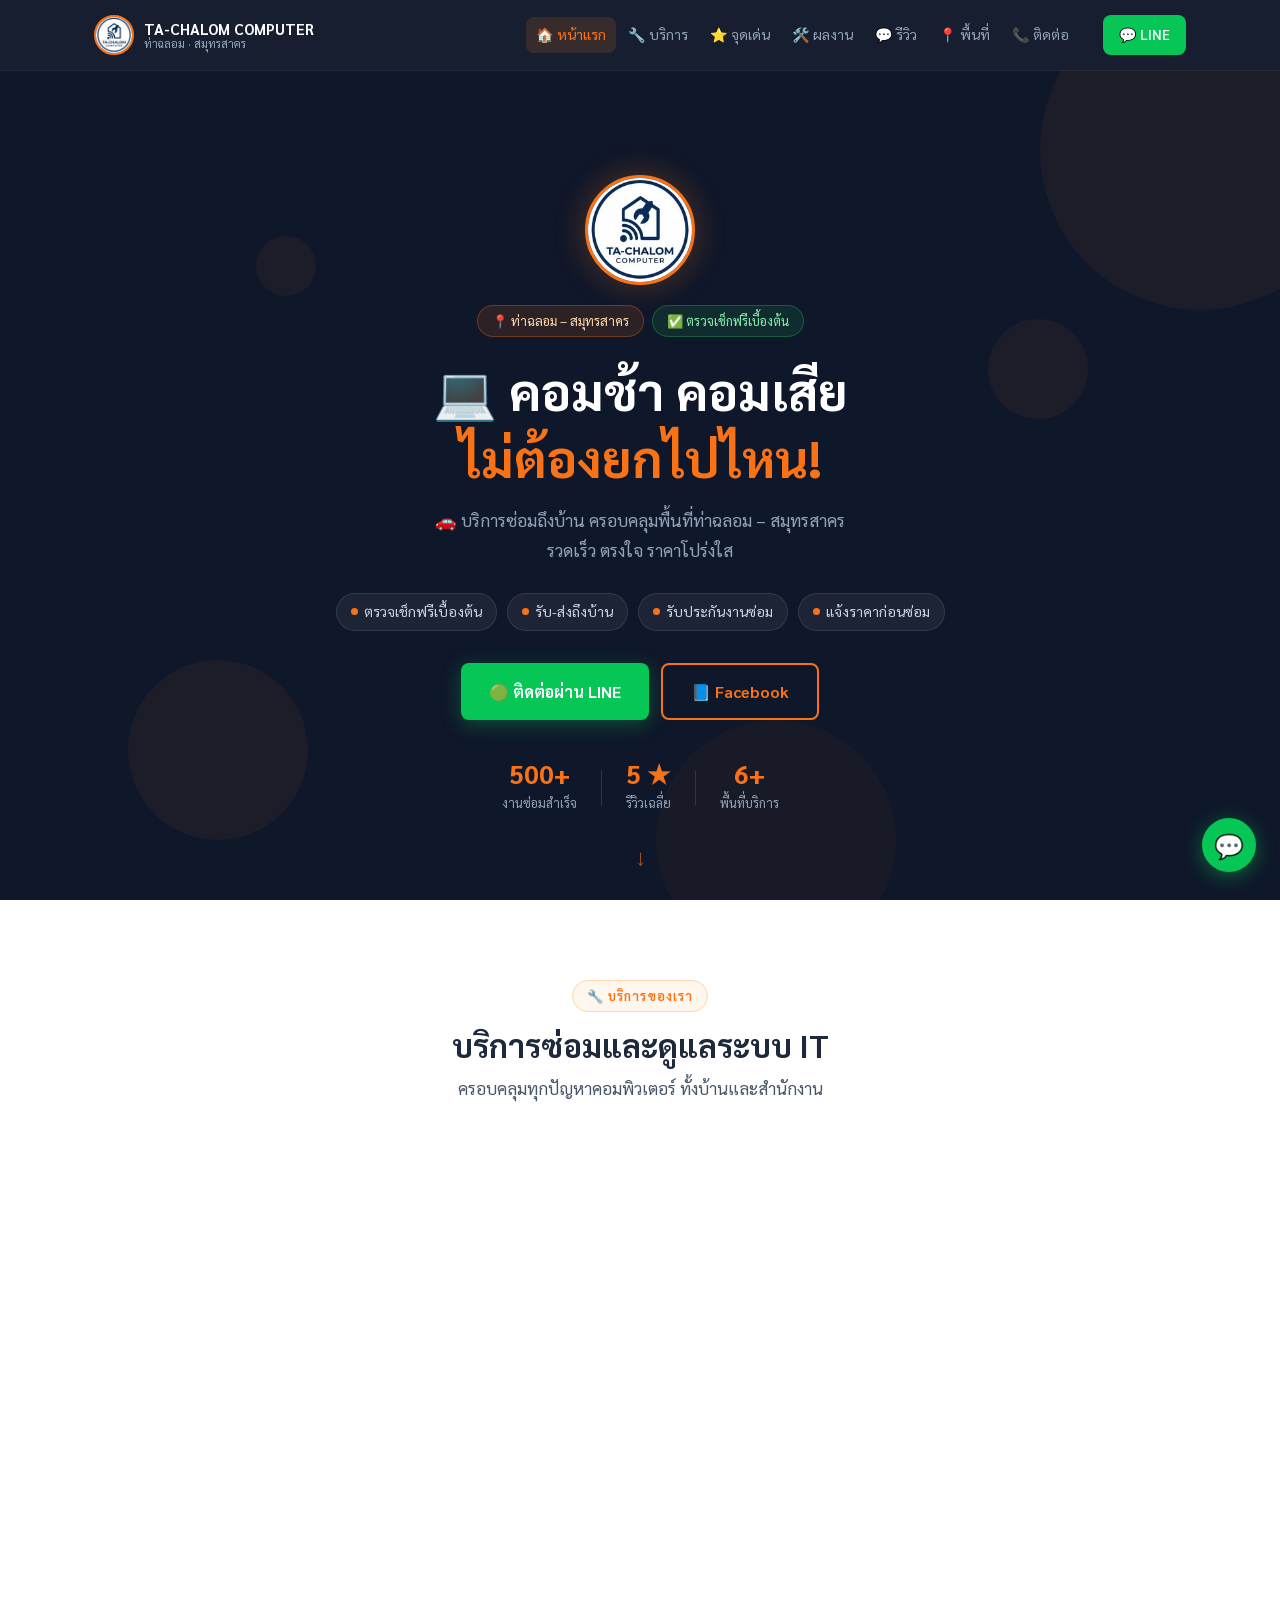
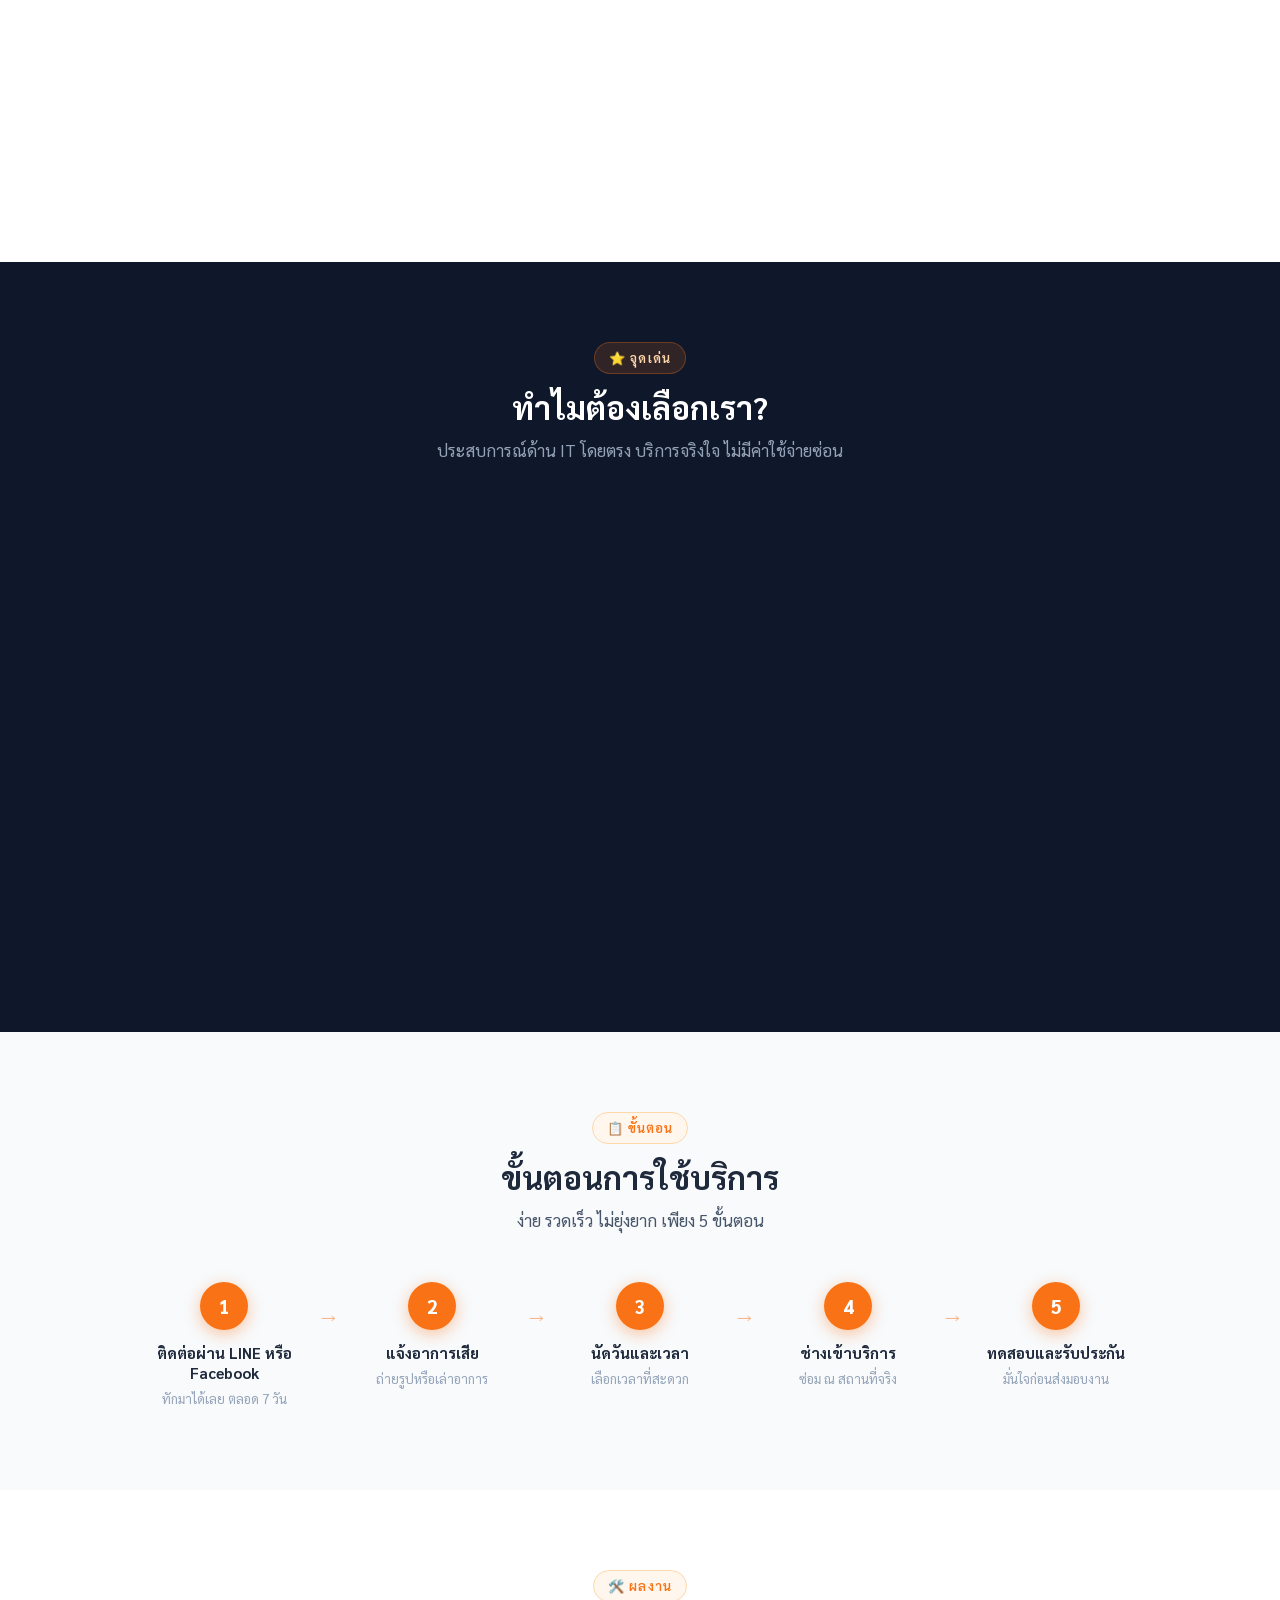
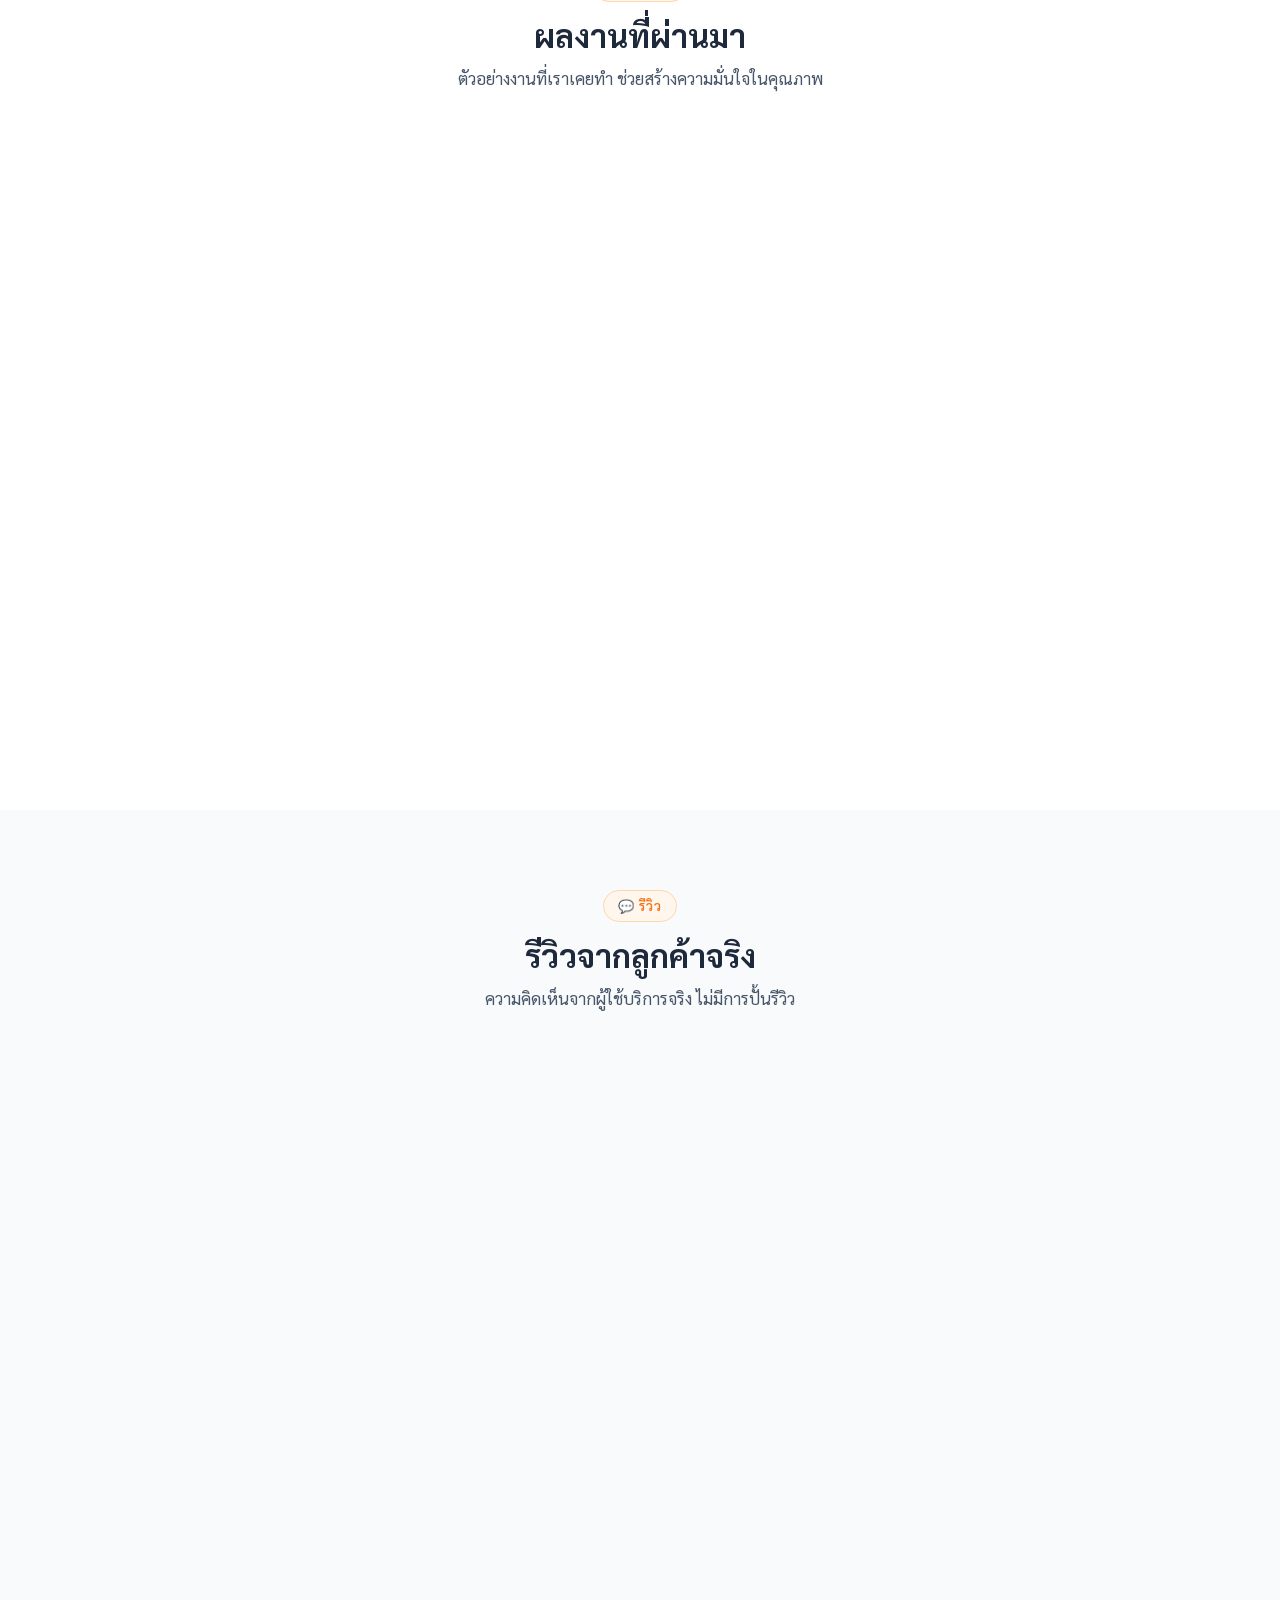
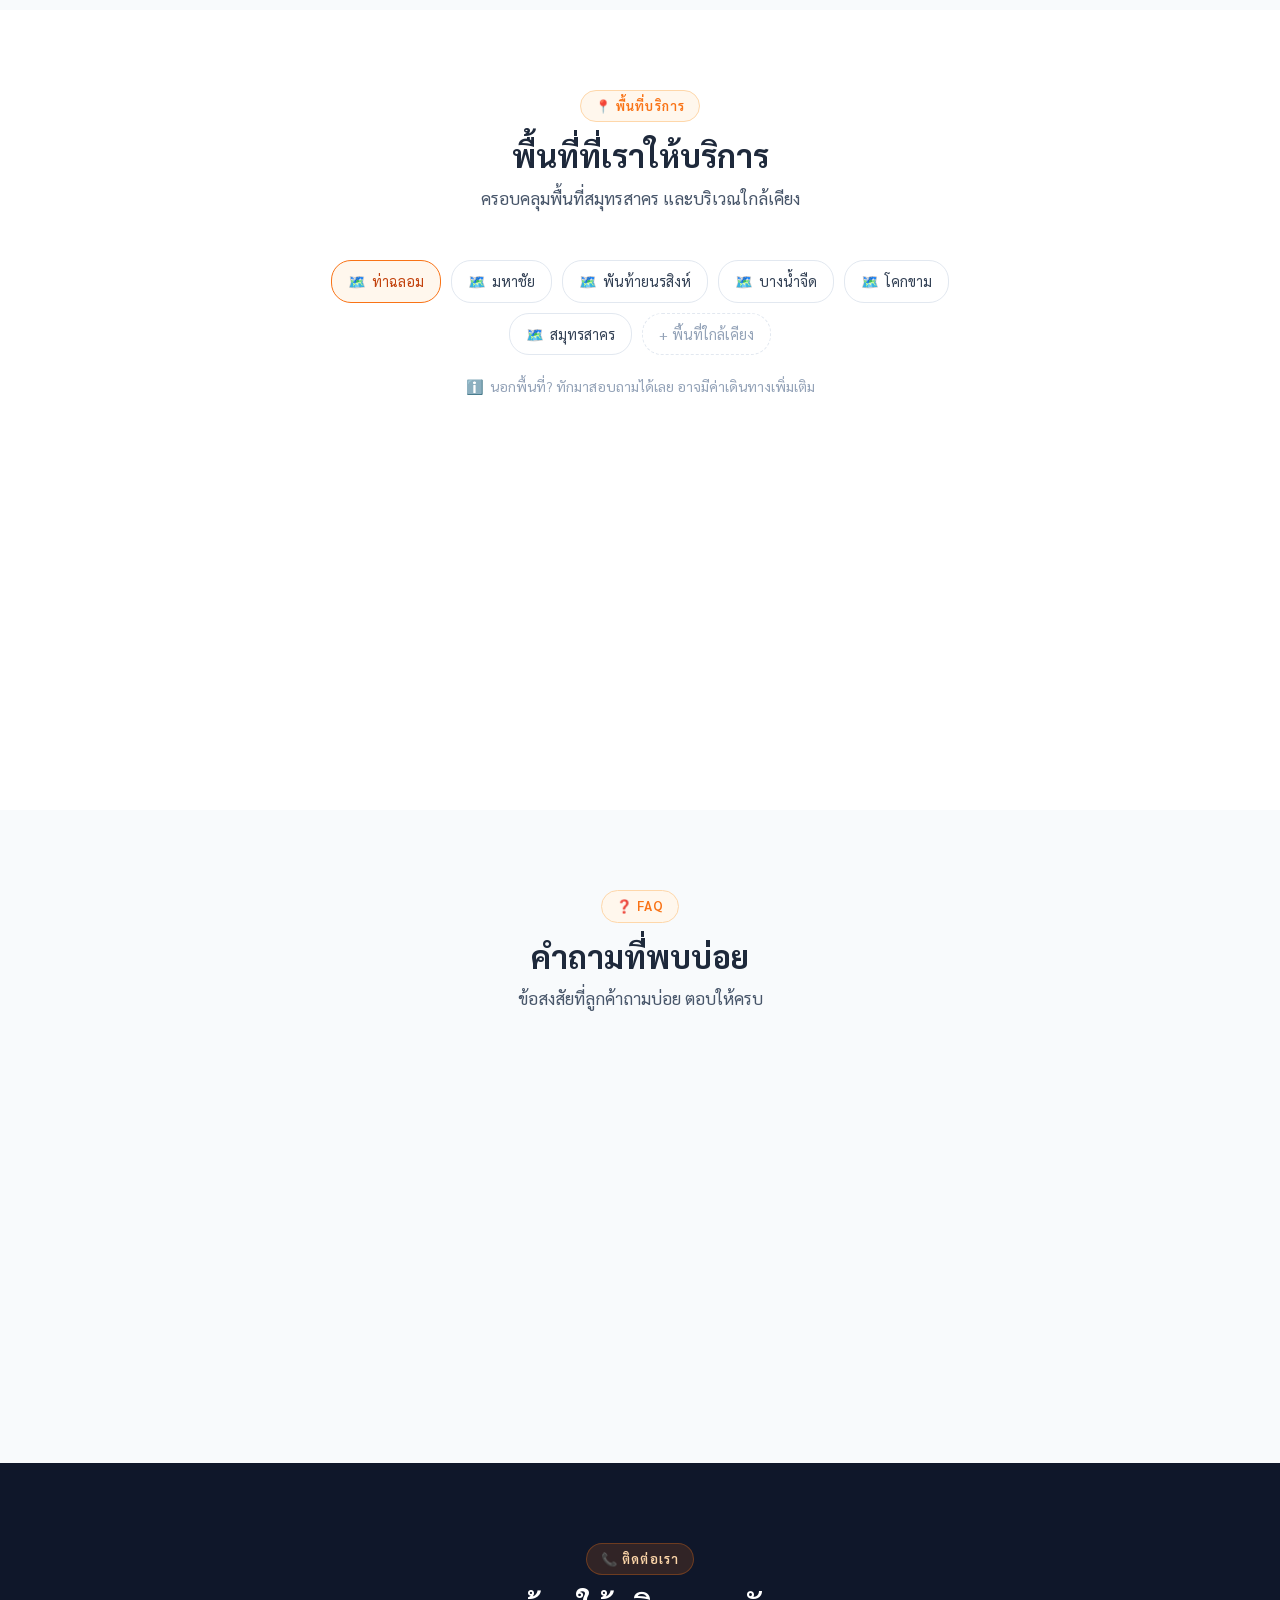
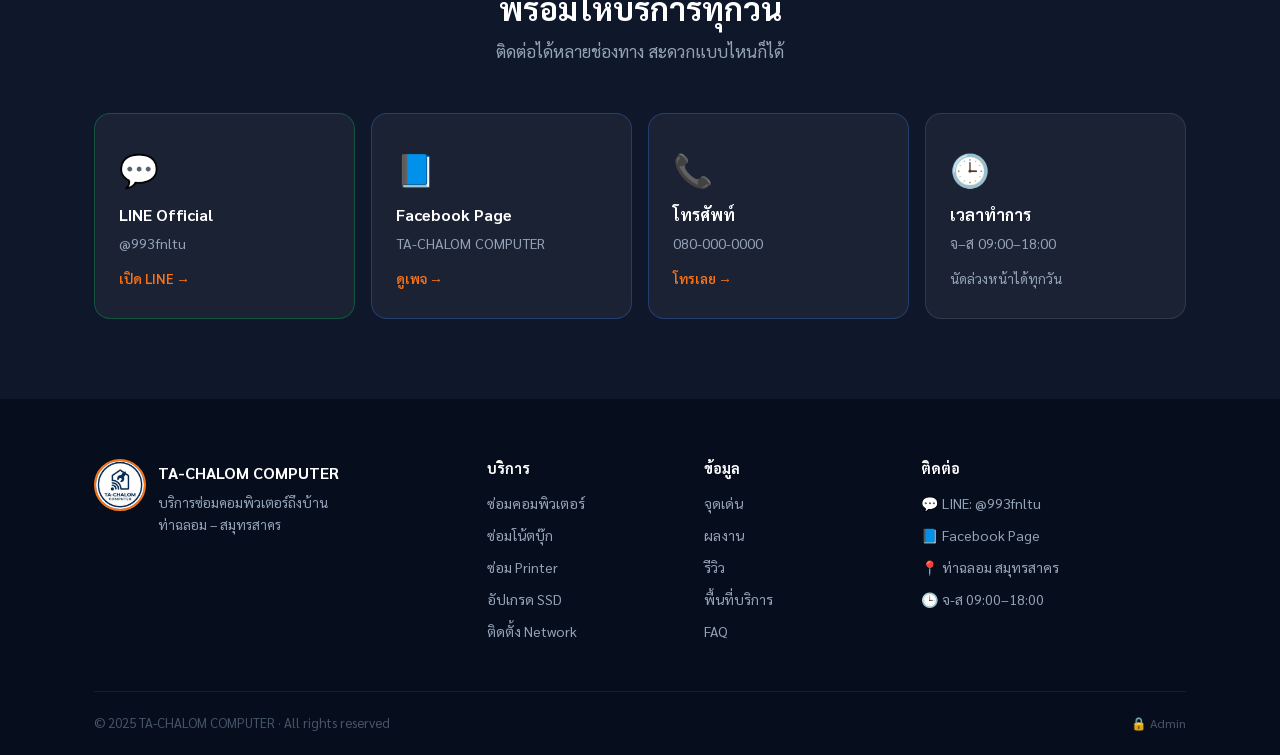
==== commit 829cefb5: "Add files via upload" ====
--- a/index.html
+++ b/index.html
@@ -36,7 +36,7 @@
         <a href="#area"      class="nav-link">📍 พื้นที่</a>
         <a href="#contact"   class="nav-link">📞 ติดต่อ</a>
       </nav>
-      <a href="https://line.me/ti/p/@993fnltu" class="btn-line-nav" target="_blank" rel="noopener">💬 LINE</a>
+      <a id="nav-line-btn" href="https://line.me/ti/p/@993fnltu" class="btn-line-nav" target="_blank" rel="noopener">💬 LINE</a>
       <button class="hamburger" id="hamburger" aria-label="เปิดเมนู" aria-expanded="false">
         <span></span><span></span><span></span>
       </button>
@@ -68,8 +68,8 @@
         <div class="check-item"><span class="check-dot"></span>แจ้งราคาก่อนซ่อม</div>
       </div>
       <div class="hero-cta">
-        <a href="https://line.me/ti/p/@993fnltu" class="btn-primary" target="_blank" rel="noopener">🟢 ติดต่อผ่าน LINE</a>
-        <a href="https://www.facebook.com/adminsupport2021" class="btn-outline" target="_blank" rel="noopener">📘 Facebook</a>
+        <a id="hero-line-btn" href="https://line.me/ti/p/@993fnltu" class="btn-primary" target="_blank" rel="noopener">🟢 ติดต่อผ่าน LINE</a>
+        <a id="hero-fb-btn" href="https://www.facebook.com/adminsupport2021" class="btn-outline" target="_blank" rel="noopener">📘 Facebook</a>
       </div>
       <div class="hero-stats">
         <div class="stat-item">
@@ -99,73 +99,8 @@
         <h2>บริการซ่อมและดูแลระบบ IT</h2>
         <p class="section-desc">ครอบคลุมทุกปัญหาคอมพิวเตอร์ ทั้งบ้านและสำนักงาน</p>
       </div>
-      <div class="services-grid">
-        <div class="svc-card" data-aos>
-          <div class="svc-icon-wrap svc-blue">💻</div>
-          <h3>ซ่อมคอมพิวเตอร์ PC</h3>
-          <ul class="svc-list">
-            <li>เครื่องช้า / ค้าง / เด้ง</li>
-            <li>ติดไวรัส / มัลแวร์</li>
-            <li>ลง Windows / โปรแกรม</li>
-            <li>เปลี่ยนอะไหล่ทุกชนิด</li>
-          </ul>
-          <a href="https://line.me/ti/p/@993fnltu" class="svc-link" target="_blank" rel="noopener">สอบถามบริการนี้ →</a>
-        </div>
-        <div class="svc-card" data-aos>
-          <div class="svc-icon-wrap svc-purple">💻</div>
-          <h3>ซ่อมโน้ตบุ๊ก</h3>
-          <ul class="svc-list">
-            <li>เปิดไม่ติด / ค้างบ่อย</li>
-            <li>จอดับ / เปลี่ยนจอ</li>
-            <li>เปลี่ยนแบตเตอรี่</li>
-            <li>คีย์บอร์ดเสีย / หน้าจอแตก</li>
-          </ul>
-          <a href="https://line.me/ti/p/@993fnltu" class="svc-link" target="_blank" rel="noopener">สอบถามบริการนี้ →</a>
-        </div>
-        <div class="svc-card" data-aos>
-          <div class="svc-icon-wrap svc-orange">🖨️</div>
-          <h3>ซ่อม Printer</h3>
-          <ul class="svc-list">
-            <li>พิมพ์ไม่ออก / หมึกไม่เข้า</li>
-            <li>กระดาษติด</li>
-            <li>ตั้งค่าพรินเตอร์เครือข่าย</li>
-            <li>เปลี่ยน head / ล้างหัวพิมพ์</li>
-          </ul>
-          <a href="https://line.me/ti/p/@993fnltu" class="svc-link" target="_blank" rel="noopener">สอบถามบริการนี้ →</a>
-        </div>
-        <div class="svc-card" data-aos>
-          <div class="svc-icon-wrap svc-yellow">⚡</div>
-          <h3>อัปเกรด SSD / RAM</h3>
-          <ul class="svc-list">
-            <li>เพิ่มความเร็วเครื่องทันใจ</li>
-            <li>ย้ายข้อมูลทุกไฟล์ ไม่หาย</li>
-            <li>ติดตั้ง Windows ใหม่</li>
-            <li>เพิ่ม RAM รองรับงานหนัก</li>
-          </ul>
-          <a href="https://line.me/ti/p/@993fnltu" class="svc-link" target="_blank" rel="noopener">สอบถามบริการนี้ →</a>
-        </div>
-        <div class="svc-card" data-aos>
-          <div class="svc-icon-wrap svc-teal">🌐</div>
-          <h3>ติดตั้งระบบ Network</h3>
-          <ul class="svc-list">
-            <li>Router / WiFi ให้แรง ไม่มีจุดอับ</li>
-            <li>เดินสาย LAN สำนักงาน</li>
-            <li>แชร์ Printer เครือข่าย</li>
-            <li>แก้ปัญหาเน็ตช้า / หลุด</li>
-          </ul>
-          <a href="https://line.me/ti/p/@993fnltu" class="svc-link" target="_blank" rel="noopener">สอบถามบริการนี้ →</a>
-        </div>
-        <div class="svc-card svc-card--highlight" data-aos>
-          <div class="svc-icon-wrap svc-navy">🏢</div>
-          <h3>ดูแล IT สำหรับบริษัท</h3>
-          <ul class="svc-list">
-            <li>MA รายเดือน ราคาพิเศษ</li>
-            <li>Remote Support ทันที</li>
-            <li>ตรวจสอบและบำรุงระบบ</li>
-            <li>ให้คำปรึกษาด้าน IT ฟรี</li>
-          </ul>
-          <a href="https://line.me/ti/p/@993fnltu" class="svc-link" target="_blank" rel="noopener">ปรึกษาแพ็กเกจ →</a>
-        </div>
+      <div class="services-grid" id="services-grid">
+        <!-- Rendered by JS -->
       </div>
     </div>
   </section>
@@ -178,13 +113,8 @@
         <h2>ทำไมต้องเลือกเรา?</h2>
         <p class="section-desc section-desc--light">ประสบการณ์ด้าน IT โดยตรง บริการจริงใจ ไม่มีค่าใช้จ่ายซ่อน</p>
       </div>
-      <div class="why-grid">
-        <div class="why-card" data-aos><div class="why-icon">🚗</div><h3>ซ่อมถึงบ้าน</h3><p>ไม่ต้องยกเครื่องไปไหน ช่างเข้าบริการถึงที่ สะดวกสุด ๆ</p></div>
-        <div class="why-card" data-aos><div class="why-icon">💰</div><h3>แจ้งราคาก่อนซ่อม</h3><p>บอกราคาให้ทราบก่อนทุกครั้ง ไม่มีค่าใช้จ่ายแอบแฝง</p></div>
-        <div class="why-card" data-aos><div class="why-icon">🛡️</div><h3>รับประกันงานซ่อม</h3><p>มีการรับประกันหลังซ่อมทุกชิ้นงาน อุ่นใจหลังใช้บริการ</p></div>
-        <div class="why-card" data-aos><div class="why-icon">⚡</div><h3>ตรวจเช็กฟรี</h3><p>วินิจฉัยอาการเบื้องต้นฟรี ก่อนตัดสินใจซ่อมทุกครั้ง</p></div>
-        <div class="why-card" data-aos><div class="why-icon">🔄</div><h3>รับ-ส่งเครื่อง</h3><p>บริการรับส่งเครื่องถึงบ้าน ครอบคลุมพื้นที่ท่าฉลอมและใกล้เคียง</p></div>
-        <div class="why-card" data-aos><div class="why-icon">🏢</div><h3>ดูแลทั้งบ้านและออฟฟิศ</h3><p>รองรับทั้งลูกค้าทั่วไปและองค์กร มีแพ็กเกจ MA รายเดือน</p></div>
+      <div class="why-grid" id="why-grid">
+        <!-- Rendered by JS -->
       </div>
     </div>
   </section>
@@ -219,13 +149,8 @@
         <h2>ผลงานที่ผ่านมา</h2>
         <p class="section-desc">ตัวอย่างงานที่เราเคยทำ ช่วยสร้างความมั่นใจในคุณภาพ</p>
       </div>
-      <div class="portfolio-grid">
-        <div class="port-card" data-aos><div class="port-img port-img--ssd"><span class="port-emoji">💾</span></div><div class="port-info"><h4>เปลี่ยน HDD → SSD</h4><p>บูตเร็วขึ้น 5 เท่า ย้ายข้อมูลไม่หาย</p><span class="port-tag">อัปเกรด</span></div></div>
-        <div class="port-card" data-aos><div class="port-img port-img--nb"><span class="port-emoji">💻</span></div><div class="port-info"><h4>ซ่อมโน้ตบุ๊ก จอดับ</h4><p>เปลี่ยนจอใหม่ รับประกัน 3 เดือน</p><span class="port-tag">งานซ่อม</span></div></div>
-        <div class="port-card" data-aos><div class="port-img port-img--printer"><span class="port-emoji">🖨️</span></div><div class="port-info"><h4>ซ่อม Printer Epson</h4><p>ล้างหัวพิมพ์ ตั้งค่าใหม่ พิมพ์คมชัด</p><span class="port-tag">งานซ่อม</span></div></div>
-        <div class="port-card" data-aos><div class="port-img port-img--network"><span class="port-emoji">🌐</span></div><div class="port-info"><h4>วาง Network สำนักงาน</h4><p>เดินสาย LAN 20 จุด WiFi ไร้จุดอับ</p><span class="port-tag">Network</span></div></div>
-        <div class="port-card" data-aos><div class="port-img port-img--virus"><span class="port-emoji">🛡️</span></div><div class="port-info"><h4>กำจัดไวรัส / มัลแวร์</h4><p>ลง Windows ใหม่ เครื่องกลับมาเร็ว</p><span class="port-tag">ซอฟต์แวร์</span></div></div>
-        <div class="port-card" data-aos><div class="port-img port-img--ma"><span class="port-emoji">🏢</span></div><div class="port-info"><h4>MA รายเดือน บริษัท</h4><p>ดูแลระบบ IT 15 เครื่อง Remote Support</p><span class="port-tag">IT Support</span></div></div>
+      <div class="portfolio-grid" id="portfolio-grid">
+        <!-- Rendered by JS -->
       </div>
     </div>
   </section>
@@ -238,13 +163,8 @@
         <h2>รีวิวจากลูกค้าจริง</h2>
         <p class="section-desc">ความคิดเห็นจากผู้ใช้บริการจริง ไม่มีการปั้นรีวิว</p>
       </div>
-      <div class="reviews-grid">
-        <div class="review-card" data-aos><div class="review-stars">⭐⭐⭐⭐⭐</div><blockquote>"เครื่องเร็วขึ้นมากหลังเปลี่ยน SSD ซ่อมถึงบ้าน ไม่ต้องยกไปไหน สะดวกมาก"</blockquote><div class="review-author"><div class="review-avatar">ส</div><div><strong>คุณสมชาย</strong><span>ลูกค้า PC Desktop</span></div></div></div>
-        <div class="review-card" data-aos><div class="review-stars">⭐⭐⭐⭐⭐</div><blockquote>"โน้ตบุ๊กจอดับ ช่างมาซ่อมถึงบ้าน เปลี่ยนจอเสร็จภายในวันเดียว ราคาตามที่บอกไว้เป๊ะ"</blockquote><div class="review-author"><div class="review-avatar">ว</div><div><strong>คุณวิภา</strong><span>ลูกค้า Notebook</span></div></div></div>
-        <div class="review-card" data-aos><div class="review-stars">⭐⭐⭐⭐⭐</div><blockquote>"Printer ใช้งานได้ปกติแล้ว ตั้งค่าเครือข่ายให้ด้วย พิมพ์จากมือถือได้เลย ประทับใจมาก"</blockquote><div class="review-author"><div class="review-avatar">น</div><div><strong>คุณนิตยา</strong><span>ลูกค้า Printer</span></div></div></div>
-        <div class="review-card" data-aos><div class="review-stars">⭐⭐⭐⭐⭐</div><blockquote>"ทำ MA รายเดือนให้บริษัท ดูแลดี Remote Support ไว ปัญหา IT แทบไม่มีแล้ว"</blockquote><div class="review-author"><div class="review-avatar">ป</div><div><strong>คุณประพัทธ์</strong><span>ลูกค้า IT Support</span></div></div></div>
-        <div class="review-card" data-aos><div class="review-stars">⭐⭐⭐⭐⭐</div><blockquote>"วาง Network บ้านใหม่ WiFi แรงทุกห้อง ช่างแนะนำอุปกรณ์ที่คุ้มค่า ไม่ขายของเกิน"</blockquote><div class="review-author"><div class="review-avatar">ม</div><div><strong>คุณมานะ</strong><span>ลูกค้า Network</span></div></div></div>
-        <div class="review-card" data-aos><div class="review-stars">⭐⭐⭐⭐⭐</div><blockquote>"เครื่องติดไวรัสหนักมาก ช่างจัดการได้เรียบร้อย ลง Windows ใหม่ เร็วเหมือนเครื่องใหม่เลย"</blockquote><div class="review-author"><div class="review-avatar">ก</div><div><strong>คุณกิตติ</strong><span>ลูกค้า PC Desktop</span></div></div></div>
+      <div class="reviews-grid" id="reviews-grid">
+        <!-- Rendered by JS -->
       </div>
     </div>
   </section>
@@ -258,14 +178,8 @@
         <p class="section-desc">ครอบคลุมพื้นที่สมุทรสาคร และบริเวณใกล้เคียง</p>
       </div>
       <div class="area-map-wrap">
-        <div class="area-pills">
-          <div class="area-pill active"><span>🗺️</span> ท่าฉลอม</div>
-          <div class="area-pill"><span>🗺️</span> มหาชัย</div>
-          <div class="area-pill"><span>🗺️</span> พันท้ายนรสิงห์</div>
-          <div class="area-pill"><span>🗺️</span> บางน้ำจืด</div>
-          <div class="area-pill"><span>🗺️</span> โคกขาม</div>
-          <div class="area-pill"><span>🗺️</span> สมุทรสาคร</div>
-          <div class="area-pill area-pill--more">+ พื้นที่ใกล้เคียง</div>
+        <div class="area-pills" id="area-pills">
+          <!-- Rendered by JS -->
         </div>
         <div class="area-note">
           <span class="note-icon">ℹ️</span>
@@ -288,12 +202,8 @@
         <h2>คำถามที่พบบ่อย</h2>
         <p class="section-desc">ข้อสงสัยที่ลูกค้าถามบ่อย ตอบให้ครบ</p>
       </div>
-      <div class="faq-list">
-        <div class="faq-item" data-aos><button class="faq-q" aria-expanded="false"><span>ซ่อมถึงบ้านคิดค่าเดินทางไหม?</span><span class="faq-arrow">+</span></button><div class="faq-a" hidden>ฟรีในพื้นที่ท่าฉลอม – สมุทรสาคร และบริเวณใกล้เคียง สำหรับพื้นที่ไกลออกไปอาจมีค่าเดินทางเพิ่มเล็กน้อย แต่จะแจ้งให้ทราบก่อนทุกครั้ง</div></div>
-        <div class="faq-item" data-aos><button class="faq-q" aria-expanded="false"><span>ใช้เวลาซ่อมนานแค่ไหน?</span><span class="faq-arrow">+</span></button><div class="faq-a" hidden>ขึ้นอยู่กับประเภทงาน งานทั่วไปอย่างลง Windows หรือกำจัดไวรัสใช้เวลา 1–3 ชั่วโมง งานเปลี่ยนอะไหล่อาจใช้เวลา 1–2 วัน (รอชิ้นส่วน) จะแจ้งระยะเวลาก่อนเริ่มงานทุกครั้ง</div></div>
-        <div class="faq-item" data-aos><button class="faq-q" aria-expanded="false"><span>รับประกันงานซ่อมหรือไม่?</span><span class="faq-arrow">+</span></button><div class="faq-a" hidden>รับประกันงานซ่อมทุกชิ้นงาน ระยะเวลารับประกันขึ้นอยู่กับประเภทงาน เช่น งานซอฟต์แวร์รับประกัน 30 วัน งานเปลี่ยนอะไหล่รับประกัน 90 วัน จะแจ้งเงื่อนไขให้ทราบก่อนทุกครั้ง</div></div>
-        <div class="faq-item" data-aos><button class="faq-q" aria-expanded="false"><span>รับซ่อมวันหยุดหรือนอกเวลาได้ไหม?</span><span class="faq-arrow">+</span></button><div class="faq-a" hidden>รับบริการตามนัดหมาย รวมถึงวันหยุดและนอกเวลาทำการ ขึ้นอยู่กับตารางนัดหมาย ทักมาสอบถามล่วงหน้าได้เลยครับ</div></div>
-        <div class="faq-item" data-aos><button class="faq-q" aria-expanded="false"><span>ถ้าซ่อมไม่ได้จะคิดเงินไหม?</span><span class="faq-arrow">+</span></button><div class="faq-a" hidden>ไม่คิดค่าตรวจเช็กเบื้องต้น หากซ่อมไม่ได้หรือซ่อมแล้วไม่คุ้ม จะแจ้งให้ทราบพร้อมเสนอทางเลือกอื่น โดยไม่คิดค่าบริการตรวจ</div></div>
+      <div class="faq-list" id="faq-list">
+        <!-- Rendered by JS -->
       </div>
     </div>
   </section>
@@ -306,31 +216,8 @@
         <h2>พร้อมให้บริการทุกวัน</h2>
         <p class="section-desc section-desc--light">ติดต่อได้หลายช่องทาง สะดวกแบบไหนก็ได้</p>
       </div>
-      <div class="contact-grid">
-        <a href="https://line.me/ti/p/@993fnltu" class="contact-card contact-card--line" target="_blank" rel="noopener">
-          <div class="contact-icon">💬</div>
-          <h3>LINE Official</h3>
-          <p>@993fnltu</p>
-          <span class="contact-action">เปิด LINE →</span>
-        </a>
-        <a href="https://www.facebook.com/adminsupport2021" class="contact-card contact-card--fb" target="_blank" rel="noopener">
-          <div class="contact-icon">📘</div>
-          <h3>Facebook Page</h3>
-          <p>TA-CHALOM COMPUTER</p>
-          <span class="contact-action">ดูเพจ →</span>
-        </a>
-        <a href="tel:0800000000" class="contact-card contact-card--tel">
-          <div class="contact-icon">📞</div>
-          <h3>โทรศัพท์</h3>
-          <p>080-000-0000</p>
-          <span class="contact-action">โทรเลย →</span>
-        </a>
-        <div class="contact-card contact-card--hours">
-          <div class="contact-icon">🕒</div>
-          <h3>เวลาทำการ</h3>
-          <p>จันทร์ – เสาร์<br>09:00 – 18:00 น.</p>
-          <span class="contact-action contact-action--muted">นัดล่วงหน้าได้ทุกวัน</span>
-        </div>
+      <div class="contact-grid" id="contact-grid">
+        <!-- Rendered by JS -->
       </div>
     </div>
   </section>
@@ -364,10 +251,10 @@
         </div>
         <div class="footer-contact-col">
           <h5>ติดต่อ</h5>
-          <p>💬 LINE: @993fnltu</p>
-          <p>📘 <a href="https://www.facebook.com/adminsupport2021" target="_blank" rel="noopener" style="color:var(--gray-400);">Facebook Page</a></p>
-          <p>📍 ท่าฉลอม สมุทรสาคร</p>
-          <p>🕒 จ-ส 09:00–18:00</p>
+          <p id="footer-line">💬 LINE: @993fnltu</p>
+          <p><span id="footer-fb">📘 <a href="https://www.facebook.com/adminsupport2021" target="_blank" rel="noopener" style="color:var(--gray-400);">Facebook Page</a></span></p>
+          <p id="footer-address">📍 ท่าฉลอม สมุทรสาคร</p>
+          <p id="footer-hours">🕒 จ-ส 09:00–18:00</p>
         </div>
       </div>
       <div class="footer-bottom">
@@ -378,11 +265,248 @@
   </footer>
 
   <!-- ===== FLOAT LINE BUTTON ===== -->
-  <a href="https://line.me/ti/p/@993fnltu" class="float-line" target="_blank" rel="noopener" aria-label="ติดต่อผ่าน LINE">💬</a>
+  <a id="float-line-btn" href="https://line.me/ti/p/@993fnltu" class="float-line" target="_blank" rel="noopener" aria-label="ติดต่อผ่าน LINE">💬</a>
 
   <!-- ===== BACK TO TOP ===== -->
   <button class="back-to-top" id="backToTop" aria-label="กลับขึ้นข้างบน">↑</button>
 
   <script src="script.js"></script>
+  <script>
+  /* ============================================================
+     INDEX.JS — ดึงข้อมูลจาก localStorage (แก้โดย Admin)
+     ============================================================ */
+  (function () {
+    'use strict';
+
+    const STORAGE_KEY = 'tc_admin_data';
+
+    /* ── Default Data (ใช้เมื่อ Admin ยังไม่เคยบันทึก) ── */
+    const defaultData = {
+      contact: {
+        line: '@993fnltu',
+        fb: 'https://www.facebook.com/adminsupport2021',
+        phone: '080-000-0000',
+        address: 'ท่าฉลอม สมุทรสาคร',
+        hours: 'จ-ส 09:00–18:00',
+        note: 'นัดล่วงหน้าได้ทุกวัน'
+      },
+      services: [
+        { id:1, name:'ซ่อมคอมพิวเตอร์ PC', icon:'💻', color:'svc-blue', items:'เครื่องช้า / ค้าง / เด้ง,ติดไวรัส / มัลแวร์,ลง Windows / โปรแกรม,เปลี่ยนอะไหล่ทุกชนิด' },
+        { id:2, name:'ซ่อมโน้ตบุ๊ก', icon:'💻', color:'svc-purple', items:'เปิดไม่ติด / ค้างบ่อย,จอดับ / เปลี่ยนจอ,เปลี่ยนแบตเตอรี่,คีย์บอร์ดเสีย / หน้าจอแตก' },
+        { id:3, name:'ซ่อม Printer', icon:'🖨️', color:'svc-orange', items:'พิมพ์ไม่ออก / หมึกไม่เข้า,กระดาษติด,ตั้งค่าพรินเตอร์เครือข่าย,เปลี่ยน head / ล้างหัวพิมพ์' },
+        { id:4, name:'อัปเกรด SSD / RAM', icon:'⚡', color:'svc-yellow', items:'เพิ่มความเร็วเครื่องทันใจ,ย้ายข้อมูลทุกไฟล์ ไม่หาย,ติดตั้ง Windows ใหม่,เพิ่ม RAM รองรับงานหนัก' },
+        { id:5, name:'ติดตั้งระบบ Network', icon:'🌐', color:'svc-teal', items:'Router / WiFi ให้แรง ไม่มีจุดอับ,เดินสาย LAN สำนักงาน,แชร์ Printer เครือข่าย,แก้ปัญหาเน็ตช้า / หลุด' },
+        { id:6, name:'ดูแล IT สำหรับบริษัท', icon:'🏢', color:'svc-navy', items:'MA รายเดือน ราคาพิเศษ,Remote Support ทันที,ตรวจสอบและบำรุงระบบ,ให้คำปรึกษาด้าน IT ฟรี' }
+      ],
+      why: [
+        { id:1, name:'ซ่อมถึงบ้าน', icon:'🚗', desc:'ไม่ต้องยกเครื่องไปไหน ช่างเข้าบริการถึงที่ สะดวกสุด ๆ' },
+        { id:2, name:'แจ้งราคาก่อนซ่อม', icon:'💰', desc:'บอกราคาให้ทราบก่อนทุกครั้ง ไม่มีค่าใช้จ่ายแอบแฝง' },
+        { id:3, name:'รับประกันงานซ่อม', icon:'🛡️', desc:'มีการรับประกันหลังซ่อมทุกชิ้นงาน อุ่นใจหลังใช้บริการ' },
+        { id:4, name:'ตรวจเช็กฟรี', icon:'⚡', desc:'วินิจฉัยอาการเบื้องต้นฟรี ก่อนตัดสินใจซ่อมทุกครั้ง' },
+        { id:5, name:'รับ-ส่งเครื่อง', icon:'🔄', desc:'บริการรับส่งเครื่องถึงบ้าน ครอบคลุมพื้นที่ท่าฉลอมและใกล้เคียง' },
+        { id:6, name:'ดูแลทั้งบ้านและออฟฟิศ', icon:'🏢', desc:'รองรับทั้งลูกค้าทั่วไปและองค์กร มีแพ็กเกจ MA รายเดือน' }
+      ],
+      portfolio: [
+        { id:1, title:'เปลี่ยน HDD → SSD', desc:'บูตเร็วขึ้น 5 เท่า ย้ายข้อมูลไม่หาย', tag:'อัปเกรด', icon:'💾' },
+        { id:2, title:'ซ่อมโน้ตบุ๊ก จอดับ', desc:'เปลี่ยนจอใหม่ รับประกัน 3 เดือน', tag:'งานซ่อม', icon:'💻' },
+        { id:3, title:'ซ่อม Printer Epson', desc:'ล้างหัวพิมพ์ ตั้งค่าใหม่ พิมพ์คมชัด', tag:'งานซ่อม', icon:'🖨️' },
+        { id:4, title:'วาง Network สำนักงาน', desc:'เดินสาย LAN 20 จุด WiFi ไร้จุดอับ', tag:'Network', icon:'🌐' },
+        { id:5, title:'กำจัดไวรัส / มัลแวร์', desc:'ลง Windows ใหม่ เครื่องกลับมาเร็ว', tag:'ซอฟต์แวร์', icon:'🛡️' },
+        { id:6, title:'MA รายเดือน บริษัท', desc:'ดูแลระบบ IT 15 เครื่อง Remote Support', tag:'IT Support', icon:'🏢' }
+      ],
+      reviews: [
+        { id:1, name:'คุณสมชาย', type:'ลูกค้า PC Desktop', stars:5, text:'เครื่องเร็วขึ้นมากหลังเปลี่ยน SSD ซ่อมถึงบ้าน ไม่ต้องยกไปไหน สะดวกมาก' },
+        { id:2, name:'คุณวิภา', type:'ลูกค้า Notebook', stars:5, text:'โน้ตบุ๊กจอดับ ช่างมาซ่อมถึงบ้าน เปลี่ยนจอเสร็จภายในวันเดียว ราคาตามที่บอกไว้เป๊ะ' },
+        { id:3, name:'คุณนิตยา', type:'ลูกค้า Printer', stars:5, text:'Printer ใช้งานได้ปกติแล้ว ตั้งค่าเครือข่ายให้ด้วย พิมพ์จากมือถือได้เลย ประทับใจมาก' },
+        { id:4, name:'คุณประพัทธ์', type:'ลูกค้า IT Support', stars:5, text:'ทำ MA รายเดือนให้บริษัท ดูแลดี Remote Support ไว ปัญหา IT แทบไม่มีแล้ว' },
+        { id:5, name:'คุณมานะ', type:'ลูกค้า Network', stars:5, text:'วาง Network บ้านใหม่ WiFi แรงทุกห้อง ช่างแนะนำอุปกรณ์ที่คุ้มค่า ไม่ขายของเกิน' },
+        { id:6, name:'คุณกิตติ', type:'ลูกค้า PC Desktop', stars:5, text:'เครื่องติดไวรัสหนักมาก ช่างจัดการได้เรียบร้อย ลง Windows ใหม่ เร็วเหมือนเครื่องใหม่เลย' }
+      ],
+      faq: [
+        { id:1, q:'ซ่อมถึงบ้านคิดค่าเดินทางไหม?', a:'ฟรีในพื้นที่ท่าฉลอม – สมุทรสาคร และบริเวณใกล้เคียง สำหรับพื้นที่ไกลออกไปอาจมีค่าเดินทางเพิ่มเล็กน้อย แต่จะแจ้งให้ทราบก่อนทุกครั้ง' },
+        { id:2, q:'ใช้เวลาซ่อมนานแค่ไหน?', a:'ขึ้นอยู่กับประเภทงาน งานทั่วไปอย่างลง Windows หรือกำจัดไวรัสใช้เวลา 1–3 ชั่วโมง งานเปลี่ยนอะไหล่อาจใช้เวลา 1–2 วัน (รอชิ้นส่วน) จะแจ้งระยะเวลาก่อนเริ่มงานทุกครั้ง' },
+        { id:3, q:'รับประกันงานซ่อมหรือไม่?', a:'รับประกันงานซ่อมทุกชิ้นงาน ระยะเวลารับประกันขึ้นอยู่กับประเภทงาน เช่น งานซอฟต์แวร์รับประกัน 30 วัน งานเปลี่ยนอะไหล่รับประกัน 90 วัน จะแจ้งเงื่อนไขให้ทราบก่อนทุกครั้ง' },
+        { id:4, q:'รับซ่อมวันหยุดหรือนอกเวลาได้ไหม?', a:'รับบริการตามนัดหมาย รวมถึงวันหยุดและนอกเวลาทำการ ขึ้นอยู่กับตารางนัดหมาย ทักมาสอบถามล่วงหน้าได้เลยครับ' },
+        { id:5, q:'ถ้าซ่อมไม่ได้จะคิดเงินไหม?', a:'ไม่คิดค่าตรวจเช็กเบื้องต้น หากซ่อมไม่ได้หรือซ่อมแล้วไม่คุ้ม จะแจ้งให้ทราบพร้อมเสนอทางเลือกอื่น โดยไม่คิดค่าบริการตรวจ' }
+      ],
+      area: [
+        { id:1, name:'ท่าฉลอม', type:'หลัก' },
+        { id:2, name:'มหาชัย', type:'หลัก' },
+        { id:3, name:'พันท้ายนรสิงห์', type:'หลัก' },
+        { id:4, name:'บางน้ำจืด', type:'ใกล้เคียง' },
+        { id:5, name:'โคกขาม', type:'ใกล้เคียง' },
+        { id:6, name:'สมุทรสาคร', type:'หลัก' }
+      ]
+    };
+
+    /* ── โหลดข้อมูลจาก localStorage ── */
+    function loadDB() {
+      try {
+        const saved = localStorage.getItem(STORAGE_KEY);
+        return saved ? JSON.parse(saved) : JSON.parse(JSON.stringify(defaultData));
+      } catch (e) {
+        return JSON.parse(JSON.stringify(defaultData));
+      }
+    }
+
+    const DB = loadDB();
+    const C = DB.contact || defaultData.contact;
+
+    /* ── อัปเดต LINE / FB links ── */
+    function lineHref(id) {
+      const href = C.line ? (C.line.startsWith('http') ? C.line : 'https://line.me/ti/p/' + C.line) : '#';
+      const el = document.getElementById(id);
+      if (el) el.href = href;
+    }
+    lineHref('nav-line-btn');
+    lineHref('hero-line-btn');
+    lineHref('float-line-btn');
+
+    const fbEl = document.getElementById('hero-fb-btn');
+    if (fbEl && C.fb) fbEl.href = C.fb;
+
+    /* ── Footer ── */
+    const fl = document.getElementById('footer-line');
+    if (fl) fl.textContent = '💬 LINE: ' + (C.line || '@993fnltu');
+
+    const fa = document.getElementById('footer-address');
+    if (fa) fa.textContent = '📍 ' + (C.address || 'ท่าฉลอม สมุทรสาคร');
+
+    const fh = document.getElementById('footer-hours');
+    if (fh) fh.textContent = '🕒 ' + (C.hours || 'จ-ส 09:00–18:00');
+
+    const ffb = document.getElementById('footer-fb');
+    if (ffb && C.fb) {
+      ffb.innerHTML = '📘 <a href="' + C.fb + '" target="_blank" rel="noopener" style="color:var(--gray-400);">Facebook Page</a>';
+    }
+
+    /* ── COLOR MAP สำหรับ service cards ── */
+    const colorMap = {
+      'svc-blue':   { bg: 'var(--blue-lt)',   icon: 'var(--blue)' },
+      'svc-purple': { bg: 'var(--purple-lt)', icon: 'var(--purple)' },
+      'svc-orange': { bg: 'var(--orange-pale)',icon: 'var(--orange)' },
+      'svc-yellow': { bg: 'var(--yellow-lt)', icon: 'var(--yellow)' },
+      'svc-teal':   { bg: 'var(--teal-lt)',   icon: 'var(--teal)' },
+      'svc-navy':   { bg: 'rgba(15,23,42,.08)', icon: 'var(--navy)' },
+    };
+
+    /* ── Render SERVICES ── */
+    const svcGrid = document.getElementById('services-grid');
+    if (svcGrid && DB.services) {
+      const lineHrefVal = C.line ? (C.line.startsWith('http') ? C.line : 'https://line.me/ti/p/' + C.line) : 'https://line.me/ti/p/@993fnltu';
+      svcGrid.innerHTML = DB.services.map((s, i) => {
+        const cm = colorMap[s.color] || colorMap['svc-blue'];
+        const items = (s.items || '').split(',').map(x => x.trim()).filter(Boolean);
+        const isHighlight = i === DB.services.length - 1 ? ' svc-card--highlight' : '';
+        return `<div class="svc-card${isHighlight}" data-aos>
+          <div class="svc-icon-wrap ${s.color}">${s.icon}</div>
+          <h3>${s.name}</h3>
+          <ul class="svc-list">${items.map(it => `<li>${it}</li>`).join('')}</ul>
+          <a href="${lineHrefVal}" class="svc-link" target="_blank" rel="noopener">สอบถามบริการนี้ →</a>
+        </div>`;
+      }).join('');
+    }
+
+    /* ── Render WHY ── */
+    const whyGrid = document.getElementById('why-grid');
+    if (whyGrid && DB.why) {
+      whyGrid.innerHTML = DB.why.map(w => `
+        <div class="why-card" data-aos>
+          <div class="why-icon">${w.icon}</div>
+          <h3>${w.name}</h3>
+          <p>${w.desc}</p>
+        </div>`).join('');
+    }
+
+    /* ── Render PORTFOLIO ── */
+    const portColors = ['port-img--ssd','port-img--nb','port-img--printer','port-img--network','port-img--virus','port-img--ma'];
+    const portGrid = document.getElementById('portfolio-grid');
+    if (portGrid && DB.portfolio) {
+      portGrid.innerHTML = DB.portfolio.map((p, i) => `
+        <div class="port-card" data-aos>
+          <div class="port-img ${portColors[i % portColors.length]}"><span class="port-emoji">${p.icon}</span></div>
+          <div class="port-info">
+            <h4>${p.title}</h4>
+            <p>${p.desc}</p>
+            <span class="port-tag">${p.tag}</span>
+          </div>
+        </div>`).join('');
+    }
+
+    /* ── Render REVIEWS ── */
+    const revGrid = document.getElementById('reviews-grid');
+    if (revGrid && DB.reviews) {
+      revGrid.innerHTML = DB.reviews.map(r => {
+        const initial = r.name.replace('คุณ','').charAt(0) || '?';
+        const stars = '⭐'.repeat(Math.min(r.stars || 5, 5));
+        return `<div class="review-card" data-aos>
+          <div class="review-stars">${stars}</div>
+          <blockquote>"${r.text}"</blockquote>
+          <div class="review-author">
+            <div class="review-avatar">${initial}</div>
+            <div><strong>${r.name}</strong><span>${r.type}</span></div>
+          </div>
+        </div>`;
+      }).join('');
+    }
+
+    /* ── Render AREA ── */
+    const areaPills = document.getElementById('area-pills');
+    if (areaPills && DB.area) {
+      areaPills.innerHTML = DB.area.map((a, i) =>
+        `<div class="area-pill${i === 0 ? ' active' : ''}"><span>🗺️</span> ${a.name}</div>`
+      ).join('') + '<div class="area-pill area-pill--more">+ พื้นที่ใกล้เคียง</div>';
+    }
+
+    /* ── Render FAQ ── */
+    const faqList = document.getElementById('faq-list');
+    if (faqList && DB.faq) {
+      faqList.innerHTML = DB.faq.map(f => `
+        <div class="faq-item" data-aos>
+          <button class="faq-q" aria-expanded="false">
+            <span>${f.q}</span>
+            <span class="faq-arrow">+</span>
+          </button>
+          <div class="faq-a" hidden>${f.a}</div>
+        </div>`).join('');
+    }
+
+    /* ── Render CONTACT ── */
+    const ctcGrid = document.getElementById('contact-grid');
+    if (ctcGrid) {
+      const lineUrl = C.line ? (C.line.startsWith('http') ? C.line : 'https://line.me/ti/p/' + C.line) : '#';
+      const fbUrl   = C.fb || '#';
+      const phone   = C.phone || '080-000-0000';
+      const hours   = C.hours || 'จ-ส 09:00–18:00';
+      const note    = C.note  || 'นัดล่วงหน้าได้ทุกวัน';
+      ctcGrid.innerHTML = `
+        <a href="${lineUrl}" class="contact-card contact-card--line" target="_blank" rel="noopener">
+          <div class="contact-icon">💬</div>
+          <h3>LINE Official</h3>
+          <p>${C.line || '@993fnltu'}</p>
+          <span class="contact-action">เปิด LINE →</span>
+        </a>
+        <a href="${fbUrl}" class="contact-card contact-card--fb" target="_blank" rel="noopener">
+          <div class="contact-icon">📘</div>
+          <h3>Facebook Page</h3>
+          <p>TA-CHALOM COMPUTER</p>
+          <span class="contact-action">ดูเพจ →</span>
+        </a>
+        <a href="tel:${phone.replace(/-/g,'')}" class="contact-card contact-card--tel">
+          <div class="contact-icon">📞</div>
+          <h3>โทรศัพท์</h3>
+          <p>${phone}</p>
+          <span class="contact-action">โทรเลย →</span>
+        </a>
+        <div class="contact-card contact-card--hours">
+          <div class="contact-icon">🕒</div>
+          <h3>เวลาทำการ</h3>
+          <p>${hours.replace('–','–').replace('-','–')}</p>
+          <span class="contact-action contact-action--muted">${note}</span>
+        </div>`;
+    }
+
+  })();
+  </script>
 </body>
 </html>
